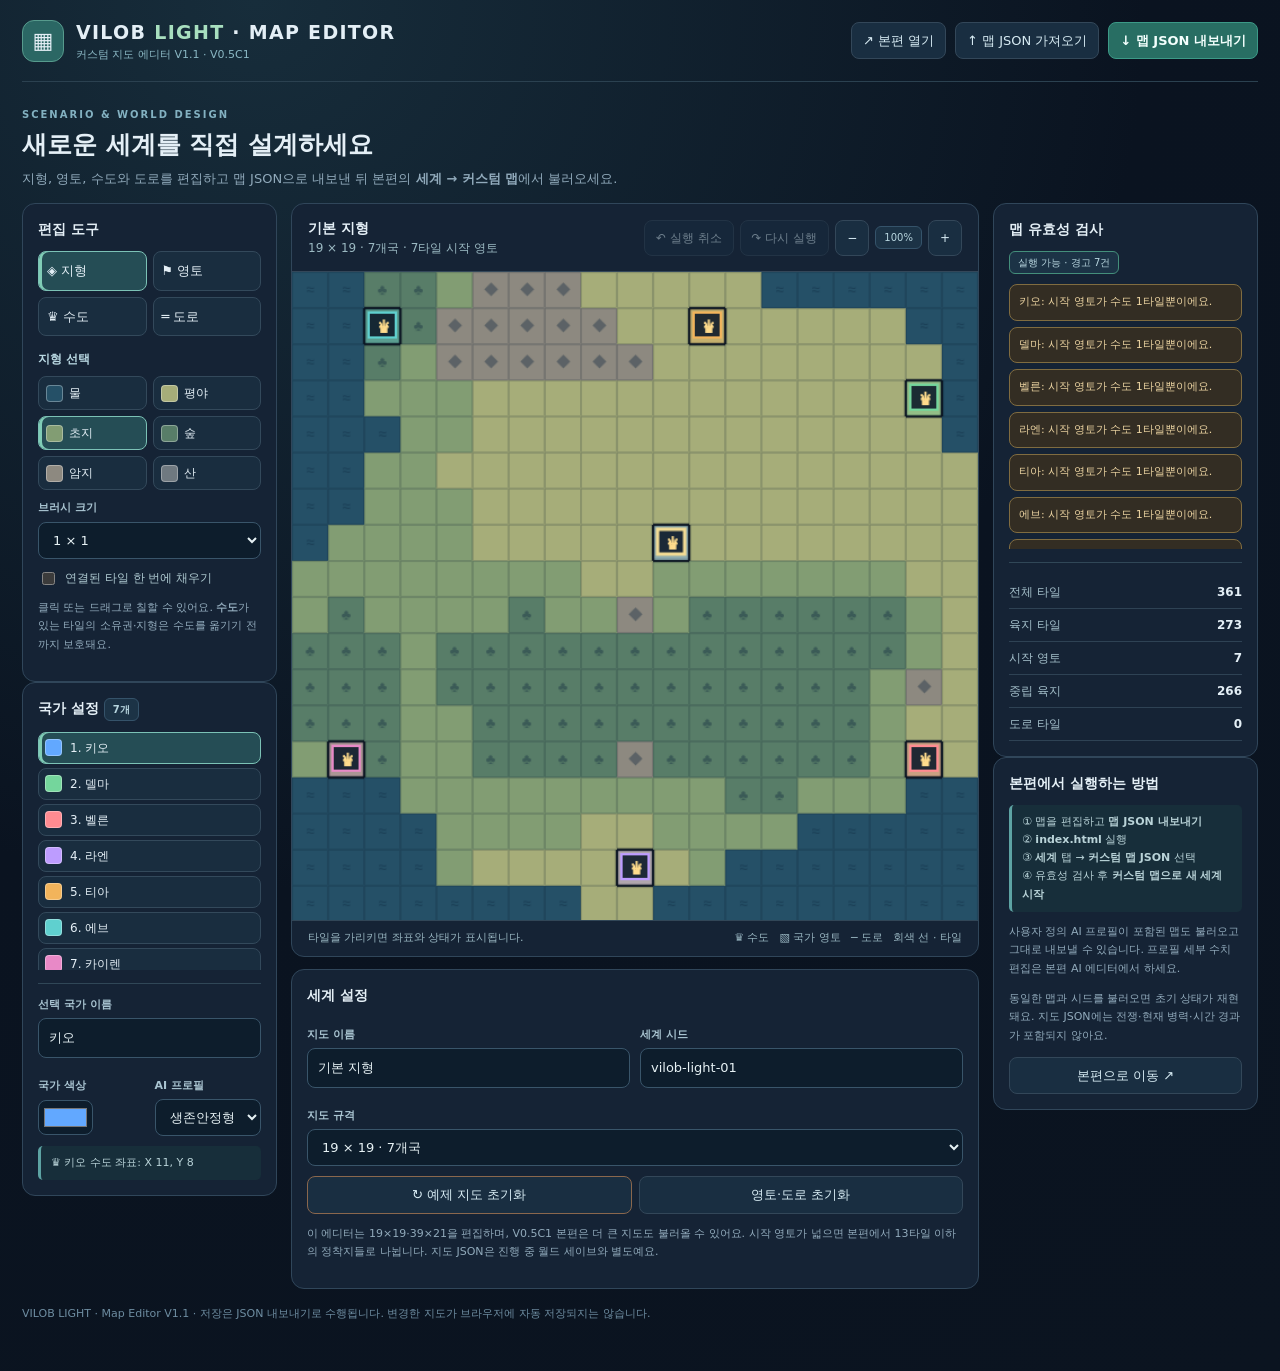
==== editor.html @ 2680dd68 "Add files via upload" ====
<!DOCTYPE html>
<html lang="ko"><head><meta charset="utf-8"><meta name="viewport" content="width=device-width,initial-scale=1,viewport-fit=cover"><title>VILOB LIGHT · Map Editor V1.1 · V0.5C1</title>
<style>
:root{color-scheme:dark;--bg:#0c1521;--panel:#152335;--panel2:#1a2e40;--border:#334759;--text:#e4eff6;--muted:#91aabb;--accent:#72c8b5;--gold:#d8bc7d}
*{box-sizing:border-box}body{margin:0;color:var(--text);background:radial-gradient(circle at 20% 0%,#172d3b 0%,#0a1320 52%,#0b1420 100%);font:13px/1.5 system-ui,-apple-system,'Malgun Gothic',sans-serif}button,input,select{font:inherit}button{cursor:pointer;color:inherit}button:focus-visible,input:focus-visible,select:focus-visible{outline:2px solid #74ccbe;outline-offset:2px}button:hover:not(:disabled){filter:brightness(1.13)}button:disabled{opacity:.45;cursor:not-allowed}a{color:#a7e5ce}.wrap{max-width:1580px;margin:auto;padding:0 22px 32px}.top{display:flex;align-items:center;justify-content:space-between;gap:15px;padding:18px 0;border-bottom:1px solid #2b4150;flex-wrap:wrap}.brand{display:flex;align-items:center;gap:12px}.glyph{width:42px;height:42px;border-radius:12px;display:grid;place-items:center;background:#2b6764;border:1px solid #579b8d;font-size:22px}.brand strong{letter-spacing:1.3px;font-size:19px}.brand small{display:block;color:#8bb8c4;font-size:11px}.headerlinks{display:flex;gap:9px;align-items:center}.btn,.linkbtn{border:1px solid var(--border);border-radius:8px;padding:8px 11px;background:#192e41;text-decoration:none;color:#d7ebf3;white-space:nowrap}.btn.primary{background:#286e63;border-color:#3c9a87;color:#f3fffd;font-weight:750}.btn.warn{border-color:#8a674d}.page-title{padding:25px 0 15px}.eyebrow{color:#83b1c1;letter-spacing:2px;font-weight:800;font-size:10px}.page-title h1{font-size:25px;margin:4px 0 5px}.page-title p{color:var(--muted);margin:0}.workspace{display:grid;grid-template-columns:255px minmax(0,1fr) 265px;align-items:start;gap:14px}.panel{background:var(--panel);border:1px solid #30465a;border-radius:13px;padding:15px;min-width:0}.panel h2{font-size:14px;margin:0 0 11px}.panel h3{font-size:12px;margin:14px 0 8px;color:#b9d8e2}.field{display:grid;gap:5px;margin:10px 0}.field label{font-size:11px;font-weight:750;color:#a9c4d1}.input{width:100%;min-width:0;padding:9px 10px;background:#0d1d2c;border:1px solid #39556a;border-radius:8px;color:#e6f1f4;outline:none}.input[type=color]{padding:3px;width:55px;height:35px}.side-hint{font-size:11px;color:var(--muted);line-height:1.7}.mode-grid{display:grid;grid-template-columns:1fr 1fr;gap:6px}.mode,.brush,.nationpick{border:1px solid #33495b;background:#192d3f;border-radius:8px;padding:9px 8px;text-align:left}.mode.active,.brush.active,.nationpick.active{border-color:#7cc2b6;background:#254d55;box-shadow:inset 3px 0 #80cdb6}.brush-list{display:grid;grid-template-columns:1fr 1fr;gap:6px;margin:8px 0 10px}.brush{display:flex;gap:6px;align-items:center;font-size:12px;padding:7px}.swatch{width:17px;height:17px;border-radius:4px;border:1px solid #ffffff50;flex:none}.nations{display:grid;gap:4px;max-height:238px;overflow:auto}.nationpick{display:flex;align-items:center;gap:8px;font-size:12px;padding:6px}.nationpick span:last-child{overflow:hidden;text-overflow:ellipsis;white-space:nowrap}.settings-row{display:grid;grid-template-columns:1fr 1fr;gap:10px}.editor-main{display:grid;gap:12px}.map-panel{padding:0;overflow:hidden}.map-header{display:flex;align-items:center;justify-content:space-between;gap:10px;padding:14px 16px;flex-wrap:wrap;border-bottom:1px solid var(--border)}.map-header strong{font-size:14px}.canvas-scroll{width:100%;overflow:auto;max-height:min(72vh,780px);background:#091927;touch-action:pan-x pan-y}.canvas-scroll canvas{display:block;max-width:none;touch-action:none;cursor:crosshair;image-rendering:auto}.map-bottom{display:flex;align-items:center;gap:10px;justify-content:space-between;flex-wrap:wrap;padding:9px 16px;border-top:1px solid #314657;color:#98b5c0;font-size:11px}.legend{display:flex;gap:10px;flex-wrap:wrap}.badge{display:inline-flex;align-items:center;gap:5px;padding:3px 8px;border:1px solid #35536a;border-radius:6px;background:#1c3346;color:#b8d6df;font-size:10px}.toolbar{display:flex;align-items:center;gap:6px;flex-wrap:wrap}.toolbar button{font-size:12px}.status{color:#abd8c5}.warnings{display:grid;gap:6px;max-height:265px;overflow:auto}.warning{font-size:11px;padding:9px;border-radius:8px;border:1px solid #42536a;background:#1c2b3d;color:#bcd0da}.warning.error{border-color:#925c56;background:#3f242b;color:#ffd0c7}.warning.warn{border-color:#806c40;background:#332d23;color:#ebd3a1}.statline{display:flex;align-items:center;justify-content:space-between;gap:8px;border-bottom:1px solid #2e4254;padding:7px 0;font-size:12px}.statline span{color:#a3bec9}.statline strong{font-variant-numeric:tabular-nums}.actions{display:flex;gap:7px;flex-wrap:wrap}.actions>*{flex:1}.footer{padding:17px 0;color:#6e8da1;font-size:11px}.toast{position:fixed;bottom:28px;left:50%;transform:translate(-50%,12px);opacity:0;pointer-events:none;background:#193e47;border:1px solid #72b8ad;box-shadow:0 14px 30px #0008;border-radius:9px;padding:12px 18px;max-width:90vw;z-index:10;transition:.2s;color:#ecfaf6}.toast.show{opacity:1;transform:translate(-50%,0)}.separator{height:1px;background:#304757;margin:13px 0}.file-button input{display:none}.subsection{border:1px solid #344a58;border-radius:9px;padding:10px;background:#112436}.map-meta{color:#9bb9c2;font-size:12px}.toggleline{display:flex;align-items:center;gap:7px;font-size:12px;color:#aec9d0}.toggleline input{accent-color:#6ac9ae}.info{border-left:3px solid #5da3a3;background:#172e3a;padding:8px 10px;border-radius:5px;color:#b9d3d8;font-size:11px;line-height:1.65}
@media(max-width:1110px){.workspace{grid-template-columns:240px minmax(0,1fr)}.right{grid-column:1/-1;display:grid;grid-template-columns:repeat(2,minmax(0,1fr));gap:12px}.right .panel{height:100%}}
@media(max-width:690px){.wrap{padding:0 10px 20px}.top{padding:12px 0}.headerlinks{width:100%}.headerlinks>*{flex:1;text-align:center}.page-title{padding:16px 0 11px}.page-title h1{font-size:19px}.workspace{display:flex;flex-direction:column;gap:10px}.workspace>*{width:100%}.left{display:grid;grid-template-columns:1fr 1fr;gap:10px}.left .panel{padding:11px}.right{display:grid;grid-template-columns:1fr;gap:10px}.editor-main{display:contents}.editor-main>.panel{width:100%}.map-panel{order:-2}.left{order:0}.editor-main>.panel:not(.map-panel){order:1}.right{order:2}.brand strong{font-size:16px}.brush-list,.mode-grid{grid-template-columns:1fr 1fr}.toolbar .btn{padding:6px 8px}.canvas-scroll{max-height:55vh}.settings-row{grid-template-columns:1fr}.side-hint{font-size:10px}}
</style></head><body><div class="wrap">
<header class="top"><div class="brand"><div class="glyph">▦</div><div><strong>VILOB <span style="color:#a8dfbf">LIGHT</span> · MAP EDITOR</strong><small>커스텀 지도 에디터 V1.1 · V0.5C1</small></div></div><div class="headerlinks"><a class="linkbtn" href="index.html">↗ 본편 열기</a><button id="importBtn" class="btn">↑ 맵 JSON 가져오기</button><button id="exportBtn" class="btn primary">↓ 맵 JSON 내보내기</button><input id="fileImport" type="file" accept=".json,application/json" hidden></div></header>
<div class="page-title"><div class="eyebrow">SCENARIO & WORLD DESIGN</div><h1>새로운 세계를 직접 설계하세요</h1><p>지형, 영토, 수도와 도로를 편집하고 맵 JSON으로 내보낸 뒤 본편의 <b>세계 → 커스텀 맵</b>에서 불러오세요.</p></div>
<div class="workspace">
<aside class="left"><section class="panel"><h2>편집 도구</h2><div id="modeGrid" class="mode-grid"><button class="mode active" data-mode="terrain">◈ 지형</button><button class="mode" data-mode="owner">⚑ 영토</button><button class="mode" data-mode="capital">♛ 수도</button><button class="mode" data-mode="road">═ 도로</button></div><h3 id="brushTitle">지형 선택</h3><div class="brush-list" id="brushList"></div><div class="field"><label for="brushSize">브러시 크기</label><select class="input" id="brushSize"><option value="0">1 × 1</option><option value="1">3 × 3</option><option value="2">5 × 5</option></select></div><label class="toggleline"><input type="checkbox" id="fillToggle"> 연결된 타일 한 번에 채우기</label><p class="side-hint">클릭 또는 드래그로 칠할 수 있어요. <b>수도</b>가 있는 타일의 소유권·지형은 수도를 옮기기 전까지 보호돼요.</p></section>
<section class="panel"><h2>국가 설정 <span class="badge" id="nationCount">7개</span></h2><div class="nations" id="nationButtons"></div><div class="separator"></div><div class="field"><label for="nationName">선택 국가 이름</label><input class="input" id="nationName" maxlength="30"></div><div class="settings-row"><div class="field"><label for="nationColor">국가 색상</label><input class="input" id="nationColor" type="color"></div><div class="field"><label for="nationProfile">AI 프로필</label><select id="nationProfile" class="input"></select></div></div><div class="info" id="capitalText"></div></section></aside>
<main class="editor-main"><section class="panel map-panel"><div class="map-header"><div><strong id="mapTitle">지도 미리보기</strong><div class="map-meta" id="mapSubtitle">19 × 19 · 7개국</div></div><div class="toolbar"><button class="btn" id="undoBtn" title="Ctrl+Z">↶ 실행 취소</button><button class="btn" id="redoBtn" title="Ctrl+Y">↷ 다시 실행</button><button class="btn" id="zoomOut">−</button><span class="badge" id="zoomLabel">100%</span><button class="btn" id="zoomIn">+</button></div></div><div class="canvas-scroll" id="canvasScroll"><canvas id="canvas" aria-label="커스텀 지도 편집 캔버스"></canvas></div><div class="map-bottom"><span id="hoverInfo">타일을 가리키면 좌표와 상태가 표시됩니다.</span><div class="legend"><span>♛ 수도</span><span>▧ 국가 영토</span><span>─ 도로</span><span>회색 선 · 타일</span></div></div></section>
<section class="panel"><h2>세계 설정</h2><div class="settings-row"><div class="field"><label for="mapName">지도 이름</label><input id="mapName" class="input" maxlength="80" value="나의 커스텀 맵"></div><div class="field"><label for="mapSeed">세계 시드</label><input id="mapSeed" class="input" maxlength="100" value="vilob-light-01"></div></div><div class="field"><label for="mapSize">지도 규격</label><select id="mapSize" class="input"><option value="19x19">19 × 19 · 7개국</option><option value="39x21">39 × 21 · 12개국</option></select></div><div class="actions"><button class="btn warn" id="resetPreset">↻ 예제 지도 초기화</button><button class="btn" id="clearOwners">영토·도로 초기화</button></div><p class="side-hint">이 에디터는 19×19·39×21을 편집하며, V0.5C1 본편은 더 큰 지도도 불러올 수 있어요. 시작 영토가 넓으면 본편에서 13타일 이하의 정착지들로 나뉩니다. 지도 JSON은 진행 중 월드 세이브와 별도예요.</p></section></main>
<aside class="right"><section class="panel"><h2>맵 유효성 검사</h2><div id="validStatus" class="badge">검사 중</div><div class="warnings" id="warnings" style="margin-top:10px"></div><div class="separator"></div><div id="stats"></div></section><section class="panel"><h2>본편에서 실행하는 방법</h2><div class="info">① 맵을 편집하고 <b>맵 JSON 내보내기</b><br>② <b>index.html</b> 실행<br>③ <b>세계</b> 탭 → <b>커스텀 맵 JSON</b> 선택<br>④ 유효성 검사 후 <b>커스텀 맵으로 새 세계 시작</b></div><p class="side-hint">사용자 정의 AI 프로필이 포함된 맵도 불러오고 그대로 내보낼 수 있습니다. 프로필 세부 수치 편집은 본편 AI 에디터에서 하세요.</p><p class="side-hint">동일한 맵과 시드를 불러오면 초기 상태가 재현돼요. 지도 JSON에는 전쟁·현재 병력·시간 경과가 포함되지 않아요.</p><div class="actions"><a class="linkbtn" href="index.html" style="text-align:center;width:100%">본편으로 이동 ↗</a></div></section></aside>
</div><footer class="footer">VILOB LIGHT · Map Editor V1.1 · 저장은 JSON 내보내기로 수행됩니다. 변경한 지도가 브라우저에 자동 저장되지는 않습니다.</footer></div><div class="toast" id="toast" role="status"></div>
<script type="application/json" id="presetData">{"19x19":{"schema":"vilob-light-custom-map-v1","version":1,"name":"기본 지형","seed":"vilob-light-01","width":19,"height":19,"nations":[{"id":0,"name":"키오","color":"#62a8ff","profileId":"survival","capitalTileId":143},{"id":1,"name":"델마","color":"#74d69c","profileId":"diplomatic","capitalTileId":74},{"id":2,"name":"벨른","color":"#ff8b91","profileId":"expansionist","capitalTileId":264},{"id":3,"name":"라엔","color":"#bd9cff","profileId":"balanced","capitalTileId":313},{"id":4,"name":"티아","color":"#f2b45b","profileId":"urbanist","capitalTileId":30},{"id":5,"name":"에브","color":"#5fd0cf","profileId":"resource_seeker","capitalTileId":21},{"id":6,"name":"카이렌","color":"#e889c7","profileId":"technologist","capitalTileId":248}],"tiles":[{"terrain":"water","ownerId":null,"roadLevel":0},{"terrain":"water","ownerId":null,"roadLevel":0},{"terrain":"forest","ownerId":null,"roadLevel":0},{"terrain":"forest","ownerId":null,"roadLevel":0},{"terrain":"grass","ownerId":null,"roadLevel":0},{"terrain":"rock","ownerId":null,"roadLevel":0},{"terrain":"rock","ownerId":null,"roadLevel":0},{"terrain":"rock","ownerId":null,"roadLevel":0},{"terrain":"plain","ownerId":null,"roadLevel":0},{"terrain":"plain","ownerId":null,"roadLevel":0},{"terrain":"plain","ownerId":null,"roadLevel":0},{"terrain":"plain","ownerId":null,"roadLevel":0},{"terrain":"plain","ownerId":null,"roadLevel":0},{"terrain":"water","ownerId":null,"roadLevel":0},{"terrain":"water","ownerId":null,"roadLevel":0},{"terrain":"water","ownerId":null,"roadLevel":0},{"terrain":"water","ownerId":null,"roadLevel":0},{"terrain":"water","ownerId":null,"roadLevel":0},{"terrain":"water","ownerId":null,"roadLevel":0},{"terrain":"water","ownerId":null,"roadLevel":0},{"terrain":"water","ownerId":null,"roadLevel":0},{"terrain":"forest","ownerId":5,"roadLevel":0},{"terrain":"forest","ownerId":null,"roadLevel":0},{"terrain":"rock","ownerId":null,"roadLevel":0},{"terrain":"rock","ownerId":null,"roadLevel":0},{"terrain":"rock","ownerId":null,"roadLevel":0},{"terrain":"rock","ownerId":null,"roadLevel":0},{"terrain":"rock","ownerId":null,"roadLevel":0},{"terrain":"plain","ownerId":null,"roadLevel":0},{"terrain":"plain","ownerId":null,"roadLevel":0},{"terrain":"plain","ownerId":4,"roadLevel":0},{"terrain":"plain","ownerId":null,"roadLevel":0},{"terrain":"plain","ownerId":null,"roadLevel":0},{"terrain":"plain","ownerId":null,"roadLevel":0},{"terrain":"plain","ownerId":null,"roadLevel":0},{"terrain":"plain","ownerId":null,"roadLevel":0},{"terrain":"water","ownerId":null,"roadLevel":0},{"terrain":"water","ownerId":null,"roadLevel":0},{"terrain":"water","ownerId":null,"roadLevel":0},{"terrain":"water","ownerId":null,"roadLevel":0},{"terrain":"forest","ownerId":null,"roadLevel":0},{"terrain":"grass","ownerId":null,"roadLevel":0},{"terrain":"rock","ownerId":null,"roadLevel":0},{"terrain":"rock","ownerId":null,"roadLevel":0},{"terrain":"rock","ownerId":null,"roadLevel":0},{"terrain":"rock","ownerId":null,"roadLevel":0},{"terrain":"rock","ownerId":null,"roadLevel":0},{"terrain":"rock","ownerId":null,"roadLevel":0},{"terrain":"plain","ownerId":null,"roadLevel":0},{"terrain":"plain","ownerId":null,"roadLevel":0},{"terrain":"plain","ownerId":null,"roadLevel":0},{"terrain":"plain","ownerId":null,"roadLevel":0},{"terrain":"plain","ownerId":null,"roadLevel":0},{"terrain":"plain","ownerId":null,"roadLevel":0},{"terrain":"plain","ownerId":null,"roadLevel":0},{"terrain":"plain","ownerId":null,"roadLevel":0},{"terrain":"water","ownerId":null,"roadLevel":0},{"terrain":"water","ownerId":null,"roadLevel":0},{"terrain":"water","ownerId":null,"roadLevel":0},{"terrain":"grass","ownerId":null,"roadLevel":0},{"terrain":"grass","ownerId":null,"roadLevel":0},{"terrain":"grass","ownerId":null,"roadLevel":0},{"terrain":"plain","ownerId":null,"roadLevel":0},{"terrain":"plain","ownerId":null,"roadLevel":0},{"terrain":"plain","ownerId":null,"roadLevel":0},{"terrain":"plain","ownerId":null,"roadLevel":0},{"terrain":"plain","ownerId":null,"roadLevel":0},{"terrain":"plain","ownerId":null,"roadLevel":0},{"terrain":"plain","ownerId":null,"roadLevel":0},{"terrain":"plain","ownerId":null,"roadLevel":0},{"terrain":"plain","ownerId":null,"roadLevel":0},{"terrain":"plain","ownerId":null,"roadLevel":0},{"terrain":"plain","ownerId":null,"roadLevel":0},{"terrain":"plain","ownerId":null,"roadLevel":0},{"terrain":"plain","ownerId":1,"roadLevel":0},{"terrain":"water","ownerId":null,"roadLevel":0},{"terrain":"water","ownerId":null,"roadLevel":0},{"terrain":"water","ownerId":null,"roadLevel":0},{"terrain":"water","ownerId":null,"roadLevel":0},{"terrain":"grass","ownerId":null,"roadLevel":0},{"terrain":"grass","ownerId":null,"roadLevel":0},{"terrain":"plain","ownerId":null,"roadLevel":0},{"terrain":"plain","ownerId":null,"roadLevel":0},{"terrain":"plain","ownerId":null,"roadLevel":0},{"terrain":"plain","ownerId":null,"roadLevel":0},{"terrain":"plain","ownerId":null,"roadLevel":0},{"terrain":"plain","ownerId":null,"roadLevel":0},{"terrain":"plain","ownerId":null,"roadLevel":0},{"terrain":"plain","ownerId":null,"roadLevel":0},{"terrain":"plain","ownerId":null,"roadLevel":0},{"terrain":"plain","ownerId":null,"roadLevel":0},{"terrain":"plain","ownerId":null,"roadLevel":0},{"terrain":"plain","ownerId":null,"roadLevel":0},{"terrain":"plain","ownerId":null,"roadLevel":0},{"terrain":"water","ownerId":null,"roadLevel":0},{"terrain":"water","ownerId":null,"roadLevel":0},{"terrain":"water","ownerId":null,"roadLevel":0},{"terrain":"grass","ownerId":null,"roadLevel":0},{"terrain":"grass","ownerId":null,"roadLevel":0},{"terrain":"plain","ownerId":null,"roadLevel":0},{"terrain":"plain","ownerId":null,"roadLevel":0},{"terrain":"plain","ownerId":null,"roadLevel":0},{"terrain":"plain","ownerId":null,"roadLevel":0},{"terrain":"plain","ownerId":null,"roadLevel":0},{"terrain":"plain","ownerId":null,"roadLevel":0},{"terrain":"plain","ownerId":null,"roadLevel":0},{"terrain":"plain","ownerId":null,"roadLevel":0},{"terrain":"plain","ownerId":null,"roadLevel":0},{"terrain":"plain","ownerId":null,"roadLevel":0},{"terrain":"plain","ownerId":null,"roadLevel":0},{"terrain":"plain","ownerId":null,"roadLevel":0},{"terrain":"plain","ownerId":null,"roadLevel":0},{"terrain":"plain","ownerId":null,"roadLevel":0},{"terrain":"plain","ownerId":null,"roadLevel":0},{"terrain":"water","ownerId":null,"roadLevel":0},{"terrain":"water","ownerId":null,"roadLevel":0},{"terrain":"grass","ownerId":null,"roadLevel":0},{"terrain":"grass","ownerId":null,"roadLevel":0},{"terrain":"grass","ownerId":null,"roadLevel":0},{"terrain":"plain","ownerId":null,"roadLevel":0},{"terrain":"plain","ownerId":null,"roadLevel":0},{"terrain":"plain","ownerId":null,"roadLevel":0},{"terrain":"plain","ownerId":null,"roadLevel":0},{"terrain":"plain","ownerId":null,"roadLevel":0},{"terrain":"plain","ownerId":null,"roadLevel":0},{"terrain":"plain","ownerId":null,"roadLevel":0},{"terrain":"plain","ownerId":null,"roadLevel":0},{"terrain":"plain","ownerId":null,"roadLevel":0},{"terrain":"plain","ownerId":null,"roadLevel":0},{"terrain":"plain","ownerId":null,"roadLevel":0},{"terrain":"plain","ownerId":null,"roadLevel":0},{"terrain":"plain","ownerId":null,"roadLevel":0},{"terrain":"plain","ownerId":null,"roadLevel":0},{"terrain":"water","ownerId":null,"roadLevel":0},{"terrain":"grass","ownerId":null,"roadLevel":0},{"terrain":"grass","ownerId":null,"roadLevel":0},{"terrain":"grass","ownerId":null,"roadLevel":0},{"terrain":"grass","ownerId":null,"roadLevel":0},{"terrain":"plain","ownerId":null,"roadLevel":0},{"terrain":"plain","ownerId":null,"roadLevel":0},{"terrain":"plain","ownerId":null,"roadLevel":0},{"terrain":"plain","ownerId":null,"roadLevel":0},{"terrain":"plain","ownerId":null,"roadLevel":0},{"terrain":"plain","ownerId":0,"roadLevel":0},{"terrain":"plain","ownerId":null,"roadLevel":0},{"terrain":"plain","ownerId":null,"roadLevel":0},{"terrain":"plain","ownerId":null,"roadLevel":0},{"terrain":"plain","ownerId":null,"roadLevel":0},{"terrain":"plain","ownerId":null,"roadLevel":0},{"terrain":"plain","ownerId":null,"roadLevel":0},{"terrain":"plain","ownerId":null,"roadLevel":0},{"terrain":"plain","ownerId":null,"roadLevel":0},{"terrain":"grass","ownerId":null,"roadLevel":0},{"terrain":"grass","ownerId":null,"roadLevel":0},{"terrain":"grass","ownerId":null,"roadLevel":0},{"terrain":"grass","ownerId":null,"roadLevel":0},{"terrain":"grass","ownerId":null,"roadLevel":0},{"terrain":"grass","ownerId":null,"roadLevel":0},{"terrain":"grass","ownerId":null,"roadLevel":0},{"terrain":"grass","ownerId":null,"roadLevel":0},{"terrain":"plain","ownerId":null,"roadLevel":0},{"terrain":"plain","ownerId":null,"roadLevel":0},{"terrain":"grass","ownerId":null,"roadLevel":0},{"terrain":"grass","ownerId":null,"roadLevel":0},{"terrain":"grass","ownerId":null,"roadLevel":0},{"terrain":"grass","ownerId":null,"roadLevel":0},{"terrain":"grass","ownerId":null,"roadLevel":0},{"terrain":"grass","ownerId":null,"roadLevel":0},{"terrain":"grass","ownerId":null,"roadLevel":0},{"terrain":"plain","ownerId":null,"roadLevel":0},{"terrain":"plain","ownerId":null,"roadLevel":0},{"terrain":"grass","ownerId":null,"roadLevel":0},{"terrain":"forest","ownerId":null,"roadLevel":0},{"terrain":"grass","ownerId":null,"roadLevel":0},{"terrain":"grass","ownerId":null,"roadLevel":0},{"terrain":"grass","ownerId":null,"roadLevel":0},{"terrain":"grass","ownerId":null,"roadLevel":0},{"terrain":"forest","ownerId":null,"roadLevel":0},{"terrain":"grass","ownerId":null,"roadLevel":0},{"terrain":"grass","ownerId":null,"roadLevel":0},{"terrain":"rock","ownerId":null,"roadLevel":0},{"terrain":"grass","ownerId":null,"roadLevel":0},{"terrain":"forest","ownerId":null,"roadLevel":0},{"terrain":"forest","ownerId":null,"roadLevel":0},{"terrain":"forest","ownerId":null,"roadLevel":0},{"terrain":"forest","ownerId":null,"roadLevel":0},{"terrain":"forest","ownerId":null,"roadLevel":0},{"terrain":"forest","ownerId":null,"roadLevel":0},{"terrain":"grass","ownerId":null,"roadLevel":0},{"terrain":"plain","ownerId":null,"roadLevel":0},{"terrain":"forest","ownerId":null,"roadLevel":0},{"terrain":"forest","ownerId":null,"roadLevel":0},{"terrain":"forest","ownerId":null,"roadLevel":0},{"terrain":"grass","ownerId":null,"roadLevel":0},{"terrain":"forest","ownerId":null,"roadLevel":0},{"terrain":"forest","ownerId":null,"roadLevel":0},{"terrain":"forest","ownerId":null,"roadLevel":0},{"terrain":"forest","ownerId":null,"roadLevel":0},{"terrain":"forest","ownerId":null,"roadLevel":0},{"terrain":"forest","ownerId":null,"roadLevel":0},{"terrain":"forest","ownerId":null,"roadLevel":0},{"terrain":"forest","ownerId":null,"roadLevel":0},{"terrain":"forest","ownerId":null,"roadLevel":0},{"terrain":"forest","ownerId":null,"roadLevel":0},{"terrain":"forest","ownerId":null,"roadLevel":0},{"terrain":"forest","ownerId":null,"roadLevel":0},{"terrain":"forest","ownerId":null,"roadLevel":0},{"terrain":"grass","ownerId":null,"roadLevel":0},{"terrain":"plain","ownerId":null,"roadLevel":0},{"terrain":"forest","ownerId":null,"roadLevel":0},{"terrain":"forest","ownerId":null,"roadLevel":0},{"terrain":"forest","ownerId":null,"roadLevel":0},{"terrain":"grass","ownerId":null,"roadLevel":0},{"terrain":"forest","ownerId":null,"roadLevel":0},{"terrain":"forest","ownerId":null,"roadLevel":0},{"terrain":"forest","ownerId":null,"roadLevel":0},{"terrain":"forest","ownerId":null,"roadLevel":0},{"terrain":"forest","ownerId":null,"roadLevel":0},{"terrain":"forest","ownerId":null,"roadLevel":0},{"terrain":"forest","ownerId":null,"roadLevel":0},{"terrain":"forest","ownerId":null,"roadLevel":0},{"terrain":"forest","ownerId":null,"roadLevel":0},{"terrain":"forest","ownerId":null,"roadLevel":0},{"terrain":"forest","ownerId":null,"roadLevel":0},{"terrain":"forest","ownerId":null,"roadLevel":0},{"terrain":"grass","ownerId":null,"roadLevel":0},{"terrain":"rock","ownerId":null,"roadLevel":0},{"terrain":"plain","ownerId":null,"roadLevel":0},{"terrain":"forest","ownerId":null,"roadLevel":0},{"terrain":"forest","ownerId":null,"roadLevel":0},{"terrain":"forest","ownerId":null,"roadLevel":0},{"terrain":"grass","ownerId":null,"roadLevel":0},{"terrain":"grass","ownerId":null,"roadLevel":0},{"terrain":"forest","ownerId":null,"roadLevel":0},{"terrain":"forest","ownerId":null,"roadLevel":0},{"terrain":"forest","ownerId":null,"roadLevel":0},{"terrain":"forest","ownerId":null,"roadLevel":0},{"terrain":"forest","ownerId":null,"roadLevel":0},{"terrain":"forest","ownerId":null,"roadLevel":0},{"terrain":"forest","ownerId":null,"roadLevel":0},{"terrain":"forest","ownerId":null,"roadLevel":0},{"terrain":"forest","ownerId":null,"roadLevel":0},{"terrain":"forest","ownerId":null,"roadLevel":0},{"terrain":"forest","ownerId":null,"roadLevel":0},{"terrain":"grass","ownerId":null,"roadLevel":0},{"terrain":"plain","ownerId":null,"roadLevel":0},{"terrain":"plain","ownerId":null,"roadLevel":0},{"terrain":"grass","ownerId":null,"roadLevel":0},{"terrain":"grass","ownerId":6,"roadLevel":0},{"terrain":"forest","ownerId":null,"roadLevel":0},{"terrain":"grass","ownerId":null,"roadLevel":0},{"terrain":"grass","ownerId":null,"roadLevel":0},{"terrain":"forest","ownerId":null,"roadLevel":0},{"terrain":"forest","ownerId":null,"roadLevel":0},{"terrain":"forest","ownerId":null,"roadLevel":0},{"terrain":"forest","ownerId":null,"roadLevel":0},{"terrain":"rock","ownerId":null,"roadLevel":0},{"terrain":"forest","ownerId":null,"roadLevel":0},{"terrain":"forest","ownerId":null,"roadLevel":0},{"terrain":"forest","ownerId":null,"roadLevel":0},{"terrain":"forest","ownerId":null,"roadLevel":0},{"terrain":"forest","ownerId":null,"roadLevel":0},{"terrain":"forest","ownerId":null,"roadLevel":0},{"terrain":"grass","ownerId":null,"roadLevel":0},{"terrain":"plain","ownerId":2,"roadLevel":0},{"terrain":"plain","ownerId":null,"roadLevel":0},{"terrain":"water","ownerId":null,"roadLevel":0},{"terrain":"water","ownerId":null,"roadLevel":0},{"terrain":"water","ownerId":null,"roadLevel":0},{"terrain":"grass","ownerId":null,"roadLevel":0},{"terrain":"grass","ownerId":null,"roadLevel":0},{"terrain":"grass","ownerId":null,"roadLevel":0},{"terrain":"grass","ownerId":null,"roadLevel":0},{"terrain":"grass","ownerId":null,"roadLevel":0},{"terrain":"grass","ownerId":null,"roadLevel":0},{"terrain":"grass","ownerId":null,"roadLevel":0},{"terrain":"grass","ownerId":null,"roadLevel":0},{"terrain":"grass","ownerId":null,"roadLevel":0},{"terrain":"forest","ownerId":null,"roadLevel":0},{"terrain":"forest","ownerId":null,"roadLevel":0},{"terrain":"grass","ownerId":null,"roadLevel":0},{"terrain":"grass","ownerId":null,"roadLevel":0},{"terrain":"grass","ownerId":null,"roadLevel":0},{"terrain":"water","ownerId":null,"roadLevel":0},{"terrain":"water","ownerId":null,"roadLevel":0},{"terrain":"water","ownerId":null,"roadLevel":0},{"terrain":"water","ownerId":null,"roadLevel":0},{"terrain":"water","ownerId":null,"roadLevel":0},{"terrain":"water","ownerId":null,"roadLevel":0},{"terrain":"grass","ownerId":null,"roadLevel":0},{"terrain":"grass","ownerId":null,"roadLevel":0},{"terrain":"grass","ownerId":null,"roadLevel":0},{"terrain":"grass","ownerId":null,"roadLevel":0},{"terrain":"plain","ownerId":null,"roadLevel":0},{"terrain":"plain","ownerId":null,"roadLevel":0},{"terrain":"grass","ownerId":null,"roadLevel":0},{"terrain":"grass","ownerId":null,"roadLevel":0},{"terrain":"grass","ownerId":null,"roadLevel":0},{"terrain":"grass","ownerId":null,"roadLevel":0},{"terrain":"water","ownerId":null,"roadLevel":0},{"terrain":"water","ownerId":null,"roadLevel":0},{"terrain":"water","ownerId":null,"roadLevel":0},{"terrain":"water","ownerId":null,"roadLevel":0},{"terrain":"water","ownerId":null,"roadLevel":0},{"terrain":"water","ownerId":null,"roadLevel":0},{"terrain":"water","ownerId":null,"roadLevel":0},{"terrain":"water","ownerId":null,"roadLevel":0},{"terrain":"water","ownerId":null,"roadLevel":0},{"terrain":"grass","ownerId":null,"roadLevel":0},{"terrain":"plain","ownerId":null,"roadLevel":0},{"terrain":"plain","ownerId":null,"roadLevel":0},{"terrain":"plain","ownerId":null,"roadLevel":0},{"terrain":"plain","ownerId":null,"roadLevel":0},{"terrain":"plain","ownerId":3,"roadLevel":0},{"terrain":"plain","ownerId":null,"roadLevel":0},{"terrain":"grass","ownerId":null,"roadLevel":0},{"terrain":"water","ownerId":null,"roadLevel":0},{"terrain":"water","ownerId":null,"roadLevel":0},{"terrain":"water","ownerId":null,"roadLevel":0},{"terrain":"water","ownerId":null,"roadLevel":0},{"terrain":"water","ownerId":null,"roadLevel":0},{"terrain":"water","ownerId":null,"roadLevel":0},{"terrain":"water","ownerId":null,"roadLevel":0},{"terrain":"water","ownerId":null,"roadLevel":0},{"terrain":"water","ownerId":null,"roadLevel":0},{"terrain":"water","ownerId":null,"roadLevel":0},{"terrain":"water","ownerId":null,"roadLevel":0},{"terrain":"water","ownerId":null,"roadLevel":0},{"terrain":"water","ownerId":null,"roadLevel":0},{"terrain":"water","ownerId":null,"roadLevel":0},{"terrain":"water","ownerId":null,"roadLevel":0},{"terrain":"plain","ownerId":null,"roadLevel":0},{"terrain":"plain","ownerId":null,"roadLevel":0},{"terrain":"water","ownerId":null,"roadLevel":0},{"terrain":"water","ownerId":null,"roadLevel":0},{"terrain":"water","ownerId":null,"roadLevel":0},{"terrain":"water","ownerId":null,"roadLevel":0},{"terrain":"water","ownerId":null,"roadLevel":0},{"terrain":"water","ownerId":null,"roadLevel":0},{"terrain":"water","ownerId":null,"roadLevel":0},{"terrain":"water","ownerId":null,"roadLevel":0},{"terrain":"water","ownerId":null,"roadLevel":0},{"terrain":"water","ownerId":null,"roadLevel":0},{"terrain":"water","ownerId":null,"roadLevel":0},{"terrain":"water","ownerId":null,"roadLevel":0},{"terrain":"water","ownerId":null,"roadLevel":0},{"terrain":"water","ownerId":null,"roadLevel":0},{"terrain":"water","ownerId":null,"roadLevel":0},{"terrain":"water","ownerId":null,"roadLevel":0},{"terrain":"water","ownerId":null,"roadLevel":0},{"terrain":"water","ownerId":null,"roadLevel":0},{"terrain":"water","ownerId":null,"roadLevel":0},{"terrain":"water","ownerId":null,"roadLevel":0},{"terrain":"water","ownerId":null,"roadLevel":0},{"terrain":"water","ownerId":null,"roadLevel":0},{"terrain":"water","ownerId":null,"roadLevel":0},{"terrain":"water","ownerId":null,"roadLevel":0},{"terrain":"water","ownerId":null,"roadLevel":0},{"terrain":"water","ownerId":null,"roadLevel":0},{"terrain":"water","ownerId":null,"roadLevel":0},{"terrain":"water","ownerId":null,"roadLevel":0}]},"39x21":{"schema":"vilob-light-custom-map-v1","version":1,"name":"기본 지형","seed":"vilob-light-wide-01","width":39,"height":21,"nations":[{"id":0,"name":"키오","color":"#62a8ff","profileId":"survival","capitalTileId":57},{"id":1,"name":"델마","color":"#74d69c","profileId":"diplomatic","capitalTileId":767},{"id":2,"name":"벨른","color":"#ff8b91","profileId":"expansionist","capitalTileId":306},{"id":3,"name":"라엔","color":"#bd9cff","profileId":"balanced","capitalTileId":605},{"id":4,"name":"티아","color":"#f2b45b","profileId":"urbanist","capitalTileId":755},{"id":5,"name":"에브","color":"#5fd0cf","profileId":"resource_seeker","capitalTileId":700},{"id":6,"name":"카이렌","color":"#e889c7","profileId":"technologist","capitalTileId":47},{"id":7,"name":"아르덴","color":"#e5ca76","profileId":"road_admin","capitalTileId":66},{"id":8,"name":"노르바","color":"#acaaa0","profileId":"fortress","capitalTileId":334},{"id":9,"name":"세렌","color":"#63a9a4","profileId":"diplomatic_cautious","capitalTileId":401},{"id":10,"name":"로반","color":"#df855b","profileId":"expansionist_opportunist","capitalTileId":547},{"id":11,"name":"베시아","color":"#be85cd","profileId":"urbanist_productive","capitalTileId":496}],"tiles":[{"terrain":"water","ownerId":null,"roadLevel":0},{"terrain":"water","ownerId":null,"roadLevel":0},{"terrain":"water","ownerId":null,"roadLevel":0},{"terrain":"water","ownerId":null,"roadLevel":0},{"terrain":"water","ownerId":null,"roadLevel":0},{"terrain":"water","ownerId":null,"roadLevel":0},{"terrain":"forest","ownerId":null,"roadLevel":0},{"terrain":"forest","ownerId":null,"roadLevel":0},{"terrain":"forest","ownerId":null,"roadLevel":0},{"terrain":"grass","ownerId":null,"roadLevel":0},{"terrain":"grass","ownerId":null,"roadLevel":0},{"terrain":"water","ownerId":null,"roadLevel":0},{"terrain":"water","ownerId":null,"roadLevel":0},{"terrain":"water","ownerId":null,"roadLevel":0},{"terrain":"water","ownerId":null,"roadLevel":0},{"terrain":"water","ownerId":null,"roadLevel":0},{"terrain":"water","ownerId":null,"roadLevel":0},{"terrain":"water","ownerId":null,"roadLevel":0},{"terrain":"water","ownerId":null,"roadLevel":0},{"terrain":"grass","ownerId":null,"roadLevel":0},{"terrain":"grass","ownerId":null,"roadLevel":0},{"terrain":"forest","ownerId":null,"roadLevel":0},{"terrain":"grass","ownerId":null,"roadLevel":0},{"terrain":"grass","ownerId":null,"roadLevel":0},{"terrain":"plain","ownerId":null,"roadLevel":0},{"terrain":"plain","ownerId":null,"roadLevel":0},{"terrain":"plain","ownerId":null,"roadLevel":0},{"terrain":"plain","ownerId":null,"roadLevel":0},{"terrain":"water","ownerId":null,"roadLevel":0},{"terrain":"water","ownerId":null,"roadLevel":0},{"terrain":"water","ownerId":null,"roadLevel":0},{"terrain":"water","ownerId":null,"roadLevel":0},{"terrain":"water","ownerId":null,"roadLevel":0},{"terrain":"water","ownerId":null,"roadLevel":0},{"terrain":"water","ownerId":null,"roadLevel":0},{"terrain":"water","ownerId":null,"roadLevel":0},{"terrain":"water","ownerId":null,"roadLevel":0},{"terrain":"water","ownerId":null,"roadLevel":0},{"terrain":"water","ownerId":null,"roadLevel":0},{"terrain":"water","ownerId":null,"roadLevel":0},{"terrain":"water","ownerId":null,"roadLevel":0},{"terrain":"water","ownerId":null,"roadLevel":0},{"terrain":"water","ownerId":null,"roadLevel":0},{"terrain":"water","ownerId":null,"roadLevel":0},{"terrain":"forest","ownerId":null,"roadLevel":0},{"terrain":"forest","ownerId":null,"roadLevel":0},{"terrain":"forest","ownerId":null,"roadLevel":0},{"terrain":"grass","ownerId":6,"roadLevel":0},{"terrain":"grass","ownerId":null,"roadLevel":0},{"terrain":"grass","ownerId":null,"roadLevel":0},{"terrain":"grass","ownerId":null,"roadLevel":0},{"terrain":"grass","ownerId":null,"roadLevel":0},{"terrain":"grass","ownerId":null,"roadLevel":0},{"terrain":"water","ownerId":null,"roadLevel":0},{"terrain":"water","ownerId":null,"roadLevel":0},{"terrain":"water","ownerId":null,"roadLevel":0},{"terrain":"grass","ownerId":null,"roadLevel":0},{"terrain":"grass","ownerId":0,"roadLevel":0},{"terrain":"grass","ownerId":null,"roadLevel":0},{"terrain":"grass","ownerId":null,"roadLevel":0},{"terrain":"forest","ownerId":null,"roadLevel":0},{"terrain":"grass","ownerId":null,"roadLevel":0},{"terrain":"grass","ownerId":null,"roadLevel":0},{"terrain":"grass","ownerId":null,"roadLevel":0},{"terrain":"grass","ownerId":null,"roadLevel":0},{"terrain":"plain","ownerId":null,"roadLevel":0},{"terrain":"plain","ownerId":7,"roadLevel":0},{"terrain":"plain","ownerId":null,"roadLevel":0},{"terrain":"plain","ownerId":null,"roadLevel":0},{"terrain":"water","ownerId":null,"roadLevel":0},{"terrain":"water","ownerId":null,"roadLevel":0},{"terrain":"water","ownerId":null,"roadLevel":0},{"terrain":"water","ownerId":null,"roadLevel":0},{"terrain":"water","ownerId":null,"roadLevel":0},{"terrain":"water","ownerId":null,"roadLevel":0},{"terrain":"water","ownerId":null,"roadLevel":0},{"terrain":"water","ownerId":null,"roadLevel":0},{"terrain":"water","ownerId":null,"roadLevel":0},{"terrain":"water","ownerId":null,"roadLevel":0},{"terrain":"water","ownerId":null,"roadLevel":0},{"terrain":"water","ownerId":null,"roadLevel":0},{"terrain":"water","ownerId":null,"roadLevel":0},{"terrain":"grass","ownerId":null,"roadLevel":0},{"terrain":"grass","ownerId":null,"roadLevel":0},{"terrain":"grass","ownerId":null,"roadLevel":0},{"terrain":"grass","ownerId":null,"roadLevel":0},{"terrain":"grass","ownerId":null,"roadLevel":0},{"terrain":"rock","ownerId":null,"roadLevel":0},{"terrain":"grass","ownerId":null,"roadLevel":0},{"terrain":"grass","ownerId":null,"roadLevel":0},{"terrain":"grass","ownerId":null,"roadLevel":0},{"terrain":"grass","ownerId":null,"roadLevel":0},{"terrain":"grass","ownerId":null,"roadLevel":0},{"terrain":"plain","ownerId":null,"roadLevel":0},{"terrain":"plain","ownerId":null,"roadLevel":0},{"terrain":"plain","ownerId":null,"roadLevel":0},{"terrain":"plain","ownerId":null,"roadLevel":0},{"terrain":"rock","ownerId":null,"roadLevel":0},{"terrain":"rock","ownerId":null,"roadLevel":0},{"terrain":"rock","ownerId":null,"roadLevel":0},{"terrain":"grass","ownerId":null,"roadLevel":0},{"terrain":"grass","ownerId":null,"roadLevel":0},{"terrain":"grass","ownerId":null,"roadLevel":0},{"terrain":"grass","ownerId":null,"roadLevel":0},{"terrain":"grass","ownerId":null,"roadLevel":0},{"terrain":"plain","ownerId":null,"roadLevel":0},{"terrain":"plain","ownerId":null,"roadLevel":0},{"terrain":"plain","ownerId":null,"roadLevel":0},{"terrain":"plain","ownerId":null,"roadLevel":0},{"terrain":"plain","ownerId":null,"roadLevel":0},{"terrain":"water","ownerId":null,"roadLevel":0},{"terrain":"water","ownerId":null,"roadLevel":0},{"terrain":"water","ownerId":null,"roadLevel":0},{"terrain":"water","ownerId":null,"roadLevel":0},{"terrain":"water","ownerId":null,"roadLevel":0},{"terrain":"water","ownerId":null,"roadLevel":0},{"terrain":"water","ownerId":null,"roadLevel":0},{"terrain":"water","ownerId":null,"roadLevel":0},{"terrain":"water","ownerId":null,"roadLevel":0},{"terrain":"water","ownerId":null,"roadLevel":0},{"terrain":"plain","ownerId":null,"roadLevel":0},{"terrain":"plain","ownerId":null,"roadLevel":0},{"terrain":"grass","ownerId":null,"roadLevel":0},{"terrain":"grass","ownerId":null,"roadLevel":0},{"terrain":"grass","ownerId":null,"roadLevel":0},{"terrain":"rock","ownerId":null,"roadLevel":0},{"terrain":"rock","ownerId":null,"roadLevel":0},{"terrain":"plain","ownerId":null,"roadLevel":0},{"terrain":"grass","ownerId":null,"roadLevel":0},{"terrain":"grass","ownerId":null,"roadLevel":0},{"terrain":"rock","ownerId":null,"roadLevel":0},{"terrain":"rock","ownerId":null,"roadLevel":0},{"terrain":"rock","ownerId":null,"roadLevel":0},{"terrain":"rock","ownerId":null,"roadLevel":0},{"terrain":"rock","ownerId":null,"roadLevel":0},{"terrain":"rock","ownerId":null,"roadLevel":0},{"terrain":"rock","ownerId":null,"roadLevel":0},{"terrain":"rock","ownerId":null,"roadLevel":0},{"terrain":"rock","ownerId":null,"roadLevel":0},{"terrain":"grass","ownerId":null,"roadLevel":0},{"terrain":"forest","ownerId":null,"roadLevel":0},{"terrain":"forest","ownerId":null,"roadLevel":0},{"terrain":"forest","ownerId":null,"roadLevel":0},{"terrain":"grass","ownerId":null,"roadLevel":0},{"terrain":"grass","ownerId":null,"roadLevel":0},{"terrain":"plain","ownerId":null,"roadLevel":0},{"terrain":"grass","ownerId":null,"roadLevel":0},{"terrain":"grass","ownerId":null,"roadLevel":0},{"terrain":"plain","ownerId":null,"roadLevel":0},{"terrain":"water","ownerId":null,"roadLevel":0},{"terrain":"water","ownerId":null,"roadLevel":0},{"terrain":"water","ownerId":null,"roadLevel":0},{"terrain":"water","ownerId":null,"roadLevel":0},{"terrain":"water","ownerId":null,"roadLevel":0},{"terrain":"water","ownerId":null,"roadLevel":0},{"terrain":"water","ownerId":null,"roadLevel":0},{"terrain":"water","ownerId":null,"roadLevel":0},{"terrain":"water","ownerId":null,"roadLevel":0},{"terrain":"plain","ownerId":null,"roadLevel":0},{"terrain":"plain","ownerId":null,"roadLevel":0},{"terrain":"plain","ownerId":null,"roadLevel":0},{"terrain":"plain","ownerId":null,"roadLevel":0},{"terrain":"plain","ownerId":null,"roadLevel":0},{"terrain":"plain","ownerId":null,"roadLevel":0},{"terrain":"plain","ownerId":null,"roadLevel":0},{"terrain":"plain","ownerId":null,"roadLevel":0},{"terrain":"plain","ownerId":null,"roadLevel":0},{"terrain":"grass","ownerId":null,"roadLevel":0},{"terrain":"rock","ownerId":null,"roadLevel":0},{"terrain":"rock","ownerId":null,"roadLevel":0},{"terrain":"rock","ownerId":null,"roadLevel":0},{"terrain":"rock","ownerId":null,"roadLevel":0},{"terrain":"rock","ownerId":null,"roadLevel":0},{"terrain":"rock","ownerId":null,"roadLevel":0},{"terrain":"rock","ownerId":null,"roadLevel":0},{"terrain":"rock","ownerId":null,"roadLevel":0},{"terrain":"rock","ownerId":null,"roadLevel":0},{"terrain":"rock","ownerId":null,"roadLevel":0},{"terrain":"grass","ownerId":null,"roadLevel":0},{"terrain":"forest","ownerId":null,"roadLevel":0},{"terrain":"forest","ownerId":null,"roadLevel":0},{"terrain":"forest","ownerId":null,"roadLevel":0},{"terrain":"forest","ownerId":null,"roadLevel":0},{"terrain":"grass","ownerId":null,"roadLevel":0},{"terrain":"grass","ownerId":null,"roadLevel":0},{"terrain":"grass","ownerId":null,"roadLevel":0},{"terrain":"plain","ownerId":null,"roadLevel":0},{"terrain":"plain","ownerId":null,"roadLevel":0},{"terrain":"grass","ownerId":null,"roadLevel":0},{"terrain":"water","ownerId":null,"roadLevel":0},{"terrain":"water","ownerId":null,"roadLevel":0},{"terrain":"water","ownerId":null,"roadLevel":0},{"terrain":"water","ownerId":null,"roadLevel":0},{"terrain":"water","ownerId":null,"roadLevel":0},{"terrain":"water","ownerId":null,"roadLevel":0},{"terrain":"water","ownerId":null,"roadLevel":0},{"terrain":"water","ownerId":null,"roadLevel":0},{"terrain":"plain","ownerId":null,"roadLevel":0},{"terrain":"plain","ownerId":null,"roadLevel":0},{"terrain":"plain","ownerId":null,"roadLevel":0},{"terrain":"plain","ownerId":null,"roadLevel":0},{"terrain":"plain","ownerId":null,"roadLevel":0},{"terrain":"plain","ownerId":null,"roadLevel":0},{"terrain":"plain","ownerId":null,"roadLevel":0},{"terrain":"plain","ownerId":null,"roadLevel":0},{"terrain":"grass","ownerId":null,"roadLevel":0},{"terrain":"mountain","ownerId":null,"roadLevel":0},{"terrain":"mountain","ownerId":null,"roadLevel":0},{"terrain":"mountain","ownerId":null,"roadLevel":0},{"terrain":"mountain","ownerId":null,"roadLevel":0},{"terrain":"rock","ownerId":null,"roadLevel":0},{"terrain":"plain","ownerId":null,"roadLevel":0},{"terrain":"plain","ownerId":null,"roadLevel":0},{"terrain":"plain","ownerId":null,"roadLevel":0},{"terrain":"rock","ownerId":null,"roadLevel":0},{"terrain":"rock","ownerId":null,"roadLevel":0},{"terrain":"grass","ownerId":null,"roadLevel":0},{"terrain":"grass","ownerId":null,"roadLevel":0},{"terrain":"forest","ownerId":null,"roadLevel":0},{"terrain":"forest","ownerId":null,"roadLevel":0},{"terrain":"forest","ownerId":null,"roadLevel":0},{"terrain":"forest","ownerId":null,"roadLevel":0},{"terrain":"grass","ownerId":null,"roadLevel":0},{"terrain":"grass","ownerId":null,"roadLevel":0},{"terrain":"plain","ownerId":null,"roadLevel":0},{"terrain":"plain","ownerId":null,"roadLevel":0},{"terrain":"plain","ownerId":null,"roadLevel":0},{"terrain":"plain","ownerId":null,"roadLevel":0},{"terrain":"water","ownerId":null,"roadLevel":0},{"terrain":"water","ownerId":null,"roadLevel":0},{"terrain":"water","ownerId":null,"roadLevel":0},{"terrain":"water","ownerId":null,"roadLevel":0},{"terrain":"water","ownerId":null,"roadLevel":0},{"terrain":"water","ownerId":null,"roadLevel":0},{"terrain":"water","ownerId":null,"roadLevel":0},{"terrain":"water","ownerId":null,"roadLevel":0},{"terrain":"plain","ownerId":null,"roadLevel":0},{"terrain":"plain","ownerId":null,"roadLevel":0},{"terrain":"plain","ownerId":null,"roadLevel":0},{"terrain":"plain","ownerId":null,"roadLevel":0},{"terrain":"plain","ownerId":null,"roadLevel":0},{"terrain":"plain","ownerId":null,"roadLevel":0},{"terrain":"plain","ownerId":null,"roadLevel":0},{"terrain":"grass","ownerId":null,"roadLevel":0},{"terrain":"grass","ownerId":null,"roadLevel":0},{"terrain":"mountain","ownerId":null,"roadLevel":0},{"terrain":"mountain","ownerId":null,"roadLevel":0},{"terrain":"rock","ownerId":null,"roadLevel":0},{"terrain":"rock","ownerId":null,"roadLevel":0},{"terrain":"rock","ownerId":null,"roadLevel":0},{"terrain":"plain","ownerId":null,"roadLevel":0},{"terrain":"plain","ownerId":null,"roadLevel":0},{"terrain":"plain","ownerId":null,"roadLevel":0},{"terrain":"plain","ownerId":null,"roadLevel":0},{"terrain":"plain","ownerId":null,"roadLevel":0},{"terrain":"grass","ownerId":null,"roadLevel":0},{"terrain":"forest","ownerId":null,"roadLevel":0},{"terrain":"grass","ownerId":null,"roadLevel":0},{"terrain":"forest","ownerId":null,"roadLevel":0},{"terrain":"forest","ownerId":null,"roadLevel":0},{"terrain":"forest","ownerId":null,"roadLevel":0},{"terrain":"grass","ownerId":null,"roadLevel":0},{"terrain":"grass","ownerId":null,"roadLevel":0},{"terrain":"plain","ownerId":null,"roadLevel":0},{"terrain":"plain","ownerId":null,"roadLevel":0},{"terrain":"plain","ownerId":null,"roadLevel":0},{"terrain":"plain","ownerId":null,"roadLevel":0},{"terrain":"grass","ownerId":null,"roadLevel":0},{"terrain":"water","ownerId":null,"roadLevel":0},{"terrain":"water","ownerId":null,"roadLevel":0},{"terrain":"water","ownerId":null,"roadLevel":0},{"terrain":"water","ownerId":null,"roadLevel":0},{"terrain":"water","ownerId":null,"roadLevel":0},{"terrain":"water","ownerId":null,"roadLevel":0},{"terrain":"water","ownerId":null,"roadLevel":0},{"terrain":"plain","ownerId":null,"roadLevel":0},{"terrain":"plain","ownerId":null,"roadLevel":0},{"terrain":"plain","ownerId":null,"roadLevel":0},{"terrain":"plain","ownerId":null,"roadLevel":0},{"terrain":"plain","ownerId":null,"roadLevel":0},{"terrain":"plain","ownerId":null,"roadLevel":0},{"terrain":"plain","ownerId":null,"roadLevel":0},{"terrain":"grass","ownerId":null,"roadLevel":0},{"terrain":"grass","ownerId":null,"roadLevel":0},{"terrain":"rock","ownerId":null,"roadLevel":0},{"terrain":"rock","ownerId":null,"roadLevel":0},{"terrain":"rock","ownerId":null,"roadLevel":0},{"terrain":"rock","ownerId":null,"roadLevel":0},{"terrain":"mountain","ownerId":null,"roadLevel":0},{"terrain":"mountain","ownerId":null,"roadLevel":0},{"terrain":"rock","ownerId":null,"roadLevel":0},{"terrain":"plain","ownerId":null,"roadLevel":0},{"terrain":"plain","ownerId":null,"roadLevel":0},{"terrain":"plain","ownerId":null,"roadLevel":0},{"terrain":"grass","ownerId":null,"roadLevel":0},{"terrain":"grass","ownerId":null,"roadLevel":0},{"terrain":"grass","ownerId":null,"roadLevel":0},{"terrain":"forest","ownerId":null,"roadLevel":0},{"terrain":"forest","ownerId":null,"roadLevel":0},{"terrain":"forest","ownerId":null,"roadLevel":0},{"terrain":"grass","ownerId":null,"roadLevel":0},{"terrain":"grass","ownerId":null,"roadLevel":0},{"terrain":"plain","ownerId":null,"roadLevel":0},{"terrain":"plain","ownerId":null,"roadLevel":0},{"terrain":"plain","ownerId":null,"roadLevel":0},{"terrain":"plain","ownerId":null,"roadLevel":0},{"terrain":"grass","ownerId":2,"roadLevel":0},{"terrain":"plain","ownerId":null,"roadLevel":0},{"terrain":"water","ownerId":null,"roadLevel":0},{"terrain":"water","ownerId":null,"roadLevel":0},{"terrain":"water","ownerId":null,"roadLevel":0},{"terrain":"water","ownerId":null,"roadLevel":0},{"terrain":"grass","ownerId":null,"roadLevel":0},{"terrain":"plain","ownerId":null,"roadLevel":0},{"terrain":"plain","ownerId":null,"roadLevel":0},{"terrain":"plain","ownerId":null,"roadLevel":0},{"terrain":"plain","ownerId":null,"roadLevel":0},{"terrain":"plain","ownerId":null,"roadLevel":0},{"terrain":"plain","ownerId":null,"roadLevel":0},{"terrain":"plain","ownerId":null,"roadLevel":0},{"terrain":"grass","ownerId":null,"roadLevel":0},{"terrain":"rock","ownerId":null,"roadLevel":0},{"terrain":"grass","ownerId":null,"roadLevel":0},{"terrain":"grass","ownerId":null,"roadLevel":0},{"terrain":"rock","ownerId":null,"roadLevel":0},{"terrain":"rock","ownerId":null,"roadLevel":0},{"terrain":"rock","ownerId":null,"roadLevel":0},{"terrain":"mountain","ownerId":null,"roadLevel":0},{"terrain":"mountain","ownerId":null,"roadLevel":0},{"terrain":"mountain","ownerId":null,"roadLevel":0},{"terrain":"plain","ownerId":null,"roadLevel":0},{"terrain":"plain","ownerId":null,"roadLevel":0},{"terrain":"plain","ownerId":null,"roadLevel":0},{"terrain":"grass","ownerId":null,"roadLevel":0},{"terrain":"grass","ownerId":8,"roadLevel":0},{"terrain":"forest","ownerId":null,"roadLevel":0},{"terrain":"forest","ownerId":null,"roadLevel":0},{"terrain":"forest","ownerId":null,"roadLevel":0},{"terrain":"forest","ownerId":null,"roadLevel":0},{"terrain":"forest","ownerId":null,"roadLevel":0},{"terrain":"forest","ownerId":null,"roadLevel":0},{"terrain":"grass","ownerId":null,"roadLevel":0},{"terrain":"plain","ownerId":null,"roadLevel":0},{"terrain":"plain","ownerId":null,"roadLevel":0},{"terrain":"grass","ownerId":null,"roadLevel":0},{"terrain":"grass","ownerId":null,"roadLevel":0},{"terrain":"grass","ownerId":null,"roadLevel":0},{"terrain":"grass","ownerId":null,"roadLevel":0},{"terrain":"grass","ownerId":null,"roadLevel":0},{"terrain":"grass","ownerId":null,"roadLevel":0},{"terrain":"water","ownerId":null,"roadLevel":0},{"terrain":"grass","ownerId":null,"roadLevel":0},{"terrain":"plain","ownerId":null,"roadLevel":0},{"terrain":"plain","ownerId":null,"roadLevel":0},{"terrain":"water","ownerId":null,"roadLevel":0},{"terrain":"water","ownerId":null,"roadLevel":0},{"terrain":"water","ownerId":null,"roadLevel":0},{"terrain":"grass","ownerId":null,"roadLevel":0},{"terrain":"grass","ownerId":null,"roadLevel":0},{"terrain":"grass","ownerId":null,"roadLevel":0},{"terrain":"grass","ownerId":null,"roadLevel":0},{"terrain":"grass","ownerId":null,"roadLevel":0},{"terrain":"grass","ownerId":null,"roadLevel":0},{"terrain":"forest","ownerId":null,"roadLevel":0},{"terrain":"rock","ownerId":null,"roadLevel":0},{"terrain":"rock","ownerId":null,"roadLevel":0},{"terrain":"mountain","ownerId":null,"roadLevel":0},{"terrain":"mountain","ownerId":null,"roadLevel":0},{"terrain":"mountain","ownerId":null,"roadLevel":0},{"terrain":"grass","ownerId":null,"roadLevel":0},{"terrain":"grass","ownerId":null,"roadLevel":0},{"terrain":"grass","ownerId":null,"roadLevel":0},{"terrain":"grass","ownerId":null,"roadLevel":0},{"terrain":"grass","ownerId":null,"roadLevel":0},{"terrain":"forest","ownerId":null,"roadLevel":0},{"terrain":"forest","ownerId":null,"roadLevel":0},{"terrain":"forest","ownerId":null,"roadLevel":0},{"terrain":"forest","ownerId":null,"roadLevel":0},{"terrain":"forest","ownerId":null,"roadLevel":0},{"terrain":"forest","ownerId":null,"roadLevel":0},{"terrain":"grass","ownerId":null,"roadLevel":0},{"terrain":"grass","ownerId":null,"roadLevel":0},{"terrain":"grass","ownerId":null,"roadLevel":0},{"terrain":"grass","ownerId":null,"roadLevel":0},{"terrain":"grass","ownerId":null,"roadLevel":0},{"terrain":"grass","ownerId":null,"roadLevel":0},{"terrain":"grass","ownerId":null,"roadLevel":0},{"terrain":"forest","ownerId":null,"roadLevel":0},{"terrain":"forest","ownerId":null,"roadLevel":0},{"terrain":"grass","ownerId":null,"roadLevel":0},{"terrain":"grass","ownerId":null,"roadLevel":0},{"terrain":"plain","ownerId":null,"roadLevel":0},{"terrain":"water","ownerId":null,"roadLevel":0},{"terrain":"water","ownerId":null,"roadLevel":0},{"terrain":"water","ownerId":null,"roadLevel":0},{"terrain":"water","ownerId":null,"roadLevel":0},{"terrain":"water","ownerId":null,"roadLevel":0},{"terrain":"grass","ownerId":null,"roadLevel":0},{"terrain":"grass","ownerId":null,"roadLevel":0},{"terrain":"forest","ownerId":null,"roadLevel":0},{"terrain":"forest","ownerId":null,"roadLevel":0},{"terrain":"forest","ownerId":9,"roadLevel":0},{"terrain":"rock","ownerId":null,"roadLevel":0},{"terrain":"rock","ownerId":null,"roadLevel":0},{"terrain":"rock","ownerId":null,"roadLevel":0},{"terrain":"rock","ownerId":null,"roadLevel":0},{"terrain":"rock","ownerId":null,"roadLevel":0},{"terrain":"grass","ownerId":null,"roadLevel":0},{"terrain":"grass","ownerId":null,"roadLevel":0},{"terrain":"plain","ownerId":null,"roadLevel":0},{"terrain":"plain","ownerId":null,"roadLevel":0},{"terrain":"grass","ownerId":null,"roadLevel":0},{"terrain":"grass","ownerId":null,"roadLevel":0},{"terrain":"grass","ownerId":null,"roadLevel":0},{"terrain":"forest","ownerId":null,"roadLevel":0},{"terrain":"forest","ownerId":null,"roadLevel":0},{"terrain":"forest","ownerId":null,"roadLevel":0},{"terrain":"forest","ownerId":null,"roadLevel":0},{"terrain":"forest","ownerId":null,"roadLevel":0},{"terrain":"grass","ownerId":null,"roadLevel":0},{"terrain":"grass","ownerId":null,"roadLevel":0},{"terrain":"grass","ownerId":null,"roadLevel":0},{"terrain":"grass","ownerId":null,"roadLevel":0},{"terrain":"grass","ownerId":null,"roadLevel":0},{"terrain":"forest","ownerId":null,"roadLevel":0},{"terrain":"forest","ownerId":null,"roadLevel":0},{"terrain":"forest","ownerId":null,"roadLevel":0},{"terrain":"forest","ownerId":null,"roadLevel":0},{"terrain":"forest","ownerId":null,"roadLevel":0},{"terrain":"plain","ownerId":null,"roadLevel":0},{"terrain":"plain","ownerId":null,"roadLevel":0},{"terrain":"water","ownerId":null,"roadLevel":0},{"terrain":"water","ownerId":null,"roadLevel":0},{"terrain":"water","ownerId":null,"roadLevel":0},{"terrain":"water","ownerId":null,"roadLevel":0},{"terrain":"water","ownerId":null,"roadLevel":0},{"terrain":"water","ownerId":null,"roadLevel":0},{"terrain":"forest","ownerId":null,"roadLevel":0},{"terrain":"forest","ownerId":null,"roadLevel":0},{"terrain":"forest","ownerId":null,"roadLevel":0},{"terrain":"rock","ownerId":null,"roadLevel":0},{"terrain":"rock","ownerId":null,"roadLevel":0},{"terrain":"forest","ownerId":null,"roadLevel":0},{"terrain":"grass","ownerId":null,"roadLevel":0},{"terrain":"grass","ownerId":null,"roadLevel":0},{"terrain":"grass","ownerId":null,"roadLevel":0},{"terrain":"grass","ownerId":null,"roadLevel":0},{"terrain":"plain","ownerId":null,"roadLevel":0},{"terrain":"plain","ownerId":null,"roadLevel":0},{"terrain":"plain","ownerId":null,"roadLevel":0},{"terrain":"plain","ownerId":null,"roadLevel":0},{"terrain":"grass","ownerId":null,"roadLevel":0},{"terrain":"grass","ownerId":null,"roadLevel":0},{"terrain":"grass","ownerId":null,"roadLevel":0},{"terrain":"forest","ownerId":null,"roadLevel":0},{"terrain":"forest","ownerId":null,"roadLevel":0},{"terrain":"forest","ownerId":null,"roadLevel":0},{"terrain":"forest","ownerId":null,"roadLevel":0},{"terrain":"forest","ownerId":null,"roadLevel":0},{"terrain":"forest","ownerId":null,"roadLevel":0},{"terrain":"forest","ownerId":null,"roadLevel":0},{"terrain":"forest","ownerId":null,"roadLevel":0},{"terrain":"forest","ownerId":null,"roadLevel":0},{"terrain":"forest","ownerId":null,"roadLevel":0},{"terrain":"forest","ownerId":null,"roadLevel":0},{"terrain":"forest","ownerId":null,"roadLevel":0},{"terrain":"forest","ownerId":null,"roadLevel":0},{"terrain":"forest","ownerId":null,"roadLevel":0},{"terrain":"plain","ownerId":null,"roadLevel":0},{"terrain":"plain","ownerId":null,"roadLevel":0},{"terrain":"plain","ownerId":null,"roadLevel":0},{"terrain":"water","ownerId":null,"roadLevel":0},{"terrain":"water","ownerId":null,"roadLevel":0},{"terrain":"water","ownerId":null,"roadLevel":0},{"terrain":"water","ownerId":null,"roadLevel":0},{"terrain":"water","ownerId":null,"roadLevel":0},{"terrain":"forest","ownerId":null,"roadLevel":0},{"terrain":"forest","ownerId":null,"roadLevel":0},{"terrain":"forest","ownerId":null,"roadLevel":0},{"terrain":"forest","ownerId":null,"roadLevel":0},{"terrain":"forest","ownerId":null,"roadLevel":0},{"terrain":"forest","ownerId":null,"roadLevel":0},{"terrain":"grass","ownerId":null,"roadLevel":0},{"terrain":"grass","ownerId":null,"roadLevel":0},{"terrain":"grass","ownerId":null,"roadLevel":0},{"terrain":"grass","ownerId":null,"roadLevel":0},{"terrain":"plain","ownerId":null,"roadLevel":0},{"terrain":"plain","ownerId":null,"roadLevel":0},{"terrain":"plain","ownerId":null,"roadLevel":0},{"terrain":"plain","ownerId":null,"roadLevel":0},{"terrain":"grass","ownerId":null,"roadLevel":0},{"terrain":"grass","ownerId":null,"roadLevel":0},{"terrain":"grass","ownerId":null,"roadLevel":0},{"terrain":"grass","ownerId":null,"roadLevel":0},{"terrain":"grass","ownerId":null,"roadLevel":0},{"terrain":"grass","ownerId":null,"roadLevel":0},{"terrain":"grass","ownerId":11,"roadLevel":0},{"terrain":"forest","ownerId":null,"roadLevel":0},{"terrain":"forest","ownerId":null,"roadLevel":0},{"terrain":"forest","ownerId":null,"roadLevel":0},{"terrain":"forest","ownerId":null,"roadLevel":0},{"terrain":"forest","ownerId":null,"roadLevel":0},{"terrain":"forest","ownerId":null,"roadLevel":0},{"terrain":"forest","ownerId":null,"roadLevel":0},{"terrain":"grass","ownerId":null,"roadLevel":0},{"terrain":"forest","ownerId":null,"roadLevel":0},{"terrain":"forest","ownerId":null,"roadLevel":0},{"terrain":"plain","ownerId":null,"roadLevel":0},{"terrain":"plain","ownerId":null,"roadLevel":0},{"terrain":"plain","ownerId":null,"roadLevel":0},{"terrain":"water","ownerId":null,"roadLevel":0},{"terrain":"water","ownerId":null,"roadLevel":0},{"terrain":"water","ownerId":null,"roadLevel":0},{"terrain":"water","ownerId":null,"roadLevel":0},{"terrain":"water","ownerId":null,"roadLevel":0},{"terrain":"water","ownerId":null,"roadLevel":0},{"terrain":"forest","ownerId":null,"roadLevel":0},{"terrain":"forest","ownerId":null,"roadLevel":0},{"terrain":"forest","ownerId":null,"roadLevel":0},{"terrain":"forest","ownerId":null,"roadLevel":0},{"terrain":"grass","ownerId":null,"roadLevel":0},{"terrain":"grass","ownerId":null,"roadLevel":0},{"terrain":"grass","ownerId":null,"roadLevel":0},{"terrain":"rock","ownerId":null,"roadLevel":0},{"terrain":"grass","ownerId":null,"roadLevel":0},{"terrain":"grass","ownerId":null,"roadLevel":0},{"terrain":"grass","ownerId":null,"roadLevel":0},{"terrain":"grass","ownerId":null,"roadLevel":0},{"terrain":"grass","ownerId":null,"roadLevel":0},{"terrain":"grass","ownerId":null,"roadLevel":0},{"terrain":"grass","ownerId":null,"roadLevel":0},{"terrain":"grass","ownerId":null,"roadLevel":0},{"terrain":"grass","ownerId":null,"roadLevel":0},{"terrain":"grass","ownerId":null,"roadLevel":0},{"terrain":"grass","ownerId":null,"roadLevel":0},{"terrain":"grass","ownerId":null,"roadLevel":0},{"terrain":"rock","ownerId":null,"roadLevel":0},{"terrain":"rock","ownerId":null,"roadLevel":0},{"terrain":"forest","ownerId":null,"roadLevel":0},{"terrain":"forest","ownerId":null,"roadLevel":0},{"terrain":"forest","ownerId":null,"roadLevel":0},{"terrain":"forest","ownerId":null,"roadLevel":0},{"terrain":"grass","ownerId":null,"roadLevel":0},{"terrain":"grass","ownerId":null,"roadLevel":0},{"terrain":"grass","ownerId":null,"roadLevel":0},{"terrain":"grass","ownerId":null,"roadLevel":0},{"terrain":"plain","ownerId":null,"roadLevel":0},{"terrain":"plain","ownerId":10,"roadLevel":0},{"terrain":"grass","ownerId":null,"roadLevel":0},{"terrain":"water","ownerId":null,"roadLevel":0},{"terrain":"water","ownerId":null,"roadLevel":0},{"terrain":"water","ownerId":null,"roadLevel":0},{"terrain":"water","ownerId":null,"roadLevel":0},{"terrain":"water","ownerId":null,"roadLevel":0},{"terrain":"water","ownerId":null,"roadLevel":0},{"terrain":"water","ownerId":null,"roadLevel":0},{"terrain":"grass","ownerId":null,"roadLevel":0},{"terrain":"grass","ownerId":null,"roadLevel":0},{"terrain":"grass","ownerId":null,"roadLevel":0},{"terrain":"grass","ownerId":null,"roadLevel":0},{"terrain":"grass","ownerId":null,"roadLevel":0},{"terrain":"grass","ownerId":null,"roadLevel":0},{"terrain":"rock","ownerId":null,"roadLevel":0},{"terrain":"rock","ownerId":null,"roadLevel":0},{"terrain":"grass","ownerId":null,"roadLevel":0},{"terrain":"grass","ownerId":null,"roadLevel":0},{"terrain":"grass","ownerId":null,"roadLevel":0},{"terrain":"grass","ownerId":null,"roadLevel":0},{"terrain":"grass","ownerId":null,"roadLevel":0},{"terrain":"grass","ownerId":null,"roadLevel":0},{"terrain":"grass","ownerId":null,"roadLevel":0},{"terrain":"grass","ownerId":null,"roadLevel":0},{"terrain":"grass","ownerId":null,"roadLevel":0},{"terrain":"grass","ownerId":null,"roadLevel":0},{"terrain":"mountain","ownerId":null,"roadLevel":0},{"terrain":"mountain","ownerId":null,"roadLevel":0},{"terrain":"rock","ownerId":null,"roadLevel":0},{"terrain":"rock","ownerId":null,"roadLevel":0},{"terrain":"forest","ownerId":null,"roadLevel":0},{"terrain":"forest","ownerId":null,"roadLevel":0},{"terrain":"forest","ownerId":null,"roadLevel":0},{"terrain":"grass","ownerId":null,"roadLevel":0},{"terrain":"grass","ownerId":null,"roadLevel":0},{"terrain":"grass","ownerId":null,"roadLevel":0},{"terrain":"rock","ownerId":null,"roadLevel":0},{"terrain":"plain","ownerId":null,"roadLevel":0},{"terrain":"grass","ownerId":null,"roadLevel":0},{"terrain":"grass","ownerId":null,"roadLevel":0},{"terrain":"water","ownerId":null,"roadLevel":0},{"terrain":"water","ownerId":null,"roadLevel":0},{"terrain":"water","ownerId":null,"roadLevel":0},{"terrain":"water","ownerId":null,"roadLevel":0},{"terrain":"water","ownerId":null,"roadLevel":0},{"terrain":"water","ownerId":null,"roadLevel":0},{"terrain":"water","ownerId":null,"roadLevel":0},{"terrain":"water","ownerId":null,"roadLevel":0},{"terrain":"water","ownerId":null,"roadLevel":0},{"terrain":"grass","ownerId":null,"roadLevel":0},{"terrain":"plain","ownerId":null,"roadLevel":0},{"terrain":"plain","ownerId":null,"roadLevel":0},{"terrain":"plain","ownerId":null,"roadLevel":0},{"terrain":"grass","ownerId":null,"roadLevel":0},{"terrain":"grass","ownerId":null,"roadLevel":0},{"terrain":"forest","ownerId":null,"roadLevel":0},{"terrain":"forest","ownerId":null,"roadLevel":0},{"terrain":"forest","ownerId":3,"roadLevel":0},{"terrain":"forest","ownerId":null,"roadLevel":0},{"terrain":"grass","ownerId":null,"roadLevel":0},{"terrain":"rock","ownerId":null,"roadLevel":0},{"terrain":"plain","ownerId":null,"roadLevel":0},{"terrain":"plain","ownerId":null,"roadLevel":0},{"terrain":"plain","ownerId":null,"roadLevel":0},{"terrain":"grass","ownerId":null,"roadLevel":0},{"terrain":"mountain","ownerId":null,"roadLevel":0},{"terrain":"mountain","ownerId":null,"roadLevel":0},{"terrain":"rock","ownerId":null,"roadLevel":0},{"terrain":"rock","ownerId":null,"roadLevel":0},{"terrain":"forest","ownerId":null,"roadLevel":0},{"terrain":"forest","ownerId":null,"roadLevel":0},{"terrain":"forest","ownerId":null,"roadLevel":0},{"terrain":"grass","ownerId":null,"roadLevel":0},{"terrain":"grass","ownerId":null,"roadLevel":0},{"terrain":"plain","ownerId":null,"roadLevel":0},{"terrain":"rock","ownerId":null,"roadLevel":0},{"terrain":"plain","ownerId":null,"roadLevel":0},{"terrain":"grass","ownerId":null,"roadLevel":0},{"terrain":"water","ownerId":null,"roadLevel":0},{"terrain":"water","ownerId":null,"roadLevel":0},{"terrain":"water","ownerId":null,"roadLevel":0},{"terrain":"water","ownerId":null,"roadLevel":0},{"terrain":"water","ownerId":null,"roadLevel":0},{"terrain":"water","ownerId":null,"roadLevel":0},{"terrain":"water","ownerId":null,"roadLevel":0},{"terrain":"water","ownerId":null,"roadLevel":0},{"terrain":"water","ownerId":null,"roadLevel":0},{"terrain":"water","ownerId":null,"roadLevel":0},{"terrain":"grass","ownerId":null,"roadLevel":0},{"terrain":"plain","ownerId":null,"roadLevel":0},{"terrain":"plain","ownerId":null,"roadLevel":0},{"terrain":"plain","ownerId":null,"roadLevel":0},{"terrain":"grass","ownerId":null,"roadLevel":0},{"terrain":"forest","ownerId":null,"roadLevel":0},{"terrain":"forest","ownerId":null,"roadLevel":0},{"terrain":"forest","ownerId":null,"roadLevel":0},{"terrain":"forest","ownerId":null,"roadLevel":0},{"terrain":"forest","ownerId":null,"roadLevel":0},{"terrain":"forest","ownerId":null,"roadLevel":0},{"terrain":"rock","ownerId":null,"roadLevel":0},{"terrain":"plain","ownerId":null,"roadLevel":0},{"terrain":"plain","ownerId":null,"roadLevel":0},{"terrain":"plain","ownerId":null,"roadLevel":0},{"terrain":"plain","ownerId":null,"roadLevel":0},{"terrain":"grass","ownerId":null,"roadLevel":0},{"terrain":"forest","ownerId":null,"roadLevel":0},{"terrain":"forest","ownerId":null,"roadLevel":0},{"terrain":"forest","ownerId":null,"roadLevel":0},{"terrain":"rock","ownerId":null,"roadLevel":0},{"terrain":"rock","ownerId":null,"roadLevel":0},{"terrain":"rock","ownerId":null,"roadLevel":0},{"terrain":"grass","ownerId":null,"roadLevel":0},{"terrain":"plain","ownerId":null,"roadLevel":0},{"terrain":"plain","ownerId":null,"roadLevel":0},{"terrain":"rock","ownerId":null,"roadLevel":0},{"terrain":"water","ownerId":null,"roadLevel":0},{"terrain":"water","ownerId":null,"roadLevel":0},{"terrain":"water","ownerId":null,"roadLevel":0},{"terrain":"water","ownerId":null,"roadLevel":0},{"terrain":"water","ownerId":null,"roadLevel":0},{"terrain":"water","ownerId":null,"roadLevel":0},{"terrain":"water","ownerId":null,"roadLevel":0},{"terrain":"water","ownerId":null,"roadLevel":0},{"terrain":"water","ownerId":null,"roadLevel":0},{"terrain":"water","ownerId":null,"roadLevel":0},{"terrain":"water","ownerId":null,"roadLevel":0},{"terrain":"grass","ownerId":null,"roadLevel":0},{"terrain":"plain","ownerId":null,"roadLevel":0},{"terrain":"plain","ownerId":null,"roadLevel":0},{"terrain":"rock","ownerId":null,"roadLevel":0},{"terrain":"grass","ownerId":null,"roadLevel":0},{"terrain":"grass","ownerId":null,"roadLevel":0},{"terrain":"forest","ownerId":null,"roadLevel":0},{"terrain":"forest","ownerId":null,"roadLevel":0},{"terrain":"forest","ownerId":null,"roadLevel":0},{"terrain":"forest","ownerId":null,"roadLevel":0},{"terrain":"rock","ownerId":null,"roadLevel":0},{"terrain":"rock","ownerId":null,"roadLevel":0},{"terrain":"rock","ownerId":null,"roadLevel":0},{"terrain":"rock","ownerId":null,"roadLevel":0},{"terrain":"rock","ownerId":null,"roadLevel":0},{"terrain":"plain","ownerId":null,"roadLevel":0},{"terrain":"plain","ownerId":null,"roadLevel":0},{"terrain":"grass","ownerId":null,"roadLevel":0},{"terrain":"forest","ownerId":null,"roadLevel":0},{"terrain":"forest","ownerId":null,"roadLevel":0},{"terrain":"forest","ownerId":null,"roadLevel":0},{"terrain":"forest","ownerId":null,"roadLevel":0},{"terrain":"rock","ownerId":null,"roadLevel":0},{"terrain":"rock","ownerId":null,"roadLevel":0},{"terrain":"grass","ownerId":null,"roadLevel":0},{"terrain":"plain","ownerId":null,"roadLevel":0},{"terrain":"plain","ownerId":5,"roadLevel":0},{"terrain":"plain","ownerId":null,"roadLevel":0},{"terrain":"water","ownerId":null,"roadLevel":0},{"terrain":"water","ownerId":null,"roadLevel":0},{"terrain":"water","ownerId":null,"roadLevel":0},{"terrain":"water","ownerId":null,"roadLevel":0},{"terrain":"water","ownerId":null,"roadLevel":0},{"terrain":"water","ownerId":null,"roadLevel":0},{"terrain":"water","ownerId":null,"roadLevel":0},{"terrain":"water","ownerId":null,"roadLevel":0},{"terrain":"water","ownerId":null,"roadLevel":0},{"terrain":"water","ownerId":null,"roadLevel":0},{"terrain":"water","ownerId":null,"roadLevel":0},{"terrain":"grass","ownerId":null,"roadLevel":0},{"terrain":"plain","ownerId":null,"roadLevel":0},{"terrain":"rock","ownerId":null,"roadLevel":0},{"terrain":"rock","ownerId":null,"roadLevel":0},{"terrain":"grass","ownerId":null,"roadLevel":0},{"terrain":"grass","ownerId":null,"roadLevel":0},{"terrain":"forest","ownerId":null,"roadLevel":0},{"terrain":"forest","ownerId":null,"roadLevel":0},{"terrain":"rock","ownerId":null,"roadLevel":0},{"terrain":"rock","ownerId":null,"roadLevel":0},{"terrain":"rock","ownerId":null,"roadLevel":0},{"terrain":"mountain","ownerId":null,"roadLevel":0},{"terrain":"mountain","ownerId":null,"roadLevel":0},{"terrain":"rock","ownerId":null,"roadLevel":0},{"terrain":"grass","ownerId":null,"roadLevel":0},{"terrain":"plain","ownerId":null,"roadLevel":0},{"terrain":"plain","ownerId":null,"roadLevel":0},{"terrain":"grass","ownerId":null,"roadLevel":0},{"terrain":"forest","ownerId":null,"roadLevel":0},{"terrain":"forest","ownerId":null,"roadLevel":0},{"terrain":"forest","ownerId":null,"roadLevel":0},{"terrain":"forest","ownerId":null,"roadLevel":0},{"terrain":"forest","ownerId":null,"roadLevel":0},{"terrain":"forest","ownerId":null,"roadLevel":0},{"terrain":"grass","ownerId":null,"roadLevel":0},{"terrain":"grass","ownerId":null,"roadLevel":0},{"terrain":"plain","ownerId":null,"roadLevel":0},{"terrain":"water","ownerId":null,"roadLevel":0},{"terrain":"water","ownerId":null,"roadLevel":0},{"terrain":"water","ownerId":null,"roadLevel":0},{"terrain":"water","ownerId":null,"roadLevel":0},{"terrain":"water","ownerId":null,"roadLevel":0},{"terrain":"water","ownerId":null,"roadLevel":0},{"terrain":"water","ownerId":null,"roadLevel":0},{"terrain":"water","ownerId":null,"roadLevel":0},{"terrain":"water","ownerId":null,"roadLevel":0},{"terrain":"water","ownerId":null,"roadLevel":0},{"terrain":"water","ownerId":null,"roadLevel":0},{"terrain":"water","ownerId":null,"roadLevel":0},{"terrain":"water","ownerId":null,"roadLevel":0},{"terrain":"plain","ownerId":null,"roadLevel":0},{"terrain":"plain","ownerId":null,"roadLevel":0},{"terrain":"plain","ownerId":4,"roadLevel":0},{"terrain":"plain","ownerId":null,"roadLevel":0},{"terrain":"grass","ownerId":null,"roadLevel":0},{"terrain":"forest","ownerId":null,"roadLevel":0},{"terrain":"forest","ownerId":null,"roadLevel":0},{"terrain":"grass","ownerId":null,"roadLevel":0},{"terrain":"grass","ownerId":null,"roadLevel":0},{"terrain":"grass","ownerId":null,"roadLevel":0},{"terrain":"mountain","ownerId":null,"roadLevel":0},{"terrain":"mountain","ownerId":null,"roadLevel":0},{"terrain":"rock","ownerId":null,"roadLevel":0},{"terrain":"grass","ownerId":null,"roadLevel":0},{"terrain":"plain","ownerId":1,"roadLevel":0},{"terrain":"plain","ownerId":null,"roadLevel":0},{"terrain":"grass","ownerId":null,"roadLevel":0},{"terrain":"forest","ownerId":null,"roadLevel":0},{"terrain":"forest","ownerId":null,"roadLevel":0},{"terrain":"forest","ownerId":null,"roadLevel":0},{"terrain":"forest","ownerId":null,"roadLevel":0},{"terrain":"forest","ownerId":null,"roadLevel":0},{"terrain":"forest","ownerId":null,"roadLevel":0},{"terrain":"water","ownerId":null,"roadLevel":0},{"terrain":"water","ownerId":null,"roadLevel":0},{"terrain":"water","ownerId":null,"roadLevel":0},{"terrain":"water","ownerId":null,"roadLevel":0},{"terrain":"water","ownerId":null,"roadLevel":0},{"terrain":"water","ownerId":null,"roadLevel":0},{"terrain":"water","ownerId":null,"roadLevel":0},{"terrain":"water","ownerId":null,"roadLevel":0},{"terrain":"water","ownerId":null,"roadLevel":0},{"terrain":"forest","ownerId":null,"roadLevel":0},{"terrain":"forest","ownerId":null,"roadLevel":0},{"terrain":"water","ownerId":null,"roadLevel":0},{"terrain":"water","ownerId":null,"roadLevel":0},{"terrain":"water","ownerId":null,"roadLevel":0},{"terrain":"water","ownerId":null,"roadLevel":0},{"terrain":"water","ownerId":null,"roadLevel":0},{"terrain":"water","ownerId":null,"roadLevel":0},{"terrain":"plain","ownerId":null,"roadLevel":0},{"terrain":"plain","ownerId":null,"roadLevel":0},{"terrain":"plain","ownerId":null,"roadLevel":0},{"terrain":"plain","ownerId":null,"roadLevel":0},{"terrain":"grass","ownerId":null,"roadLevel":0},{"terrain":"grass","ownerId":null,"roadLevel":0},{"terrain":"water","ownerId":null,"roadLevel":0},{"terrain":"grass","ownerId":null,"roadLevel":0},{"terrain":"grass","ownerId":null,"roadLevel":0},{"terrain":"mountain","ownerId":null,"roadLevel":0},{"terrain":"rock","ownerId":null,"roadLevel":0},{"terrain":"rock","ownerId":null,"roadLevel":0},{"terrain":"grass","ownerId":null,"roadLevel":0},{"terrain":"grass","ownerId":null,"roadLevel":0},{"terrain":"grass","ownerId":null,"roadLevel":0},{"terrain":"grass","ownerId":null,"roadLevel":0},{"terrain":"forest","ownerId":null,"roadLevel":0},{"terrain":"forest","ownerId":null,"roadLevel":0},{"terrain":"forest","ownerId":null,"roadLevel":0},{"terrain":"forest","ownerId":null,"roadLevel":0},{"terrain":"grass","ownerId":null,"roadLevel":0},{"terrain":"water","ownerId":null,"roadLevel":0},{"terrain":"water","ownerId":null,"roadLevel":0},{"terrain":"water","ownerId":null,"roadLevel":0},{"terrain":"water","ownerId":null,"roadLevel":0},{"terrain":"water","ownerId":null,"roadLevel":0}]}}</script><script>
(()=>{'use strict';
const $=id=>document.getElementById(id),c=$('canvas'),ctx=c.getContext('2d'),TERR={water:['물','#255067','≈'],plain:['평야','#a6ad79','·'],grass:['초지','#829d73','·'],forest:['숲','#587d68','♣'],rock:['암지','#8d8980','◆'],mountain:['산','#6f7980','▲']};
const PROFILES=[['survival','생존안정형'],['diplomatic','교역외교형'],['expansionist','영토확장형'],['balanced','균형형'],['urbanist','도시집약형'],['resource_seeker','자원개척형'],['technologist','기술개발형'],['road_admin','도로행정형'],['fortress','요새방어형'],['diplomatic_cautious','외교안정형'],['expansionist_opportunist','기회확장형'],['urbanist_productive','생산도시형']];
const BASE_PROFILE_IDS=new Set(PROFILES.map(p=>p[0]));
const PRESETS=JSON.parse($('presetData').textContent);let map=structuredClone(PRESETS['19x19']),mode='terrain',terrain='grass',owner=0,road=1,zoom=1,painting=false,changed=false,undo=[],redo=[],fill=false,brushRadius=0;
const maxUndo=35;let toastTimer=null;const warn=(msg)=>{const el=$('toast');el.textContent=msg;el.classList.add('show');clearTimeout(toastTimer);toastTimer=setTimeout(()=>el.classList.remove('show'),2600);};
function snap(){return JSON.stringify(map)}function remember(){undo.push(snap());if(undo.length>maxUndo)undo.shift();redo=[];updateUndo();}function updateUndo(){$('undoBtn').disabled=!undo.length;$('redoBtn').disabled=!redo.length;}
function restore(s){map=JSON.parse(s);$('mapName').value=map.name;$('mapSeed').value=map.seed;$('mapSize').value=`${map.width}x${map.height}`;owner=Math.min(owner,map.nations.length-1);renderAll();}
function stepUndo(forward=false){let src=forward?redo:undo,dst=forward?undo:redo;if(!src.length)return;dst.push(snap());restore(src.pop());updateUndo();}
function index(x,y){return y*map.width+x;}function ns(id){return map.nations[id]||null;}function capitalOf(id){return map.nations.find(n=>n.capitalTileId===id)||null;}
function validate(input=map){const errors=[],warnings=[];if(!input||typeof input!=='object'||Array.isArray(input))return {errors:['지도 JSON이 객체가 아닙니다.'],warnings};if(input.schema!=='vilob-light-custom-map-v1'||input.version!==1)errors.push('지원하지 않는 맵 형식');if(!((input.width===19&&input.height===19)||(input.width===39&&input.height===21)))errors.push('지도 규격 오류');const target=input.width===39?12:7;
if(!Array.isArray(input.nations)||input.nations.length!==target)errors.push('국가 수 오류');if(!Array.isArray(input.tiles)||input.tiles.length!==input.width*input.height)errors.push('타일 수 오류');if(!input.seed||typeof input.seed!=='string'||input.seed.length>100)errors.push('세계 시드 오류');
const customProfiles=input.profiles===undefined?{}:input.profiles;
if(!customProfiles||typeof customProfiles!=='object'||Array.isArray(customProfiles)||Object.keys(customProfiles).length>24)errors.push('커스텀 AI 프로필 형식 또는 수량 오류');
if(errors.length)return {errors,warnings};
const groups={weights:['expansion','founding','development','knowledge'],behavior:['riskTolerance','frontierPreference'],terrainPreference:['plain','grass','forest','rock','mountain'],military:['aggression','militaryInvestment','defensivePreference','warEndurance','rangedPreference','spearPreference','reservePreference'],diplomacy:['cooperation','compromise']};
for(const [id,p] of Object.entries(customProfiles)){
 if(!p||typeof p!=='object'||id!==p.id||!(/^[a-zA-Z0-9_-]{1,48}$/.test(id))||['__proto__','constructor','prototype'].includes(id)||BASE_PROFILE_IDS.has(id)||p.schemaVersion!==4||typeof p.name!=='string'||!p.name.trim()||p.name.length>60||p.recommendedColor!==undefined&&!/^#[0-9a-fA-F]{6}$/.test(p.recommendedColor)){errors.push('커스텀 AI 프로필 ID·형식 오류: '+id);continue;}
 for(const [group,keys] of Object.entries(groups)){if(!p[group]||typeof p[group]!=='object'||keys.some(k=>!Number.isFinite(p[group][k])||p[group][k]<0||p[group][k]>100)){errors.push('커스텀 AI 프로필 값 오류: '+id+'/'+group);break;}}
}
if(errors.length)return {errors,warnings};
let names=new Set(),capitals=new Set();
for(let i=0;i<input.nations.length;i++){const n=input.nations[i];if(!n||n.id!==i||typeof n.name!=='string'||!n.name.trim()||n.name.length>30||n.name!==n.name.trim().replace(/\s+/g,' ')||/[<>\u0000-\u001f]/.test(n.name)||names.has(n.name)){errors.push(`${i+1}번 국가 이름/ID`);continue;}names.add(n.name);if(!/^#[0-9a-fA-F]{6}$/.test(n.color))errors.push(`${n.name} 색상`);if(!BASE_PROFILE_IDS.has(n.profileId)&&!Object.hasOwn(customProfiles,n.profileId))errors.push(`${n.name} AI 프로필`);if(!Number.isInteger(n.capitalTileId)||n.capitalTileId<0||n.capitalTileId>=input.tiles.length||capitals.has(n.capitalTileId))errors.push(`${n.name} 수도 위치`);capitals.add(n.capitalTileId);}
if(errors.length)return {errors,warnings};
let owned=Array(input.nations.length).fill(0);for(let i=0;i<input.tiles.length;i++){const t=input.tiles[i];if(!t||!TERR[t.terrain]||!(t.ownerId===null||Number.isInteger(t.ownerId)&&t.ownerId>=0&&t.ownerId<input.nations.length)||![0,1,2].includes(t.roadLevel)||t.terrain==='water'&&(t.ownerId!==null||t.roadLevel!==0)){errors.push(`${i}번 타일 속성`);continue;}if(t.ownerId!==null)owned[t.ownerId]++;}
if(errors.length)return {errors,warnings};for(const n of input.nations){const cap=input.tiles[n.capitalTileId];if(cap.terrain==='water'||cap.ownerId!==n.id)errors.push(`${n.name} 수도는 자국 육지에 있어야 해요.`);if(owned[n.id]===1)warnings.push(`${n.name}: 시작 영토가 수도 1타일뿐이에요.`);
const seen=new Set([n.capitalTileId]),q=[n.capitalTileId];for(let k=0;k<q.length;k++){let id=q[k],x=id%input.width,y=Math.floor(id/input.width);for(const [dx,dy] of [[1,0],[-1,0],[0,1],[0,-1]]){const xx=x+dx,yy=y+dy,ni=yy*input.width+xx;if(xx>=0&&xx<input.width&&yy>=0&&yy<input.height&&!seen.has(ni)&&input.tiles[ni].ownerId===n.id){seen.add(ni);q.push(ni);}}}if(seen.size<owned[n.id])warnings.push(`${n.name}: 수도와 분리된 시작 영토 ${owned[n.id]-seen.size}타일(별도 정착지로 편성).`);}
const available=input.tiles.filter(t=>t.terrain!=='water').length,claimed=input.tiles.filter(t=>t.ownerId!==null).length;if(available===0)errors.push('육지가 없습니다.');if(claimed/Math.max(1,available)>.88)warnings.push('중립 육지가 매우 적어요. 초기 확장이 제한될 수 있어요.');return {errors,warnings};}
function refreshValidation(){const v=validate(),list=$('warnings');list.replaceChildren();const status=$('validStatus');status.textContent=v.errors.length?`오류 ${v.errors.length}건`:v.warnings.length?`실행 가능 · 경고 ${v.warnings.length}건`:'실행 가능 · 오류 없음';status.style.borderColor=v.errors.length?'#cf7c73':'#448f7b';for(const txt of v.errors.concat(v.warnings).slice(0,15)){const d=document.createElement('div');d.className='warning '+(v.errors.includes(txt)?'error':'warn');d.textContent=txt;list.append(d);}if(!v.errors.length&&!v.warnings.length){const d=document.createElement('div');d.className='warning';d.textContent='수도와 국가 배치가 유효해요. 이 맵으로 새 월드를 시작할 수 있어요.';list.append(d);}
const land=map.tiles.filter(t=>t.terrain!=='water').length,claim=map.tiles.filter(t=>t.ownerId!==null).length,roads=map.tiles.filter(t=>t.roadLevel>0).length;const data=[['전체 타일',map.tiles.length],['육지 타일',land],['시작 영토',claim],['중립 육지',land-claim],['도로 타일',roads]];const stats=$('stats');stats.replaceChildren();for(const [label,value]of data){const div=document.createElement('div');div.className='statline';const a=document.createElement('span');a.textContent=label;const b=document.createElement('strong');b.textContent=value;div.append(a,b);stats.append(div);}}
function draw(){const tileSize=32;c.width=map.width*tileSize;c.height=map.height*tileSize;const size=tileSize;c.style.width=(100*zoom)+'%';c.style.height='auto';let owners=map.nations;
for(let i=0;i<map.tiles.length;i++){const t=map.tiles[i],x=(i%map.width)*size,y=Math.floor(i/map.width)*size;ctx.fillStyle=TERR[t.terrain][1];ctx.fillRect(x,y,size,size);if(t.ownerId!==null){ctx.fillStyle=owners[t.ownerId].color+'65';ctx.fillRect(x,y,size,size);}ctx.strokeStyle='#11243145';ctx.lineWidth=.65;ctx.strokeRect(x+.4,y+.4,size-.8,size-.8);if(t.terrain==='forest'||t.terrain==='rock'||t.terrain==='mountain'||t.terrain==='water'){ctx.fillStyle='#0c243c62';ctx.font='13px sans-serif';ctx.textAlign='center';ctx.fillText(TERR[t.terrain][2],x+size/2,y+20);}}
for(let i=0;i<map.tiles.length;i++){const t=map.tiles[i],x=(i%map.width)*size,y=Math.floor(i/map.width)*size;if(t.ownerId!==null){for(const [dx,dy] of [[1,0],[0,1],[-1,0],[0,-1]]){const nx=i%map.width+dx,ny=Math.floor(i/map.width)+dy;if(nx<0||ny<0||nx>=map.width||ny>=map.height||map.tiles[index(nx,ny)].ownerId!==t.ownerId){ctx.strokeStyle='#0a1422e8';ctx.lineWidth=2.4;ctx.beginPath();if(dx===1){ctx.moveTo(x+size,y);ctx.lineTo(x+size,y+size);}if(dx===-1){ctx.moveTo(x,y);ctx.lineTo(x,y+size);}if(dy===1){ctx.moveTo(x,y+size);ctx.lineTo(x+size,y+size);}if(dy===-1){ctx.moveTo(x,y);ctx.lineTo(x+size,y);}ctx.stroke();}}}
if(t.roadLevel){ctx.strokeStyle=t.roadLevel===2?'#eadcb0':'#bbab87';ctx.lineWidth=t.roadLevel===2?4:2.4;ctx.beginPath();ctx.moveTo(x+size*.2,y+size*.78);ctx.lineTo(x+size*.8,y+size*.78);ctx.stroke();}}
for(const n of map.nations){const id=n.capitalTileId,x=(id%map.width)*size,y=Math.floor(id/map.width)*size;ctx.fillStyle='#101d2be8';ctx.fillRect(x+4,y+4,size-8,size-10);ctx.strokeStyle=n.id===owner?'#f3dc94':n.color;ctx.lineWidth=n.id===owner?3:2;ctx.strokeRect(x+4,y+4,size-8,size-10);ctx.fillStyle='#ffdc8c';ctx.font='bold 18px sans-serif';ctx.textAlign='center';ctx.fillText('♛',x+size/2,y+size/2+6);}
$('mapSubtitle').textContent=`${map.width} × ${map.height} · ${map.nations.length}개국 · ${map.tiles.filter(t=>t.ownerId!==null).length}타일 시작 영토`;$('zoomLabel').textContent=Math.round(zoom*100)+'%';}
function updateBrushes(){const list=$('brushList');list.replaceChildren();$('brushTitle').textContent={terrain:'지형 선택',owner:'국가 영토',capital:'수도 배치',road:'도로 단계'}[mode];const buttons=[];if(mode==='terrain')for(const [id,[label,color]] of Object.entries(TERR))buttons.push({id,label,color});if(mode==='owner')buttons.push({id:'none',label:'중립지',color:'#536773'},...map.nations.map(n=>({id:String(n.id),label:n.name,color:n.color})));if(mode==='road')for(const [id,label]of [['0','도로 제거'],['1','일반 도로'],['2','포장 도로']])buttons.push({id,label,color:id==='0'?'#526270':'#d7bc80'});
if(mode==='capital'){const d=document.createElement('div');d.className='info';d.style.gridColumn='span 2';d.textContent=`${ns(owner).name}의 새 수도가 될 육지 타일을 클릭하세요.`;list.append(d);}else for(const b of buttons){const btn=document.createElement('button');btn.className='brush';const selected=mode==='terrain'?b.id===terrain:mode==='owner'?b.id===(owner===-1?'none':String(owner)):b.id===String(road);if(selected)btn.classList.add('active');const square=document.createElement('span');square.className='swatch';square.style.background=b.color;const label=document.createElement('span');label.textContent=b.label;btn.append(square,label);btn.onclick=()=>{if(mode==='terrain')terrain=b.id;else if(mode==='owner')owner=b.id==='none'?-1:Number(b.id);else road=Number(b.id);renderAll();};list.append(btn);}}
function profileOptions(){const profiles=[...PROFILES,...Object.entries(map.profiles||{}).map(([id,p])=>[id,`${p.name} · 커스텀`])];$('nationProfile').replaceChildren(...profiles.map(([id,label])=>{const o=document.createElement('option');o.value=id;o.textContent=label;return o;}));}
function renderNations(){profileOptions();const list=$('nationButtons');list.replaceChildren();for(const n of map.nations){const b=document.createElement('button');b.className='nationpick'+(n.id===owner?' active':'');const s=document.createElement('span');s.className='swatch';s.style.background=n.color;const l=document.createElement('span');l.textContent=`${n.id+1}. ${n.name}`;b.append(s,l);b.onclick=()=>{owner=n.id;if(mode==='owner'&&owner===-1)owner=0;renderAll();};list.append(b);}
const current=ns(owner)||ns(0);$('nationName').value=current.name;$('nationColor').value=current.color;$('nationProfile').value=current.profileId;const p=current.capitalTileId;$('capitalText').textContent=`♛ ${current.name} 수도 좌표: X ${p%map.width+1}, Y ${Math.floor(p/map.width)+1}`;$('nationCount').textContent=`${map.nations.length}개`;}
function renderAll(){document.querySelectorAll('.mode').forEach(b=>b.classList.toggle('active',b.dataset.mode===mode));updateBrushes();renderNations();draw();refreshValidation();updateUndo();$('mapTitle').textContent=map.name||'커스텀 지도';}
function isCapital(id){return !!capitalOf(id)}
function onePaint(id){const t=map.tiles[id];if(!t)return false;if(mode==='terrain'){if(t.terrain===terrain)return false;if(terrain==='water'&&isCapital(id)){warn('수도는 물로 변경할 수 없어요. 먼저 수도를 이동하세요.');return false;}t.terrain=terrain;if(terrain==='water'){t.ownerId=null;t.roadLevel=0;}return true;}
if(mode==='owner'){const target=owner===-1?null:owner;if(t.terrain==='water'){warn('물 타일은 국가 영토로 칠할 수 없어요.');return false;}if(isCapital(id)&&capitalOf(id).id!==target){warn('수도 타일의 소유권은 변경할 수 없어요.');return false;}if(t.ownerId===target)return false;t.ownerId=target;return true;}
if(mode==='road'){if(t.terrain==='water'){warn('물에는 도로를 만들 수 없어요.');return false;}if(t.roadLevel===road)return false;t.roadLevel=road;return true;}
if(mode==='capital'){if(t.terrain==='water'){warn('수도는 육지에만 둘 수 있어요.');return false;}const n=ns(owner);if(!n)return false;if(capitalOf(id)&&capitalOf(id).id!==n.id){warn('다른 국가의 수도예요.');return false;}if(n.capitalTileId===id)return false;n.capitalTileId=id;t.ownerId=n.id;return true;}return false;}
function paintArea(id){if(mode==='capital')return onePaint(id);let any=false,x=id%map.width,y=Math.floor(id/map.width);for(let dy=-brushRadius;dy<=brushRadius;dy++)for(let dx=-brushRadius;dx<=brushRadius;dx++){let xx=x+dx,yy=y+dy;if(xx>=0&&xx<map.width&&yy>=0&&yy<map.height)any=onePaint(index(xx,yy))||any;}return any;}
function flood(id){if(mode==='capital')return onePaint(id);const prev=map.tiles[id],key=mode==='terrain'?'terrain':mode==='owner'?'ownerId':'roadLevel',start=prev[key];const newValue=mode==='terrain'?terrain:mode==='owner'?(owner===-1?null:owner):road;if(start===newValue)return false;const seen=new Set([id]),queue=[id];let any=false;for(let k=0;k<queue.length;k++){let v=queue[k],x=v%map.width,y=Math.floor(v/map.width);if(map.tiles[v][key]!==start)continue;if(onePaint(v))any=true;for(const [dx,dy] of [[1,0],[-1,0],[0,1],[0,-1]]){const xx=x+dx,yy=y+dy,ni=yy*map.width+xx;if(xx>=0&&xx<map.width&&yy>=0&&yy<map.height&&!seen.has(ni)&&map.tiles[ni][key]===start){seen.add(ni);queue.push(ni);}}}return any;}
function pointerTile(e){const rect=c.getBoundingClientRect(),x=Math.floor((e.clientX-rect.left)/rect.width*map.width),y=Math.floor((e.clientY-rect.top)/rect.height*map.height);if(x<0||y<0||x>=map.width||y>=map.height)return null;return index(x,y);}
c.addEventListener('pointerdown',e=>{if(e.button!==0)return;const id=pointerTile(e);if(id===null)return;e.preventDefault();painting=true;changed=false;remember();c.setPointerCapture(e.pointerId);changed=(fill?flood(id):paintArea(id))||changed;renderAll();});
c.addEventListener('pointermove',e=>{const id=pointerTile(e);if(id===null)return;const t=map.tiles[id];$('hoverInfo').textContent=`X ${id%map.width+1} · Y ${Math.floor(id/map.width)+1} · ${TERR[t.terrain][0]} · ${t.ownerId===null?'중립':ns(t.ownerId).name} · 도로 ${t.roadLevel}`;if(!painting||fill||mode==='capital')return;changed=paintArea(id)||changed;draw();});
function endPaint(){if(!painting)return;painting=false;if(!changed)undo.pop();updateUndo();renderAll();}c.addEventListener('pointerup',endPaint);c.addEventListener('pointercancel',endPaint);c.addEventListener('lostpointercapture',endPaint);
document.querySelectorAll('.mode').forEach(b=>b.onclick=()=>{mode=b.dataset.mode;if(mode==='capital'&&owner===-1)owner=0;renderAll();});$('fillToggle').onchange=e=>fill=e.target.checked;$('brushSize').onchange=e=>brushRadius=Number(e.target.value); 
// Profile choices are recalculated for each map, including its embedded custom profiles.
function nationChange(field,value){const n=ns(owner);if(!n||n[field]===value)return;remember();n[field]=value;renderAll();}
$('nationName').addEventListener('change',e=>{const value=e.target.value.trim();if(!value||map.nations.some(n=>n.id!==owner&&n.name===value)){warn('빈 이름이나 중복 국가명은 사용할 수 없어요.');renderNations();return;}nationChange('name',value);});$('nationColor').addEventListener('change',e=>nationChange('color',e.target.value));$('nationProfile').addEventListener('change',e=>nationChange('profileId',e.target.value));
$('mapName').addEventListener('change',e=>{const value=e.target.value.trim()||'나의 커스텀 맵';if(value===map.name)return;remember();map.name=value;renderAll();});$('mapSeed').addEventListener('change',e=>{const value=e.target.value.trim()||'vilob-light-01';if(value===map.seed)return;remember();map.seed=value;renderAll();});
$('mapSize').addEventListener('change',e=>{if(!confirm('지도 규격을 변경하면 현재 편집 내용이 예제 지도로 초기화됩니다. 계속할까요?')){e.target.value=`${map.width}x${map.height}`;return;}map=structuredClone(PRESETS[e.target.value]);owner=0;undo=[];redo=[];zoom=1;renderAll();});
$('resetPreset').onclick=()=>{if(!confirm('현재 편집 내용을 예제 지도로 초기화할까요?'))return;remember();map=structuredClone(PRESETS[`${map.width}x${map.height}`]);owner=0;zoom=1;renderAll();};
$('clearOwners').onclick=()=>{if(!confirm('수도를 제외한 영토와 모든 도로를 제거할까요?'))return;remember();for(const t of map.tiles){t.ownerId=null;t.roadLevel=0;}for(const n of map.nations)map.tiles[n.capitalTileId].ownerId=n.id;renderAll();};
$('undoBtn').onclick=()=>stepUndo(false);$('redoBtn').onclick=()=>stepUndo(true);window.addEventListener('keydown',e=>{if(!(e.ctrlKey||e.metaKey)||!['z','y'].includes(e.key.toLowerCase()))return;if(['INPUT','TEXTAREA','SELECT'].includes(document.activeElement?.tagName))return;e.preventDefault();stepUndo(e.key.toLowerCase()==='y'||e.shiftKey);});
function adjustZoom(d){zoom=Math.max(1,Math.min(4,Math.round((zoom+d)*100)/100));draw();}$('zoomOut').onclick=()=>adjustZoom(-.5);$('zoomIn').onclick=()=>adjustZoom(.5);
$('exportBtn').onclick=()=>{map.name=$('mapName').value.trim()||'나의 커스텀 맵';map.seed=$('mapSeed').value.trim()||'vilob-light-01';const v=validate();if(v.errors.length){warn(`맵 검증 실패: ${v.errors[0]}`);refreshValidation();return;}const blob=new Blob([JSON.stringify(map,null,2)],{type:'application/json'}),url=URL.createObjectURL(blob),a=document.createElement('a');a.href=url;a.download=`vilob-light-map-${map.width}x${map.height}-${map.name.replace(/[^a-zA-Z0-9가-힣_-]/g,'_').slice(0,35)}.json`;a.click();setTimeout(()=>URL.revokeObjectURL(url),6000);warn('커스텀 맵 JSON을 저장했어요.');};
$('importBtn').onclick=()=>$('fileImport').click();$('fileImport').onchange=async e=>{const f=e.target.files?.[0];e.target.value='';if(!f)return;if(f.size>2_000_000){warn('맵 JSON은 2MB 이하만 지원해요.');return;}try{const parsed=JSON.parse(await f.text()),v=validate(parsed);if(v.errors.length)throw Error(v.errors[0]);map=parsed;map.name=typeof map.name==='string'?map.name:'가져온 맵';owner=0;zoom=1;undo=[];redo=[];$('mapName').value=map.name;$('mapSeed').value=map.seed;$('mapSize').value=`${map.width}x${map.height}`;renderAll();warn('맵 JSON을 불러왔어요.');}catch(error){warn('가져오기 실패: '+error.message);}};
window.VILOB_EDITOR={snapshot:()=>structuredClone(map),validate:()=>validate()};
function setSize(){draw();}window.addEventListener('resize',setSize);$('mapName').value=map.name;$('mapSeed').value=map.seed;renderAll();
})();
</script></body></html>
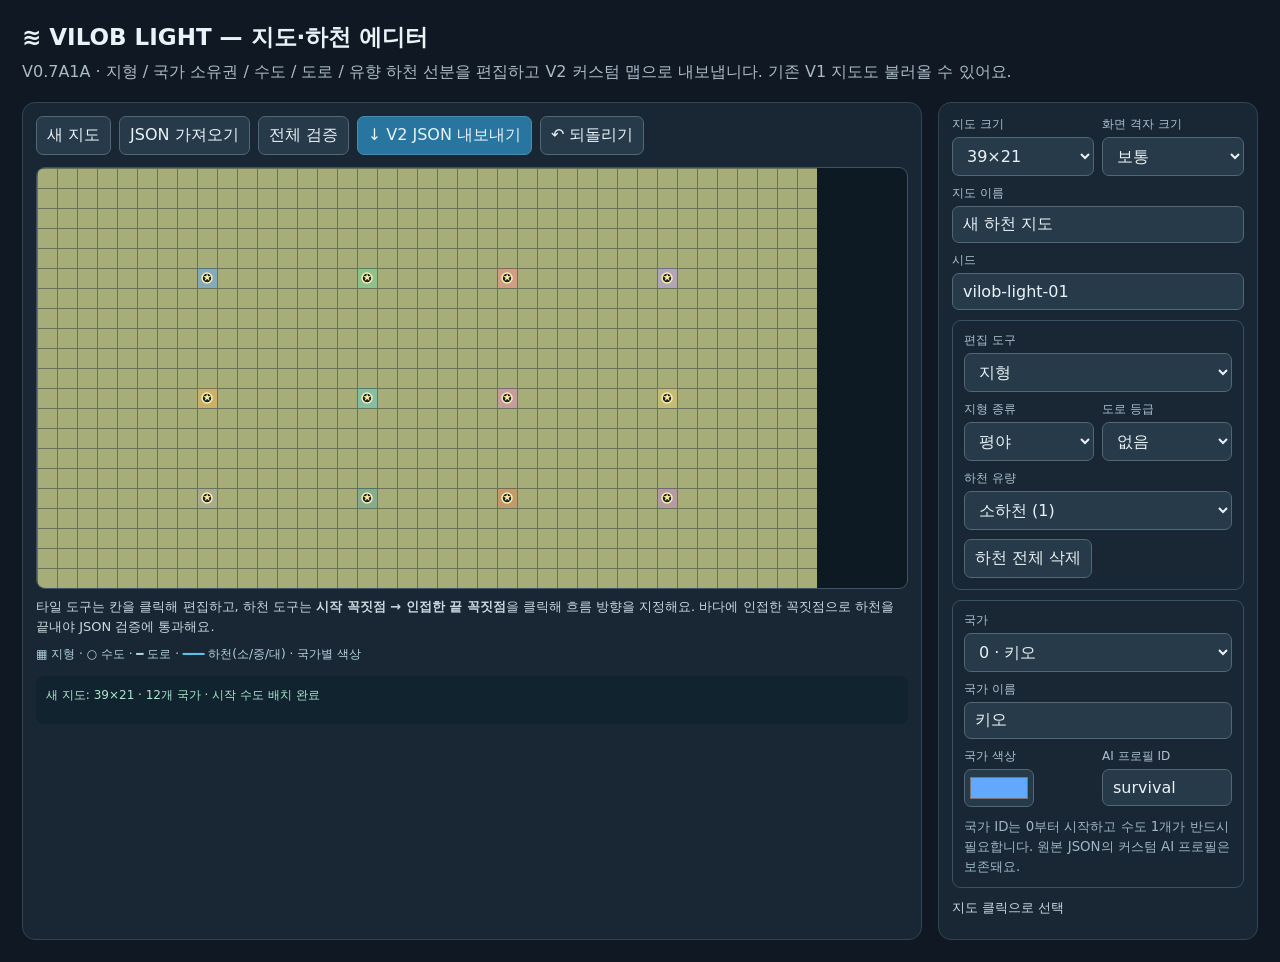
==== commit 93870895: "Add files via upload" ====
--- a/editor.html
+++ b/editor.html
@@ -1,87 +1,121 @@
-<!DOCTYPE html>
-<html lang="ko"><head><meta charset="utf-8"><meta name="viewport" content="width=device-width,initial-scale=1,viewport-fit=cover"><title>VILOB LIGHT · Map Editor V1.1 · V0.5C1</title>
+<!doctype html><html lang="ko"><head><meta charset="utf-8"><meta name="viewport" content="width=device-width,initial-scale=1"><title>VILOB Light V0.7A1A · 맵 에디터</title>
 <style>
-:root{color-scheme:dark;--bg:#0c1521;--panel:#152335;--panel2:#1a2e40;--border:#334759;--text:#e4eff6;--muted:#91aabb;--accent:#72c8b5;--gold:#d8bc7d}
-*{box-sizing:border-box}body{margin:0;color:var(--text);background:radial-gradient(circle at 20% 0%,#172d3b 0%,#0a1320 52%,#0b1420 100%);font:13px/1.5 system-ui,-apple-system,'Malgun Gothic',sans-serif}button,input,select{font:inherit}button{cursor:pointer;color:inherit}button:focus-visible,input:focus-visible,select:focus-visible{outline:2px solid #74ccbe;outline-offset:2px}button:hover:not(:disabled){filter:brightness(1.13)}button:disabled{opacity:.45;cursor:not-allowed}a{color:#a7e5ce}.wrap{max-width:1580px;margin:auto;padding:0 22px 32px}.top{display:flex;align-items:center;justify-content:space-between;gap:15px;padding:18px 0;border-bottom:1px solid #2b4150;flex-wrap:wrap}.brand{display:flex;align-items:center;gap:12px}.glyph{width:42px;height:42px;border-radius:12px;display:grid;place-items:center;background:#2b6764;border:1px solid #579b8d;font-size:22px}.brand strong{letter-spacing:1.3px;font-size:19px}.brand small{display:block;color:#8bb8c4;font-size:11px}.headerlinks{display:flex;gap:9px;align-items:center}.btn,.linkbtn{border:1px solid var(--border);border-radius:8px;padding:8px 11px;background:#192e41;text-decoration:none;color:#d7ebf3;white-space:nowrap}.btn.primary{background:#286e63;border-color:#3c9a87;color:#f3fffd;font-weight:750}.btn.warn{border-color:#8a674d}.page-title{padding:25px 0 15px}.eyebrow{color:#83b1c1;letter-spacing:2px;font-weight:800;font-size:10px}.page-title h1{font-size:25px;margin:4px 0 5px}.page-title p{color:var(--muted);margin:0}.workspace{display:grid;grid-template-columns:255px minmax(0,1fr) 265px;align-items:start;gap:14px}.panel{background:var(--panel);border:1px solid #30465a;border-radius:13px;padding:15px;min-width:0}.panel h2{font-size:14px;margin:0 0 11px}.panel h3{font-size:12px;margin:14px 0 8px;color:#b9d8e2}.field{display:grid;gap:5px;margin:10px 0}.field label{font-size:11px;font-weight:750;color:#a9c4d1}.input{width:100%;min-width:0;padding:9px 10px;background:#0d1d2c;border:1px solid #39556a;border-radius:8px;color:#e6f1f4;outline:none}.input[type=color]{padding:3px;width:55px;height:35px}.side-hint{font-size:11px;color:var(--muted);line-height:1.7}.mode-grid{display:grid;grid-template-columns:1fr 1fr;gap:6px}.mode,.brush,.nationpick{border:1px solid #33495b;background:#192d3f;border-radius:8px;padding:9px 8px;text-align:left}.mode.active,.brush.active,.nationpick.active{border-color:#7cc2b6;background:#254d55;box-shadow:inset 3px 0 #80cdb6}.brush-list{display:grid;grid-template-columns:1fr 1fr;gap:6px;margin:8px 0 10px}.brush{display:flex;gap:6px;align-items:center;font-size:12px;padding:7px}.swatch{width:17px;height:17px;border-radius:4px;border:1px solid #ffffff50;flex:none}.nations{display:grid;gap:4px;max-height:238px;overflow:auto}.nationpick{display:flex;align-items:center;gap:8px;font-size:12px;padding:6px}.nationpick span:last-child{overflow:hidden;text-overflow:ellipsis;white-space:nowrap}.settings-row{display:grid;grid-template-columns:1fr 1fr;gap:10px}.editor-main{display:grid;gap:12px}.map-panel{padding:0;overflow:hidden}.map-header{display:flex;align-items:center;justify-content:space-between;gap:10px;padding:14px 16px;flex-wrap:wrap;border-bottom:1px solid var(--border)}.map-header strong{font-size:14px}.canvas-scroll{width:100%;overflow:auto;max-height:min(72vh,780px);background:#091927;touch-action:pan-x pan-y}.canvas-scroll canvas{display:block;max-width:none;touch-action:none;cursor:crosshair;image-rendering:auto}.map-bottom{display:flex;align-items:center;gap:10px;justify-content:space-between;flex-wrap:wrap;padding:9px 16px;border-top:1px solid #314657;color:#98b5c0;font-size:11px}.legend{display:flex;gap:10px;flex-wrap:wrap}.badge{display:inline-flex;align-items:center;gap:5px;padding:3px 8px;border:1px solid #35536a;border-radius:6px;background:#1c3346;color:#b8d6df;font-size:10px}.toolbar{display:flex;align-items:center;gap:6px;flex-wrap:wrap}.toolbar button{font-size:12px}.status{color:#abd8c5}.warnings{display:grid;gap:6px;max-height:265px;overflow:auto}.warning{font-size:11px;padding:9px;border-radius:8px;border:1px solid #42536a;background:#1c2b3d;color:#bcd0da}.warning.error{border-color:#925c56;background:#3f242b;color:#ffd0c7}.warning.warn{border-color:#806c40;background:#332d23;color:#ebd3a1}.statline{display:flex;align-items:center;justify-content:space-between;gap:8px;border-bottom:1px solid #2e4254;padding:7px 0;font-size:12px}.statline span{color:#a3bec9}.statline strong{font-variant-numeric:tabular-nums}.actions{display:flex;gap:7px;flex-wrap:wrap}.actions>*{flex:1}.footer{padding:17px 0;color:#6e8da1;font-size:11px}.toast{position:fixed;bottom:28px;left:50%;transform:translate(-50%,12px);opacity:0;pointer-events:none;background:#193e47;border:1px solid #72b8ad;box-shadow:0 14px 30px #0008;border-radius:9px;padding:12px 18px;max-width:90vw;z-index:10;transition:.2s;color:#ecfaf6}.toast.show{opacity:1;transform:translate(-50%,0)}.separator{height:1px;background:#304757;margin:13px 0}.file-button input{display:none}.subsection{border:1px solid #344a58;border-radius:9px;padding:10px;background:#112436}.map-meta{color:#9bb9c2;font-size:12px}.toggleline{display:flex;align-items:center;gap:7px;font-size:12px;color:#aec9d0}.toggleline input{accent-color:#6ac9ae}.info{border-left:3px solid #5da3a3;background:#172e3a;padding:8px 10px;border-radius:5px;color:#b9d3d8;font-size:11px;line-height:1.65}
-@media(max-width:1110px){.workspace{grid-template-columns:240px minmax(0,1fr)}.right{grid-column:1/-1;display:grid;grid-template-columns:repeat(2,minmax(0,1fr));gap:12px}.right .panel{height:100%}}
-@media(max-width:690px){.wrap{padding:0 10px 20px}.top{padding:12px 0}.headerlinks{width:100%}.headerlinks>*{flex:1;text-align:center}.page-title{padding:16px 0 11px}.page-title h1{font-size:19px}.workspace{display:flex;flex-direction:column;gap:10px}.workspace>*{width:100%}.left{display:grid;grid-template-columns:1fr 1fr;gap:10px}.left .panel{padding:11px}.right{display:grid;grid-template-columns:1fr;gap:10px}.editor-main{display:contents}.editor-main>.panel{width:100%}.map-panel{order:-2}.left{order:0}.editor-main>.panel:not(.map-panel){order:1}.right{order:2}.brand strong{font-size:16px}.brush-list,.mode-grid{grid-template-columns:1fr 1fr}.toolbar .btn{padding:6px 8px}.canvas-scroll{max-height:55vh}.settings-row{grid-template-columns:1fr}.side-hint{font-size:10px}}
-</style></head><body><div class="wrap">
-<header class="top"><div class="brand"><div class="glyph">▦</div><div><strong>VILOB <span style="color:#a8dfbf">LIGHT</span> · MAP EDITOR</strong><small>커스텀 지도 에디터 V1.1 · V0.5C1</small></div></div><div class="headerlinks"><a class="linkbtn" href="index.html">↗ 본편 열기</a><button id="importBtn" class="btn">↑ 맵 JSON 가져오기</button><button id="exportBtn" class="btn primary">↓ 맵 JSON 내보내기</button><input id="fileImport" type="file" accept=".json,application/json" hidden></div></header>
-<div class="page-title"><div class="eyebrow">SCENARIO & WORLD DESIGN</div><h1>새로운 세계를 직접 설계하세요</h1><p>지형, 영토, 수도와 도로를 편집하고 맵 JSON으로 내보낸 뒤 본편의 <b>세계 → 커스텀 맵</b>에서 불러오세요.</p></div>
-<div class="workspace">
-<aside class="left"><section class="panel"><h2>편집 도구</h2><div id="modeGrid" class="mode-grid"><button class="mode active" data-mode="terrain">◈ 지형</button><button class="mode" data-mode="owner">⚑ 영토</button><button class="mode" data-mode="capital">♛ 수도</button><button class="mode" data-mode="road">═ 도로</button></div><h3 id="brushTitle">지형 선택</h3><div class="brush-list" id="brushList"></div><div class="field"><label for="brushSize">브러시 크기</label><select class="input" id="brushSize"><option value="0">1 × 1</option><option value="1">3 × 3</option><option value="2">5 × 5</option></select></div><label class="toggleline"><input type="checkbox" id="fillToggle"> 연결된 타일 한 번에 채우기</label><p class="side-hint">클릭 또는 드래그로 칠할 수 있어요. <b>수도</b>가 있는 타일의 소유권·지형은 수도를 옮기기 전까지 보호돼요.</p></section>
-<section class="panel"><h2>국가 설정 <span class="badge" id="nationCount">7개</span></h2><div class="nations" id="nationButtons"></div><div class="separator"></div><div class="field"><label for="nationName">선택 국가 이름</label><input class="input" id="nationName" maxlength="30"></div><div class="settings-row"><div class="field"><label for="nationColor">국가 색상</label><input class="input" id="nationColor" type="color"></div><div class="field"><label for="nationProfile">AI 프로필</label><select id="nationProfile" class="input"></select></div></div><div class="info" id="capitalText"></div></section></aside>
-<main class="editor-main"><section class="panel map-panel"><div class="map-header"><div><strong id="mapTitle">지도 미리보기</strong><div class="map-meta" id="mapSubtitle">19 × 19 · 7개국</div></div><div class="toolbar"><button class="btn" id="undoBtn" title="Ctrl+Z">↶ 실행 취소</button><button class="btn" id="redoBtn" title="Ctrl+Y">↷ 다시 실행</button><button class="btn" id="zoomOut">−</button><span class="badge" id="zoomLabel">100%</span><button class="btn" id="zoomIn">+</button></div></div><div class="canvas-scroll" id="canvasScroll"><canvas id="canvas" aria-label="커스텀 지도 편집 캔버스"></canvas></div><div class="map-bottom"><span id="hoverInfo">타일을 가리키면 좌표와 상태가 표시됩니다.</span><div class="legend"><span>♛ 수도</span><span>▧ 국가 영토</span><span>─ 도로</span><span>회색 선 · 타일</span></div></div></section>
-<section class="panel"><h2>세계 설정</h2><div class="settings-row"><div class="field"><label for="mapName">지도 이름</label><input id="mapName" class="input" maxlength="80" value="나의 커스텀 맵"></div><div class="field"><label for="mapSeed">세계 시드</label><input id="mapSeed" class="input" maxlength="100" value="vilob-light-01"></div></div><div class="field"><label for="mapSize">지도 규격</label><select id="mapSize" class="input"><option value="19x19">19 × 19 · 7개국</option><option value="39x21">39 × 21 · 12개국</option></select></div><div class="actions"><button class="btn warn" id="resetPreset">↻ 예제 지도 초기화</button><button class="btn" id="clearOwners">영토·도로 초기화</button></div><p class="side-hint">이 에디터는 19×19·39×21을 편집하며, V0.5C1 본편은 더 큰 지도도 불러올 수 있어요. 시작 영토가 넓으면 본편에서 13타일 이하의 정착지들로 나뉩니다. 지도 JSON은 진행 중 월드 세이브와 별도예요.</p></section></main>
-<aside class="right"><section class="panel"><h2>맵 유효성 검사</h2><div id="validStatus" class="badge">검사 중</div><div class="warnings" id="warnings" style="margin-top:10px"></div><div class="separator"></div><div id="stats"></div></section><section class="panel"><h2>본편에서 실행하는 방법</h2><div class="info">① 맵을 편집하고 <b>맵 JSON 내보내기</b><br>② <b>index.html</b> 실행<br>③ <b>세계</b> 탭 → <b>커스텀 맵 JSON</b> 선택<br>④ 유효성 검사 후 <b>커스텀 맵으로 새 세계 시작</b></div><p class="side-hint">사용자 정의 AI 프로필이 포함된 맵도 불러오고 그대로 내보낼 수 있습니다. 프로필 세부 수치 편집은 본편 AI 에디터에서 하세요.</p><p class="side-hint">동일한 맵과 시드를 불러오면 초기 상태가 재현돼요. 지도 JSON에는 전쟁·현재 병력·시간 경과가 포함되지 않아요.</p><div class="actions"><a class="linkbtn" href="index.html" style="text-align:center;width:100%">본편으로 이동 ↗</a></div></section></aside>
-</div><footer class="footer">VILOB LIGHT · Map Editor V1.1 · 저장은 JSON 내보내기로 수행됩니다. 변경한 지도가 브라우저에 자동 저장되지는 않습니다.</footer></div><div class="toast" id="toast" role="status"></div>
-<script type="application/json" id="presetData">{"19x19":{"schema":"vilob-light-custom-map-v1","version":1,"name":"기본 지형","seed":"vilob-light-01","width":19,"height":19,"nations":[{"id":0,"name":"키오","color":"#62a8ff","profileId":"survival","capitalTileId":143},{"id":1,"name":"델마","color":"#74d69c","profileId":"diplomatic","capitalTileId":74},{"id":2,"name":"벨른","color":"#ff8b91","profileId":"expansionist","capitalTileId":264},{"id":3,"name":"라엔","color":"#bd9cff","profileId":"balanced","capitalTileId":313},{"id":4,"name":"티아","color":"#f2b45b","profileId":"urbanist","capitalTileId":30},{"id":5,"name":"에브","color":"#5fd0cf","profileId":"resource_seeker","capitalTileId":21},{"id":6,"name":"카이렌","color":"#e889c7","profileId":"technologist","capitalTileId":248}],"tiles":[{"terrain":"water","ownerId":null,"roadLevel":0},{"terrain":"water","ownerId":null,"roadLevel":0},{"terrain":"forest","ownerId":null,"roadLevel":0},{"terrain":"forest","ownerId":null,"roadLevel":0},{"terrain":"grass","ownerId":null,"roadLevel":0},{"terrain":"rock","ownerId":null,"roadLevel":0},{"terrain":"rock","ownerId":null,"roadLevel":0},{"terrain":"rock","ownerId":null,"roadLevel":0},{"terrain":"plain","ownerId":null,"roadLevel":0},{"terrain":"plain","ownerId":null,"roadLevel":0},{"terrain":"plain","ownerId":null,"roadLevel":0},{"terrain":"plain","ownerId":null,"roadLevel":0},{"terrain":"plain","ownerId":null,"roadLevel":0},{"terrain":"water","ownerId":null,"roadLevel":0},{"terrain":"water","ownerId":null,"roadLevel":0},{"terrain":"water","ownerId":null,"roadLevel":0},{"terrain":"water","ownerId":null,"roadLevel":0},{"terrain":"water","ownerId":null,"roadLevel":0},{"terrain":"water","ownerId":null,"roadLevel":0},{"terrain":"water","ownerId":null,"roadLevel":0},{"terrain":"water","ownerId":null,"roadLevel":0},{"terrain":"forest","ownerId":5,"roadLevel":0},{"terrain":"forest","ownerId":null,"roadLevel":0},{"terrain":"rock","ownerId":null,"roadLevel":0},{"terrain":"rock","ownerId":null,"roadLevel":0},{"terrain":"rock","ownerId":null,"roadLevel":0},{"terrain":"rock","ownerId":null,"roadLevel":0},{"terrain":"rock","ownerId":null,"roadLevel":0},{"terrain":"plain","ownerId":null,"roadLevel":0},{"terrain":"plain","ownerId":null,"roadLevel":0},{"terrain":"plain","ownerId":4,"roadLevel":0},{"terrain":"plain","ownerId":null,"roadLevel":0},{"terrain":"plain","ownerId":null,"roadLevel":0},{"terrain":"plain","ownerId":null,"roadLevel":0},{"terrain":"plain","ownerId":null,"roadLevel":0},{"terrain":"plain","ownerId":null,"roadLevel":0},{"terrain":"water","ownerId":null,"roadLevel":0},{"terrain":"water","ownerId":null,"roadLevel":0},{"terrain":"water","ownerId":null,"roadLevel":0},{"terrain":"water","ownerId":null,"roadLevel":0},{"terrain":"forest","ownerId":null,"roadLevel":0},{"terrain":"grass","ownerId":null,"roadLevel":0},{"terrain":"rock","ownerId":null,"roadLevel":0},{"terrain":"rock","ownerId":null,"roadLevel":0},{"terrain":"rock","ownerId":null,"roadLevel":0},{"terrain":"rock","ownerId":null,"roadLevel":0},{"terrain":"rock","ownerId":null,"roadLevel":0},{"terrain":"rock","ownerId":null,"roadLevel":0},{"terrain":"plain","ownerId":null,"roadLevel":0},{"terrain":"plain","ownerId":null,"roadLevel":0},{"terrain":"plain","ownerId":null,"roadLevel":0},{"terrain":"plain","ownerId":null,"roadLevel":0},{"terrain":"plain","ownerId":null,"roadLevel":0},{"terrain":"plain","ownerId":null,"roadLevel":0},{"terrain":"plain","ownerId":null,"roadLevel":0},{"terrain":"plain","ownerId":null,"roadLevel":0},{"terrain":"water","ownerId":null,"roadLevel":0},{"terrain":"water","ownerId":null,"roadLevel":0},{"terrain":"water","ownerId":null,"roadLevel":0},{"terrain":"grass","ownerId":null,"roadLevel":0},{"terrain":"grass","ownerId":null,"roadLevel":0},{"terrain":"grass","ownerId":null,"roadLevel":0},{"terrain":"plain","ownerId":null,"roadLevel":0},{"terrain":"plain","ownerId":null,"roadLevel":0},{"terrain":"plain","ownerId":null,"roadLevel":0},{"terrain":"plain","ownerId":null,"roadLevel":0},{"terrain":"plain","ownerId":null,"roadLevel":0},{"terrain":"plain","ownerId":null,"roadLevel":0},{"terrain":"plain","ownerId":null,"roadLevel":0},{"terrain":"plain","ownerId":null,"roadLevel":0},{"terrain":"plain","ownerId":null,"roadLevel":0},{"terrain":"plain","ownerId":null,"roadLevel":0},{"terrain":"plain","ownerId":null,"roadLevel":0},{"terrain":"plain","ownerId":null,"roadLevel":0},{"terrain":"plain","ownerId":1,"roadLevel":0},{"terrain":"water","ownerId":null,"roadLevel":0},{"terrain":"water","ownerId":null,"roadLevel":0},{"terrain":"water","ownerId":null,"roadLevel":0},{"terrain":"water","ownerId":null,"roadLevel":0},{"terrain":"grass","ownerId":null,"roadLevel":0},{"terrain":"grass","ownerId":null,"roadLevel":0},{"terrain":"plain","ownerId":null,"roadLevel":0},{"terrain":"plain","ownerId":null,"roadLevel":0},{"terrain":"plain","ownerId":null,"roadLevel":0},{"terrain":"plain","ownerId":null,"roadLevel":0},{"terrain":"plain","ownerId":null,"roadLevel":0},{"terrain":"plain","ownerId":null,"roadLevel":0},{"terrain":"plain","ownerId":null,"roadLevel":0},{"terrain":"plain","ownerId":null,"roadLevel":0},{"terrain":"plain","ownerId":null,"roadLevel":0},{"terrain":"plain","ownerId":null,"roadLevel":0},{"terrain":"plain","ownerId":null,"roadLevel":0},{"terrain":"plain","ownerId":null,"roadLevel":0},{"terrain":"plain","ownerId":null,"roadLevel":0},{"terrain":"water","ownerId":null,"roadLevel":0},{"terrain":"water","ownerId":null,"roadLevel":0},{"terrain":"water","ownerId":null,"roadLevel":0},{"terrain":"grass","ownerId":null,"roadLevel":0},{"terrain":"grass","ownerId":null,"roadLevel":0},{"terrain":"plain","ownerId":null,"roadLevel":0},{"terrain":"plain","ownerId":null,"roadLevel":0},{"terrain":"plain","ownerId":null,"roadLevel":0},{"terrain":"plain","ownerId":null,"roadLevel":0},{"terrain":"plain","ownerId":null,"roadLevel":0},{"terrain":"plain","ownerId":null,"roadLevel":0},{"terrain":"plain","ownerId":null,"roadLevel":0},{"terrain":"plain","ownerId":null,"roadLevel":0},{"terrain":"plain","ownerId":null,"roadLevel":0},{"terrain":"plain","ownerId":null,"roadLevel":0},{"terrain":"plain","ownerId":null,"roadLevel":0},{"terrain":"plain","ownerId":null,"roadLevel":0},{"terrain":"plain","ownerId":null,"roadLevel":0},{"terrain":"plain","ownerId":null,"roadLevel":0},{"terrain":"plain","ownerId":null,"roadLevel":0},{"terrain":"water","ownerId":null,"roadLevel":0},{"terrain":"water","ownerId":null,"roadLevel":0},{"terrain":"grass","ownerId":null,"roadLevel":0},{"terrain":"grass","ownerId":null,"roadLevel":0},{"terrain":"grass","ownerId":null,"roadLevel":0},{"terrain":"plain","ownerId":null,"roadLevel":0},{"terrain":"plain","ownerId":null,"roadLevel":0},{"terrain":"plain","ownerId":null,"roadLevel":0},{"terrain":"plain","ownerId":null,"roadLevel":0},{"terrain":"plain","ownerId":null,"roadLevel":0},{"terrain":"plain","ownerId":null,"roadLevel":0},{"terrain":"plain","ownerId":null,"roadLevel":0},{"terrain":"plain","ownerId":null,"roadLevel":0},{"terrain":"plain","ownerId":null,"roadLevel":0},{"terrain":"plain","ownerId":null,"roadLevel":0},{"terrain":"plain","ownerId":null,"roadLevel":0},{"terrain":"plain","ownerId":null,"roadLevel":0},{"terrain":"plain","ownerId":null,"roadLevel":0},{"terrain":"plain","ownerId":null,"roadLevel":0},{"terrain":"water","ownerId":null,"roadLevel":0},{"terrain":"grass","ownerId":null,"roadLevel":0},{"terrain":"grass","ownerId":null,"roadLevel":0},{"terrain":"grass","ownerId":null,"roadLevel":0},{"terrain":"grass","ownerId":null,"roadLevel":0},{"terrain":"plain","ownerId":null,"roadLevel":0},{"terrain":"plain","ownerId":null,"roadLevel":0},{"terrain":"plain","ownerId":null,"roadLevel":0},{"terrain":"plain","ownerId":null,"roadLevel":0},{"terrain":"plain","ownerId":null,"roadLevel":0},{"terrain":"plain","ownerId":0,"roadLevel":0},{"terrain":"plain","ownerId":null,"roadLevel":0},{"terrain":"plain","ownerId":null,"roadLevel":0},{"terrain":"plain","ownerId":null,"roadLevel":0},{"terrain":"plain","ownerId":null,"roadLevel":0},{"terrain":"plain","ownerId":null,"roadLevel":0},{"terrain":"plain","ownerId":null,"roadLevel":0},{"terrain":"plain","ownerId":null,"roadLevel":0},{"terrain":"plain","ownerId":null,"roadLevel":0},{"terrain":"grass","ownerId":null,"roadLevel":0},{"terrain":"grass","ownerId":null,"roadLevel":0},{"terrain":"grass","ownerId":null,"roadLevel":0},{"terrain":"grass","ownerId":null,"roadLevel":0},{"terrain":"grass","ownerId":null,"roadLevel":0},{"terrain":"grass","ownerId":null,"roadLevel":0},{"terrain":"grass","ownerId":null,"roadLevel":0},{"terrain":"grass","ownerId":null,"roadLevel":0},{"terrain":"plain","ownerId":null,"roadLevel":0},{"terrain":"plain","ownerId":null,"roadLevel":0},{"terrain":"grass","ownerId":null,"roadLevel":0},{"terrain":"grass","ownerId":null,"roadLevel":0},{"terrain":"grass","ownerId":null,"roadLevel":0},{"terrain":"grass","ownerId":null,"roadLevel":0},{"terrain":"grass","ownerId":null,"roadLevel":0},{"terrain":"grass","ownerId":null,"roadLevel":0},{"terrain":"grass","ownerId":null,"roadLevel":0},{"terrain":"plain","ownerId":null,"roadLevel":0},{"terrain":"plain","ownerId":null,"roadLevel":0},{"terrain":"grass","ownerId":null,"roadLevel":0},{"terrain":"forest","ownerId":null,"roadLevel":0},{"terrain":"grass","ownerId":null,"roadLevel":0},{"terrain":"grass","ownerId":null,"roadLevel":0},{"terrain":"grass","ownerId":null,"roadLevel":0},{"terrain":"grass","ownerId":null,"roadLevel":0},{"terrain":"forest","ownerId":null,"roadLevel":0},{"terrain":"grass","ownerId":null,"roadLevel":0},{"terrain":"grass","ownerId":null,"roadLevel":0},{"terrain":"rock","ownerId":null,"roadLevel":0},{"terrain":"grass","ownerId":null,"roadLevel":0},{"terrain":"forest","ownerId":null,"roadLevel":0},{"terrain":"forest","ownerId":null,"roadLevel":0},{"terrain":"forest","ownerId":null,"roadLevel":0},{"terrain":"forest","ownerId":null,"roadLevel":0},{"terrain":"forest","ownerId":null,"roadLevel":0},{"terrain":"forest","ownerId":null,"roadLevel":0},{"terrain":"grass","ownerId":null,"roadLevel":0},{"terrain":"plain","ownerId":null,"roadLevel":0},{"terrain":"forest","ownerId":null,"roadLevel":0},{"terrain":"forest","ownerId":null,"roadLevel":0},{"terrain":"forest","ownerId":null,"roadLevel":0},{"terrain":"grass","ownerId":null,"roadLevel":0},{"terrain":"forest","ownerId":null,"roadLevel":0},{"terrain":"forest","ownerId":null,"roadLevel":0},{"terrain":"forest","ownerId":null,"roadLevel":0},{"terrain":"forest","ownerId":null,"roadLevel":0},{"terrain":"forest","ownerId":null,"roadLevel":0},{"terrain":"forest","ownerId":null,"roadLevel":0},{"terrain":"forest","ownerId":null,"roadLevel":0},{"terrain":"forest","ownerId":null,"roadLevel":0},{"terrain":"forest","ownerId":null,"roadLevel":0},{"terrain":"forest","ownerId":null,"roadLevel":0},{"terrain":"forest","ownerId":null,"roadLevel":0},{"terrain":"forest","ownerId":null,"roadLevel":0},{"terrain":"forest","ownerId":null,"roadLevel":0},{"terrain":"grass","ownerId":null,"roadLevel":0},{"terrain":"plain","ownerId":null,"roadLevel":0},{"terrain":"forest","ownerId":null,"roadLevel":0},{"terrain":"forest","ownerId":null,"roadLevel":0},{"terrain":"forest","ownerId":null,"roadLevel":0},{"terrain":"grass","ownerId":null,"roadLevel":0},{"terrain":"forest","ownerId":null,"roadLevel":0},{"terrain":"forest","ownerId":null,"roadLevel":0},{"terrain":"forest","ownerId":null,"roadLevel":0},{"terrain":"forest","ownerId":null,"roadLevel":0},{"terrain":"forest","ownerId":null,"roadLevel":0},{"terrain":"forest","ownerId":null,"roadLevel":0},{"terrain":"forest","ownerId":null,"roadLevel":0},{"terrain":"forest","ownerId":null,"roadLevel":0},{"terrain":"forest","ownerId":null,"roadLevel":0},{"terrain":"forest","ownerId":null,"roadLevel":0},{"terrain":"forest","ownerId":null,"roadLevel":0},{"terrain":"forest","ownerId":null,"roadLevel":0},{"terrain":"grass","ownerId":null,"roadLevel":0},{"terrain":"rock","ownerId":null,"roadLevel":0},{"terrain":"plain","ownerId":null,"roadLevel":0},{"terrain":"forest","ownerId":null,"roadLevel":0},{"terrain":"forest","ownerId":null,"roadLevel":0},{"terrain":"forest","ownerId":null,"roadLevel":0},{"terrain":"grass","ownerId":null,"roadLevel":0},{"terrain":"grass","ownerId":null,"roadLevel":0},{"terrain":"forest","ownerId":null,"roadLevel":0},{"terrain":"forest","ownerId":null,"roadLevel":0},{"terrain":"forest","ownerId":null,"roadLevel":0},{"terrain":"forest","ownerId":null,"roadLevel":0},{"terrain":"forest","ownerId":null,"roadLevel":0},{"terrain":"forest","ownerId":null,"roadLevel":0},{"terrain":"forest","ownerId":null,"roadLevel":0},{"terrain":"forest","ownerId":null,"roadLevel":0},{"terrain":"forest","ownerId":null,"roadLevel":0},{"terrain":"forest","ownerId":null,"roadLevel":0},{"terrain":"forest","ownerId":null,"roadLevel":0},{"terrain":"grass","ownerId":null,"roadLevel":0},{"terrain":"plain","ownerId":null,"roadLevel":0},{"terrain":"plain","ownerId":null,"roadLevel":0},{"terrain":"grass","ownerId":null,"roadLevel":0},{"terrain":"grass","ownerId":6,"roadLevel":0},{"terrain":"forest","ownerId":null,"roadLevel":0},{"terrain":"grass","ownerId":null,"roadLevel":0},{"terrain":"grass","ownerId":null,"roadLevel":0},{"terrain":"forest","ownerId":null,"roadLevel":0},{"terrain":"forest","ownerId":null,"roadLevel":0},{"terrain":"forest","ownerId":null,"roadLevel":0},{"terrain":"forest","ownerId":null,"roadLevel":0},{"terrain":"rock","ownerId":null,"roadLevel":0},{"terrain":"forest","ownerId":null,"roadLevel":0},{"terrain":"forest","ownerId":null,"roadLevel":0},{"terrain":"forest","ownerId":null,"roadLevel":0},{"terrain":"forest","ownerId":null,"roadLevel":0},{"terrain":"forest","ownerId":null,"roadLevel":0},{"terrain":"forest","ownerId":null,"roadLevel":0},{"terrain":"grass","ownerId":null,"roadLevel":0},{"terrain":"plain","ownerId":2,"roadLevel":0},{"terrain":"plain","ownerId":null,"roadLevel":0},{"terrain":"water","ownerId":null,"roadLevel":0},{"terrain":"water","ownerId":null,"roadLevel":0},{"terrain":"water","ownerId":null,"roadLevel":0},{"terrain":"grass","ownerId":null,"roadLevel":0},{"terrain":"grass","ownerId":null,"roadLevel":0},{"terrain":"grass","ownerId":null,"roadLevel":0},{"terrain":"grass","ownerId":null,"roadLevel":0},{"terrain":"grass","ownerId":null,"roadLevel":0},{"terrain":"grass","ownerId":null,"roadLevel":0},{"terrain":"grass","ownerId":null,"roadLevel":0},{"terrain":"grass","ownerId":null,"roadLevel":0},{"terrain":"grass","ownerId":null,"roadLevel":0},{"terrain":"forest","ownerId":null,"roadLevel":0},{"terrain":"forest","ownerId":null,"roadLevel":0},{"terrain":"grass","ownerId":null,"roadLevel":0},{"terrain":"grass","ownerId":null,"roadLevel":0},{"terrain":"grass","ownerId":null,"roadLevel":0},{"terrain":"water","ownerId":null,"roadLevel":0},{"terrain":"water","ownerId":null,"roadLevel":0},{"terrain":"water","ownerId":null,"roadLevel":0},{"terrain":"water","ownerId":null,"roadLevel":0},{"terrain":"water","ownerId":null,"roadLevel":0},{"terrain":"water","ownerId":null,"roadLevel":0},{"terrain":"grass","ownerId":null,"roadLevel":0},{"terrain":"grass","ownerId":null,"roadLevel":0},{"terrain":"grass","ownerId":null,"roadLevel":0},{"terrain":"grass","ownerId":null,"roadLevel":0},{"terrain":"plain","ownerId":null,"roadLevel":0},{"terrain":"plain","ownerId":null,"roadLevel":0},{"terrain":"grass","ownerId":null,"roadLevel":0},{"terrain":"grass","ownerId":null,"roadLevel":0},{"terrain":"grass","ownerId":null,"roadLevel":0},{"terrain":"grass","ownerId":null,"roadLevel":0},{"terrain":"water","ownerId":null,"roadLevel":0},{"terrain":"water","ownerId":null,"roadLevel":0},{"terrain":"water","ownerId":null,"roadLevel":0},{"terrain":"water","ownerId":null,"roadLevel":0},{"terrain":"water","ownerId":null,"roadLevel":0},{"terrain":"water","ownerId":null,"roadLevel":0},{"terrain":"water","ownerId":null,"roadLevel":0},{"terrain":"water","ownerId":null,"roadLevel":0},{"terrain":"water","ownerId":null,"roadLevel":0},{"terrain":"grass","ownerId":null,"roadLevel":0},{"terrain":"plain","ownerId":null,"roadLevel":0},{"terrain":"plain","ownerId":null,"roadLevel":0},{"terrain":"plain","ownerId":null,"roadLevel":0},{"terrain":"plain","ownerId":null,"roadLevel":0},{"terrain":"plain","ownerId":3,"roadLevel":0},{"terrain":"plain","ownerId":null,"roadLevel":0},{"terrain":"grass","ownerId":null,"roadLevel":0},{"terrain":"water","ownerId":null,"roadLevel":0},{"terrain":"water","ownerId":null,"roadLevel":0},{"terrain":"water","ownerId":null,"roadLevel":0},{"terrain":"water","ownerId":null,"roadLevel":0},{"terrain":"water","ownerId":null,"roadLevel":0},{"terrain":"water","ownerId":null,"roadLevel":0},{"terrain":"water","ownerId":null,"roadLevel":0},{"terrain":"water","ownerId":null,"roadLevel":0},{"terrain":"water","ownerId":null,"roadLevel":0},{"terrain":"water","ownerId":null,"roadLevel":0},{"terrain":"water","ownerId":null,"roadLevel":0},{"terrain":"water","ownerId":null,"roadLevel":0},{"terrain":"water","ownerId":null,"roadLevel":0},{"terrain":"water","ownerId":null,"roadLevel":0},{"terrain":"water","ownerId":null,"roadLevel":0},{"terrain":"plain","ownerId":null,"roadLevel":0},{"terrain":"plain","ownerId":null,"roadLevel":0},{"terrain":"water","ownerId":null,"roadLevel":0},{"terrain":"water","ownerId":null,"roadLevel":0},{"terrain":"water","ownerId":null,"roadLevel":0},{"terrain":"water","ownerId":null,"roadLevel":0},{"terrain":"water","ownerId":null,"roadLevel":0},{"terrain":"water","ownerId":null,"roadLevel":0},{"terrain":"water","ownerId":null,"roadLevel":0},{"terrain":"water","ownerId":null,"roadLevel":0},{"terrain":"water","ownerId":null,"roadLevel":0},{"terrain":"water","ownerId":null,"roadLevel":0},{"terrain":"water","ownerId":null,"roadLevel":0},{"terrain":"water","ownerId":null,"roadLevel":0},{"terrain":"water","ownerId":null,"roadLevel":0},{"terrain":"water","ownerId":null,"roadLevel":0},{"terrain":"water","ownerId":null,"roadLevel":0},{"terrain":"water","ownerId":null,"roadLevel":0},{"terrain":"water","ownerId":null,"roadLevel":0},{"terrain":"water","ownerId":null,"roadLevel":0},{"terrain":"water","ownerId":null,"roadLevel":0},{"terrain":"water","ownerId":null,"roadLevel":0},{"terrain":"water","ownerId":null,"roadLevel":0},{"terrain":"water","ownerId":null,"roadLevel":0},{"terrain":"water","ownerId":null,"roadLevel":0},{"terrain":"water","ownerId":null,"roadLevel":0},{"terrain":"water","ownerId":null,"roadLevel":0},{"terrain":"water","ownerId":null,"roadLevel":0},{"terrain":"water","ownerId":null,"roadLevel":0},{"terrain":"water","ownerId":null,"roadLevel":0}]},"39x21":{"schema":"vilob-light-custom-map-v1","version":1,"name":"기본 지형","seed":"vilob-light-wide-01","width":39,"height":21,"nations":[{"id":0,"name":"키오","color":"#62a8ff","profileId":"survival","capitalTileId":57},{"id":1,"name":"델마","color":"#74d69c","profileId":"diplomatic","capitalTileId":767},{"id":2,"name":"벨른","color":"#ff8b91","profileId":"expansionist","capitalTileId":306},{"id":3,"name":"라엔","color":"#bd9cff","profileId":"balanced","capitalTileId":605},{"id":4,"name":"티아","color":"#f2b45b","profileId":"urbanist","capitalTileId":755},{"id":5,"name":"에브","color":"#5fd0cf","profileId":"resource_seeker","capitalTileId":700},{"id":6,"name":"카이렌","color":"#e889c7","profileId":"technologist","capitalTileId":47},{"id":7,"name":"아르덴","color":"#e5ca76","profileId":"road_admin","capitalTileId":66},{"id":8,"name":"노르바","color":"#acaaa0","profileId":"fortress","capitalTileId":334},{"id":9,"name":"세렌","color":"#63a9a4","profileId":"diplomatic_cautious","capitalTileId":401},{"id":10,"name":"로반","color":"#df855b","profileId":"expansionist_opportunist","capitalTileId":547},{"id":11,"name":"베시아","color":"#be85cd","profileId":"urbanist_productive","capitalTileId":496}],"tiles":[{"terrain":"water","ownerId":null,"roadLevel":0},{"terrain":"water","ownerId":null,"roadLevel":0},{"terrain":"water","ownerId":null,"roadLevel":0},{"terrain":"water","ownerId":null,"roadLevel":0},{"terrain":"water","ownerId":null,"roadLevel":0},{"terrain":"water","ownerId":null,"roadLevel":0},{"terrain":"forest","ownerId":null,"roadLevel":0},{"terrain":"forest","ownerId":null,"roadLevel":0},{"terrain":"forest","ownerId":null,"roadLevel":0},{"terrain":"grass","ownerId":null,"roadLevel":0},{"terrain":"grass","ownerId":null,"roadLevel":0},{"terrain":"water","ownerId":null,"roadLevel":0},{"terrain":"water","ownerId":null,"roadLevel":0},{"terrain":"water","ownerId":null,"roadLevel":0},{"terrain":"water","ownerId":null,"roadLevel":0},{"terrain":"water","ownerId":null,"roadLevel":0},{"terrain":"water","ownerId":null,"roadLevel":0},{"terrain":"water","ownerId":null,"roadLevel":0},{"terrain":"water","ownerId":null,"roadLevel":0},{"terrain":"grass","ownerId":null,"roadLevel":0},{"terrain":"grass","ownerId":null,"roadLevel":0},{"terrain":"forest","ownerId":null,"roadLevel":0},{"terrain":"grass","ownerId":null,"roadLevel":0},{"terrain":"grass","ownerId":null,"roadLevel":0},{"terrain":"plain","ownerId":null,"roadLevel":0},{"terrain":"plain","ownerId":null,"roadLevel":0},{"terrain":"plain","ownerId":null,"roadLevel":0},{"terrain":"plain","ownerId":null,"roadLevel":0},{"terrain":"water","ownerId":null,"roadLevel":0},{"terrain":"water","ownerId":null,"roadLevel":0},{"terrain":"water","ownerId":null,"roadLevel":0},{"terrain":"water","ownerId":null,"roadLevel":0},{"terrain":"water","ownerId":null,"roadLevel":0},{"terrain":"water","ownerId":null,"roadLevel":0},{"terrain":"water","ownerId":null,"roadLevel":0},{"terrain":"water","ownerId":null,"roadLevel":0},{"terrain":"water","ownerId":null,"roadLevel":0},{"terrain":"water","ownerId":null,"roadLevel":0},{"terrain":"water","ownerId":null,"roadLevel":0},{"terrain":"water","ownerId":null,"roadLevel":0},{"terrain":"water","ownerId":null,"roadLevel":0},{"terrain":"water","ownerId":null,"roadLevel":0},{"terrain":"water","ownerId":null,"roadLevel":0},{"terrain":"water","ownerId":null,"roadLevel":0},{"terrain":"forest","ownerId":null,"roadLevel":0},{"terrain":"forest","ownerId":null,"roadLevel":0},{"terrain":"forest","ownerId":null,"roadLevel":0},{"terrain":"grass","ownerId":6,"roadLevel":0},{"terrain":"grass","ownerId":null,"roadLevel":0},{"terrain":"grass","ownerId":null,"roadLevel":0},{"terrain":"grass","ownerId":null,"roadLevel":0},{"terrain":"grass","ownerId":null,"roadLevel":0},{"terrain":"grass","ownerId":null,"roadLevel":0},{"terrain":"water","ownerId":null,"roadLevel":0},{"terrain":"water","ownerId":null,"roadLevel":0},{"terrain":"water","ownerId":null,"roadLevel":0},{"terrain":"grass","ownerId":null,"roadLevel":0},{"terrain":"grass","ownerId":0,"roadLevel":0},{"terrain":"grass","ownerId":null,"roadLevel":0},{"terrain":"grass","ownerId":null,"roadLevel":0},{"terrain":"forest","ownerId":null,"roadLevel":0},{"terrain":"grass","ownerId":null,"roadLevel":0},{"terrain":"grass","ownerId":null,"roadLevel":0},{"terrain":"grass","ownerId":null,"roadLevel":0},{"terrain":"grass","ownerId":null,"roadLevel":0},{"terrain":"plain","ownerId":null,"roadLevel":0},{"terrain":"plain","ownerId":7,"roadLevel":0},{"terrain":"plain","ownerId":null,"roadLevel":0},{"terrain":"plain","ownerId":null,"roadLevel":0},{"terrain":"water","ownerId":null,"roadLevel":0},{"terrain":"water","ownerId":null,"roadLevel":0},{"terrain":"water","ownerId":null,"roadLevel":0},{"terrain":"water","ownerId":null,"roadLevel":0},{"terrain":"water","ownerId":null,"roadLevel":0},{"terrain":"water","ownerId":null,"roadLevel":0},{"terrain":"water","ownerId":null,"roadLevel":0},{"terrain":"water","ownerId":null,"roadLevel":0},{"terrain":"water","ownerId":null,"roadLevel":0},{"terrain":"water","ownerId":null,"roadLevel":0},{"terrain":"water","ownerId":null,"roadLevel":0},{"terrain":"water","ownerId":null,"roadLevel":0},{"terrain":"water","ownerId":null,"roadLevel":0},{"terrain":"grass","ownerId":null,"roadLevel":0},{"terrain":"grass","ownerId":null,"roadLevel":0},{"terrain":"grass","ownerId":null,"roadLevel":0},{"terrain":"grass","ownerId":null,"roadLevel":0},{"terrain":"grass","ownerId":null,"roadLevel":0},{"terrain":"rock","ownerId":null,"roadLevel":0},{"terrain":"grass","ownerId":null,"roadLevel":0},{"terrain":"grass","ownerId":null,"roadLevel":0},{"terrain":"grass","ownerId":null,"roadLevel":0},{"terrain":"grass","ownerId":null,"roadLevel":0},{"terrain":"grass","ownerId":null,"roadLevel":0},{"terrain":"plain","ownerId":null,"roadLevel":0},{"terrain":"plain","ownerId":null,"roadLevel":0},{"terrain":"plain","ownerId":null,"roadLevel":0},{"terrain":"plain","ownerId":null,"roadLevel":0},{"terrain":"rock","ownerId":null,"roadLevel":0},{"terrain":"rock","ownerId":null,"roadLevel":0},{"terrain":"rock","ownerId":null,"roadLevel":0},{"terrain":"grass","ownerId":null,"roadLevel":0},{"terrain":"grass","ownerId":null,"roadLevel":0},{"terrain":"grass","ownerId":null,"roadLevel":0},{"terrain":"grass","ownerId":null,"roadLevel":0},{"terrain":"grass","ownerId":null,"roadLevel":0},{"terrain":"plain","ownerId":null,"roadLevel":0},{"terrain":"plain","ownerId":null,"roadLevel":0},{"terrain":"plain","ownerId":null,"roadLevel":0},{"terrain":"plain","ownerId":null,"roadLevel":0},{"terrain":"plain","ownerId":null,"roadLevel":0},{"terrain":"water","ownerId":null,"roadLevel":0},{"terrain":"water","ownerId":null,"roadLevel":0},{"terrain":"water","ownerId":null,"roadLevel":0},{"terrain":"water","ownerId":null,"roadLevel":0},{"terrain":"water","ownerId":null,"roadLevel":0},{"terrain":"water","ownerId":null,"roadLevel":0},{"terrain":"water","ownerId":null,"roadLevel":0},{"terrain":"water","ownerId":null,"roadLevel":0},{"terrain":"water","ownerId":null,"roadLevel":0},{"terrain":"water","ownerId":null,"roadLevel":0},{"terrain":"plain","ownerId":null,"roadLevel":0},{"terrain":"plain","ownerId":null,"roadLevel":0},{"terrain":"grass","ownerId":null,"roadLevel":0},{"terrain":"grass","ownerId":null,"roadLevel":0},{"terrain":"grass","ownerId":null,"roadLevel":0},{"terrain":"rock","ownerId":null,"roadLevel":0},{"terrain":"rock","ownerId":null,"roadLevel":0},{"terrain":"plain","ownerId":null,"roadLevel":0},{"terrain":"grass","ownerId":null,"roadLevel":0},{"terrain":"grass","ownerId":null,"roadLevel":0},{"terrain":"rock","ownerId":null,"roadLevel":0},{"terrain":"rock","ownerId":null,"roadLevel":0},{"terrain":"rock","ownerId":null,"roadLevel":0},{"terrain":"rock","ownerId":null,"roadLevel":0},{"terrain":"rock","ownerId":null,"roadLevel":0},{"terrain":"rock","ownerId":null,"roadLevel":0},{"terrain":"rock","ownerId":null,"roadLevel":0},{"terrain":"rock","ownerId":null,"roadLevel":0},{"terrain":"rock","ownerId":null,"roadLevel":0},{"terrain":"grass","ownerId":null,"roadLevel":0},{"terrain":"forest","ownerId":null,"roadLevel":0},{"terrain":"forest","ownerId":null,"roadLevel":0},{"terrain":"forest","ownerId":null,"roadLevel":0},{"terrain":"grass","ownerId":null,"roadLevel":0},{"terrain":"grass","ownerId":null,"roadLevel":0},{"terrain":"plain","ownerId":null,"roadLevel":0},{"terrain":"grass","ownerId":null,"roadLevel":0},{"terrain":"grass","ownerId":null,"roadLevel":0},{"terrain":"plain","ownerId":null,"roadLevel":0},{"terrain":"water","ownerId":null,"roadLevel":0},{"terrain":"water","ownerId":null,"roadLevel":0},{"terrain":"water","ownerId":null,"roadLevel":0},{"terrain":"water","ownerId":null,"roadLevel":0},{"terrain":"water","ownerId":null,"roadLevel":0},{"terrain":"water","ownerId":null,"roadLevel":0},{"terrain":"water","ownerId":null,"roadLevel":0},{"terrain":"water","ownerId":null,"roadLevel":0},{"terrain":"water","ownerId":null,"roadLevel":0},{"terrain":"plain","ownerId":null,"roadLevel":0},{"terrain":"plain","ownerId":null,"roadLevel":0},{"terrain":"plain","ownerId":null,"roadLevel":0},{"terrain":"plain","ownerId":null,"roadLevel":0},{"terrain":"plain","ownerId":null,"roadLevel":0},{"terrain":"plain","ownerId":null,"roadLevel":0},{"terrain":"plain","ownerId":null,"roadLevel":0},{"terrain":"plain","ownerId":null,"roadLevel":0},{"terrain":"plain","ownerId":null,"roadLevel":0},{"terrain":"grass","ownerId":null,"roadLevel":0},{"terrain":"rock","ownerId":null,"roadLevel":0},{"terrain":"rock","ownerId":null,"roadLevel":0},{"terrain":"rock","ownerId":null,"roadLevel":0},{"terrain":"rock","ownerId":null,"roadLevel":0},{"terrain":"rock","ownerId":null,"roadLevel":0},{"terrain":"rock","ownerId":null,"roadLevel":0},{"terrain":"rock","ownerId":null,"roadLevel":0},{"terrain":"rock","ownerId":null,"roadLevel":0},{"terrain":"rock","ownerId":null,"roadLevel":0},{"terrain":"rock","ownerId":null,"roadLevel":0},{"terrain":"grass","ownerId":null,"roadLevel":0},{"terrain":"forest","ownerId":null,"roadLevel":0},{"terrain":"forest","ownerId":null,"roadLevel":0},{"terrain":"forest","ownerId":null,"roadLevel":0},{"terrain":"forest","ownerId":null,"roadLevel":0},{"terrain":"grass","ownerId":null,"roadLevel":0},{"terrain":"grass","ownerId":null,"roadLevel":0},{"terrain":"grass","ownerId":null,"roadLevel":0},{"terrain":"plain","ownerId":null,"roadLevel":0},{"terrain":"plain","ownerId":null,"roadLevel":0},{"terrain":"grass","ownerId":null,"roadLevel":0},{"terrain":"water","ownerId":null,"roadLevel":0},{"terrain":"water","ownerId":null,"roadLevel":0},{"terrain":"water","ownerId":null,"roadLevel":0},{"terrain":"water","ownerId":null,"roadLevel":0},{"terrain":"water","ownerId":null,"roadLevel":0},{"terrain":"water","ownerId":null,"roadLevel":0},{"terrain":"water","ownerId":null,"roadLevel":0},{"terrain":"water","ownerId":null,"roadLevel":0},{"terrain":"plain","ownerId":null,"roadLevel":0},{"terrain":"plain","ownerId":null,"roadLevel":0},{"terrain":"plain","ownerId":null,"roadLevel":0},{"terrain":"plain","ownerId":null,"roadLevel":0},{"terrain":"plain","ownerId":null,"roadLevel":0},{"terrain":"plain","ownerId":null,"roadLevel":0},{"terrain":"plain","ownerId":null,"roadLevel":0},{"terrain":"plain","ownerId":null,"roadLevel":0},{"terrain":"grass","ownerId":null,"roadLevel":0},{"terrain":"mountain","ownerId":null,"roadLevel":0},{"terrain":"mountain","ownerId":null,"roadLevel":0},{"terrain":"mountain","ownerId":null,"roadLevel":0},{"terrain":"mountain","ownerId":null,"roadLevel":0},{"terrain":"rock","ownerId":null,"roadLevel":0},{"terrain":"plain","ownerId":null,"roadLevel":0},{"terrain":"plain","ownerId":null,"roadLevel":0},{"terrain":"plain","ownerId":null,"roadLevel":0},{"terrain":"rock","ownerId":null,"roadLevel":0},{"terrain":"rock","ownerId":null,"roadLevel":0},{"terrain":"grass","ownerId":null,"roadLevel":0},{"terrain":"grass","ownerId":null,"roadLevel":0},{"terrain":"forest","ownerId":null,"roadLevel":0},{"terrain":"forest","ownerId":null,"roadLevel":0},{"terrain":"forest","ownerId":null,"roadLevel":0},{"terrain":"forest","ownerId":null,"roadLevel":0},{"terrain":"grass","ownerId":null,"roadLevel":0},{"terrain":"grass","ownerId":null,"roadLevel":0},{"terrain":"plain","ownerId":null,"roadLevel":0},{"terrain":"plain","ownerId":null,"roadLevel":0},{"terrain":"plain","ownerId":null,"roadLevel":0},{"terrain":"plain","ownerId":null,"roadLevel":0},{"terrain":"water","ownerId":null,"roadLevel":0},{"terrain":"water","ownerId":null,"roadLevel":0},{"terrain":"water","ownerId":null,"roadLevel":0},{"terrain":"water","ownerId":null,"roadLevel":0},{"terrain":"water","ownerId":null,"roadLevel":0},{"terrain":"water","ownerId":null,"roadLevel":0},{"terrain":"water","ownerId":null,"roadLevel":0},{"terrain":"water","ownerId":null,"roadLevel":0},{"terrain":"plain","ownerId":null,"roadLevel":0},{"terrain":"plain","ownerId":null,"roadLevel":0},{"terrain":"plain","ownerId":null,"roadLevel":0},{"terrain":"plain","ownerId":null,"roadLevel":0},{"terrain":"plain","ownerId":null,"roadLevel":0},{"terrain":"plain","ownerId":null,"roadLevel":0},{"terrain":"plain","ownerId":null,"roadLevel":0},{"terrain":"grass","ownerId":null,"roadLevel":0},{"terrain":"grass","ownerId":null,"roadLevel":0},{"terrain":"mountain","ownerId":null,"roadLevel":0},{"terrain":"mountain","ownerId":null,"roadLevel":0},{"terrain":"rock","ownerId":null,"roadLevel":0},{"terrain":"rock","ownerId":null,"roadLevel":0},{"terrain":"rock","ownerId":null,"roadLevel":0},{"terrain":"plain","ownerId":null,"roadLevel":0},{"terrain":"plain","ownerId":null,"roadLevel":0},{"terrain":"plain","ownerId":null,"roadLevel":0},{"terrain":"plain","ownerId":null,"roadLevel":0},{"terrain":"plain","ownerId":null,"roadLevel":0},{"terrain":"grass","ownerId":null,"roadLevel":0},{"terrain":"forest","ownerId":null,"roadLevel":0},{"terrain":"grass","ownerId":null,"roadLevel":0},{"terrain":"forest","ownerId":null,"roadLevel":0},{"terrain":"forest","ownerId":null,"roadLevel":0},{"terrain":"forest","ownerId":null,"roadLevel":0},{"terrain":"grass","ownerId":null,"roadLevel":0},{"terrain":"grass","ownerId":null,"roadLevel":0},{"terrain":"plain","ownerId":null,"roadLevel":0},{"terrain":"plain","ownerId":null,"roadLevel":0},{"terrain":"plain","ownerId":null,"roadLevel":0},{"terrain":"plain","ownerId":null,"roadLevel":0},{"terrain":"grass","ownerId":null,"roadLevel":0},{"terrain":"water","ownerId":null,"roadLevel":0},{"terrain":"water","ownerId":null,"roadLevel":0},{"terrain":"water","ownerId":null,"roadLevel":0},{"terrain":"water","ownerId":null,"roadLevel":0},{"terrain":"water","ownerId":null,"roadLevel":0},{"terrain":"water","ownerId":null,"roadLevel":0},{"terrain":"water","ownerId":null,"roadLevel":0},{"terrain":"plain","ownerId":null,"roadLevel":0},{"terrain":"plain","ownerId":null,"roadLevel":0},{"terrain":"plain","ownerId":null,"roadLevel":0},{"terrain":"plain","ownerId":null,"roadLevel":0},{"terrain":"plain","ownerId":null,"roadLevel":0},{"terrain":"plain","ownerId":null,"roadLevel":0},{"terrain":"plain","ownerId":null,"roadLevel":0},{"terrain":"grass","ownerId":null,"roadLevel":0},{"terrain":"grass","ownerId":null,"roadLevel":0},{"terrain":"rock","ownerId":null,"roadLevel":0},{"terrain":"rock","ownerId":null,"roadLevel":0},{"terrain":"rock","ownerId":null,"roadLevel":0},{"terrain":"rock","ownerId":null,"roadLevel":0},{"terrain":"mountain","ownerId":null,"roadLevel":0},{"terrain":"mountain","ownerId":null,"roadLevel":0},{"terrain":"rock","ownerId":null,"roadLevel":0},{"terrain":"plain","ownerId":null,"roadLevel":0},{"terrain":"plain","ownerId":null,"roadLevel":0},{"terrain":"plain","ownerId":null,"roadLevel":0},{"terrain":"grass","ownerId":null,"roadLevel":0},{"terrain":"grass","ownerId":null,"roadLevel":0},{"terrain":"grass","ownerId":null,"roadLevel":0},{"terrain":"forest","ownerId":null,"roadLevel":0},{"terrain":"forest","ownerId":null,"roadLevel":0},{"terrain":"forest","ownerId":null,"roadLevel":0},{"terrain":"grass","ownerId":null,"roadLevel":0},{"terrain":"grass","ownerId":null,"roadLevel":0},{"terrain":"plain","ownerId":null,"roadLevel":0},{"terrain":"plain","ownerId":null,"roadLevel":0},{"terrain":"plain","ownerId":null,"roadLevel":0},{"terrain":"plain","ownerId":null,"roadLevel":0},{"terrain":"grass","ownerId":2,"roadLevel":0},{"terrain":"plain","ownerId":null,"roadLevel":0},{"terrain":"water","ownerId":null,"roadLevel":0},{"terrain":"water","ownerId":null,"roadLevel":0},{"terrain":"water","ownerId":null,"roadLevel":0},{"terrain":"water","ownerId":null,"roadLevel":0},{"terrain":"grass","ownerId":null,"roadLevel":0},{"terrain":"plain","ownerId":null,"roadLevel":0},{"terrain":"plain","ownerId":null,"roadLevel":0},{"terrain":"plain","ownerId":null,"roadLevel":0},{"terrain":"plain","ownerId":null,"roadLevel":0},{"terrain":"plain","ownerId":null,"roadLevel":0},{"terrain":"plain","ownerId":null,"roadLevel":0},{"terrain":"plain","ownerId":null,"roadLevel":0},{"terrain":"grass","ownerId":null,"roadLevel":0},{"terrain":"rock","ownerId":null,"roadLevel":0},{"terrain":"grass","ownerId":null,"roadLevel":0},{"terrain":"grass","ownerId":null,"roadLevel":0},{"terrain":"rock","ownerId":null,"roadLevel":0},{"terrain":"rock","ownerId":null,"roadLevel":0},{"terrain":"rock","ownerId":null,"roadLevel":0},{"terrain":"mountain","ownerId":null,"roadLevel":0},{"terrain":"mountain","ownerId":null,"roadLevel":0},{"terrain":"mountain","ownerId":null,"roadLevel":0},{"terrain":"plain","ownerId":null,"roadLevel":0},{"terrain":"plain","ownerId":null,"roadLevel":0},{"terrain":"plain","ownerId":null,"roadLevel":0},{"terrain":"grass","ownerId":null,"roadLevel":0},{"terrain":"grass","ownerId":8,"roadLevel":0},{"terrain":"forest","ownerId":null,"roadLevel":0},{"terrain":"forest","ownerId":null,"roadLevel":0},{"terrain":"forest","ownerId":null,"roadLevel":0},{"terrain":"forest","ownerId":null,"roadLevel":0},{"terrain":"forest","ownerId":null,"roadLevel":0},{"terrain":"forest","ownerId":null,"roadLevel":0},{"terrain":"grass","ownerId":null,"roadLevel":0},{"terrain":"plain","ownerId":null,"roadLevel":0},{"terrain":"plain","ownerId":null,"roadLevel":0},{"terrain":"grass","ownerId":null,"roadLevel":0},{"terrain":"grass","ownerId":null,"roadLevel":0},{"terrain":"grass","ownerId":null,"roadLevel":0},{"terrain":"grass","ownerId":null,"roadLevel":0},{"terrain":"grass","ownerId":null,"roadLevel":0},{"terrain":"grass","ownerId":null,"roadLevel":0},{"terrain":"water","ownerId":null,"roadLevel":0},{"terrain":"grass","ownerId":null,"roadLevel":0},{"terrain":"plain","ownerId":null,"roadLevel":0},{"terrain":"plain","ownerId":null,"roadLevel":0},{"terrain":"water","ownerId":null,"roadLevel":0},{"terrain":"water","ownerId":null,"roadLevel":0},{"terrain":"water","ownerId":null,"roadLevel":0},{"terrain":"grass","ownerId":null,"roadLevel":0},{"terrain":"grass","ownerId":null,"roadLevel":0},{"terrain":"grass","ownerId":null,"roadLevel":0},{"terrain":"grass","ownerId":null,"roadLevel":0},{"terrain":"grass","ownerId":null,"roadLevel":0},{"terrain":"grass","ownerId":null,"roadLevel":0},{"terrain":"forest","ownerId":null,"roadLevel":0},{"terrain":"rock","ownerId":null,"roadLevel":0},{"terrain":"rock","ownerId":null,"roadLevel":0},{"terrain":"mountain","ownerId":null,"roadLevel":0},{"terrain":"mountain","ownerId":null,"roadLevel":0},{"terrain":"mountain","ownerId":null,"roadLevel":0},{"terrain":"grass","ownerId":null,"roadLevel":0},{"terrain":"grass","ownerId":null,"roadLevel":0},{"terrain":"grass","ownerId":null,"roadLevel":0},{"terrain":"grass","ownerId":null,"roadLevel":0},{"terrain":"grass","ownerId":null,"roadLevel":0},{"terrain":"forest","ownerId":null,"roadLevel":0},{"terrain":"forest","ownerId":null,"roadLevel":0},{"terrain":"forest","ownerId":null,"roadLevel":0},{"terrain":"forest","ownerId":null,"roadLevel":0},{"terrain":"forest","ownerId":null,"roadLevel":0},{"terrain":"forest","ownerId":null,"roadLevel":0},{"terrain":"grass","ownerId":null,"roadLevel":0},{"terrain":"grass","ownerId":null,"roadLevel":0},{"terrain":"grass","ownerId":null,"roadLevel":0},{"terrain":"grass","ownerId":null,"roadLevel":0},{"terrain":"grass","ownerId":null,"roadLevel":0},{"terrain":"grass","ownerId":null,"roadLevel":0},{"terrain":"grass","ownerId":null,"roadLevel":0},{"terrain":"forest","ownerId":null,"roadLevel":0},{"terrain":"forest","ownerId":null,"roadLevel":0},{"terrain":"grass","ownerId":null,"roadLevel":0},{"terrain":"grass","ownerId":null,"roadLevel":0},{"terrain":"plain","ownerId":null,"roadLevel":0},{"terrain":"water","ownerId":null,"roadLevel":0},{"terrain":"water","ownerId":null,"roadLevel":0},{"terrain":"water","ownerId":null,"roadLevel":0},{"terrain":"water","ownerId":null,"roadLevel":0},{"terrain":"water","ownerId":null,"roadLevel":0},{"terrain":"grass","ownerId":null,"roadLevel":0},{"terrain":"grass","ownerId":null,"roadLevel":0},{"terrain":"forest","ownerId":null,"roadLevel":0},{"terrain":"forest","ownerId":null,"roadLevel":0},{"terrain":"forest","ownerId":9,"roadLevel":0},{"terrain":"rock","ownerId":null,"roadLevel":0},{"terrain":"rock","ownerId":null,"roadLevel":0},{"terrain":"rock","ownerId":null,"roadLevel":0},{"terrain":"rock","ownerId":null,"roadLevel":0},{"terrain":"rock","ownerId":null,"roadLevel":0},{"terrain":"grass","ownerId":null,"roadLevel":0},{"terrain":"grass","ownerId":null,"roadLevel":0},{"terrain":"plain","ownerId":null,"roadLevel":0},{"terrain":"plain","ownerId":null,"roadLevel":0},{"terrain":"grass","ownerId":null,"roadLevel":0},{"terrain":"grass","ownerId":null,"roadLevel":0},{"terrain":"grass","ownerId":null,"roadLevel":0},{"terrain":"forest","ownerId":null,"roadLevel":0},{"terrain":"forest","ownerId":null,"roadLevel":0},{"terrain":"forest","ownerId":null,"roadLevel":0},{"terrain":"forest","ownerId":null,"roadLevel":0},{"terrain":"forest","ownerId":null,"roadLevel":0},{"terrain":"grass","ownerId":null,"roadLevel":0},{"terrain":"grass","ownerId":null,"roadLevel":0},{"terrain":"grass","ownerId":null,"roadLevel":0},{"terrain":"grass","ownerId":null,"roadLevel":0},{"terrain":"grass","ownerId":null,"roadLevel":0},{"terrain":"forest","ownerId":null,"roadLevel":0},{"terrain":"forest","ownerId":null,"roadLevel":0},{"terrain":"forest","ownerId":null,"roadLevel":0},{"terrain":"forest","ownerId":null,"roadLevel":0},{"terrain":"forest","ownerId":null,"roadLevel":0},{"terrain":"plain","ownerId":null,"roadLevel":0},{"terrain":"plain","ownerId":null,"roadLevel":0},{"terrain":"water","ownerId":null,"roadLevel":0},{"terrain":"water","ownerId":null,"roadLevel":0},{"terrain":"water","ownerId":null,"roadLevel":0},{"terrain":"water","ownerId":null,"roadLevel":0},{"terrain":"water","ownerId":null,"roadLevel":0},{"terrain":"water","ownerId":null,"roadLevel":0},{"terrain":"forest","ownerId":null,"roadLevel":0},{"terrain":"forest","ownerId":null,"roadLevel":0},{"terrain":"forest","ownerId":null,"roadLevel":0},{"terrain":"rock","ownerId":null,"roadLevel":0},{"terrain":"rock","ownerId":null,"roadLevel":0},{"terrain":"forest","ownerId":null,"roadLevel":0},{"terrain":"grass","ownerId":null,"roadLevel":0},{"terrain":"grass","ownerId":null,"roadLevel":0},{"terrain":"grass","ownerId":null,"roadLevel":0},{"terrain":"grass","ownerId":null,"roadLevel":0},{"terrain":"plain","ownerId":null,"roadLevel":0},{"terrain":"plain","ownerId":null,"roadLevel":0},{"terrain":"plain","ownerId":null,"roadLevel":0},{"terrain":"plain","ownerId":null,"roadLevel":0},{"terrain":"grass","ownerId":null,"roadLevel":0},{"terrain":"grass","ownerId":null,"roadLevel":0},{"terrain":"grass","ownerId":null,"roadLevel":0},{"terrain":"forest","ownerId":null,"roadLevel":0},{"terrain":"forest","ownerId":null,"roadLevel":0},{"terrain":"forest","ownerId":null,"roadLevel":0},{"terrain":"forest","ownerId":null,"roadLevel":0},{"terrain":"forest","ownerId":null,"roadLevel":0},{"terrain":"forest","ownerId":null,"roadLevel":0},{"terrain":"forest","ownerId":null,"roadLevel":0},{"terrain":"forest","ownerId":null,"roadLevel":0},{"terrain":"forest","ownerId":null,"roadLevel":0},{"terrain":"forest","ownerId":null,"roadLevel":0},{"terrain":"forest","ownerId":null,"roadLevel":0},{"terrain":"forest","ownerId":null,"roadLevel":0},{"terrain":"forest","ownerId":null,"roadLevel":0},{"terrain":"forest","ownerId":null,"roadLevel":0},{"terrain":"plain","ownerId":null,"roadLevel":0},{"terrain":"plain","ownerId":null,"roadLevel":0},{"terrain":"plain","ownerId":null,"roadLevel":0},{"terrain":"water","ownerId":null,"roadLevel":0},{"terrain":"water","ownerId":null,"roadLevel":0},{"terrain":"water","ownerId":null,"roadLevel":0},{"terrain":"water","ownerId":null,"roadLevel":0},{"terrain":"water","ownerId":null,"roadLevel":0},{"terrain":"forest","ownerId":null,"roadLevel":0},{"terrain":"forest","ownerId":null,"roadLevel":0},{"terrain":"forest","ownerId":null,"roadLevel":0},{"terrain":"forest","ownerId":null,"roadLevel":0},{"terrain":"forest","ownerId":null,"roadLevel":0},{"terrain":"forest","ownerId":null,"roadLevel":0},{"terrain":"grass","ownerId":null,"roadLevel":0},{"terrain":"grass","ownerId":null,"roadLevel":0},{"terrain":"grass","ownerId":null,"roadLevel":0},{"terrain":"grass","ownerId":null,"roadLevel":0},{"terrain":"plain","ownerId":null,"roadLevel":0},{"terrain":"plain","ownerId":null,"roadLevel":0},{"terrain":"plain","ownerId":null,"roadLevel":0},{"terrain":"plain","ownerId":null,"roadLevel":0},{"terrain":"grass","ownerId":null,"roadLevel":0},{"terrain":"grass","ownerId":null,"roadLevel":0},{"terrain":"grass","ownerId":null,"roadLevel":0},{"terrain":"grass","ownerId":null,"roadLevel":0},{"terrain":"grass","ownerId":null,"roadLevel":0},{"terrain":"grass","ownerId":null,"roadLevel":0},{"terrain":"grass","ownerId":11,"roadLevel":0},{"terrain":"forest","ownerId":null,"roadLevel":0},{"terrain":"forest","ownerId":null,"roadLevel":0},{"terrain":"forest","ownerId":null,"roadLevel":0},{"terrain":"forest","ownerId":null,"roadLevel":0},{"terrain":"forest","ownerId":null,"roadLevel":0},{"terrain":"forest","ownerId":null,"roadLevel":0},{"terrain":"forest","ownerId":null,"roadLevel":0},{"terrain":"grass","ownerId":null,"roadLevel":0},{"terrain":"forest","ownerId":null,"roadLevel":0},{"terrain":"forest","ownerId":null,"roadLevel":0},{"terrain":"plain","ownerId":null,"roadLevel":0},{"terrain":"plain","ownerId":null,"roadLevel":0},{"terrain":"plain","ownerId":null,"roadLevel":0},{"terrain":"water","ownerId":null,"roadLevel":0},{"terrain":"water","ownerId":null,"roadLevel":0},{"terrain":"water","ownerId":null,"roadLevel":0},{"terrain":"water","ownerId":null,"roadLevel":0},{"terrain":"water","ownerId":null,"roadLevel":0},{"terrain":"water","ownerId":null,"roadLevel":0},{"terrain":"forest","ownerId":null,"roadLevel":0},{"terrain":"forest","ownerId":null,"roadLevel":0},{"terrain":"forest","ownerId":null,"roadLevel":0},{"terrain":"forest","ownerId":null,"roadLevel":0},{"terrain":"grass","ownerId":null,"roadLevel":0},{"terrain":"grass","ownerId":null,"roadLevel":0},{"terrain":"grass","ownerId":null,"roadLevel":0},{"terrain":"rock","ownerId":null,"roadLevel":0},{"terrain":"grass","ownerId":null,"roadLevel":0},{"terrain":"grass","ownerId":null,"roadLevel":0},{"terrain":"grass","ownerId":null,"roadLevel":0},{"terrain":"grass","ownerId":null,"roadLevel":0},{"terrain":"grass","ownerId":null,"roadLevel":0},{"terrain":"grass","ownerId":null,"roadLevel":0},{"terrain":"grass","ownerId":null,"roadLevel":0},{"terrain":"grass","ownerId":null,"roadLevel":0},{"terrain":"grass","ownerId":null,"roadLevel":0},{"terrain":"grass","ownerId":null,"roadLevel":0},{"terrain":"grass","ownerId":null,"roadLevel":0},{"terrain":"grass","ownerId":null,"roadLevel":0},{"terrain":"rock","ownerId":null,"roadLevel":0},{"terrain":"rock","ownerId":null,"roadLevel":0},{"terrain":"forest","ownerId":null,"roadLevel":0},{"terrain":"forest","ownerId":null,"roadLevel":0},{"terrain":"forest","ownerId":null,"roadLevel":0},{"terrain":"forest","ownerId":null,"roadLevel":0},{"terrain":"grass","ownerId":null,"roadLevel":0},{"terrain":"grass","ownerId":null,"roadLevel":0},{"terrain":"grass","ownerId":null,"roadLevel":0},{"terrain":"grass","ownerId":null,"roadLevel":0},{"terrain":"plain","ownerId":null,"roadLevel":0},{"terrain":"plain","ownerId":10,"roadLevel":0},{"terrain":"grass","ownerId":null,"roadLevel":0},{"terrain":"water","ownerId":null,"roadLevel":0},{"terrain":"water","ownerId":null,"roadLevel":0},{"terrain":"water","ownerId":null,"roadLevel":0},{"terrain":"water","ownerId":null,"roadLevel":0},{"terrain":"water","ownerId":null,"roadLevel":0},{"terrain":"water","ownerId":null,"roadLevel":0},{"terrain":"water","ownerId":null,"roadLevel":0},{"terrain":"grass","ownerId":null,"roadLevel":0},{"terrain":"grass","ownerId":null,"roadLevel":0},{"terrain":"grass","ownerId":null,"roadLevel":0},{"terrain":"grass","ownerId":null,"roadLevel":0},{"terrain":"grass","ownerId":null,"roadLevel":0},{"terrain":"grass","ownerId":null,"roadLevel":0},{"terrain":"rock","ownerId":null,"roadLevel":0},{"terrain":"rock","ownerId":null,"roadLevel":0},{"terrain":"grass","ownerId":null,"roadLevel":0},{"terrain":"grass","ownerId":null,"roadLevel":0},{"terrain":"grass","ownerId":null,"roadLevel":0},{"terrain":"grass","ownerId":null,"roadLevel":0},{"terrain":"grass","ownerId":null,"roadLevel":0},{"terrain":"grass","ownerId":null,"roadLevel":0},{"terrain":"grass","ownerId":null,"roadLevel":0},{"terrain":"grass","ownerId":null,"roadLevel":0},{"terrain":"grass","ownerId":null,"roadLevel":0},{"terrain":"grass","ownerId":null,"roadLevel":0},{"terrain":"mountain","ownerId":null,"roadLevel":0},{"terrain":"mountain","ownerId":null,"roadLevel":0},{"terrain":"rock","ownerId":null,"roadLevel":0},{"terrain":"rock","ownerId":null,"roadLevel":0},{"terrain":"forest","ownerId":null,"roadLevel":0},{"terrain":"forest","ownerId":null,"roadLevel":0},{"terrain":"forest","ownerId":null,"roadLevel":0},{"terrain":"grass","ownerId":null,"roadLevel":0},{"terrain":"grass","ownerId":null,"roadLevel":0},{"terrain":"grass","ownerId":null,"roadLevel":0},{"terrain":"rock","ownerId":null,"roadLevel":0},{"terrain":"plain","ownerId":null,"roadLevel":0},{"terrain":"grass","ownerId":null,"roadLevel":0},{"terrain":"grass","ownerId":null,"roadLevel":0},{"terrain":"water","ownerId":null,"roadLevel":0},{"terrain":"water","ownerId":null,"roadLevel":0},{"terrain":"water","ownerId":null,"roadLevel":0},{"terrain":"water","ownerId":null,"roadLevel":0},{"terrain":"water","ownerId":null,"roadLevel":0},{"terrain":"water","ownerId":null,"roadLevel":0},{"terrain":"water","ownerId":null,"roadLevel":0},{"terrain":"water","ownerId":null,"roadLevel":0},{"terrain":"water","ownerId":null,"roadLevel":0},{"terrain":"grass","ownerId":null,"roadLevel":0},{"terrain":"plain","ownerId":null,"roadLevel":0},{"terrain":"plain","ownerId":null,"roadLevel":0},{"terrain":"plain","ownerId":null,"roadLevel":0},{"terrain":"grass","ownerId":null,"roadLevel":0},{"terrain":"grass","ownerId":null,"roadLevel":0},{"terrain":"forest","ownerId":null,"roadLevel":0},{"terrain":"forest","ownerId":null,"roadLevel":0},{"terrain":"forest","ownerId":3,"roadLevel":0},{"terrain":"forest","ownerId":null,"roadLevel":0},{"terrain":"grass","ownerId":null,"roadLevel":0},{"terrain":"rock","ownerId":null,"roadLevel":0},{"terrain":"plain","ownerId":null,"roadLevel":0},{"terrain":"plain","ownerId":null,"roadLevel":0},{"terrain":"plain","ownerId":null,"roadLevel":0},{"terrain":"grass","ownerId":null,"roadLevel":0},{"terrain":"mountain","ownerId":null,"roadLevel":0},{"terrain":"mountain","ownerId":null,"roadLevel":0},{"terrain":"rock","ownerId":null,"roadLevel":0},{"terrain":"rock","ownerId":null,"roadLevel":0},{"terrain":"forest","ownerId":null,"roadLevel":0},{"terrain":"forest","ownerId":null,"roadLevel":0},{"terrain":"forest","ownerId":null,"roadLevel":0},{"terrain":"grass","ownerId":null,"roadLevel":0},{"terrain":"grass","ownerId":null,"roadLevel":0},{"terrain":"plain","ownerId":null,"roadLevel":0},{"terrain":"rock","ownerId":null,"roadLevel":0},{"terrain":"plain","ownerId":null,"roadLevel":0},{"terrain":"grass","ownerId":null,"roadLevel":0},{"terrain":"water","ownerId":null,"roadLevel":0},{"terrain":"water","ownerId":null,"roadLevel":0},{"terrain":"water","ownerId":null,"roadLevel":0},{"terrain":"water","ownerId":null,"roadLevel":0},{"terrain":"water","ownerId":null,"roadLevel":0},{"terrain":"water","ownerId":null,"roadLevel":0},{"terrain":"water","ownerId":null,"roadLevel":0},{"terrain":"water","ownerId":null,"roadLevel":0},{"terrain":"water","ownerId":null,"roadLevel":0},{"terrain":"water","ownerId":null,"roadLevel":0},{"terrain":"grass","ownerId":null,"roadLevel":0},{"terrain":"plain","ownerId":null,"roadLevel":0},{"terrain":"plain","ownerId":null,"roadLevel":0},{"terrain":"plain","ownerId":null,"roadLevel":0},{"terrain":"grass","ownerId":null,"roadLevel":0},{"terrain":"forest","ownerId":null,"roadLevel":0},{"terrain":"forest","ownerId":null,"roadLevel":0},{"terrain":"forest","ownerId":null,"roadLevel":0},{"terrain":"forest","ownerId":null,"roadLevel":0},{"terrain":"forest","ownerId":null,"roadLevel":0},{"terrain":"forest","ownerId":null,"roadLevel":0},{"terrain":"rock","ownerId":null,"roadLevel":0},{"terrain":"plain","ownerId":null,"roadLevel":0},{"terrain":"plain","ownerId":null,"roadLevel":0},{"terrain":"plain","ownerId":null,"roadLevel":0},{"terrain":"plain","ownerId":null,"roadLevel":0},{"terrain":"grass","ownerId":null,"roadLevel":0},{"terrain":"forest","ownerId":null,"roadLevel":0},{"terrain":"forest","ownerId":null,"roadLevel":0},{"terrain":"forest","ownerId":null,"roadLevel":0},{"terrain":"rock","ownerId":null,"roadLevel":0},{"terrain":"rock","ownerId":null,"roadLevel":0},{"terrain":"rock","ownerId":null,"roadLevel":0},{"terrain":"grass","ownerId":null,"roadLevel":0},{"terrain":"plain","ownerId":null,"roadLevel":0},{"terrain":"plain","ownerId":null,"roadLevel":0},{"terrain":"rock","ownerId":null,"roadLevel":0},{"terrain":"water","ownerId":null,"roadLevel":0},{"terrain":"water","ownerId":null,"roadLevel":0},{"terrain":"water","ownerId":null,"roadLevel":0},{"terrain":"water","ownerId":null,"roadLevel":0},{"terrain":"water","ownerId":null,"roadLevel":0},{"terrain":"water","ownerId":null,"roadLevel":0},{"terrain":"water","ownerId":null,"roadLevel":0},{"terrain":"water","ownerId":null,"roadLevel":0},{"terrain":"water","ownerId":null,"roadLevel":0},{"terrain":"water","ownerId":null,"roadLevel":0},{"terrain":"water","ownerId":null,"roadLevel":0},{"terrain":"grass","ownerId":null,"roadLevel":0},{"terrain":"plain","ownerId":null,"roadLevel":0},{"terrain":"plain","ownerId":null,"roadLevel":0},{"terrain":"rock","ownerId":null,"roadLevel":0},{"terrain":"grass","ownerId":null,"roadLevel":0},{"terrain":"grass","ownerId":null,"roadLevel":0},{"terrain":"forest","ownerId":null,"roadLevel":0},{"terrain":"forest","ownerId":null,"roadLevel":0},{"terrain":"forest","ownerId":null,"roadLevel":0},{"terrain":"forest","ownerId":null,"roadLevel":0},{"terrain":"rock","ownerId":null,"roadLevel":0},{"terrain":"rock","ownerId":null,"roadLevel":0},{"terrain":"rock","ownerId":null,"roadLevel":0},{"terrain":"rock","ownerId":null,"roadLevel":0},{"terrain":"rock","ownerId":null,"roadLevel":0},{"terrain":"plain","ownerId":null,"roadLevel":0},{"terrain":"plain","ownerId":null,"roadLevel":0},{"terrain":"grass","ownerId":null,"roadLevel":0},{"terrain":"forest","ownerId":null,"roadLevel":0},{"terrain":"forest","ownerId":null,"roadLevel":0},{"terrain":"forest","ownerId":null,"roadLevel":0},{"terrain":"forest","ownerId":null,"roadLevel":0},{"terrain":"rock","ownerId":null,"roadLevel":0},{"terrain":"rock","ownerId":null,"roadLevel":0},{"terrain":"grass","ownerId":null,"roadLevel":0},{"terrain":"plain","ownerId":null,"roadLevel":0},{"terrain":"plain","ownerId":5,"roadLevel":0},{"terrain":"plain","ownerId":null,"roadLevel":0},{"terrain":"water","ownerId":null,"roadLevel":0},{"terrain":"water","ownerId":null,"roadLevel":0},{"terrain":"water","ownerId":null,"roadLevel":0},{"terrain":"water","ownerId":null,"roadLevel":0},{"terrain":"water","ownerId":null,"roadLevel":0},{"terrain":"water","ownerId":null,"roadLevel":0},{"terrain":"water","ownerId":null,"roadLevel":0},{"terrain":"water","ownerId":null,"roadLevel":0},{"terrain":"water","ownerId":null,"roadLevel":0},{"terrain":"water","ownerId":null,"roadLevel":0},{"terrain":"water","ownerId":null,"roadLevel":0},{"terrain":"grass","ownerId":null,"roadLevel":0},{"terrain":"plain","ownerId":null,"roadLevel":0},{"terrain":"rock","ownerId":null,"roadLevel":0},{"terrain":"rock","ownerId":null,"roadLevel":0},{"terrain":"grass","ownerId":null,"roadLevel":0},{"terrain":"grass","ownerId":null,"roadLevel":0},{"terrain":"forest","ownerId":null,"roadLevel":0},{"terrain":"forest","ownerId":null,"roadLevel":0},{"terrain":"rock","ownerId":null,"roadLevel":0},{"terrain":"rock","ownerId":null,"roadLevel":0},{"terrain":"rock","ownerId":null,"roadLevel":0},{"terrain":"mountain","ownerId":null,"roadLevel":0},{"terrain":"mountain","ownerId":null,"roadLevel":0},{"terrain":"rock","ownerId":null,"roadLevel":0},{"terrain":"grass","ownerId":null,"roadLevel":0},{"terrain":"plain","ownerId":null,"roadLevel":0},{"terrain":"plain","ownerId":null,"roadLevel":0},{"terrain":"grass","ownerId":null,"roadLevel":0},{"terrain":"forest","ownerId":null,"roadLevel":0},{"terrain":"forest","ownerId":null,"roadLevel":0},{"terrain":"forest","ownerId":null,"roadLevel":0},{"terrain":"forest","ownerId":null,"roadLevel":0},{"terrain":"forest","ownerId":null,"roadLevel":0},{"terrain":"forest","ownerId":null,"roadLevel":0},{"terrain":"grass","ownerId":null,"roadLevel":0},{"terrain":"grass","ownerId":null,"roadLevel":0},{"terrain":"plain","ownerId":null,"roadLevel":0},{"terrain":"water","ownerId":null,"roadLevel":0},{"terrain":"water","ownerId":null,"roadLevel":0},{"terrain":"water","ownerId":null,"roadLevel":0},{"terrain":"water","ownerId":null,"roadLevel":0},{"terrain":"water","ownerId":null,"roadLevel":0},{"terrain":"water","ownerId":null,"roadLevel":0},{"terrain":"water","ownerId":null,"roadLevel":0},{"terrain":"water","ownerId":null,"roadLevel":0},{"terrain":"water","ownerId":null,"roadLevel":0},{"terrain":"water","ownerId":null,"roadLevel":0},{"terrain":"water","ownerId":null,"roadLevel":0},{"terrain":"water","ownerId":null,"roadLevel":0},{"terrain":"water","ownerId":null,"roadLevel":0},{"terrain":"plain","ownerId":null,"roadLevel":0},{"terrain":"plain","ownerId":null,"roadLevel":0},{"terrain":"plain","ownerId":4,"roadLevel":0},{"terrain":"plain","ownerId":null,"roadLevel":0},{"terrain":"grass","ownerId":null,"roadLevel":0},{"terrain":"forest","ownerId":null,"roadLevel":0},{"terrain":"forest","ownerId":null,"roadLevel":0},{"terrain":"grass","ownerId":null,"roadLevel":0},{"terrain":"grass","ownerId":null,"roadLevel":0},{"terrain":"grass","ownerId":null,"roadLevel":0},{"terrain":"mountain","ownerId":null,"roadLevel":0},{"terrain":"mountain","ownerId":null,"roadLevel":0},{"terrain":"rock","ownerId":null,"roadLevel":0},{"terrain":"grass","ownerId":null,"roadLevel":0},{"terrain":"plain","ownerId":1,"roadLevel":0},{"terrain":"plain","ownerId":null,"roadLevel":0},{"terrain":"grass","ownerId":null,"roadLevel":0},{"terrain":"forest","ownerId":null,"roadLevel":0},{"terrain":"forest","ownerId":null,"roadLevel":0},{"terrain":"forest","ownerId":null,"roadLevel":0},{"terrain":"forest","ownerId":null,"roadLevel":0},{"terrain":"forest","ownerId":null,"roadLevel":0},{"terrain":"forest","ownerId":null,"roadLevel":0},{"terrain":"water","ownerId":null,"roadLevel":0},{"terrain":"water","ownerId":null,"roadLevel":0},{"terrain":"water","ownerId":null,"roadLevel":0},{"terrain":"water","ownerId":null,"roadLevel":0},{"terrain":"water","ownerId":null,"roadLevel":0},{"terrain":"water","ownerId":null,"roadLevel":0},{"terrain":"water","ownerId":null,"roadLevel":0},{"terrain":"water","ownerId":null,"roadLevel":0},{"terrain":"water","ownerId":null,"roadLevel":0},{"terrain":"forest","ownerId":null,"roadLevel":0},{"terrain":"forest","ownerId":null,"roadLevel":0},{"terrain":"water","ownerId":null,"roadLevel":0},{"terrain":"water","ownerId":null,"roadLevel":0},{"terrain":"water","ownerId":null,"roadLevel":0},{"terrain":"water","ownerId":null,"roadLevel":0},{"terrain":"water","ownerId":null,"roadLevel":0},{"terrain":"water","ownerId":null,"roadLevel":0},{"terrain":"plain","ownerId":null,"roadLevel":0},{"terrain":"plain","ownerId":null,"roadLevel":0},{"terrain":"plain","ownerId":null,"roadLevel":0},{"terrain":"plain","ownerId":null,"roadLevel":0},{"terrain":"grass","ownerId":null,"roadLevel":0},{"terrain":"grass","ownerId":null,"roadLevel":0},{"terrain":"water","ownerId":null,"roadLevel":0},{"terrain":"grass","ownerId":null,"roadLevel":0},{"terrain":"grass","ownerId":null,"roadLevel":0},{"terrain":"mountain","ownerId":null,"roadLevel":0},{"terrain":"rock","ownerId":null,"roadLevel":0},{"terrain":"rock","ownerId":null,"roadLevel":0},{"terrain":"grass","ownerId":null,"roadLevel":0},{"terrain":"grass","ownerId":null,"roadLevel":0},{"terrain":"grass","ownerId":null,"roadLevel":0},{"terrain":"grass","ownerId":null,"roadLevel":0},{"terrain":"forest","ownerId":null,"roadLevel":0},{"terrain":"forest","ownerId":null,"roadLevel":0},{"terrain":"forest","ownerId":null,"roadLevel":0},{"terrain":"forest","ownerId":null,"roadLevel":0},{"terrain":"grass","ownerId":null,"roadLevel":0},{"terrain":"water","ownerId":null,"roadLevel":0},{"terrain":"water","ownerId":null,"roadLevel":0},{"terrain":"water","ownerId":null,"roadLevel":0},{"terrain":"water","ownerId":null,"roadLevel":0},{"terrain":"water","ownerId":null,"roadLevel":0}]}}</script><script>
-(()=>{'use strict';
-const $=id=>document.getElementById(id),c=$('canvas'),ctx=c.getContext('2d'),TERR={water:['물','#255067','≈'],plain:['평야','#a6ad79','·'],grass:['초지','#829d73','·'],forest:['숲','#587d68','♣'],rock:['암지','#8d8980','◆'],mountain:['산','#6f7980','▲']};
-const PROFILES=[['survival','생존안정형'],['diplomatic','교역외교형'],['expansionist','영토확장형'],['balanced','균형형'],['urbanist','도시집약형'],['resource_seeker','자원개척형'],['technologist','기술개발형'],['road_admin','도로행정형'],['fortress','요새방어형'],['diplomatic_cautious','외교안정형'],['expansionist_opportunist','기회확장형'],['urbanist_productive','생산도시형']];
-const BASE_PROFILE_IDS=new Set(PROFILES.map(p=>p[0]));
-const PRESETS=JSON.parse($('presetData').textContent);let map=structuredClone(PRESETS['19x19']),mode='terrain',terrain='grass',owner=0,road=1,zoom=1,painting=false,changed=false,undo=[],redo=[],fill=false,brushRadius=0;
-const maxUndo=35;let toastTimer=null;const warn=(msg)=>{const el=$('toast');el.textContent=msg;el.classList.add('show');clearTimeout(toastTimer);toastTimer=setTimeout(()=>el.classList.remove('show'),2600);};
-function snap(){return JSON.stringify(map)}function remember(){undo.push(snap());if(undo.length>maxUndo)undo.shift();redo=[];updateUndo();}function updateUndo(){$('undoBtn').disabled=!undo.length;$('redoBtn').disabled=!redo.length;}
-function restore(s){map=JSON.parse(s);$('mapName').value=map.name;$('mapSeed').value=map.seed;$('mapSize').value=`${map.width}x${map.height}`;owner=Math.min(owner,map.nations.length-1);renderAll();}
-function stepUndo(forward=false){let src=forward?redo:undo,dst=forward?undo:redo;if(!src.length)return;dst.push(snap());restore(src.pop());updateUndo();}
-function index(x,y){return y*map.width+x;}function ns(id){return map.nations[id]||null;}function capitalOf(id){return map.nations.find(n=>n.capitalTileId===id)||null;}
-function validate(input=map){const errors=[],warnings=[];if(!input||typeof input!=='object'||Array.isArray(input))return {errors:['지도 JSON이 객체가 아닙니다.'],warnings};if(input.schema!=='vilob-light-custom-map-v1'||input.version!==1)errors.push('지원하지 않는 맵 형식');if(!((input.width===19&&input.height===19)||(input.width===39&&input.height===21)))errors.push('지도 규격 오류');const target=input.width===39?12:7;
-if(!Array.isArray(input.nations)||input.nations.length!==target)errors.push('국가 수 오류');if(!Array.isArray(input.tiles)||input.tiles.length!==input.width*input.height)errors.push('타일 수 오류');if(!input.seed||typeof input.seed!=='string'||input.seed.length>100)errors.push('세계 시드 오류');
-const customProfiles=input.profiles===undefined?{}:input.profiles;
-if(!customProfiles||typeof customProfiles!=='object'||Array.isArray(customProfiles)||Object.keys(customProfiles).length>24)errors.push('커스텀 AI 프로필 형식 또는 수량 오류');
-if(errors.length)return {errors,warnings};
-const groups={weights:['expansion','founding','development','knowledge'],behavior:['riskTolerance','frontierPreference'],terrainPreference:['plain','grass','forest','rock','mountain'],military:['aggression','militaryInvestment','defensivePreference','warEndurance','rangedPreference','spearPreference','reservePreference'],diplomacy:['cooperation','compromise']};
-for(const [id,p] of Object.entries(customProfiles)){
- if(!p||typeof p!=='object'||id!==p.id||!(/^[a-zA-Z0-9_-]{1,48}$/.test(id))||['__proto__','constructor','prototype'].includes(id)||BASE_PROFILE_IDS.has(id)||p.schemaVersion!==4||typeof p.name!=='string'||!p.name.trim()||p.name.length>60||p.recommendedColor!==undefined&&!/^#[0-9a-fA-F]{6}$/.test(p.recommendedColor)){errors.push('커스텀 AI 프로필 ID·형식 오류: '+id);continue;}
- for(const [group,keys] of Object.entries(groups)){if(!p[group]||typeof p[group]!=='object'||keys.some(k=>!Number.isFinite(p[group][k])||p[group][k]<0||p[group][k]>100)){errors.push('커스텀 AI 프로필 값 오류: '+id+'/'+group);break;}}
+:root{font-family:system-ui,-apple-system,'Segoe UI',sans-serif;background:#101923;color:#e9f2f6;color-scheme:dark}
+*{box-sizing:border-box}body{margin:0;padding:22px}header{max-width:1440px;margin:0 auto 17px}h1{font-size:23px;margin:0 0 7px}p{color:#aabac5;line-height:1.55;margin:4px 0 12px}
+.main{max-width:1440px;margin:auto;display:grid;grid-template-columns:minmax(0,1fr) 320px;gap:16px}.pane,.settings{background:#192734;border:1px solid #324454;border-radius:13px;padding:13px}
+.toolbar{display:flex;gap:8px;flex-wrap:wrap;margin:0 0 12px}button,.btn,select,input{font:inherit;color:inherit;border-radius:7px;border:1px solid #536674;background:#273a49;padding:8px 10px}button,.btn{cursor:pointer}button:hover,.btn:hover{background:#365369}.primary{background:#2876a0;border-color:#468db1}.label{font-size:12px;color:#acc2d0;margin-bottom:4px;display:block}label{display:block;margin-bottom:9px}input[type=text],select{width:100%;min-width:0}input[type=color]{height:38px;width:70px;padding:3px}.canvas-outer{overflow:auto;background:#0e1a23;border:1px solid #405362;border-radius:9px;max-height:76vh;touch-action:pan-x pan-y}canvas{display:block;cursor:crosshair;image-rendering:pixelated;max-width:none}.flex{display:flex;gap:8px;flex-wrap:wrap;align-items:center}.cols{display:grid;grid-template-columns:1fr 1fr;gap:8px}.sub{padding:11px;border:1px solid #385061;border-radius:9px;margin:10px 0}small{color:#9eb7c7}.status{white-space:pre-wrap;line-height:1.5;background:#10232f;color:#aee5ce;padding:10px;border-radius:8px;min-height:48px;font-size:12px}.warn{color:#ffc3a8}input[type=file]{display:none}.legend{font-size:12px;color:#b4d3de}.hint{color:#cbd8df;font-size:13px;margin:8px 0}
+@media(max-width:850px){body{padding:10px}.main{grid-template-columns:1fr}.settings{order:-1}.canvas-outer{max-height:62vh}header{padding:5px}h1{font-size:20px}}
+</style></head><body><header><h1>≋ VILOB LIGHT — 지도·하천 에디터</h1><p>V0.7A1A · 지형 / 국가 소유권 / 수도 / 도로 / 유향 하천 선분을 편집하고 V2 커스텀 맵으로 내보냅니다. 기존 V1 지도도 불러올 수 있어요.</p></header>
+<div class="main"><section class="pane"><div class="toolbar"><button id="create">새 지도</button><label class="btn" style="margin:0">JSON 가져오기<input id="import" type="file" accept=".json,application/json"></label><button id="validate">전체 검증</button><button class="primary" id="export">↓ V2 JSON 내보내기</button><button id="undo">↶ 되돌리기</button></div><div class="canvas-outer"><canvas id="map" aria-label="지도 편집 캔버스"></canvas></div><p class="hint">타일 도구는 칸을 클릭해 편집하고, 하천 도구는 <b>시작 꼭짓점 → 인접한 끝 꼭짓점</b>을 클릭해 흐름 방향을 지정해요. 바다에 인접한 꼭짓점으로 하천을 끝내야 JSON 검증에 통과해요.</p><p class="legend">▦ 지형 · ○ 수도 · ━ 도로 · <span style="color:#5bc6ec">━━━</span> 하천(소/중/대) · 국가별 색상</p><div id="status" class="status" role="status">지도 준비 중</div></section>
+<aside class="settings"><div class="cols"><label><span class="label">지도 크기</span><select id="size"><option value="19x19">19×19</option><option value="39x21" selected>39×21</option><option value="50x50">50×50</option><option value="100x100">100×100</option><option value="80x120">80×120</option></select></label><label><span class="label">화면 격자 크기</span><select id="tileSize"><option value="12">작게</option><option value="20" selected>보통</option><option value="30">크게</option></select></label></div>
+<label><span class="label">지도 이름</span><input id="mapName" type="text" maxlength="80" value="새 하천 지도"></label><label><span class="label">시드</span><input id="seed" type="text" maxlength="100" value="vilob-light-01"></label>
+<div class="sub"><label><span class="label">편집 도구</span><select id="tool"><option value="terrain">지형</option><option value="owner">국가 영토</option><option value="capital">수도 위치</option><option value="road">도로</option><option value="river">하천 선분 추가 / 방향 지정</option><option value="riverErase">하천 선분 제거</option></select></label><div class="cols"><label><span class="label">지형 종류</span><select id="terrain"><option value="plain">평야</option><option value="grass">초지</option><option value="forest">숲</option><option value="rock">암지</option><option value="mountain">산악</option><option value="water">물</option></select></label><label><span class="label">도로 등급</span><select id="road"><option value="0">없음</option><option value="1">Lv.1</option><option value="2">Lv.2</option></select></label></div><label><span class="label">하천 유량</span><select id="flow"><option value="1">소하천 (1)</option><option value="2">중하천 (2)</option><option value="3">대하천 (3)</option></select></label><button id="clearRivers">하천 전체 삭제</button></div>
+<div class="sub"><label><span class="label">국가</span><select id="owner"></select></label><label><span class="label">국가 이름</span><input id="nationName" type="text" maxlength="24"></label><div class="cols"><label><span class="label">국가 색상</span><input id="nationColor" type="color"></label><label><span class="label">AI 프로필 ID</span><input id="profile" type="text"></label></div><small>국가 ID는 0부터 시작하고 수도 1개가 반드시 필요합니다. 원본 JSON의 커스텀 AI 프로필은 보존돼요.</small></div>
+<p class="hint" id="selection">지도 클릭으로 선택</p></aside></div>
+<script>
+// The exact river topology validator from the game (no separate editor-specific rules).
+function riverVertex(id,width){return {x:id%(width+1),y:Math.floor(id/(width+1))};}
+function riverVertexId(x,y,width){return y*(width+1)+x;}
+function riverCoastalVertex(tiles,width,height,id){
+  const {x,y}=riverVertex(id,width);let land=0,water=0;
+  for(let dy=-1;dy<=0;dy++)for(let dx=-1;dx<=0;dx++){
+    const xx=x+dx,yy=y+dy;
+    if(xx<0||yy<0||xx>=width||yy>=height){water++;continue;}
+    if(tiles[yy*width+xx].terrain==='water')water++;else land++;
+  }
+  return land>0&&water>0;
 }
-if(errors.length)return {errors,warnings};
-let names=new Set(),capitals=new Set();
-for(let i=0;i<input.nations.length;i++){const n=input.nations[i];if(!n||n.id!==i||typeof n.name!=='string'||!n.name.trim()||n.name.length>30||n.name!==n.name.trim().replace(/\s+/g,' ')||/[<>\u0000-\u001f]/.test(n.name)||names.has(n.name)){errors.push(`${i+1}번 국가 이름/ID`);continue;}names.add(n.name);if(!/^#[0-9a-fA-F]{6}$/.test(n.color))errors.push(`${n.name} 색상`);if(!BASE_PROFILE_IDS.has(n.profileId)&&!Object.hasOwn(customProfiles,n.profileId))errors.push(`${n.name} AI 프로필`);if(!Number.isInteger(n.capitalTileId)||n.capitalTileId<0||n.capitalTileId>=input.tiles.length||capitals.has(n.capitalTileId))errors.push(`${n.name} 수도 위치`);capitals.add(n.capitalTileId);}
-if(errors.length)return {errors,warnings};
-let owned=Array(input.nations.length).fill(0);for(let i=0;i<input.tiles.length;i++){const t=input.tiles[i];if(!t||!TERR[t.terrain]||!(t.ownerId===null||Number.isInteger(t.ownerId)&&t.ownerId>=0&&t.ownerId<input.nations.length)||![0,1,2].includes(t.roadLevel)||t.terrain==='water'&&(t.ownerId!==null||t.roadLevel!==0)){errors.push(`${i}번 타일 속성`);continue;}if(t.ownerId!==null)owned[t.ownerId]++;}
-if(errors.length)return {errors,warnings};for(const n of input.nations){const cap=input.tiles[n.capitalTileId];if(cap.terrain==='water'||cap.ownerId!==n.id)errors.push(`${n.name} 수도는 자국 육지에 있어야 해요.`);if(owned[n.id]===1)warnings.push(`${n.name}: 시작 영토가 수도 1타일뿐이에요.`);
-const seen=new Set([n.capitalTileId]),q=[n.capitalTileId];for(let k=0;k<q.length;k++){let id=q[k],x=id%input.width,y=Math.floor(id/input.width);for(const [dx,dy] of [[1,0],[-1,0],[0,1],[0,-1]]){const xx=x+dx,yy=y+dy,ni=yy*input.width+xx;if(xx>=0&&xx<input.width&&yy>=0&&yy<input.height&&!seen.has(ni)&&input.tiles[ni].ownerId===n.id){seen.add(ni);q.push(ni);}}}if(seen.size<owned[n.id])warnings.push(`${n.name}: 수도와 분리된 시작 영토 ${owned[n.id]-seen.size}타일(별도 정착지로 편성).`);}
-const available=input.tiles.filter(t=>t.terrain!=='water').length,claimed=input.tiles.filter(t=>t.ownerId!==null).length;if(available===0)errors.push('육지가 없습니다.');if(claimed/Math.max(1,available)>.88)warnings.push('중립 육지가 매우 적어요. 초기 확장이 제한될 수 있어요.');return {errors,warnings};}
-function refreshValidation(){const v=validate(),list=$('warnings');list.replaceChildren();const status=$('validStatus');status.textContent=v.errors.length?`오류 ${v.errors.length}건`:v.warnings.length?`실행 가능 · 경고 ${v.warnings.length}건`:'실행 가능 · 오류 없음';status.style.borderColor=v.errors.length?'#cf7c73':'#448f7b';for(const txt of v.errors.concat(v.warnings).slice(0,15)){const d=document.createElement('div');d.className='warning '+(v.errors.includes(txt)?'error':'warn');d.textContent=txt;list.append(d);}if(!v.errors.length&&!v.warnings.length){const d=document.createElement('div');d.className='warning';d.textContent='수도와 국가 배치가 유효해요. 이 맵으로 새 월드를 시작할 수 있어요.';list.append(d);}
-const land=map.tiles.filter(t=>t.terrain!=='water').length,claim=map.tiles.filter(t=>t.ownerId!==null).length,roads=map.tiles.filter(t=>t.roadLevel>0).length;const data=[['전체 타일',map.tiles.length],['육지 타일',land],['시작 영토',claim],['중립 육지',land-claim],['도로 타일',roads]];const stats=$('stats');stats.replaceChildren();for(const [label,value]of data){const div=document.createElement('div');div.className='statline';const a=document.createElement('span');a.textContent=label;const b=document.createElement('strong');b.textContent=value;div.append(a,b);stats.append(div);}}
-function draw(){const tileSize=32;c.width=map.width*tileSize;c.height=map.height*tileSize;const size=tileSize;c.style.width=(100*zoom)+'%';c.style.height='auto';let owners=map.nations;
-for(let i=0;i<map.tiles.length;i++){const t=map.tiles[i],x=(i%map.width)*size,y=Math.floor(i/map.width)*size;ctx.fillStyle=TERR[t.terrain][1];ctx.fillRect(x,y,size,size);if(t.ownerId!==null){ctx.fillStyle=owners[t.ownerId].color+'65';ctx.fillRect(x,y,size,size);}ctx.strokeStyle='#11243145';ctx.lineWidth=.65;ctx.strokeRect(x+.4,y+.4,size-.8,size-.8);if(t.terrain==='forest'||t.terrain==='rock'||t.terrain==='mountain'||t.terrain==='water'){ctx.fillStyle='#0c243c62';ctx.font='13px sans-serif';ctx.textAlign='center';ctx.fillText(TERR[t.terrain][2],x+size/2,y+20);}}
-for(let i=0;i<map.tiles.length;i++){const t=map.tiles[i],x=(i%map.width)*size,y=Math.floor(i/map.width)*size;if(t.ownerId!==null){for(const [dx,dy] of [[1,0],[0,1],[-1,0],[0,-1]]){const nx=i%map.width+dx,ny=Math.floor(i/map.width)+dy;if(nx<0||ny<0||nx>=map.width||ny>=map.height||map.tiles[index(nx,ny)].ownerId!==t.ownerId){ctx.strokeStyle='#0a1422e8';ctx.lineWidth=2.4;ctx.beginPath();if(dx===1){ctx.moveTo(x+size,y);ctx.lineTo(x+size,y+size);}if(dx===-1){ctx.moveTo(x,y);ctx.lineTo(x,y+size);}if(dy===1){ctx.moveTo(x,y+size);ctx.lineTo(x+size,y+size);}if(dy===-1){ctx.moveTo(x,y);ctx.lineTo(x+size,y);}ctx.stroke();}}}
-if(t.roadLevel){ctx.strokeStyle=t.roadLevel===2?'#eadcb0':'#bbab87';ctx.lineWidth=t.roadLevel===2?4:2.4;ctx.beginPath();ctx.moveTo(x+size*.2,y+size*.78);ctx.lineTo(x+size*.8,y+size*.78);ctx.stroke();}}
-for(const n of map.nations){const id=n.capitalTileId,x=(id%map.width)*size,y=Math.floor(id/map.width)*size;ctx.fillStyle='#101d2be8';ctx.fillRect(x+4,y+4,size-8,size-10);ctx.strokeStyle=n.id===owner?'#f3dc94':n.color;ctx.lineWidth=n.id===owner?3:2;ctx.strokeRect(x+4,y+4,size-8,size-10);ctx.fillStyle='#ffdc8c';ctx.font='bold 18px sans-serif';ctx.textAlign='center';ctx.fillText('♛',x+size/2,y+size/2+6);}
-$('mapSubtitle').textContent=`${map.width} × ${map.height} · ${map.nations.length}개국 · ${map.tiles.filter(t=>t.ownerId!==null).length}타일 시작 영토`;$('zoomLabel').textContent=Math.round(zoom*100)+'%';}
-function updateBrushes(){const list=$('brushList');list.replaceChildren();$('brushTitle').textContent={terrain:'지형 선택',owner:'국가 영토',capital:'수도 배치',road:'도로 단계'}[mode];const buttons=[];if(mode==='terrain')for(const [id,[label,color]] of Object.entries(TERR))buttons.push({id,label,color});if(mode==='owner')buttons.push({id:'none',label:'중립지',color:'#536773'},...map.nations.map(n=>({id:String(n.id),label:n.name,color:n.color})));if(mode==='road')for(const [id,label]of [['0','도로 제거'],['1','일반 도로'],['2','포장 도로']])buttons.push({id,label,color:id==='0'?'#526270':'#d7bc80'});
-if(mode==='capital'){const d=document.createElement('div');d.className='info';d.style.gridColumn='span 2';d.textContent=`${ns(owner).name}의 새 수도가 될 육지 타일을 클릭하세요.`;list.append(d);}else for(const b of buttons){const btn=document.createElement('button');btn.className='brush';const selected=mode==='terrain'?b.id===terrain:mode==='owner'?b.id===(owner===-1?'none':String(owner)):b.id===String(road);if(selected)btn.classList.add('active');const square=document.createElement('span');square.className='swatch';square.style.background=b.color;const label=document.createElement('span');label.textContent=b.label;btn.append(square,label);btn.onclick=()=>{if(mode==='terrain')terrain=b.id;else if(mode==='owner')owner=b.id==='none'?-1:Number(b.id);else road=Number(b.id);renderAll();};list.append(btn);}}
-function profileOptions(){const profiles=[...PROFILES,...Object.entries(map.profiles||{}).map(([id,p])=>[id,`${p.name} · 커스텀`])];$('nationProfile').replaceChildren(...profiles.map(([id,label])=>{const o=document.createElement('option');o.value=id;o.textContent=label;return o;}));}
-function renderNations(){profileOptions();const list=$('nationButtons');list.replaceChildren();for(const n of map.nations){const b=document.createElement('button');b.className='nationpick'+(n.id===owner?' active':'');const s=document.createElement('span');s.className='swatch';s.style.background=n.color;const l=document.createElement('span');l.textContent=`${n.id+1}. ${n.name}`;b.append(s,l);b.onclick=()=>{owner=n.id;if(mode==='owner'&&owner===-1)owner=0;renderAll();};list.append(b);}
-const current=ns(owner)||ns(0);$('nationName').value=current.name;$('nationColor').value=current.color;$('nationProfile').value=current.profileId;const p=current.capitalTileId;$('capitalText').textContent=`♛ ${current.name} 수도 좌표: X ${p%map.width+1}, Y ${Math.floor(p/map.width)+1}`;$('nationCount').textContent=`${map.nations.length}개`;}
-function renderAll(){document.querySelectorAll('.mode').forEach(b=>b.classList.toggle('active',b.dataset.mode===mode));updateBrushes();renderNations();draw();refreshValidation();updateUndo();$('mapTitle').textContent=map.name||'커스텀 지도';}
-function isCapital(id){return !!capitalOf(id)}
-function onePaint(id){const t=map.tiles[id];if(!t)return false;if(mode==='terrain'){if(t.terrain===terrain)return false;if(terrain==='water'&&isCapital(id)){warn('수도는 물로 변경할 수 없어요. 먼저 수도를 이동하세요.');return false;}t.terrain=terrain;if(terrain==='water'){t.ownerId=null;t.roadLevel=0;}return true;}
-if(mode==='owner'){const target=owner===-1?null:owner;if(t.terrain==='water'){warn('물 타일은 국가 영토로 칠할 수 없어요.');return false;}if(isCapital(id)&&capitalOf(id).id!==target){warn('수도 타일의 소유권은 변경할 수 없어요.');return false;}if(t.ownerId===target)return false;t.ownerId=target;return true;}
-if(mode==='road'){if(t.terrain==='water'){warn('물에는 도로를 만들 수 없어요.');return false;}if(t.roadLevel===road)return false;t.roadLevel=road;return true;}
-if(mode==='capital'){if(t.terrain==='water'){warn('수도는 육지에만 둘 수 있어요.');return false;}const n=ns(owner);if(!n)return false;if(capitalOf(id)&&capitalOf(id).id!==n.id){warn('다른 국가의 수도예요.');return false;}if(n.capitalTileId===id)return false;n.capitalTileId=id;t.ownerId=n.id;return true;}return false;}
-function paintArea(id){if(mode==='capital')return onePaint(id);let any=false,x=id%map.width,y=Math.floor(id/map.width);for(let dy=-brushRadius;dy<=brushRadius;dy++)for(let dx=-brushRadius;dx<=brushRadius;dx++){let xx=x+dx,yy=y+dy;if(xx>=0&&xx<map.width&&yy>=0&&yy<map.height)any=onePaint(index(xx,yy))||any;}return any;}
-function flood(id){if(mode==='capital')return onePaint(id);const prev=map.tiles[id],key=mode==='terrain'?'terrain':mode==='owner'?'ownerId':'roadLevel',start=prev[key];const newValue=mode==='terrain'?terrain:mode==='owner'?(owner===-1?null:owner):road;if(start===newValue)return false;const seen=new Set([id]),queue=[id];let any=false;for(let k=0;k<queue.length;k++){let v=queue[k],x=v%map.width,y=Math.floor(v/map.width);if(map.tiles[v][key]!==start)continue;if(onePaint(v))any=true;for(const [dx,dy] of [[1,0],[-1,0],[0,1],[0,-1]]){const xx=x+dx,yy=y+dy,ni=yy*map.width+xx;if(xx>=0&&xx<map.width&&yy>=0&&yy<map.height&&!seen.has(ni)&&map.tiles[ni][key]===start){seen.add(ni);queue.push(ni);}}}return any;}
-function pointerTile(e){const rect=c.getBoundingClientRect(),x=Math.floor((e.clientX-rect.left)/rect.width*map.width),y=Math.floor((e.clientY-rect.top)/rect.height*map.height);if(x<0||y<0||x>=map.width||y>=map.height)return null;return index(x,y);}
-c.addEventListener('pointerdown',e=>{if(e.button!==0)return;const id=pointerTile(e);if(id===null)return;e.preventDefault();painting=true;changed=false;remember();c.setPointerCapture(e.pointerId);changed=(fill?flood(id):paintArea(id))||changed;renderAll();});
-c.addEventListener('pointermove',e=>{const id=pointerTile(e);if(id===null)return;const t=map.tiles[id];$('hoverInfo').textContent=`X ${id%map.width+1} · Y ${Math.floor(id/map.width)+1} · ${TERR[t.terrain][0]} · ${t.ownerId===null?'중립':ns(t.ownerId).name} · 도로 ${t.roadLevel}`;if(!painting||fill||mode==='capital')return;changed=paintArea(id)||changed;draw();});
-function endPaint(){if(!painting)return;painting=false;if(!changed)undo.pop();updateUndo();renderAll();}c.addEventListener('pointerup',endPaint);c.addEventListener('pointercancel',endPaint);c.addEventListener('lostpointercapture',endPaint);
-document.querySelectorAll('.mode').forEach(b=>b.onclick=()=>{mode=b.dataset.mode;if(mode==='capital'&&owner===-1)owner=0;renderAll();});$('fillToggle').onchange=e=>fill=e.target.checked;$('brushSize').onchange=e=>brushRadius=Number(e.target.value); 
-// Profile choices are recalculated for each map, including its embedded custom profiles.
-function nationChange(field,value){const n=ns(owner);if(!n||n[field]===value)return;remember();n[field]=value;renderAll();}
-$('nationName').addEventListener('change',e=>{const value=e.target.value.trim();if(!value||map.nations.some(n=>n.id!==owner&&n.name===value)){warn('빈 이름이나 중복 국가명은 사용할 수 없어요.');renderNations();return;}nationChange('name',value);});$('nationColor').addEventListener('change',e=>nationChange('color',e.target.value));$('nationProfile').addEventListener('change',e=>nationChange('profileId',e.target.value));
-$('mapName').addEventListener('change',e=>{const value=e.target.value.trim()||'나의 커스텀 맵';if(value===map.name)return;remember();map.name=value;renderAll();});$('mapSeed').addEventListener('change',e=>{const value=e.target.value.trim()||'vilob-light-01';if(value===map.seed)return;remember();map.seed=value;renderAll();});
-$('mapSize').addEventListener('change',e=>{if(!confirm('지도 규격을 변경하면 현재 편집 내용이 예제 지도로 초기화됩니다. 계속할까요?')){e.target.value=`${map.width}x${map.height}`;return;}map=structuredClone(PRESETS[e.target.value]);owner=0;undo=[];redo=[];zoom=1;renderAll();});
-$('resetPreset').onclick=()=>{if(!confirm('현재 편집 내용을 예제 지도로 초기화할까요?'))return;remember();map=structuredClone(PRESETS[`${map.width}x${map.height}`]);owner=0;zoom=1;renderAll();};
-$('clearOwners').onclick=()=>{if(!confirm('수도를 제외한 영토와 모든 도로를 제거할까요?'))return;remember();for(const t of map.tiles){t.ownerId=null;t.roadLevel=0;}for(const n of map.nations)map.tiles[n.capitalTileId].ownerId=n.id;renderAll();};
-$('undoBtn').onclick=()=>stepUndo(false);$('redoBtn').onclick=()=>stepUndo(true);window.addEventListener('keydown',e=>{if(!(e.ctrlKey||e.metaKey)||!['z','y'].includes(e.key.toLowerCase()))return;if(['INPUT','TEXTAREA','SELECT'].includes(document.activeElement?.tagName))return;e.preventDefault();stepUndo(e.key.toLowerCase()==='y'||e.shiftKey);});
-function adjustZoom(d){zoom=Math.max(1,Math.min(4,Math.round((zoom+d)*100)/100));draw();}$('zoomOut').onclick=()=>adjustZoom(-.5);$('zoomIn').onclick=()=>adjustZoom(.5);
-$('exportBtn').onclick=()=>{map.name=$('mapName').value.trim()||'나의 커스텀 맵';map.seed=$('mapSeed').value.trim()||'vilob-light-01';const v=validate();if(v.errors.length){warn(`맵 검증 실패: ${v.errors[0]}`);refreshValidation();return;}const blob=new Blob([JSON.stringify(map,null,2)],{type:'application/json'}),url=URL.createObjectURL(blob),a=document.createElement('a');a.href=url;a.download=`vilob-light-map-${map.width}x${map.height}-${map.name.replace(/[^a-zA-Z0-9가-힣_-]/g,'_').slice(0,35)}.json`;a.click();setTimeout(()=>URL.revokeObjectURL(url),6000);warn('커스텀 맵 JSON을 저장했어요.');};
-$('importBtn').onclick=()=>$('fileImport').click();$('fileImport').onchange=async e=>{const f=e.target.files?.[0];e.target.value='';if(!f)return;if(f.size>2_000_000){warn('맵 JSON은 2MB 이하만 지원해요.');return;}try{const parsed=JSON.parse(await f.text()),v=validate(parsed);if(v.errors.length)throw Error(v.errors[0]);map=parsed;map.name=typeof map.name==='string'?map.name:'가져온 맵';owner=0;zoom=1;undo=[];redo=[];$('mapName').value=map.name;$('mapSeed').value=map.seed;$('mapSize').value=`${map.width}x${map.height}`;renderAll();warn('맵 JSON을 불러왔어요.');}catch(error){warn('가져오기 실패: '+error.message);}};
-window.VILOB_EDITOR={snapshot:()=>structuredClone(map),validate:()=>validate()};
-function setSize(){draw();}window.addEventListener('resize',setSize);$('mapName').value=map.name;$('mapSeed').value=map.seed;renderAll();
-})();
-</script></body></html>
+// Internal grid edges must be adjacent to TWO land tiles; the land itself is preserved.
+function riverEdgeLegal(tiles,width,height,from,to){
+  const n=(width+1)*(height+1);
+  if(!Number.isSafeInteger(from)||!Number.isSafeInteger(to)||from<0||to<0||from>=n||to>=n||from===to)return false;
+  const a=riverVertex(from,width),b=riverVertex(to,width),dx=b.x-a.x,dy=b.y-a.y;
+  if(Math.abs(dx)+Math.abs(dy)!==1)return false;
+  if(dx){const x=Math.min(a.x,b.x),y=a.y;return y>0&&y<height&&tiles[(y-1)*width+x].terrain!=='water'&&tiles[y*width+x].terrain!=='water';}
+  const x=a.x,y=Math.min(a.y,b.y);
+  return x>0&&x<width&&tiles[y*width+x-1].terrain!=='water'&&tiles[y*width+x].terrain!=='water';
+}
+function riverValidate(tiles,width,height,segments,max=2*width*height){
+  const fail=s=>{throw Error('하천 데이터 검증 실패: '+s);};
+  if(!Array.isArray(segments)||segments.length>max)fail('선분 수');
+  const next=new Map(),prev=new Map(),undirected=new Set(),n=(width+1)*(height+1);
+  for(const [i,s] of segments.entries()){
+    if(!s||!Number.isSafeInteger(s.from)||!Number.isSafeInteger(s.to)||!Number.isInteger(s.flow)||s.flow<1||s.flow>3)fail(i+'번 선분 형식/유량');
+    if(!riverEdgeLegal(tiles,width,height,s.from,s.to))fail(i+'번 선분은 양쪽이 육지인 타일 경계여야 합니다');
+    const key=[Math.min(s.from,s.to),Math.max(s.from,s.to)].join(':');
+    if(undirected.has(key))fail('중복 선분');undirected.add(key);
+    if(next.has(s.from))fail('하천 내부 분기');next.set(s.from,s);
+    if(!prev.has(s.to))prev.set(s.to,[]);prev.get(s.to).push(s);
+  }
+  for(const s of segments){
+    const out=next.get(s.to);
+    if(out&&out.flow<s.flow)fail('합류 후 유량이 감소합니다');
+    // All headwaters must terminate at a river mouth, without a cycle.
+    let at=s.to;const visited=new Set([s.from]);
+    while(next.has(at)){if(visited.has(at))fail('유향 순환');visited.add(at);at=next.get(at).to;if(visited.size>n)fail('경로 과다');}
+    if(!riverCoastalVertex(tiles,width,height,at))fail('하천 하구가 바다 또는 지도 외곽과 접하지 않습니다');
+  }
+  return true;
+}
+
+const $=id=>document.getElementById(id);
+const T={water:'#255067',plain:'#a6ad79',grass:'#829d73',forest:'#587d68',rock:'#8d8980',mountain:'#6f7980'};
+const defaults=[['키오','#62a8ff','survival'],['델마','#74d69c','diplomatic'],['벨른','#ff8b91','expansionist'],['라엔','#bd9cff','balanced'],['티아','#f2b45b','urbanist'],['에브','#5fd0cf','resource_seeker'],['카이렌','#e889c7','technologist'],['아르덴','#e5ca76','road_admin'],['노르바','#acaaa0','fortress'],['세렌','#63a9a4','diplomatic_cautious'],['로반','#df855b','expansionist_opportunist'],['베시아','#be85cd','urbanist_productive']];
+let doc,fromVertex=null,undoStack=[];
+const report=(msg,bad=false)=>{const e=$('status');e.textContent=msg;e.className='status'+(bad?' warn':'');};
+const grid=()=>parseInt($('tileSize').value,10),xy=id=>({x:id%doc.width,y:Math.floor(id/doc.width)});
+function makeNew(){
+ const [w,h]=$('size').value.split('x').map(Number),n=w===19?7:12;
+ const nations=defaults.slice(0,n).map(([name,color,profileId],id)=>({id,name,color,profileId,capitalTileId:0}));
+ const tiles=Array.from({length:w*h},()=>({terrain:'plain',ownerId:null,roadLevel:0}));
+ nations.forEach((nation,i)=>{const col=i%4,row=Math.floor(i/4),x=Math.round((col+1)*w/5),y=Math.round((row+1)*h/(Math.ceil(n/4)+1)),id=y*w+x;nation.capitalTileId=id;tiles[id].ownerId=i;});
+ doc={schema:'vilob-light-custom-map-v2',version:2,name:$('mapName').value||'새 하천 지도',seed:$('seed').value||'vilob-light-01',width:w,height:h,tiles,nations,riverSegments:[]};
+ undoStack=[];fromVertex=null;syncFields();draw();report(`새 지도: ${w}×${h} · ${n}개 국가 · 시작 수도 배치 완료`);
+}
+function syncFields(){ $('size').value=doc.width+'x'+doc.height;$('mapName').value=doc.name;$('seed').value=doc.seed;
+ $('owner').replaceChildren(new Option('중립 / 소유권 없음','null'),...doc.nations.map(n=>new Option(`${n.id} · ${n.name}`,String(n.id))));
+ $('owner').value='0';nationControls();}
+function nationControls(){const n=doc.nations[Number($('owner').value)];for(const [field,key] of [['nationName','name'],['nationColor','color'],['profile','profileId']]){$(field).disabled=!n;if(n)$(field).value=n[key];}}
+function checkpoint(){if(undoStack.length>=25)undoStack.shift();undoStack.push(JSON.stringify(doc));}
+function draw(){if(!doc)return;const w=doc.width,h=doc.height,g=grid(),c=$('map');c.width=w*g;c.height=h*g;const ctx=c.getContext('2d');
+ for(let i=0;i<doc.tiles.length;i++){const t=doc.tiles[i],{x,y}=xy(i);ctx.fillStyle=T[t.terrain]||'#888';ctx.fillRect(x*g,y*g,g,g);if(t.ownerId!==null&&doc.nations[t.ownerId]){ctx.fillStyle=doc.nations[t.ownerId].color+'77';ctx.fillRect(x*g,y*g,g,g);}ctx.strokeStyle='#091d2866';ctx.lineWidth=1;ctx.strokeRect(x*g+.5,y*g+.5,g,g);if(t.roadLevel){ctx.fillStyle=t.roadLevel===2?'#ffe3a2':'#c6ac7f';ctx.fillRect((x+.41)*g,(y+.41)*g,.18*g,.18*g);}}
+ ctx.lineCap='round';ctx.lineJoin='round';for(const s of doc.riverSegments){const a=riverVertex(s.from,w),b=riverVertex(s.to,w);ctx.strokeStyle='#092a42';ctx.lineWidth=s.flow===3?8:s.flow===2?6:4;ctx.beginPath();ctx.moveTo(a.x*g,a.y*g);ctx.lineTo(b.x*g,b.y*g);ctx.stroke();ctx.strokeStyle='#6acbf4';ctx.lineWidth=s.flow===3?5:s.flow===2?3.5:2;ctx.stroke();}
+ for(const n of doc.nations){const {x,y}=xy(n.capitalTileId);ctx.fillStyle='#15232a';ctx.strokeStyle='#fff1b0';ctx.lineWidth=1.5;ctx.beginPath();ctx.arc((x+.5)*g,(y+.5)*g,Math.max(4,g*.25),0,Math.PI*2);ctx.fill();ctx.stroke();ctx.fillStyle='#ffe9a2';ctx.font=`bold ${Math.max(8,g*.35)}px sans-serif`;ctx.textAlign='center';ctx.textBaseline='middle';ctx.fillText('★',(x+.5)*g,(y+.5)*g);}
+ if(fromVertex!==null){const p=riverVertex(fromVertex,w);ctx.fillStyle='#ffec8b';ctx.beginPath();ctx.arc(p.x*g,p.y*g,Math.max(4,g*.2),0,Math.PI*2);ctx.fill();}}
+function eraseSegment(a,b){const ix=doc.riverSegments.findIndex(s=>s.from===a&&s.to===b||s.from===b&&s.to===a);if(ix>=0){checkpoint();doc.riverSegments.splice(ix,1);return true;}return false;}
+$('map').addEventListener('click',e=>{
+ const r=$('map').getBoundingClientRect(),g=grid(),xx=(e.clientX-r.left)*$('map').width/r.width/g,yy=(e.clientY-r.top)*$('map').height/r.height/g;
+ const tool=$('tool').value;
+ if(tool==='river'||tool==='riverErase'){
+  const x=Math.round(xx),y=Math.round(yy);if(x<0||x>doc.width||y<0||y>doc.height)return;
+  const v=riverVertexId(x,y,doc.width);
+  if(fromVertex===null){fromVertex=v;draw();report(`하천 시작점 (${x},${y}) 선택 · 인접한 끝점을 선택하세요`);return;}
+  const a=fromVertex,b=v;fromVertex=null;
+  if(a===b){draw();return;}
+  if(tool==='riverErase'){if(eraseSegment(a,b))report('하천 선분을 삭제했습니다.');else report('해당 두 꼭짓점 사이에는 하천이 없습니다.',true);draw();return;}
+  if(!riverEdgeLegal(doc.tiles,doc.width,doc.height,a,b)){report('양쪽이 육지인 직교 인접 경계만 하천으로 지정할 수 있습니다.',true);draw();return;}
+  checkpoint();doc.riverSegments=doc.riverSegments.filter(s=>!(s.from===a&&s.to===b||s.from===b&&s.to===a));doc.riverSegments.push({from:a,to:b,flow:Number($('flow').value)});draw();report(`하천 ${a} → ${b} 추가. 내보내기 시 전체 하구·합류 검증을 수행합니다.`);return;
+ }
+ const x=Math.floor(xx),y=Math.floor(yy);if(x<0||y<0||x>=doc.width||y>=doc.height)return;const id=y*doc.width+x,t=doc.tiles[id];checkpoint();
+ if(tool==='terrain'){
+   const terrain=$('terrain').value;if(terrain==='water'&&doc.nations.some(n=>n.capitalTileId===id)){undoStack.pop();report('수도 타일을 물로 바꿀 수 없습니다.',true);return;}
+   t.terrain=terrain;if(terrain==='water'){t.ownerId=null;t.roadLevel=0;doc.riverSegments=doc.riverSegments.filter(s=>riverEdgeLegal(doc.tiles,doc.width,doc.height,s.from,s.to));}
+ }else if(tool==='owner'){if(t.terrain==='water')t.terrain='plain';t.ownerId=$('owner').value==='null'?null:Number($('owner').value);if(doc.nations.some(n=>n.capitalTileId===id))t.ownerId=doc.nations.find(n=>n.capitalTileId===id).id;}
+ else if(tool==='capital'){const n=doc.nations[Number($('owner').value)];if(!n){undoStack.pop();report('먼저 국가를 선택하세요.',true);return;}if(t.terrain==='water')t.terrain='plain';if(doc.nations.some(k=>k.id!==n.id&&k.capitalTileId===id)){undoStack.pop();report('다른 국가의 수도입니다.',true);return;}n.capitalTileId=id;t.ownerId=n.id;}
+ else if(tool==='road'){if(t.terrain==='water'){undoStack.pop();report('물에는 도로를 놓을 수 없습니다.',true);return;}t.roadLevel=Number($('road').value);}
+ $('selection').textContent=`선택한 타일: ${id} (${x},${y})`;draw();report(`타일 ${id} · ${tool} 변경됨`);
+});
+$('owner').addEventListener('change',nationControls);for(const [field,key] of [['nationName','name'],['nationColor','color'],['profile','profileId']])$(field).addEventListener('change',()=>{const n=doc.nations[Number($('owner').value)];if(n){checkpoint();n[key]=$(field).value;syncFields();draw();}});
+$('tileSize').addEventListener('change',draw);$('tool').addEventListener('change',()=>{fromVertex=null;draw();});$('create').addEventListener('click',()=>{if(confirm('현재 편집 내용을 지우고 새 지도를 만들까요?'))makeNew();});
+$('mapName').addEventListener('change',()=>{doc.name=$('mapName').value;});$('seed').addEventListener('change',()=>{doc.seed=$('seed').value;});
+$('clearRivers').addEventListener('click',()=>{if(!confirm('하천을 모두 삭제할까요?'))return;checkpoint();doc.riverSegments=[];fromVertex=null;draw();report('하천 삭제 완료');});
+$('undo').addEventListener('click',()=>{const h=undoStack.pop();if(!h)return;doc=JSON.parse(h);fromVertex=null;syncFields();draw();report('마지막 편집을 되돌렸습니다.');});
+function validateMap(){if(!doc||!doc.nations||doc.tiles.length!==doc.width*doc.height)throw Error('지도 크기 오류');if(!doc.seed||doc.seed.length>100)throw Error('시드');const cap=new Set(),names=new Set();if(doc.nations.length!==(doc.width===19?7:12))throw Error('국가 수');
+ for(const n of doc.nations){if(!n.name.trim()||names.has(n.name))throw Error('국가 이름/중복');names.add(n.name);if(!/^#[0-9a-f]{6}$/i.test(n.color))throw Error('국가 색');if(!n.profileId)throw Error('AI 프로필');if(cap.has(n.capitalTileId))throw Error('수도 중복');cap.add(n.capitalTileId);const t=doc.tiles[n.capitalTileId];if(!t||t.ownerId!==n.id||t.terrain==='water')throw Error(`${n.name} 수도 소유권`);}
+ doc.tiles.forEach((t,i)=>{if(!T[t.terrain])throw Error(`${i} 지형`);if(t.ownerId!==null&&(!doc.nations[t.ownerId]||t.terrain==='water'))throw Error(`${i} 소유권`);if(t.terrain==='water'&&t.roadLevel!==0)throw Error(`${i} 물 도로`);});
+ riverValidate(doc.tiles,doc.width,doc.height,doc.riverSegments);return true;}
+$('validate').addEventListener('click',()=>{try{validateMap();report(`검증 통과 · ${doc.tiles.length}타일 · ${doc.nations.length}개국 · 하천 ${doc.riverSegments.length}구간`);}catch(e){report(e.message,true);}});
+$('export').addEventListener('click',()=>{try{validateMap();doc.name=$('mapName').value;doc.seed=$('seed').value;const blob=new Blob([JSON.stringify(doc,null,2)],{type:'application/json'}),url=URL.createObjectURL(blob),a=document.createElement('a');a.href=url;a.download=`vilob-custom-map-v2-${doc.width}x${doc.height}.json`;a.click();setTimeout(()=>URL.revokeObjectURL(url),5000);report('검증 통과 · 커스텀 맵 V2 JSON을 내보냈습니다.');}catch(e){report('내보내기 중단: '+e.message,true);}});
+$('import').addEventListener('change',async e=>{const file=e.target.files?.[0];e.target.value='';if(!file)return;try{if(file.size>3000000)throw Error('3MB 초과');const x=JSON.parse(await file.text());if(!['vilob-light-custom-map-v1','vilob-light-custom-map-v2'].includes(x.schema))throw Error('지원하지 않는 맵 형식');if(!x.tiles||!x.nations||!x.width||!x.height)throw Error('불완전한 지도');checkpoint();doc={...x,schema:'vilob-light-custom-map-v2',version:2,riverSegments:x.schema==='vilob-light-custom-map-v2'?(x.riverSegments||[]):[]};syncFields();draw();validateMap();report(`가져오기 완료 · 원본 ${x.schema} → V2 변환 · 하천 ${doc.riverSegments.length}구간`);}catch(error){report('맵 가져오기 실패: '+error.message,true);}});
+makeNew();
+</script></body></html>
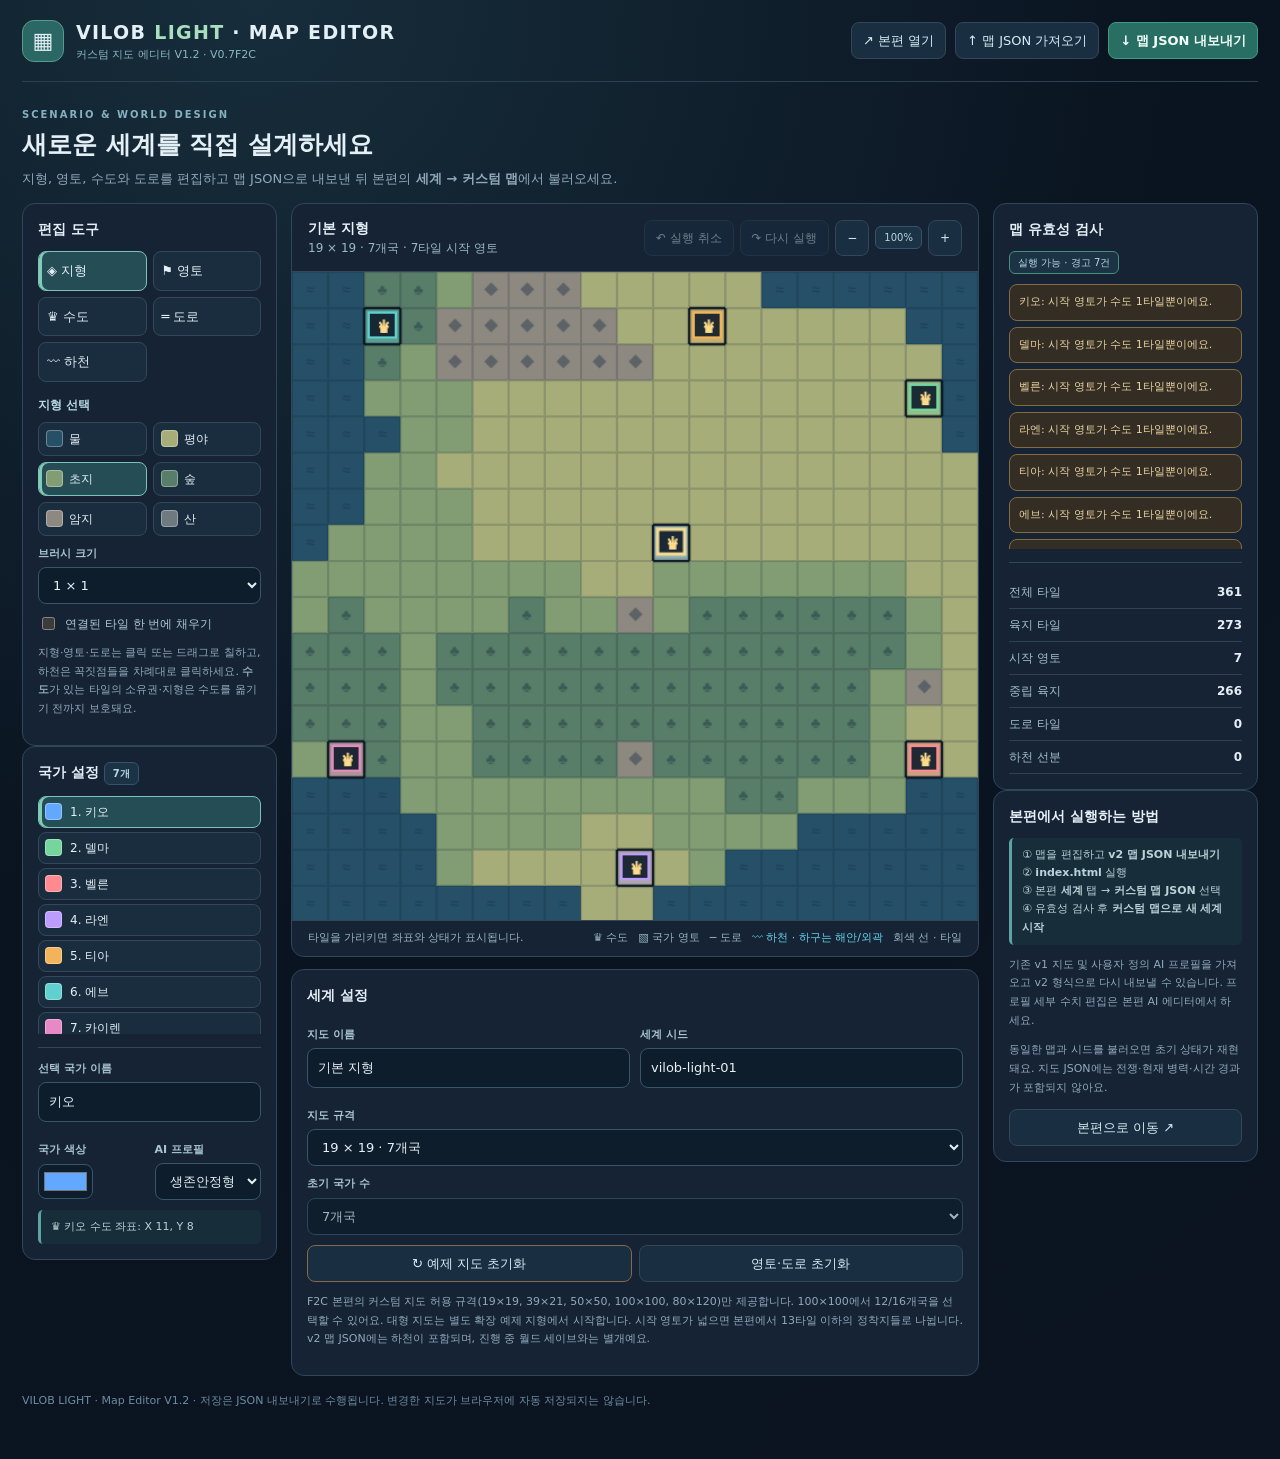
==== commit d335c6e6: "Add files via upload" ====
--- a/editor.html
+++ b/editor.html
@@ -1,121 +1,240 @@
-<!doctype html><html lang="ko"><head><meta charset="utf-8"><meta name="viewport" content="width=device-width,initial-scale=1"><title>VILOB Light V0.7A1A · 맵 에디터</title>
+<!DOCTYPE html>
+<html lang="ko"><head><meta charset="utf-8"><meta name="viewport" content="width=device-width,initial-scale=1,viewport-fit=cover"><title>VILOB LIGHT · Map Editor V1.2 · V0.7F2C</title>
 <style>
-:root{font-family:system-ui,-apple-system,'Segoe UI',sans-serif;background:#101923;color:#e9f2f6;color-scheme:dark}
-*{box-sizing:border-box}body{margin:0;padding:22px}header{max-width:1440px;margin:0 auto 17px}h1{font-size:23px;margin:0 0 7px}p{color:#aabac5;line-height:1.55;margin:4px 0 12px}
-.main{max-width:1440px;margin:auto;display:grid;grid-template-columns:minmax(0,1fr) 320px;gap:16px}.pane,.settings{background:#192734;border:1px solid #324454;border-radius:13px;padding:13px}
-.toolbar{display:flex;gap:8px;flex-wrap:wrap;margin:0 0 12px}button,.btn,select,input{font:inherit;color:inherit;border-radius:7px;border:1px solid #536674;background:#273a49;padding:8px 10px}button,.btn{cursor:pointer}button:hover,.btn:hover{background:#365369}.primary{background:#2876a0;border-color:#468db1}.label{font-size:12px;color:#acc2d0;margin-bottom:4px;display:block}label{display:block;margin-bottom:9px}input[type=text],select{width:100%;min-width:0}input[type=color]{height:38px;width:70px;padding:3px}.canvas-outer{overflow:auto;background:#0e1a23;border:1px solid #405362;border-radius:9px;max-height:76vh;touch-action:pan-x pan-y}canvas{display:block;cursor:crosshair;image-rendering:pixelated;max-width:none}.flex{display:flex;gap:8px;flex-wrap:wrap;align-items:center}.cols{display:grid;grid-template-columns:1fr 1fr;gap:8px}.sub{padding:11px;border:1px solid #385061;border-radius:9px;margin:10px 0}small{color:#9eb7c7}.status{white-space:pre-wrap;line-height:1.5;background:#10232f;color:#aee5ce;padding:10px;border-radius:8px;min-height:48px;font-size:12px}.warn{color:#ffc3a8}input[type=file]{display:none}.legend{font-size:12px;color:#b4d3de}.hint{color:#cbd8df;font-size:13px;margin:8px 0}
-@media(max-width:850px){body{padding:10px}.main{grid-template-columns:1fr}.settings{order:-1}.canvas-outer{max-height:62vh}header{padding:5px}h1{font-size:20px}}
-</style></head><body><header><h1>≋ VILOB LIGHT — 지도·하천 에디터</h1><p>V0.7A1A · 지형 / 국가 소유권 / 수도 / 도로 / 유향 하천 선분을 편집하고 V2 커스텀 맵으로 내보냅니다. 기존 V1 지도도 불러올 수 있어요.</p></header>
-<div class="main"><section class="pane"><div class="toolbar"><button id="create">새 지도</button><label class="btn" style="margin:0">JSON 가져오기<input id="import" type="file" accept=".json,application/json"></label><button id="validate">전체 검증</button><button class="primary" id="export">↓ V2 JSON 내보내기</button><button id="undo">↶ 되돌리기</button></div><div class="canvas-outer"><canvas id="map" aria-label="지도 편집 캔버스"></canvas></div><p class="hint">타일 도구는 칸을 클릭해 편집하고, 하천 도구는 <b>시작 꼭짓점 → 인접한 끝 꼭짓점</b>을 클릭해 흐름 방향을 지정해요. 바다에 인접한 꼭짓점으로 하천을 끝내야 JSON 검증에 통과해요.</p><p class="legend">▦ 지형 · ○ 수도 · ━ 도로 · <span style="color:#5bc6ec">━━━</span> 하천(소/중/대) · 국가별 색상</p><div id="status" class="status" role="status">지도 준비 중</div></section>
-<aside class="settings"><div class="cols"><label><span class="label">지도 크기</span><select id="size"><option value="19x19">19×19</option><option value="39x21" selected>39×21</option><option value="50x50">50×50</option><option value="100x100">100×100</option><option value="80x120">80×120</option></select></label><label><span class="label">화면 격자 크기</span><select id="tileSize"><option value="12">작게</option><option value="20" selected>보통</option><option value="30">크게</option></select></label></div>
-<label><span class="label">지도 이름</span><input id="mapName" type="text" maxlength="80" value="새 하천 지도"></label><label><span class="label">시드</span><input id="seed" type="text" maxlength="100" value="vilob-light-01"></label>
-<div class="sub"><label><span class="label">편집 도구</span><select id="tool"><option value="terrain">지형</option><option value="owner">국가 영토</option><option value="capital">수도 위치</option><option value="road">도로</option><option value="river">하천 선분 추가 / 방향 지정</option><option value="riverErase">하천 선분 제거</option></select></label><div class="cols"><label><span class="label">지형 종류</span><select id="terrain"><option value="plain">평야</option><option value="grass">초지</option><option value="forest">숲</option><option value="rock">암지</option><option value="mountain">산악</option><option value="water">물</option></select></label><label><span class="label">도로 등급</span><select id="road"><option value="0">없음</option><option value="1">Lv.1</option><option value="2">Lv.2</option></select></label></div><label><span class="label">하천 유량</span><select id="flow"><option value="1">소하천 (1)</option><option value="2">중하천 (2)</option><option value="3">대하천 (3)</option></select></label><button id="clearRivers">하천 전체 삭제</button></div>
-<div class="sub"><label><span class="label">국가</span><select id="owner"></select></label><label><span class="label">국가 이름</span><input id="nationName" type="text" maxlength="24"></label><div class="cols"><label><span class="label">국가 색상</span><input id="nationColor" type="color"></label><label><span class="label">AI 프로필 ID</span><input id="profile" type="text"></label></div><small>국가 ID는 0부터 시작하고 수도 1개가 반드시 필요합니다. 원본 JSON의 커스텀 AI 프로필은 보존돼요.</small></div>
-<p class="hint" id="selection">지도 클릭으로 선택</p></aside></div>
-<script>
-// The exact river topology validator from the game (no separate editor-specific rules).
-function riverVertex(id,width){return {x:id%(width+1),y:Math.floor(id/(width+1))};}
-function riverVertexId(x,y,width){return y*(width+1)+x;}
-function riverCoastalVertex(tiles,width,height,id){
-  const {x,y}=riverVertex(id,width);let land=0,water=0;
-  for(let dy=-1;dy<=0;dy++)for(let dx=-1;dx<=0;dx++){
-    const xx=x+dx,yy=y+dy;
-    if(xx<0||yy<0||xx>=width||yy>=height){water++;continue;}
-    if(tiles[yy*width+xx].terrain==='water')water++;else land++;
+:root{color-scheme:dark;--bg:#0c1521;--panel:#152335;--panel2:#1a2e40;--border:#334759;--text:#e4eff6;--muted:#91aabb;--accent:#72c8b5;--gold:#d8bc7d}
+*{box-sizing:border-box}body{margin:0;color:var(--text);background:radial-gradient(circle at 20% 0%,#172d3b 0%,#0a1320 52%,#0b1420 100%);font:13px/1.5 system-ui,-apple-system,'Malgun Gothic',sans-serif}button,input,select{font:inherit}button{cursor:pointer;color:inherit}button:focus-visible,input:focus-visible,select:focus-visible{outline:2px solid #74ccbe;outline-offset:2px}button:hover:not(:disabled){filter:brightness(1.13)}button:disabled{opacity:.45;cursor:not-allowed}a{color:#a7e5ce}.wrap{max-width:1580px;margin:auto;padding:0 22px 32px}.top{display:flex;align-items:center;justify-content:space-between;gap:15px;padding:18px 0;border-bottom:1px solid #2b4150;flex-wrap:wrap}.brand{display:flex;align-items:center;gap:12px}.glyph{width:42px;height:42px;border-radius:12px;display:grid;place-items:center;background:#2b6764;border:1px solid #579b8d;font-size:22px}.brand strong{letter-spacing:1.3px;font-size:19px}.brand small{display:block;color:#8bb8c4;font-size:11px}.headerlinks{display:flex;gap:9px;align-items:center}.btn,.linkbtn{border:1px solid var(--border);border-radius:8px;padding:8px 11px;background:#192e41;text-decoration:none;color:#d7ebf3;white-space:nowrap}.btn.primary{background:#286e63;border-color:#3c9a87;color:#f3fffd;font-weight:750}.btn.warn{border-color:#8a674d}.page-title{padding:25px 0 15px}.eyebrow{color:#83b1c1;letter-spacing:2px;font-weight:800;font-size:10px}.page-title h1{font-size:25px;margin:4px 0 5px}.page-title p{color:var(--muted);margin:0}.workspace{display:grid;grid-template-columns:255px minmax(0,1fr) 265px;align-items:start;gap:14px}.panel{background:var(--panel);border:1px solid #30465a;border-radius:13px;padding:15px;min-width:0}.panel h2{font-size:14px;margin:0 0 11px}.panel h3{font-size:12px;margin:14px 0 8px;color:#b9d8e2}.field{display:grid;gap:5px;margin:10px 0}.field label{font-size:11px;font-weight:750;color:#a9c4d1}.input{width:100%;min-width:0;padding:9px 10px;background:#0d1d2c;border:1px solid #39556a;border-radius:8px;color:#e6f1f4;outline:none}.input[type=color]{padding:3px;width:55px;height:35px}.side-hint{font-size:11px;color:var(--muted);line-height:1.7}.mode-grid{display:grid;grid-template-columns:1fr 1fr;gap:6px}.mode,.brush,.nationpick{border:1px solid #33495b;background:#192d3f;border-radius:8px;padding:9px 8px;text-align:left}.mode.active,.brush.active,.nationpick.active{border-color:#7cc2b6;background:#254d55;box-shadow:inset 3px 0 #80cdb6}.brush-list{display:grid;grid-template-columns:1fr 1fr;gap:6px;margin:8px 0 10px}.brush{display:flex;gap:6px;align-items:center;font-size:12px;padding:7px}.swatch{width:17px;height:17px;border-radius:4px;border:1px solid #ffffff50;flex:none}.nations{display:grid;gap:4px;max-height:238px;overflow:auto}.nationpick{display:flex;align-items:center;gap:8px;font-size:12px;padding:6px}.nationpick span:last-child{overflow:hidden;text-overflow:ellipsis;white-space:nowrap}.settings-row{display:grid;grid-template-columns:1fr 1fr;gap:10px}.editor-main{display:grid;gap:12px}.map-panel{padding:0;overflow:hidden}.map-header{display:flex;align-items:center;justify-content:space-between;gap:10px;padding:14px 16px;flex-wrap:wrap;border-bottom:1px solid var(--border)}.map-header strong{font-size:14px}.canvas-scroll{width:100%;overflow:auto;max-height:min(72vh,780px);background:#091927;touch-action:pan-x pan-y}.canvas-scroll canvas{display:block;max-width:none;touch-action:none;cursor:crosshair;image-rendering:auto}.map-bottom{display:flex;align-items:center;gap:10px;justify-content:space-between;flex-wrap:wrap;padding:9px 16px;border-top:1px solid #314657;color:#98b5c0;font-size:11px}.legend{display:flex;gap:10px;flex-wrap:wrap}.badge{display:inline-flex;align-items:center;gap:5px;padding:3px 8px;border:1px solid #35536a;border-radius:6px;background:#1c3346;color:#b8d6df;font-size:10px}.toolbar{display:flex;align-items:center;gap:6px;flex-wrap:wrap}.toolbar button{font-size:12px}.status{color:#abd8c5}.warnings{display:grid;gap:6px;max-height:265px;overflow:auto}.warning{font-size:11px;padding:9px;border-radius:8px;border:1px solid #42536a;background:#1c2b3d;color:#bcd0da}.warning.error{border-color:#925c56;background:#3f242b;color:#ffd0c7}.warning.warn{border-color:#806c40;background:#332d23;color:#ebd3a1}.statline{display:flex;align-items:center;justify-content:space-between;gap:8px;border-bottom:1px solid #2e4254;padding:7px 0;font-size:12px}.statline span{color:#a3bec9}.statline strong{font-variant-numeric:tabular-nums}.actions{display:flex;gap:7px;flex-wrap:wrap}.actions>*{flex:1}.footer{padding:17px 0;color:#6e8da1;font-size:11px}.toast{position:fixed;bottom:28px;left:50%;transform:translate(-50%,12px);opacity:0;pointer-events:none;background:#193e47;border:1px solid #72b8ad;box-shadow:0 14px 30px #0008;border-radius:9px;padding:12px 18px;max-width:90vw;z-index:10;transition:.2s;color:#ecfaf6}.toast.show{opacity:1;transform:translate(-50%,0)}.separator{height:1px;background:#304757;margin:13px 0}.file-button input{display:none}.subsection{border:1px solid #344a58;border-radius:9px;padding:10px;background:#112436}.map-meta{color:#9bb9c2;font-size:12px}.toggleline{display:flex;align-items:center;gap:7px;font-size:12px;color:#aec9d0}.toggleline input{accent-color:#6ac9ae}#riverControls[hidden]{display:none!important}#riverControls .actions>*{min-width:0}#riverControls .btn.selected{border-color:#78c9bc;background:#285965;color:#f2fffd}#riverHint{margin:7px 0 0}body .canvas-scroll canvas.river-mode{cursor:crosshair}.info{border-left:3px solid #5da3a3;background:#172e3a;padding:8px 10px;border-radius:5px;color:#b9d3d8;font-size:11px;line-height:1.65}
+@media(max-width:1110px){.workspace{grid-template-columns:240px minmax(0,1fr)}.right{grid-column:1/-1;display:grid;grid-template-columns:repeat(2,minmax(0,1fr));gap:12px}.right .panel{height:100%}}
+@media(max-width:690px){.wrap{padding:0 10px 20px}.top{padding:12px 0}.headerlinks{width:100%}.headerlinks>*{flex:1;text-align:center}.page-title{padding:16px 0 11px}.page-title h1{font-size:19px}.workspace{display:flex;flex-direction:column;gap:10px}.workspace>*{width:100%}.left{display:grid;grid-template-columns:1fr 1fr;gap:10px}.left .panel{padding:11px}.right{display:grid;grid-template-columns:1fr;gap:10px}.editor-main{display:contents}.editor-main>.panel{width:100%}.map-panel{order:-2}.left{order:0}.editor-main>.panel:not(.map-panel){order:1}.right{order:2}.brand strong{font-size:16px}.brush-list,.mode-grid{grid-template-columns:1fr 1fr}.toolbar .btn{padding:6px 8px}.canvas-scroll{max-height:55vh}.settings-row{grid-template-columns:1fr}.side-hint{font-size:10px}}
+</style></head><body><div class="wrap">
+<header class="top"><div class="brand"><div class="glyph">▦</div><div><strong>VILOB <span style="color:#a8dfbf">LIGHT</span> · MAP EDITOR</strong><small>커스텀 지도 에디터 V1.2 · V0.7F2C</small></div></div><div class="headerlinks"><a class="linkbtn" href="index.html">↗ 본편 열기</a><button id="importBtn" class="btn">↑ 맵 JSON 가져오기</button><button id="exportBtn" class="btn primary">↓ 맵 JSON 내보내기</button><input id="fileImport" type="file" accept=".json,application/json" hidden></div></header>
+<div class="page-title"><div class="eyebrow">SCENARIO & WORLD DESIGN</div><h1>새로운 세계를 직접 설계하세요</h1><p>지형, 영토, 수도와 도로를 편집하고 맵 JSON으로 내보낸 뒤 본편의 <b>세계 → 커스텀 맵</b>에서 불러오세요.</p></div>
+<div class="workspace">
+<aside class="left"><section class="panel"><h2>편집 도구</h2><div id="modeGrid" class="mode-grid"><button class="mode active" data-mode="terrain">◈ 지형</button><button class="mode" data-mode="owner">⚑ 영토</button><button class="mode" data-mode="capital">♛ 수도</button><button class="mode" data-mode="road">═ 도로</button><button class="mode" data-mode="river">〰 하천</button></div><h3 id="brushTitle">지형 선택</h3><div class="brush-list" id="brushList"></div><div class="subsection" id="riverControls" hidden><div class="field"><label for="riverFlow">하천 유량 (1~3)</label><select class="input" id="riverFlow"><option value="1">1 · 소하천</option><option value="2">2 · 하천</option><option value="3">3 · 대하천</option></select></div><div class="actions"><button class="btn primary" id="riverDrawBtn" type="button">✎ 하천 그리기</button><button class="btn" id="riverEraseBtn" type="button">⌫ 선분 지우기</button></div><div class="actions" style="margin-top:6px"><button class="btn" id="riverEndBtn" type="button">현재 경로 종료</button><button class="btn warn" id="riverClearBtn" type="button">하천 모두 제거</button></div><p class="side-hint" id="riverHint">타일의 <b>모서리 꼭짓점</b>을 클릭한 뒤 이웃 꼭짓점을 차례대로 선택해 물길을 연결하세요. 물과 물이 아닌 타일의 경계에서 끝나야 유효해요. 유량은 합류 후 줄일 수 없어요.</p></div><div class="field"><label for="brushSize">브러시 크기</label><select class="input" id="brushSize"><option value="0">1 × 1</option><option value="1">3 × 3</option><option value="2">5 × 5</option></select></div><label class="toggleline"><input type="checkbox" id="fillToggle"> 연결된 타일 한 번에 채우기</label><p class="side-hint">지형·영토·도로는 클릭 또는 드래그로 칠하고, 하천은 꼭짓점들을 차례대로 클릭하세요. <b>수도</b>가 있는 타일의 소유권·지형은 수도를 옮기기 전까지 보호돼요.</p></section>
+<section class="panel"><h2>국가 설정 <span class="badge" id="nationCount">7개</span></h2><div class="nations" id="nationButtons"></div><div class="separator"></div><div class="field"><label for="nationName">선택 국가 이름</label><input class="input" id="nationName" maxlength="30"></div><div class="settings-row"><div class="field"><label for="nationColor">국가 색상</label><input class="input" id="nationColor" type="color"></div><div class="field"><label for="nationProfile">AI 프로필</label><select id="nationProfile" class="input"></select></div></div><div class="info" id="capitalText"></div></section></aside>
+<main class="editor-main"><section class="panel map-panel"><div class="map-header"><div><strong id="mapTitle">지도 미리보기</strong><div class="map-meta" id="mapSubtitle">19 × 19 · 7개국</div></div><div class="toolbar"><button class="btn" id="undoBtn" title="Ctrl+Z">↶ 실행 취소</button><button class="btn" id="redoBtn" title="Ctrl+Y">↷ 다시 실행</button><button class="btn" id="zoomOut">−</button><span class="badge" id="zoomLabel">100%</span><button class="btn" id="zoomIn">+</button></div></div><div class="canvas-scroll" id="canvasScroll"><canvas id="canvas" aria-label="커스텀 지도 편집 캔버스"></canvas></div><div class="map-bottom"><span id="hoverInfo">타일을 가리키면 좌표와 상태가 표시됩니다.</span><div class="legend"><span>♛ 수도</span><span>▧ 국가 영토</span><span>─ 도로</span><span style="color:#69d6ed">〰 하천 · 하구는 해안/외곽</span><span>회색 선 · 타일</span></div></div></section>
+<section class="panel"><h2>세계 설정</h2><div class="settings-row"><div class="field"><label for="mapName">지도 이름</label><input id="mapName" class="input" maxlength="80" value="나의 커스텀 맵"></div><div class="field"><label for="mapSeed">세계 시드</label><input id="mapSeed" class="input" maxlength="100" value="vilob-light-01"></div></div><div class="field"><label for="mapSize">지도 규격</label><select id="mapSize" class="input"><option value="19x19">19 × 19 · 7개국</option><option value="39x21">39 × 21 · 12개국</option><option value="50x50">50 × 50 · 12개국</option><option value="100x100">100 × 100 · 12/16개국</option><option value="80x120">80 × 120 · 12개국</option></select></div><div class="field"><label for="nationCountChoice">초기 국가 수</label><select id="nationCountChoice" class="input"><option value="7">7개국</option><option value="12">12개국</option><option value="16">16개국</option></select></div><div class="actions"><button class="btn warn" id="resetPreset">↻ 예제 지도 초기화</button><button class="btn" id="clearOwners">영토·도로 초기화</button></div><p class="side-hint">F2C 본편의 커스텀 지도 허용 규격(19×19, 39×21, 50×50, 100×100, 80×120)만 제공합니다. 100×100에서 12/16개국을 선택할 수 있어요. 대형 지도는 별도 확장 예제 지형에서 시작합니다. 시작 영토가 넓으면 본편에서 13타일 이하의 정착지들로 나뉩니다. v2 맵 JSON에는 하천이 포함되며, 진행 중 월드 세이브와는 별개예요.</p></section></main>
+<aside class="right"><section class="panel"><h2>맵 유효성 검사</h2><div id="validStatus" class="badge">검사 중</div><div class="warnings" id="warnings" style="margin-top:10px"></div><div class="separator"></div><div id="stats"></div></section><section class="panel"><h2>본편에서 실행하는 방법</h2><div class="info">① 맵을 편집하고 <b>v2 맵 JSON 내보내기</b><br>② <b>index.html</b> 실행<br>③ 본편 <b>세계</b> 탭 → <b>커스텀 맵 JSON</b> 선택<br>④ 유효성 검사 후 <b>커스텀 맵으로 새 세계 시작</b></div><p class="side-hint">기존 v1 지도 및 사용자 정의 AI 프로필을 가져오고 v2 형식으로 다시 내보낼 수 있습니다. 프로필 세부 수치 편집은 본편 AI 에디터에서 하세요.</p><p class="side-hint">동일한 맵과 시드를 불러오면 초기 상태가 재현돼요. 지도 JSON에는 전쟁·현재 병력·시간 경과가 포함되지 않아요.</p><div class="actions"><a class="linkbtn" href="index.html" style="text-align:center;width:100%">본편으로 이동 ↗</a></div></section></aside>
+</div><footer class="footer">VILOB LIGHT · Map Editor V1.2 · 저장은 JSON 내보내기로 수행됩니다. 변경한 지도가 브라우저에 자동 저장되지는 않습니다.</footer></div><div class="toast" id="toast" role="status"></div>
+<script type="application/json" id="presetData">{"19x19":{"schema":"vilob-light-custom-map-v1","version":1,"name":"기본 지형","seed":"vilob-light-01","width":19,"height":19,"nations":[{"id":0,"name":"키오","color":"#62a8ff","profileId":"survival","capitalTileId":143},{"id":1,"name":"델마","color":"#74d69c","profileId":"diplomatic","capitalTileId":74},{"id":2,"name":"벨른","color":"#ff8b91","profileId":"expansionist","capitalTileId":264},{"id":3,"name":"라엔","color":"#bd9cff","profileId":"balanced","capitalTileId":313},{"id":4,"name":"티아","color":"#f2b45b","profileId":"urbanist","capitalTileId":30},{"id":5,"name":"에브","color":"#5fd0cf","profileId":"resource_seeker","capitalTileId":21},{"id":6,"name":"카이렌","color":"#e889c7","profileId":"technologist","capitalTileId":248}],"tiles":[{"terrain":"water","ownerId":null,"roadLevel":0},{"terrain":"water","ownerId":null,"roadLevel":0},{"terrain":"forest","ownerId":null,"roadLevel":0},{"terrain":"forest","ownerId":null,"roadLevel":0},{"terrain":"grass","ownerId":null,"roadLevel":0},{"terrain":"rock","ownerId":null,"roadLevel":0},{"terrain":"rock","ownerId":null,"roadLevel":0},{"terrain":"rock","ownerId":null,"roadLevel":0},{"terrain":"plain","ownerId":null,"roadLevel":0},{"terrain":"plain","ownerId":null,"roadLevel":0},{"terrain":"plain","ownerId":null,"roadLevel":0},{"terrain":"plain","ownerId":null,"roadLevel":0},{"terrain":"plain","ownerId":null,"roadLevel":0},{"terrain":"water","ownerId":null,"roadLevel":0},{"terrain":"water","ownerId":null,"roadLevel":0},{"terrain":"water","ownerId":null,"roadLevel":0},{"terrain":"water","ownerId":null,"roadLevel":0},{"terrain":"water","ownerId":null,"roadLevel":0},{"terrain":"water","ownerId":null,"roadLevel":0},{"terrain":"water","ownerId":null,"roadLevel":0},{"terrain":"water","ownerId":null,"roadLevel":0},{"terrain":"forest","ownerId":5,"roadLevel":0},{"terrain":"forest","ownerId":null,"roadLevel":0},{"terrain":"rock","ownerId":null,"roadLevel":0},{"terrain":"rock","ownerId":null,"roadLevel":0},{"terrain":"rock","ownerId":null,"roadLevel":0},{"terrain":"rock","ownerId":null,"roadLevel":0},{"terrain":"rock","ownerId":null,"roadLevel":0},{"terrain":"plain","ownerId":null,"roadLevel":0},{"terrain":"plain","ownerId":null,"roadLevel":0},{"terrain":"plain","ownerId":4,"roadLevel":0},{"terrain":"plain","ownerId":null,"roadLevel":0},{"terrain":"plain","ownerId":null,"roadLevel":0},{"terrain":"plain","ownerId":null,"roadLevel":0},{"terrain":"plain","ownerId":null,"roadLevel":0},{"terrain":"plain","ownerId":null,"roadLevel":0},{"terrain":"water","ownerId":null,"roadLevel":0},{"terrain":"water","ownerId":null,"roadLevel":0},{"terrain":"water","ownerId":null,"roadLevel":0},{"terrain":"water","ownerId":null,"roadLevel":0},{"terrain":"forest","ownerId":null,"roadLevel":0},{"terrain":"grass","ownerId":null,"roadLevel":0},{"terrain":"rock","ownerId":null,"roadLevel":0},{"terrain":"rock","ownerId":null,"roadLevel":0},{"terrain":"rock","ownerId":null,"roadLevel":0},{"terrain":"rock","ownerId":null,"roadLevel":0},{"terrain":"rock","ownerId":null,"roadLevel":0},{"terrain":"rock","ownerId":null,"roadLevel":0},{"terrain":"plain","ownerId":null,"roadLevel":0},{"terrain":"plain","ownerId":null,"roadLevel":0},{"terrain":"plain","ownerId":null,"roadLevel":0},{"terrain":"plain","ownerId":null,"roadLevel":0},{"terrain":"plain","ownerId":null,"roadLevel":0},{"terrain":"plain","ownerId":null,"roadLevel":0},{"terrain":"plain","ownerId":null,"roadLevel":0},{"terrain":"plain","ownerId":null,"roadLevel":0},{"terrain":"water","ownerId":null,"roadLevel":0},{"terrain":"water","ownerId":null,"roadLevel":0},{"terrain":"water","ownerId":null,"roadLevel":0},{"terrain":"grass","ownerId":null,"roadLevel":0},{"terrain":"grass","ownerId":null,"roadLevel":0},{"terrain":"grass","ownerId":null,"roadLevel":0},{"terrain":"plain","ownerId":null,"roadLevel":0},{"terrain":"plain","ownerId":null,"roadLevel":0},{"terrain":"plain","ownerId":null,"roadLevel":0},{"terrain":"plain","ownerId":null,"roadLevel":0},{"terrain":"plain","ownerId":null,"roadLevel":0},{"terrain":"plain","ownerId":null,"roadLevel":0},{"terrain":"plain","ownerId":null,"roadLevel":0},{"terrain":"plain","ownerId":null,"roadLevel":0},{"terrain":"plain","ownerId":null,"roadLevel":0},{"terrain":"plain","ownerId":null,"roadLevel":0},{"terrain":"plain","ownerId":null,"roadLevel":0},{"terrain":"plain","ownerId":null,"roadLevel":0},{"terrain":"plain","ownerId":1,"roadLevel":0},{"terrain":"water","ownerId":null,"roadLevel":0},{"terrain":"water","ownerId":null,"roadLevel":0},{"terrain":"water","ownerId":null,"roadLevel":0},{"terrain":"water","ownerId":null,"roadLevel":0},{"terrain":"grass","ownerId":null,"roadLevel":0},{"terrain":"grass","ownerId":null,"roadLevel":0},{"terrain":"plain","ownerId":null,"roadLevel":0},{"terrain":"plain","ownerId":null,"roadLevel":0},{"terrain":"plain","ownerId":null,"roadLevel":0},{"terrain":"plain","ownerId":null,"roadLevel":0},{"terrain":"plain","ownerId":null,"roadLevel":0},{"terrain":"plain","ownerId":null,"roadLevel":0},{"terrain":"plain","ownerId":null,"roadLevel":0},{"terrain":"plain","ownerId":null,"roadLevel":0},{"terrain":"plain","ownerId":null,"roadLevel":0},{"terrain":"plain","ownerId":null,"roadLevel":0},{"terrain":"plain","ownerId":null,"roadLevel":0},{"terrain":"plain","ownerId":null,"roadLevel":0},{"terrain":"plain","ownerId":null,"roadLevel":0},{"terrain":"water","ownerId":null,"roadLevel":0},{"terrain":"water","ownerId":null,"roadLevel":0},{"terrain":"water","ownerId":null,"roadLevel":0},{"terrain":"grass","ownerId":null,"roadLevel":0},{"terrain":"grass","ownerId":null,"roadLevel":0},{"terrain":"plain","ownerId":null,"roadLevel":0},{"terrain":"plain","ownerId":null,"roadLevel":0},{"terrain":"plain","ownerId":null,"roadLevel":0},{"terrain":"plain","ownerId":null,"roadLevel":0},{"terrain":"plain","ownerId":null,"roadLevel":0},{"terrain":"plain","ownerId":null,"roadLevel":0},{"terrain":"plain","ownerId":null,"roadLevel":0},{"terrain":"plain","ownerId":null,"roadLevel":0},{"terrain":"plain","ownerId":null,"roadLevel":0},{"terrain":"plain","ownerId":null,"roadLevel":0},{"terrain":"plain","ownerId":null,"roadLevel":0},{"terrain":"plain","ownerId":null,"roadLevel":0},{"terrain":"plain","ownerId":null,"roadLevel":0},{"terrain":"plain","ownerId":null,"roadLevel":0},{"terrain":"plain","ownerId":null,"roadLevel":0},{"terrain":"water","ownerId":null,"roadLevel":0},{"terrain":"water","ownerId":null,"roadLevel":0},{"terrain":"grass","ownerId":null,"roadLevel":0},{"terrain":"grass","ownerId":null,"roadLevel":0},{"terrain":"grass","ownerId":null,"roadLevel":0},{"terrain":"plain","ownerId":null,"roadLevel":0},{"terrain":"plain","ownerId":null,"roadLevel":0},{"terrain":"plain","ownerId":null,"roadLevel":0},{"terrain":"plain","ownerId":null,"roadLevel":0},{"terrain":"plain","ownerId":null,"roadLevel":0},{"terrain":"plain","ownerId":null,"roadLevel":0},{"terrain":"plain","ownerId":null,"roadLevel":0},{"terrain":"plain","ownerId":null,"roadLevel":0},{"terrain":"plain","ownerId":null,"roadLevel":0},{"terrain":"plain","ownerId":null,"roadLevel":0},{"terrain":"plain","ownerId":null,"roadLevel":0},{"terrain":"plain","ownerId":null,"roadLevel":0},{"terrain":"plain","ownerId":null,"roadLevel":0},{"terrain":"plain","ownerId":null,"roadLevel":0},{"terrain":"water","ownerId":null,"roadLevel":0},{"terrain":"grass","ownerId":null,"roadLevel":0},{"terrain":"grass","ownerId":null,"roadLevel":0},{"terrain":"grass","ownerId":null,"roadLevel":0},{"terrain":"grass","ownerId":null,"roadLevel":0},{"terrain":"plain","ownerId":null,"roadLevel":0},{"terrain":"plain","ownerId":null,"roadLevel":0},{"terrain":"plain","ownerId":null,"roadLevel":0},{"terrain":"plain","ownerId":null,"roadLevel":0},{"terrain":"plain","ownerId":null,"roadLevel":0},{"terrain":"plain","ownerId":0,"roadLevel":0},{"terrain":"plain","ownerId":null,"roadLevel":0},{"terrain":"plain","ownerId":null,"roadLevel":0},{"terrain":"plain","ownerId":null,"roadLevel":0},{"terrain":"plain","ownerId":null,"roadLevel":0},{"terrain":"plain","ownerId":null,"roadLevel":0},{"terrain":"plain","ownerId":null,"roadLevel":0},{"terrain":"plain","ownerId":null,"roadLevel":0},{"terrain":"plain","ownerId":null,"roadLevel":0},{"terrain":"grass","ownerId":null,"roadLevel":0},{"terrain":"grass","ownerId":null,"roadLevel":0},{"terrain":"grass","ownerId":null,"roadLevel":0},{"terrain":"grass","ownerId":null,"roadLevel":0},{"terrain":"grass","ownerId":null,"roadLevel":0},{"terrain":"grass","ownerId":null,"roadLevel":0},{"terrain":"grass","ownerId":null,"roadLevel":0},{"terrain":"grass","ownerId":null,"roadLevel":0},{"terrain":"plain","ownerId":null,"roadLevel":0},{"terrain":"plain","ownerId":null,"roadLevel":0},{"terrain":"grass","ownerId":null,"roadLevel":0},{"terrain":"grass","ownerId":null,"roadLevel":0},{"terrain":"grass","ownerId":null,"roadLevel":0},{"terrain":"grass","ownerId":null,"roadLevel":0},{"terrain":"grass","ownerId":null,"roadLevel":0},{"terrain":"grass","ownerId":null,"roadLevel":0},{"terrain":"grass","ownerId":null,"roadLevel":0},{"terrain":"plain","ownerId":null,"roadLevel":0},{"terrain":"plain","ownerId":null,"roadLevel":0},{"terrain":"grass","ownerId":null,"roadLevel":0},{"terrain":"forest","ownerId":null,"roadLevel":0},{"terrain":"grass","ownerId":null,"roadLevel":0},{"terrain":"grass","ownerId":null,"roadLevel":0},{"terrain":"grass","ownerId":null,"roadLevel":0},{"terrain":"grass","ownerId":null,"roadLevel":0},{"terrain":"forest","ownerId":null,"roadLevel":0},{"terrain":"grass","ownerId":null,"roadLevel":0},{"terrain":"grass","ownerId":null,"roadLevel":0},{"terrain":"rock","ownerId":null,"roadLevel":0},{"terrain":"grass","ownerId":null,"roadLevel":0},{"terrain":"forest","ownerId":null,"roadLevel":0},{"terrain":"forest","ownerId":null,"roadLevel":0},{"terrain":"forest","ownerId":null,"roadLevel":0},{"terrain":"forest","ownerId":null,"roadLevel":0},{"terrain":"forest","ownerId":null,"roadLevel":0},{"terrain":"forest","ownerId":null,"roadLevel":0},{"terrain":"grass","ownerId":null,"roadLevel":0},{"terrain":"plain","ownerId":null,"roadLevel":0},{"terrain":"forest","ownerId":null,"roadLevel":0},{"terrain":"forest","ownerId":null,"roadLevel":0},{"terrain":"forest","ownerId":null,"roadLevel":0},{"terrain":"grass","ownerId":null,"roadLevel":0},{"terrain":"forest","ownerId":null,"roadLevel":0},{"terrain":"forest","ownerId":null,"roadLevel":0},{"terrain":"forest","ownerId":null,"roadLevel":0},{"terrain":"forest","ownerId":null,"roadLevel":0},{"terrain":"forest","ownerId":null,"roadLevel":0},{"terrain":"forest","ownerId":null,"roadLevel":0},{"terrain":"forest","ownerId":null,"roadLevel":0},{"terrain":"forest","ownerId":null,"roadLevel":0},{"terrain":"forest","ownerId":null,"roadLevel":0},{"terrain":"forest","ownerId":null,"roadLevel":0},{"terrain":"forest","ownerId":null,"roadLevel":0},{"terrain":"forest","ownerId":null,"roadLevel":0},{"terrain":"forest","ownerId":null,"roadLevel":0},{"terrain":"grass","ownerId":null,"roadLevel":0},{"terrain":"plain","ownerId":null,"roadLevel":0},{"terrain":"forest","ownerId":null,"roadLevel":0},{"terrain":"forest","ownerId":null,"roadLevel":0},{"terrain":"forest","ownerId":null,"roadLevel":0},{"terrain":"grass","ownerId":null,"roadLevel":0},{"terrain":"forest","ownerId":null,"roadLevel":0},{"terrain":"forest","ownerId":null,"roadLevel":0},{"terrain":"forest","ownerId":null,"roadLevel":0},{"terrain":"forest","ownerId":null,"roadLevel":0},{"terrain":"forest","ownerId":null,"roadLevel":0},{"terrain":"forest","ownerId":null,"roadLevel":0},{"terrain":"forest","ownerId":null,"roadLevel":0},{"terrain":"forest","ownerId":null,"roadLevel":0},{"terrain":"forest","ownerId":null,"roadLevel":0},{"terrain":"forest","ownerId":null,"roadLevel":0},{"terrain":"forest","ownerId":null,"roadLevel":0},{"terrain":"forest","ownerId":null,"roadLevel":0},{"terrain":"grass","ownerId":null,"roadLevel":0},{"terrain":"rock","ownerId":null,"roadLevel":0},{"terrain":"plain","ownerId":null,"roadLevel":0},{"terrain":"forest","ownerId":null,"roadLevel":0},{"terrain":"forest","ownerId":null,"roadLevel":0},{"terrain":"forest","ownerId":null,"roadLevel":0},{"terrain":"grass","ownerId":null,"roadLevel":0},{"terrain":"grass","ownerId":null,"roadLevel":0},{"terrain":"forest","ownerId":null,"roadLevel":0},{"terrain":"forest","ownerId":null,"roadLevel":0},{"terrain":"forest","ownerId":null,"roadLevel":0},{"terrain":"forest","ownerId":null,"roadLevel":0},{"terrain":"forest","ownerId":null,"roadLevel":0},{"terrain":"forest","ownerId":null,"roadLevel":0},{"terrain":"forest","ownerId":null,"roadLevel":0},{"terrain":"forest","ownerId":null,"roadLevel":0},{"terrain":"forest","ownerId":null,"roadLevel":0},{"terrain":"forest","ownerId":null,"roadLevel":0},{"terrain":"forest","ownerId":null,"roadLevel":0},{"terrain":"grass","ownerId":null,"roadLevel":0},{"terrain":"plain","ownerId":null,"roadLevel":0},{"terrain":"plain","ownerId":null,"roadLevel":0},{"terrain":"grass","ownerId":null,"roadLevel":0},{"terrain":"grass","ownerId":6,"roadLevel":0},{"terrain":"forest","ownerId":null,"roadLevel":0},{"terrain":"grass","ownerId":null,"roadLevel":0},{"terrain":"grass","ownerId":null,"roadLevel":0},{"terrain":"forest","ownerId":null,"roadLevel":0},{"terrain":"forest","ownerId":null,"roadLevel":0},{"terrain":"forest","ownerId":null,"roadLevel":0},{"terrain":"forest","ownerId":null,"roadLevel":0},{"terrain":"rock","ownerId":null,"roadLevel":0},{"terrain":"forest","ownerId":null,"roadLevel":0},{"terrain":"forest","ownerId":null,"roadLevel":0},{"terrain":"forest","ownerId":null,"roadLevel":0},{"terrain":"forest","ownerId":null,"roadLevel":0},{"terrain":"forest","ownerId":null,"roadLevel":0},{"terrain":"forest","ownerId":null,"roadLevel":0},{"terrain":"grass","ownerId":null,"roadLevel":0},{"terrain":"plain","ownerId":2,"roadLevel":0},{"terrain":"plain","ownerId":null,"roadLevel":0},{"terrain":"water","ownerId":null,"roadLevel":0},{"terrain":"water","ownerId":null,"roadLevel":0},{"terrain":"water","ownerId":null,"roadLevel":0},{"terrain":"grass","ownerId":null,"roadLevel":0},{"terrain":"grass","ownerId":null,"roadLevel":0},{"terrain":"grass","ownerId":null,"roadLevel":0},{"terrain":"grass","ownerId":null,"roadLevel":0},{"terrain":"grass","ownerId":null,"roadLevel":0},{"terrain":"grass","ownerId":null,"roadLevel":0},{"terrain":"grass","ownerId":null,"roadLevel":0},{"terrain":"grass","ownerId":null,"roadLevel":0},{"terrain":"grass","ownerId":null,"roadLevel":0},{"terrain":"forest","ownerId":null,"roadLevel":0},{"terrain":"forest","ownerId":null,"roadLevel":0},{"terrain":"grass","ownerId":null,"roadLevel":0},{"terrain":"grass","ownerId":null,"roadLevel":0},{"terrain":"grass","ownerId":null,"roadLevel":0},{"terrain":"water","ownerId":null,"roadLevel":0},{"terrain":"water","ownerId":null,"roadLevel":0},{"terrain":"water","ownerId":null,"roadLevel":0},{"terrain":"water","ownerId":null,"roadLevel":0},{"terrain":"water","ownerId":null,"roadLevel":0},{"terrain":"water","ownerId":null,"roadLevel":0},{"terrain":"grass","ownerId":null,"roadLevel":0},{"terrain":"grass","ownerId":null,"roadLevel":0},{"terrain":"grass","ownerId":null,"roadLevel":0},{"terrain":"grass","ownerId":null,"roadLevel":0},{"terrain":"plain","ownerId":null,"roadLevel":0},{"terrain":"plain","ownerId":null,"roadLevel":0},{"terrain":"grass","ownerId":null,"roadLevel":0},{"terrain":"grass","ownerId":null,"roadLevel":0},{"terrain":"grass","ownerId":null,"roadLevel":0},{"terrain":"grass","ownerId":null,"roadLevel":0},{"terrain":"water","ownerId":null,"roadLevel":0},{"terrain":"water","ownerId":null,"roadLevel":0},{"terrain":"water","ownerId":null,"roadLevel":0},{"terrain":"water","ownerId":null,"roadLevel":0},{"terrain":"water","ownerId":null,"roadLevel":0},{"terrain":"water","ownerId":null,"roadLevel":0},{"terrain":"water","ownerId":null,"roadLevel":0},{"terrain":"water","ownerId":null,"roadLevel":0},{"terrain":"water","ownerId":null,"roadLevel":0},{"terrain":"grass","ownerId":null,"roadLevel":0},{"terrain":"plain","ownerId":null,"roadLevel":0},{"terrain":"plain","ownerId":null,"roadLevel":0},{"terrain":"plain","ownerId":null,"roadLevel":0},{"terrain":"plain","ownerId":null,"roadLevel":0},{"terrain":"plain","ownerId":3,"roadLevel":0},{"terrain":"plain","ownerId":null,"roadLevel":0},{"terrain":"grass","ownerId":null,"roadLevel":0},{"terrain":"water","ownerId":null,"roadLevel":0},{"terrain":"water","ownerId":null,"roadLevel":0},{"terrain":"water","ownerId":null,"roadLevel":0},{"terrain":"water","ownerId":null,"roadLevel":0},{"terrain":"water","ownerId":null,"roadLevel":0},{"terrain":"water","ownerId":null,"roadLevel":0},{"terrain":"water","ownerId":null,"roadLevel":0},{"terrain":"water","ownerId":null,"roadLevel":0},{"terrain":"water","ownerId":null,"roadLevel":0},{"terrain":"water","ownerId":null,"roadLevel":0},{"terrain":"water","ownerId":null,"roadLevel":0},{"terrain":"water","ownerId":null,"roadLevel":0},{"terrain":"water","ownerId":null,"roadLevel":0},{"terrain":"water","ownerId":null,"roadLevel":0},{"terrain":"water","ownerId":null,"roadLevel":0},{"terrain":"plain","ownerId":null,"roadLevel":0},{"terrain":"plain","ownerId":null,"roadLevel":0},{"terrain":"water","ownerId":null,"roadLevel":0},{"terrain":"water","ownerId":null,"roadLevel":0},{"terrain":"water","ownerId":null,"roadLevel":0},{"terrain":"water","ownerId":null,"roadLevel":0},{"terrain":"water","ownerId":null,"roadLevel":0},{"terrain":"water","ownerId":null,"roadLevel":0},{"terrain":"water","ownerId":null,"roadLevel":0},{"terrain":"water","ownerId":null,"roadLevel":0},{"terrain":"water","ownerId":null,"roadLevel":0},{"terrain":"water","ownerId":null,"roadLevel":0},{"terrain":"water","ownerId":null,"roadLevel":0},{"terrain":"water","ownerId":null,"roadLevel":0},{"terrain":"water","ownerId":null,"roadLevel":0},{"terrain":"water","ownerId":null,"roadLevel":0},{"terrain":"water","ownerId":null,"roadLevel":0},{"terrain":"water","ownerId":null,"roadLevel":0},{"terrain":"water","ownerId":null,"roadLevel":0},{"terrain":"water","ownerId":null,"roadLevel":0},{"terrain":"water","ownerId":null,"roadLevel":0},{"terrain":"water","ownerId":null,"roadLevel":0},{"terrain":"water","ownerId":null,"roadLevel":0},{"terrain":"water","ownerId":null,"roadLevel":0},{"terrain":"water","ownerId":null,"roadLevel":0},{"terrain":"water","ownerId":null,"roadLevel":0},{"terrain":"water","ownerId":null,"roadLevel":0},{"terrain":"water","ownerId":null,"roadLevel":0},{"terrain":"water","ownerId":null,"roadLevel":0},{"terrain":"water","ownerId":null,"roadLevel":0}]},"39x21":{"schema":"vilob-light-custom-map-v1","version":1,"name":"기본 지형","seed":"vilob-light-wide-01","width":39,"height":21,"nations":[{"id":0,"name":"키오","color":"#62a8ff","profileId":"survival","capitalTileId":57},{"id":1,"name":"델마","color":"#74d69c","profileId":"diplomatic","capitalTileId":767},{"id":2,"name":"벨른","color":"#ff8b91","profileId":"expansionist","capitalTileId":306},{"id":3,"name":"라엔","color":"#bd9cff","profileId":"balanced","capitalTileId":605},{"id":4,"name":"티아","color":"#f2b45b","profileId":"urbanist","capitalTileId":755},{"id":5,"name":"에브","color":"#5fd0cf","profileId":"resource_seeker","capitalTileId":700},{"id":6,"name":"카이렌","color":"#e889c7","profileId":"technologist","capitalTileId":47},{"id":7,"name":"아르덴","color":"#e5ca76","profileId":"road_admin","capitalTileId":66},{"id":8,"name":"노르바","color":"#acaaa0","profileId":"fortress","capitalTileId":334},{"id":9,"name":"세렌","color":"#63a9a4","profileId":"diplomatic_cautious","capitalTileId":401},{"id":10,"name":"로반","color":"#df855b","profileId":"expansionist_opportunist","capitalTileId":547},{"id":11,"name":"베시아","color":"#be85cd","profileId":"urbanist_productive","capitalTileId":496}],"tiles":[{"terrain":"water","ownerId":null,"roadLevel":0},{"terrain":"water","ownerId":null,"roadLevel":0},{"terrain":"water","ownerId":null,"roadLevel":0},{"terrain":"water","ownerId":null,"roadLevel":0},{"terrain":"water","ownerId":null,"roadLevel":0},{"terrain":"water","ownerId":null,"roadLevel":0},{"terrain":"forest","ownerId":null,"roadLevel":0},{"terrain":"forest","ownerId":null,"roadLevel":0},{"terrain":"forest","ownerId":null,"roadLevel":0},{"terrain":"grass","ownerId":null,"roadLevel":0},{"terrain":"grass","ownerId":null,"roadLevel":0},{"terrain":"water","ownerId":null,"roadLevel":0},{"terrain":"water","ownerId":null,"roadLevel":0},{"terrain":"water","ownerId":null,"roadLevel":0},{"terrain":"water","ownerId":null,"roadLevel":0},{"terrain":"water","ownerId":null,"roadLevel":0},{"terrain":"water","ownerId":null,"roadLevel":0},{"terrain":"water","ownerId":null,"roadLevel":0},{"terrain":"water","ownerId":null,"roadLevel":0},{"terrain":"grass","ownerId":null,"roadLevel":0},{"terrain":"grass","ownerId":null,"roadLevel":0},{"terrain":"forest","ownerId":null,"roadLevel":0},{"terrain":"grass","ownerId":null,"roadLevel":0},{"terrain":"grass","ownerId":null,"roadLevel":0},{"terrain":"plain","ownerId":null,"roadLevel":0},{"terrain":"plain","ownerId":null,"roadLevel":0},{"terrain":"plain","ownerId":null,"roadLevel":0},{"terrain":"plain","ownerId":null,"roadLevel":0},{"terrain":"water","ownerId":null,"roadLevel":0},{"terrain":"water","ownerId":null,"roadLevel":0},{"terrain":"water","ownerId":null,"roadLevel":0},{"terrain":"water","ownerId":null,"roadLevel":0},{"terrain":"water","ownerId":null,"roadLevel":0},{"terrain":"water","ownerId":null,"roadLevel":0},{"terrain":"water","ownerId":null,"roadLevel":0},{"terrain":"water","ownerId":null,"roadLevel":0},{"terrain":"water","ownerId":null,"roadLevel":0},{"terrain":"water","ownerId":null,"roadLevel":0},{"terrain":"water","ownerId":null,"roadLevel":0},{"terrain":"water","ownerId":null,"roadLevel":0},{"terrain":"water","ownerId":null,"roadLevel":0},{"terrain":"water","ownerId":null,"roadLevel":0},{"terrain":"water","ownerId":null,"roadLevel":0},{"terrain":"water","ownerId":null,"roadLevel":0},{"terrain":"forest","ownerId":null,"roadLevel":0},{"terrain":"forest","ownerId":null,"roadLevel":0},{"terrain":"forest","ownerId":null,"roadLevel":0},{"terrain":"grass","ownerId":6,"roadLevel":0},{"terrain":"grass","ownerId":null,"roadLevel":0},{"terrain":"grass","ownerId":null,"roadLevel":0},{"terrain":"grass","ownerId":null,"roadLevel":0},{"terrain":"grass","ownerId":null,"roadLevel":0},{"terrain":"grass","ownerId":null,"roadLevel":0},{"terrain":"water","ownerId":null,"roadLevel":0},{"terrain":"water","ownerId":null,"roadLevel":0},{"terrain":"water","ownerId":null,"roadLevel":0},{"terrain":"grass","ownerId":null,"roadLevel":0},{"terrain":"grass","ownerId":0,"roadLevel":0},{"terrain":"grass","ownerId":null,"roadLevel":0},{"terrain":"grass","ownerId":null,"roadLevel":0},{"terrain":"forest","ownerId":null,"roadLevel":0},{"terrain":"grass","ownerId":null,"roadLevel":0},{"terrain":"grass","ownerId":null,"roadLevel":0},{"terrain":"grass","ownerId":null,"roadLevel":0},{"terrain":"grass","ownerId":null,"roadLevel":0},{"terrain":"plain","ownerId":null,"roadLevel":0},{"terrain":"plain","ownerId":7,"roadLevel":0},{"terrain":"plain","ownerId":null,"roadLevel":0},{"terrain":"plain","ownerId":null,"roadLevel":0},{"terrain":"water","ownerId":null,"roadLevel":0},{"terrain":"water","ownerId":null,"roadLevel":0},{"terrain":"water","ownerId":null,"roadLevel":0},{"terrain":"water","ownerId":null,"roadLevel":0},{"terrain":"water","ownerId":null,"roadLevel":0},{"terrain":"water","ownerId":null,"roadLevel":0},{"terrain":"water","ownerId":null,"roadLevel":0},{"terrain":"water","ownerId":null,"roadLevel":0},{"terrain":"water","ownerId":null,"roadLevel":0},{"terrain":"water","ownerId":null,"roadLevel":0},{"terrain":"water","ownerId":null,"roadLevel":0},{"terrain":"water","ownerId":null,"roadLevel":0},{"terrain":"water","ownerId":null,"roadLevel":0},{"terrain":"grass","ownerId":null,"roadLevel":0},{"terrain":"grass","ownerId":null,"roadLevel":0},{"terrain":"grass","ownerId":null,"roadLevel":0},{"terrain":"grass","ownerId":null,"roadLevel":0},{"terrain":"grass","ownerId":null,"roadLevel":0},{"terrain":"rock","ownerId":null,"roadLevel":0},{"terrain":"grass","ownerId":null,"roadLevel":0},{"terrain":"grass","ownerId":null,"roadLevel":0},{"terrain":"grass","ownerId":null,"roadLevel":0},{"terrain":"grass","ownerId":null,"roadLevel":0},{"terrain":"grass","ownerId":null,"roadLevel":0},{"terrain":"plain","ownerId":null,"roadLevel":0},{"terrain":"plain","ownerId":null,"roadLevel":0},{"terrain":"plain","ownerId":null,"roadLevel":0},{"terrain":"plain","ownerId":null,"roadLevel":0},{"terrain":"rock","ownerId":null,"roadLevel":0},{"terrain":"rock","ownerId":null,"roadLevel":0},{"terrain":"rock","ownerId":null,"roadLevel":0},{"terrain":"grass","ownerId":null,"roadLevel":0},{"terrain":"grass","ownerId":null,"roadLevel":0},{"terrain":"grass","ownerId":null,"roadLevel":0},{"terrain":"grass","ownerId":null,"roadLevel":0},{"terrain":"grass","ownerId":null,"roadLevel":0},{"terrain":"plain","ownerId":null,"roadLevel":0},{"terrain":"plain","ownerId":null,"roadLevel":0},{"terrain":"plain","ownerId":null,"roadLevel":0},{"terrain":"plain","ownerId":null,"roadLevel":0},{"terrain":"plain","ownerId":null,"roadLevel":0},{"terrain":"water","ownerId":null,"roadLevel":0},{"terrain":"water","ownerId":null,"roadLevel":0},{"terrain":"water","ownerId":null,"roadLevel":0},{"terrain":"water","ownerId":null,"roadLevel":0},{"terrain":"water","ownerId":null,"roadLevel":0},{"terrain":"water","ownerId":null,"roadLevel":0},{"terrain":"water","ownerId":null,"roadLevel":0},{"terrain":"water","ownerId":null,"roadLevel":0},{"terrain":"water","ownerId":null,"roadLevel":0},{"terrain":"water","ownerId":null,"roadLevel":0},{"terrain":"plain","ownerId":null,"roadLevel":0},{"terrain":"plain","ownerId":null,"roadLevel":0},{"terrain":"grass","ownerId":null,"roadLevel":0},{"terrain":"grass","ownerId":null,"roadLevel":0},{"terrain":"grass","ownerId":null,"roadLevel":0},{"terrain":"rock","ownerId":null,"roadLevel":0},{"terrain":"rock","ownerId":null,"roadLevel":0},{"terrain":"plain","ownerId":null,"roadLevel":0},{"terrain":"grass","ownerId":null,"roadLevel":0},{"terrain":"grass","ownerId":null,"roadLevel":0},{"terrain":"rock","ownerId":null,"roadLevel":0},{"terrain":"rock","ownerId":null,"roadLevel":0},{"terrain":"rock","ownerId":null,"roadLevel":0},{"terrain":"rock","ownerId":null,"roadLevel":0},{"terrain":"rock","ownerId":null,"roadLevel":0},{"terrain":"rock","ownerId":null,"roadLevel":0},{"terrain":"rock","ownerId":null,"roadLevel":0},{"terrain":"rock","ownerId":null,"roadLevel":0},{"terrain":"rock","ownerId":null,"roadLevel":0},{"terrain":"grass","ownerId":null,"roadLevel":0},{"terrain":"forest","ownerId":null,"roadLevel":0},{"terrain":"forest","ownerId":null,"roadLevel":0},{"terrain":"forest","ownerId":null,"roadLevel":0},{"terrain":"grass","ownerId":null,"roadLevel":0},{"terrain":"grass","ownerId":null,"roadLevel":0},{"terrain":"plain","ownerId":null,"roadLevel":0},{"terrain":"grass","ownerId":null,"roadLevel":0},{"terrain":"grass","ownerId":null,"roadLevel":0},{"terrain":"plain","ownerId":null,"roadLevel":0},{"terrain":"water","ownerId":null,"roadLevel":0},{"terrain":"water","ownerId":null,"roadLevel":0},{"terrain":"water","ownerId":null,"roadLevel":0},{"terrain":"water","ownerId":null,"roadLevel":0},{"terrain":"water","ownerId":null,"roadLevel":0},{"terrain":"water","ownerId":null,"roadLevel":0},{"terrain":"water","ownerId":null,"roadLevel":0},{"terrain":"water","ownerId":null,"roadLevel":0},{"terrain":"water","ownerId":null,"roadLevel":0},{"terrain":"plain","ownerId":null,"roadLevel":0},{"terrain":"plain","ownerId":null,"roadLevel":0},{"terrain":"plain","ownerId":null,"roadLevel":0},{"terrain":"plain","ownerId":null,"roadLevel":0},{"terrain":"plain","ownerId":null,"roadLevel":0},{"terrain":"plain","ownerId":null,"roadLevel":0},{"terrain":"plain","ownerId":null,"roadLevel":0},{"terrain":"plain","ownerId":null,"roadLevel":0},{"terrain":"plain","ownerId":null,"roadLevel":0},{"terrain":"grass","ownerId":null,"roadLevel":0},{"terrain":"rock","ownerId":null,"roadLevel":0},{"terrain":"rock","ownerId":null,"roadLevel":0},{"terrain":"rock","ownerId":null,"roadLevel":0},{"terrain":"rock","ownerId":null,"roadLevel":0},{"terrain":"rock","ownerId":null,"roadLevel":0},{"terrain":"rock","ownerId":null,"roadLevel":0},{"terrain":"rock","ownerId":null,"roadLevel":0},{"terrain":"rock","ownerId":null,"roadLevel":0},{"terrain":"rock","ownerId":null,"roadLevel":0},{"terrain":"rock","ownerId":null,"roadLevel":0},{"terrain":"grass","ownerId":null,"roadLevel":0},{"terrain":"forest","ownerId":null,"roadLevel":0},{"terrain":"forest","ownerId":null,"roadLevel":0},{"terrain":"forest","ownerId":null,"roadLevel":0},{"terrain":"forest","ownerId":null,"roadLevel":0},{"terrain":"grass","ownerId":null,"roadLevel":0},{"terrain":"grass","ownerId":null,"roadLevel":0},{"terrain":"grass","ownerId":null,"roadLevel":0},{"terrain":"plain","ownerId":null,"roadLevel":0},{"terrain":"plain","ownerId":null,"roadLevel":0},{"terrain":"grass","ownerId":null,"roadLevel":0},{"terrain":"water","ownerId":null,"roadLevel":0},{"terrain":"water","ownerId":null,"roadLevel":0},{"terrain":"water","ownerId":null,"roadLevel":0},{"terrain":"water","ownerId":null,"roadLevel":0},{"terrain":"water","ownerId":null,"roadLevel":0},{"terrain":"water","ownerId":null,"roadLevel":0},{"terrain":"water","ownerId":null,"roadLevel":0},{"terrain":"water","ownerId":null,"roadLevel":0},{"terrain":"plain","ownerId":null,"roadLevel":0},{"terrain":"plain","ownerId":null,"roadLevel":0},{"terrain":"plain","ownerId":null,"roadLevel":0},{"terrain":"plain","ownerId":null,"roadLevel":0},{"terrain":"plain","ownerId":null,"roadLevel":0},{"terrain":"plain","ownerId":null,"roadLevel":0},{"terrain":"plain","ownerId":null,"roadLevel":0},{"terrain":"plain","ownerId":null,"roadLevel":0},{"terrain":"grass","ownerId":null,"roadLevel":0},{"terrain":"mountain","ownerId":null,"roadLevel":0},{"terrain":"mountain","ownerId":null,"roadLevel":0},{"terrain":"mountain","ownerId":null,"roadLevel":0},{"terrain":"mountain","ownerId":null,"roadLevel":0},{"terrain":"rock","ownerId":null,"roadLevel":0},{"terrain":"plain","ownerId":null,"roadLevel":0},{"terrain":"plain","ownerId":null,"roadLevel":0},{"terrain":"plain","ownerId":null,"roadLevel":0},{"terrain":"rock","ownerId":null,"roadLevel":0},{"terrain":"rock","ownerId":null,"roadLevel":0},{"terrain":"grass","ownerId":null,"roadLevel":0},{"terrain":"grass","ownerId":null,"roadLevel":0},{"terrain":"forest","ownerId":null,"roadLevel":0},{"terrain":"forest","ownerId":null,"roadLevel":0},{"terrain":"forest","ownerId":null,"roadLevel":0},{"terrain":"forest","ownerId":null,"roadLevel":0},{"terrain":"grass","ownerId":null,"roadLevel":0},{"terrain":"grass","ownerId":null,"roadLevel":0},{"terrain":"plain","ownerId":null,"roadLevel":0},{"terrain":"plain","ownerId":null,"roadLevel":0},{"terrain":"plain","ownerId":null,"roadLevel":0},{"terrain":"plain","ownerId":null,"roadLevel":0},{"terrain":"water","ownerId":null,"roadLevel":0},{"terrain":"water","ownerId":null,"roadLevel":0},{"terrain":"water","ownerId":null,"roadLevel":0},{"terrain":"water","ownerId":null,"roadLevel":0},{"terrain":"water","ownerId":null,"roadLevel":0},{"terrain":"water","ownerId":null,"roadLevel":0},{"terrain":"water","ownerId":null,"roadLevel":0},{"terrain":"water","ownerId":null,"roadLevel":0},{"terrain":"plain","ownerId":null,"roadLevel":0},{"terrain":"plain","ownerId":null,"roadLevel":0},{"terrain":"plain","ownerId":null,"roadLevel":0},{"terrain":"plain","ownerId":null,"roadLevel":0},{"terrain":"plain","ownerId":null,"roadLevel":0},{"terrain":"plain","ownerId":null,"roadLevel":0},{"terrain":"plain","ownerId":null,"roadLevel":0},{"terrain":"grass","ownerId":null,"roadLevel":0},{"terrain":"grass","ownerId":null,"roadLevel":0},{"terrain":"mountain","ownerId":null,"roadLevel":0},{"terrain":"mountain","ownerId":null,"roadLevel":0},{"terrain":"rock","ownerId":null,"roadLevel":0},{"terrain":"rock","ownerId":null,"roadLevel":0},{"terrain":"rock","ownerId":null,"roadLevel":0},{"terrain":"plain","ownerId":null,"roadLevel":0},{"terrain":"plain","ownerId":null,"roadLevel":0},{"terrain":"plain","ownerId":null,"roadLevel":0},{"terrain":"plain","ownerId":null,"roadLevel":0},{"terrain":"plain","ownerId":null,"roadLevel":0},{"terrain":"grass","ownerId":null,"roadLevel":0},{"terrain":"forest","ownerId":null,"roadLevel":0},{"terrain":"grass","ownerId":null,"roadLevel":0},{"terrain":"forest","ownerId":null,"roadLevel":0},{"terrain":"forest","ownerId":null,"roadLevel":0},{"terrain":"forest","ownerId":null,"roadLevel":0},{"terrain":"grass","ownerId":null,"roadLevel":0},{"terrain":"grass","ownerId":null,"roadLevel":0},{"terrain":"plain","ownerId":null,"roadLevel":0},{"terrain":"plain","ownerId":null,"roadLevel":0},{"terrain":"plain","ownerId":null,"roadLevel":0},{"terrain":"plain","ownerId":null,"roadLevel":0},{"terrain":"grass","ownerId":null,"roadLevel":0},{"terrain":"water","ownerId":null,"roadLevel":0},{"terrain":"water","ownerId":null,"roadLevel":0},{"terrain":"water","ownerId":null,"roadLevel":0},{"terrain":"water","ownerId":null,"roadLevel":0},{"terrain":"water","ownerId":null,"roadLevel":0},{"terrain":"water","ownerId":null,"roadLevel":0},{"terrain":"water","ownerId":null,"roadLevel":0},{"terrain":"plain","ownerId":null,"roadLevel":0},{"terrain":"plain","ownerId":null,"roadLevel":0},{"terrain":"plain","ownerId":null,"roadLevel":0},{"terrain":"plain","ownerId":null,"roadLevel":0},{"terrain":"plain","ownerId":null,"roadLevel":0},{"terrain":"plain","ownerId":null,"roadLevel":0},{"terrain":"plain","ownerId":null,"roadLevel":0},{"terrain":"grass","ownerId":null,"roadLevel":0},{"terrain":"grass","ownerId":null,"roadLevel":0},{"terrain":"rock","ownerId":null,"roadLevel":0},{"terrain":"rock","ownerId":null,"roadLevel":0},{"terrain":"rock","ownerId":null,"roadLevel":0},{"terrain":"rock","ownerId":null,"roadLevel":0},{"terrain":"mountain","ownerId":null,"roadLevel":0},{"terrain":"mountain","ownerId":null,"roadLevel":0},{"terrain":"rock","ownerId":null,"roadLevel":0},{"terrain":"plain","ownerId":null,"roadLevel":0},{"terrain":"plain","ownerId":null,"roadLevel":0},{"terrain":"plain","ownerId":null,"roadLevel":0},{"terrain":"grass","ownerId":null,"roadLevel":0},{"terrain":"grass","ownerId":null,"roadLevel":0},{"terrain":"grass","ownerId":null,"roadLevel":0},{"terrain":"forest","ownerId":null,"roadLevel":0},{"terrain":"forest","ownerId":null,"roadLevel":0},{"terrain":"forest","ownerId":null,"roadLevel":0},{"terrain":"grass","ownerId":null,"roadLevel":0},{"terrain":"grass","ownerId":null,"roadLevel":0},{"terrain":"plain","ownerId":null,"roadLevel":0},{"terrain":"plain","ownerId":null,"roadLevel":0},{"terrain":"plain","ownerId":null,"roadLevel":0},{"terrain":"plain","ownerId":null,"roadLevel":0},{"terrain":"grass","ownerId":2,"roadLevel":0},{"terrain":"plain","ownerId":null,"roadLevel":0},{"terrain":"water","ownerId":null,"roadLevel":0},{"terrain":"water","ownerId":null,"roadLevel":0},{"terrain":"water","ownerId":null,"roadLevel":0},{"terrain":"water","ownerId":null,"roadLevel":0},{"terrain":"grass","ownerId":null,"roadLevel":0},{"terrain":"plain","ownerId":null,"roadLevel":0},{"terrain":"plain","ownerId":null,"roadLevel":0},{"terrain":"plain","ownerId":null,"roadLevel":0},{"terrain":"plain","ownerId":null,"roadLevel":0},{"terrain":"plain","ownerId":null,"roadLevel":0},{"terrain":"plain","ownerId":null,"roadLevel":0},{"terrain":"plain","ownerId":null,"roadLevel":0},{"terrain":"grass","ownerId":null,"roadLevel":0},{"terrain":"rock","ownerId":null,"roadLevel":0},{"terrain":"grass","ownerId":null,"roadLevel":0},{"terrain":"grass","ownerId":null,"roadLevel":0},{"terrain":"rock","ownerId":null,"roadLevel":0},{"terrain":"rock","ownerId":null,"roadLevel":0},{"terrain":"rock","ownerId":null,"roadLevel":0},{"terrain":"mountain","ownerId":null,"roadLevel":0},{"terrain":"mountain","ownerId":null,"roadLevel":0},{"terrain":"mountain","ownerId":null,"roadLevel":0},{"terrain":"plain","ownerId":null,"roadLevel":0},{"terrain":"plain","ownerId":null,"roadLevel":0},{"terrain":"plain","ownerId":null,"roadLevel":0},{"terrain":"grass","ownerId":null,"roadLevel":0},{"terrain":"grass","ownerId":8,"roadLevel":0},{"terrain":"forest","ownerId":null,"roadLevel":0},{"terrain":"forest","ownerId":null,"roadLevel":0},{"terrain":"forest","ownerId":null,"roadLevel":0},{"terrain":"forest","ownerId":null,"roadLevel":0},{"terrain":"forest","ownerId":null,"roadLevel":0},{"terrain":"forest","ownerId":null,"roadLevel":0},{"terrain":"grass","ownerId":null,"roadLevel":0},{"terrain":"plain","ownerId":null,"roadLevel":0},{"terrain":"plain","ownerId":null,"roadLevel":0},{"terrain":"grass","ownerId":null,"roadLevel":0},{"terrain":"grass","ownerId":null,"roadLevel":0},{"terrain":"grass","ownerId":null,"roadLevel":0},{"terrain":"grass","ownerId":null,"roadLevel":0},{"terrain":"grass","ownerId":null,"roadLevel":0},{"terrain":"grass","ownerId":null,"roadLevel":0},{"terrain":"water","ownerId":null,"roadLevel":0},{"terrain":"grass","ownerId":null,"roadLevel":0},{"terrain":"plain","ownerId":null,"roadLevel":0},{"terrain":"plain","ownerId":null,"roadLevel":0},{"terrain":"water","ownerId":null,"roadLevel":0},{"terrain":"water","ownerId":null,"roadLevel":0},{"terrain":"water","ownerId":null,"roadLevel":0},{"terrain":"grass","ownerId":null,"roadLevel":0},{"terrain":"grass","ownerId":null,"roadLevel":0},{"terrain":"grass","ownerId":null,"roadLevel":0},{"terrain":"grass","ownerId":null,"roadLevel":0},{"terrain":"grass","ownerId":null,"roadLevel":0},{"terrain":"grass","ownerId":null,"roadLevel":0},{"terrain":"forest","ownerId":null,"roadLevel":0},{"terrain":"rock","ownerId":null,"roadLevel":0},{"terrain":"rock","ownerId":null,"roadLevel":0},{"terrain":"mountain","ownerId":null,"roadLevel":0},{"terrain":"mountain","ownerId":null,"roadLevel":0},{"terrain":"mountain","ownerId":null,"roadLevel":0},{"terrain":"grass","ownerId":null,"roadLevel":0},{"terrain":"grass","ownerId":null,"roadLevel":0},{"terrain":"grass","ownerId":null,"roadLevel":0},{"terrain":"grass","ownerId":null,"roadLevel":0},{"terrain":"grass","ownerId":null,"roadLevel":0},{"terrain":"forest","ownerId":null,"roadLevel":0},{"terrain":"forest","ownerId":null,"roadLevel":0},{"terrain":"forest","ownerId":null,"roadLevel":0},{"terrain":"forest","ownerId":null,"roadLevel":0},{"terrain":"forest","ownerId":null,"roadLevel":0},{"terrain":"forest","ownerId":null,"roadLevel":0},{"terrain":"grass","ownerId":null,"roadLevel":0},{"terrain":"grass","ownerId":null,"roadLevel":0},{"terrain":"grass","ownerId":null,"roadLevel":0},{"terrain":"grass","ownerId":null,"roadLevel":0},{"terrain":"grass","ownerId":null,"roadLevel":0},{"terrain":"grass","ownerId":null,"roadLevel":0},{"terrain":"grass","ownerId":null,"roadLevel":0},{"terrain":"forest","ownerId":null,"roadLevel":0},{"terrain":"forest","ownerId":null,"roadLevel":0},{"terrain":"grass","ownerId":null,"roadLevel":0},{"terrain":"grass","ownerId":null,"roadLevel":0},{"terrain":"plain","ownerId":null,"roadLevel":0},{"terrain":"water","ownerId":null,"roadLevel":0},{"terrain":"water","ownerId":null,"roadLevel":0},{"terrain":"water","ownerId":null,"roadLevel":0},{"terrain":"water","ownerId":null,"roadLevel":0},{"terrain":"water","ownerId":null,"roadLevel":0},{"terrain":"grass","ownerId":null,"roadLevel":0},{"terrain":"grass","ownerId":null,"roadLevel":0},{"terrain":"forest","ownerId":null,"roadLevel":0},{"terrain":"forest","ownerId":null,"roadLevel":0},{"terrain":"forest","ownerId":9,"roadLevel":0},{"terrain":"rock","ownerId":null,"roadLevel":0},{"terrain":"rock","ownerId":null,"roadLevel":0},{"terrain":"rock","ownerId":null,"roadLevel":0},{"terrain":"rock","ownerId":null,"roadLevel":0},{"terrain":"rock","ownerId":null,"roadLevel":0},{"terrain":"grass","ownerId":null,"roadLevel":0},{"terrain":"grass","ownerId":null,"roadLevel":0},{"terrain":"plain","ownerId":null,"roadLevel":0},{"terrain":"plain","ownerId":null,"roadLevel":0},{"terrain":"grass","ownerId":null,"roadLevel":0},{"terrain":"grass","ownerId":null,"roadLevel":0},{"terrain":"grass","ownerId":null,"roadLevel":0},{"terrain":"forest","ownerId":null,"roadLevel":0},{"terrain":"forest","ownerId":null,"roadLevel":0},{"terrain":"forest","ownerId":null,"roadLevel":0},{"terrain":"forest","ownerId":null,"roadLevel":0},{"terrain":"forest","ownerId":null,"roadLevel":0},{"terrain":"grass","ownerId":null,"roadLevel":0},{"terrain":"grass","ownerId":null,"roadLevel":0},{"terrain":"grass","ownerId":null,"roadLevel":0},{"terrain":"grass","ownerId":null,"roadLevel":0},{"terrain":"grass","ownerId":null,"roadLevel":0},{"terrain":"forest","ownerId":null,"roadLevel":0},{"terrain":"forest","ownerId":null,"roadLevel":0},{"terrain":"forest","ownerId":null,"roadLevel":0},{"terrain":"forest","ownerId":null,"roadLevel":0},{"terrain":"forest","ownerId":null,"roadLevel":0},{"terrain":"plain","ownerId":null,"roadLevel":0},{"terrain":"plain","ownerId":null,"roadLevel":0},{"terrain":"water","ownerId":null,"roadLevel":0},{"terrain":"water","ownerId":null,"roadLevel":0},{"terrain":"water","ownerId":null,"roadLevel":0},{"terrain":"water","ownerId":null,"roadLevel":0},{"terrain":"water","ownerId":null,"roadLevel":0},{"terrain":"water","ownerId":null,"roadLevel":0},{"terrain":"forest","ownerId":null,"roadLevel":0},{"terrain":"forest","ownerId":null,"roadLevel":0},{"terrain":"forest","ownerId":null,"roadLevel":0},{"terrain":"rock","ownerId":null,"roadLevel":0},{"terrain":"rock","ownerId":null,"roadLevel":0},{"terrain":"forest","ownerId":null,"roadLevel":0},{"terrain":"grass","ownerId":null,"roadLevel":0},{"terrain":"grass","ownerId":null,"roadLevel":0},{"terrain":"grass","ownerId":null,"roadLevel":0},{"terrain":"grass","ownerId":null,"roadLevel":0},{"terrain":"plain","ownerId":null,"roadLevel":0},{"terrain":"plain","ownerId":null,"roadLevel":0},{"terrain":"plain","ownerId":null,"roadLevel":0},{"terrain":"plain","ownerId":null,"roadLevel":0},{"terrain":"grass","ownerId":null,"roadLevel":0},{"terrain":"grass","ownerId":null,"roadLevel":0},{"terrain":"grass","ownerId":null,"roadLevel":0},{"terrain":"forest","ownerId":null,"roadLevel":0},{"terrain":"forest","ownerId":null,"roadLevel":0},{"terrain":"forest","ownerId":null,"roadLevel":0},{"terrain":"forest","ownerId":null,"roadLevel":0},{"terrain":"forest","ownerId":null,"roadLevel":0},{"terrain":"forest","ownerId":null,"roadLevel":0},{"terrain":"forest","ownerId":null,"roadLevel":0},{"terrain":"forest","ownerId":null,"roadLevel":0},{"terrain":"forest","ownerId":null,"roadLevel":0},{"terrain":"forest","ownerId":null,"roadLevel":0},{"terrain":"forest","ownerId":null,"roadLevel":0},{"terrain":"forest","ownerId":null,"roadLevel":0},{"terrain":"forest","ownerId":null,"roadLevel":0},{"terrain":"forest","ownerId":null,"roadLevel":0},{"terrain":"plain","ownerId":null,"roadLevel":0},{"terrain":"plain","ownerId":null,"roadLevel":0},{"terrain":"plain","ownerId":null,"roadLevel":0},{"terrain":"water","ownerId":null,"roadLevel":0},{"terrain":"water","ownerId":null,"roadLevel":0},{"terrain":"water","ownerId":null,"roadLevel":0},{"terrain":"water","ownerId":null,"roadLevel":0},{"terrain":"water","ownerId":null,"roadLevel":0},{"terrain":"forest","ownerId":null,"roadLevel":0},{"terrain":"forest","ownerId":null,"roadLevel":0},{"terrain":"forest","ownerId":null,"roadLevel":0},{"terrain":"forest","ownerId":null,"roadLevel":0},{"terrain":"forest","ownerId":null,"roadLevel":0},{"terrain":"forest","ownerId":null,"roadLevel":0},{"terrain":"grass","ownerId":null,"roadLevel":0},{"terrain":"grass","ownerId":null,"roadLevel":0},{"terrain":"grass","ownerId":null,"roadLevel":0},{"terrain":"grass","ownerId":null,"roadLevel":0},{"terrain":"plain","ownerId":null,"roadLevel":0},{"terrain":"plain","ownerId":null,"roadLevel":0},{"terrain":"plain","ownerId":null,"roadLevel":0},{"terrain":"plain","ownerId":null,"roadLevel":0},{"terrain":"grass","ownerId":null,"roadLevel":0},{"terrain":"grass","ownerId":null,"roadLevel":0},{"terrain":"grass","ownerId":null,"roadLevel":0},{"terrain":"grass","ownerId":null,"roadLevel":0},{"terrain":"grass","ownerId":null,"roadLevel":0},{"terrain":"grass","ownerId":null,"roadLevel":0},{"terrain":"grass","ownerId":11,"roadLevel":0},{"terrain":"forest","ownerId":null,"roadLevel":0},{"terrain":"forest","ownerId":null,"roadLevel":0},{"terrain":"forest","ownerId":null,"roadLevel":0},{"terrain":"forest","ownerId":null,"roadLevel":0},{"terrain":"forest","ownerId":null,"roadLevel":0},{"terrain":"forest","ownerId":null,"roadLevel":0},{"terrain":"forest","ownerId":null,"roadLevel":0},{"terrain":"grass","ownerId":null,"roadLevel":0},{"terrain":"forest","ownerId":null,"roadLevel":0},{"terrain":"forest","ownerId":null,"roadLevel":0},{"terrain":"plain","ownerId":null,"roadLevel":0},{"terrain":"plain","ownerId":null,"roadLevel":0},{"terrain":"plain","ownerId":null,"roadLevel":0},{"terrain":"water","ownerId":null,"roadLevel":0},{"terrain":"water","ownerId":null,"roadLevel":0},{"terrain":"water","ownerId":null,"roadLevel":0},{"terrain":"water","ownerId":null,"roadLevel":0},{"terrain":"water","ownerId":null,"roadLevel":0},{"terrain":"water","ownerId":null,"roadLevel":0},{"terrain":"forest","ownerId":null,"roadLevel":0},{"terrain":"forest","ownerId":null,"roadLevel":0},{"terrain":"forest","ownerId":null,"roadLevel":0},{"terrain":"forest","ownerId":null,"roadLevel":0},{"terrain":"grass","ownerId":null,"roadLevel":0},{"terrain":"grass","ownerId":null,"roadLevel":0},{"terrain":"grass","ownerId":null,"roadLevel":0},{"terrain":"rock","ownerId":null,"roadLevel":0},{"terrain":"grass","ownerId":null,"roadLevel":0},{"terrain":"grass","ownerId":null,"roadLevel":0},{"terrain":"grass","ownerId":null,"roadLevel":0},{"terrain":"grass","ownerId":null,"roadLevel":0},{"terrain":"grass","ownerId":null,"roadLevel":0},{"terrain":"grass","ownerId":null,"roadLevel":0},{"terrain":"grass","ownerId":null,"roadLevel":0},{"terrain":"grass","ownerId":null,"roadLevel":0},{"terrain":"grass","ownerId":null,"roadLevel":0},{"terrain":"grass","ownerId":null,"roadLevel":0},{"terrain":"grass","ownerId":null,"roadLevel":0},{"terrain":"grass","ownerId":null,"roadLevel":0},{"terrain":"rock","ownerId":null,"roadLevel":0},{"terrain":"rock","ownerId":null,"roadLevel":0},{"terrain":"forest","ownerId":null,"roadLevel":0},{"terrain":"forest","ownerId":null,"roadLevel":0},{"terrain":"forest","ownerId":null,"roadLevel":0},{"terrain":"forest","ownerId":null,"roadLevel":0},{"terrain":"grass","ownerId":null,"roadLevel":0},{"terrain":"grass","ownerId":null,"roadLevel":0},{"terrain":"grass","ownerId":null,"roadLevel":0},{"terrain":"grass","ownerId":null,"roadLevel":0},{"terrain":"plain","ownerId":null,"roadLevel":0},{"terrain":"plain","ownerId":10,"roadLevel":0},{"terrain":"grass","ownerId":null,"roadLevel":0},{"terrain":"water","ownerId":null,"roadLevel":0},{"terrain":"water","ownerId":null,"roadLevel":0},{"terrain":"water","ownerId":null,"roadLevel":0},{"terrain":"water","ownerId":null,"roadLevel":0},{"terrain":"water","ownerId":null,"roadLevel":0},{"terrain":"water","ownerId":null,"roadLevel":0},{"terrain":"water","ownerId":null,"roadLevel":0},{"terrain":"grass","ownerId":null,"roadLevel":0},{"terrain":"grass","ownerId":null,"roadLevel":0},{"terrain":"grass","ownerId":null,"roadLevel":0},{"terrain":"grass","ownerId":null,"roadLevel":0},{"terrain":"grass","ownerId":null,"roadLevel":0},{"terrain":"grass","ownerId":null,"roadLevel":0},{"terrain":"rock","ownerId":null,"roadLevel":0},{"terrain":"rock","ownerId":null,"roadLevel":0},{"terrain":"grass","ownerId":null,"roadLevel":0},{"terrain":"grass","ownerId":null,"roadLevel":0},{"terrain":"grass","ownerId":null,"roadLevel":0},{"terrain":"grass","ownerId":null,"roadLevel":0},{"terrain":"grass","ownerId":null,"roadLevel":0},{"terrain":"grass","ownerId":null,"roadLevel":0},{"terrain":"grass","ownerId":null,"roadLevel":0},{"terrain":"grass","ownerId":null,"roadLevel":0},{"terrain":"grass","ownerId":null,"roadLevel":0},{"terrain":"grass","ownerId":null,"roadLevel":0},{"terrain":"mountain","ownerId":null,"roadLevel":0},{"terrain":"mountain","ownerId":null,"roadLevel":0},{"terrain":"rock","ownerId":null,"roadLevel":0},{"terrain":"rock","ownerId":null,"roadLevel":0},{"terrain":"forest","ownerId":null,"roadLevel":0},{"terrain":"forest","ownerId":null,"roadLevel":0},{"terrain":"forest","ownerId":null,"roadLevel":0},{"terrain":"grass","ownerId":null,"roadLevel":0},{"terrain":"grass","ownerId":null,"roadLevel":0},{"terrain":"grass","ownerId":null,"roadLevel":0},{"terrain":"rock","ownerId":null,"roadLevel":0},{"terrain":"plain","ownerId":null,"roadLevel":0},{"terrain":"grass","ownerId":null,"roadLevel":0},{"terrain":"grass","ownerId":null,"roadLevel":0},{"terrain":"water","ownerId":null,"roadLevel":0},{"terrain":"water","ownerId":null,"roadLevel":0},{"terrain":"water","ownerId":null,"roadLevel":0},{"terrain":"water","ownerId":null,"roadLevel":0},{"terrain":"water","ownerId":null,"roadLevel":0},{"terrain":"water","ownerId":null,"roadLevel":0},{"terrain":"water","ownerId":null,"roadLevel":0},{"terrain":"water","ownerId":null,"roadLevel":0},{"terrain":"water","ownerId":null,"roadLevel":0},{"terrain":"grass","ownerId":null,"roadLevel":0},{"terrain":"plain","ownerId":null,"roadLevel":0},{"terrain":"plain","ownerId":null,"roadLevel":0},{"terrain":"plain","ownerId":null,"roadLevel":0},{"terrain":"grass","ownerId":null,"roadLevel":0},{"terrain":"grass","ownerId":null,"roadLevel":0},{"terrain":"forest","ownerId":null,"roadLevel":0},{"terrain":"forest","ownerId":null,"roadLevel":0},{"terrain":"forest","ownerId":3,"roadLevel":0},{"terrain":"forest","ownerId":null,"roadLevel":0},{"terrain":"grass","ownerId":null,"roadLevel":0},{"terrain":"rock","ownerId":null,"roadLevel":0},{"terrain":"plain","ownerId":null,"roadLevel":0},{"terrain":"plain","ownerId":null,"roadLevel":0},{"terrain":"plain","ownerId":null,"roadLevel":0},{"terrain":"grass","ownerId":null,"roadLevel":0},{"terrain":"mountain","ownerId":null,"roadLevel":0},{"terrain":"mountain","ownerId":null,"roadLevel":0},{"terrain":"rock","ownerId":null,"roadLevel":0},{"terrain":"rock","ownerId":null,"roadLevel":0},{"terrain":"forest","ownerId":null,"roadLevel":0},{"terrain":"forest","ownerId":null,"roadLevel":0},{"terrain":"forest","ownerId":null,"roadLevel":0},{"terrain":"grass","ownerId":null,"roadLevel":0},{"terrain":"grass","ownerId":null,"roadLevel":0},{"terrain":"plain","ownerId":null,"roadLevel":0},{"terrain":"rock","ownerId":null,"roadLevel":0},{"terrain":"plain","ownerId":null,"roadLevel":0},{"terrain":"grass","ownerId":null,"roadLevel":0},{"terrain":"water","ownerId":null,"roadLevel":0},{"terrain":"water","ownerId":null,"roadLevel":0},{"terrain":"water","ownerId":null,"roadLevel":0},{"terrain":"water","ownerId":null,"roadLevel":0},{"terrain":"water","ownerId":null,"roadLevel":0},{"terrain":"water","ownerId":null,"roadLevel":0},{"terrain":"water","ownerId":null,"roadLevel":0},{"terrain":"water","ownerId":null,"roadLevel":0},{"terrain":"water","ownerId":null,"roadLevel":0},{"terrain":"water","ownerId":null,"roadLevel":0},{"terrain":"grass","ownerId":null,"roadLevel":0},{"terrain":"plain","ownerId":null,"roadLevel":0},{"terrain":"plain","ownerId":null,"roadLevel":0},{"terrain":"plain","ownerId":null,"roadLevel":0},{"terrain":"grass","ownerId":null,"roadLevel":0},{"terrain":"forest","ownerId":null,"roadLevel":0},{"terrain":"forest","ownerId":null,"roadLevel":0},{"terrain":"forest","ownerId":null,"roadLevel":0},{"terrain":"forest","ownerId":null,"roadLevel":0},{"terrain":"forest","ownerId":null,"roadLevel":0},{"terrain":"forest","ownerId":null,"roadLevel":0},{"terrain":"rock","ownerId":null,"roadLevel":0},{"terrain":"plain","ownerId":null,"roadLevel":0},{"terrain":"plain","ownerId":null,"roadLevel":0},{"terrain":"plain","ownerId":null,"roadLevel":0},{"terrain":"plain","ownerId":null,"roadLevel":0},{"terrain":"grass","ownerId":null,"roadLevel":0},{"terrain":"forest","ownerId":null,"roadLevel":0},{"terrain":"forest","ownerId":null,"roadLevel":0},{"terrain":"forest","ownerId":null,"roadLevel":0},{"terrain":"rock","ownerId":null,"roadLevel":0},{"terrain":"rock","ownerId":null,"roadLevel":0},{"terrain":"rock","ownerId":null,"roadLevel":0},{"terrain":"grass","ownerId":null,"roadLevel":0},{"terrain":"plain","ownerId":null,"roadLevel":0},{"terrain":"plain","ownerId":null,"roadLevel":0},{"terrain":"rock","ownerId":null,"roadLevel":0},{"terrain":"water","ownerId":null,"roadLevel":0},{"terrain":"water","ownerId":null,"roadLevel":0},{"terrain":"water","ownerId":null,"roadLevel":0},{"terrain":"water","ownerId":null,"roadLevel":0},{"terrain":"water","ownerId":null,"roadLevel":0},{"terrain":"water","ownerId":null,"roadLevel":0},{"terrain":"water","ownerId":null,"roadLevel":0},{"terrain":"water","ownerId":null,"roadLevel":0},{"terrain":"water","ownerId":null,"roadLevel":0},{"terrain":"water","ownerId":null,"roadLevel":0},{"terrain":"water","ownerId":null,"roadLevel":0},{"terrain":"grass","ownerId":null,"roadLevel":0},{"terrain":"plain","ownerId":null,"roadLevel":0},{"terrain":"plain","ownerId":null,"roadLevel":0},{"terrain":"rock","ownerId":null,"roadLevel":0},{"terrain":"grass","ownerId":null,"roadLevel":0},{"terrain":"grass","ownerId":null,"roadLevel":0},{"terrain":"forest","ownerId":null,"roadLevel":0},{"terrain":"forest","ownerId":null,"roadLevel":0},{"terrain":"forest","ownerId":null,"roadLevel":0},{"terrain":"forest","ownerId":null,"roadLevel":0},{"terrain":"rock","ownerId":null,"roadLevel":0},{"terrain":"rock","ownerId":null,"roadLevel":0},{"terrain":"rock","ownerId":null,"roadLevel":0},{"terrain":"rock","ownerId":null,"roadLevel":0},{"terrain":"rock","ownerId":null,"roadLevel":0},{"terrain":"plain","ownerId":null,"roadLevel":0},{"terrain":"plain","ownerId":null,"roadLevel":0},{"terrain":"grass","ownerId":null,"roadLevel":0},{"terrain":"forest","ownerId":null,"roadLevel":0},{"terrain":"forest","ownerId":null,"roadLevel":0},{"terrain":"forest","ownerId":null,"roadLevel":0},{"terrain":"forest","ownerId":null,"roadLevel":0},{"terrain":"rock","ownerId":null,"roadLevel":0},{"terrain":"rock","ownerId":null,"roadLevel":0},{"terrain":"grass","ownerId":null,"roadLevel":0},{"terrain":"plain","ownerId":null,"roadLevel":0},{"terrain":"plain","ownerId":5,"roadLevel":0},{"terrain":"plain","ownerId":null,"roadLevel":0},{"terrain":"water","ownerId":null,"roadLevel":0},{"terrain":"water","ownerId":null,"roadLevel":0},{"terrain":"water","ownerId":null,"roadLevel":0},{"terrain":"water","ownerId":null,"roadLevel":0},{"terrain":"water","ownerId":null,"roadLevel":0},{"terrain":"water","ownerId":null,"roadLevel":0},{"terrain":"water","ownerId":null,"roadLevel":0},{"terrain":"water","ownerId":null,"roadLevel":0},{"terrain":"water","ownerId":null,"roadLevel":0},{"terrain":"water","ownerId":null,"roadLevel":0},{"terrain":"water","ownerId":null,"roadLevel":0},{"terrain":"grass","ownerId":null,"roadLevel":0},{"terrain":"plain","ownerId":null,"roadLevel":0},{"terrain":"rock","ownerId":null,"roadLevel":0},{"terrain":"rock","ownerId":null,"roadLevel":0},{"terrain":"grass","ownerId":null,"roadLevel":0},{"terrain":"grass","ownerId":null,"roadLevel":0},{"terrain":"forest","ownerId":null,"roadLevel":0},{"terrain":"forest","ownerId":null,"roadLevel":0},{"terrain":"rock","ownerId":null,"roadLevel":0},{"terrain":"rock","ownerId":null,"roadLevel":0},{"terrain":"rock","ownerId":null,"roadLevel":0},{"terrain":"mountain","ownerId":null,"roadLevel":0},{"terrain":"mountain","ownerId":null,"roadLevel":0},{"terrain":"rock","ownerId":null,"roadLevel":0},{"terrain":"grass","ownerId":null,"roadLevel":0},{"terrain":"plain","ownerId":null,"roadLevel":0},{"terrain":"plain","ownerId":null,"roadLevel":0},{"terrain":"grass","ownerId":null,"roadLevel":0},{"terrain":"forest","ownerId":null,"roadLevel":0},{"terrain":"forest","ownerId":null,"roadLevel":0},{"terrain":"forest","ownerId":null,"roadLevel":0},{"terrain":"forest","ownerId":null,"roadLevel":0},{"terrain":"forest","ownerId":null,"roadLevel":0},{"terrain":"forest","ownerId":null,"roadLevel":0},{"terrain":"grass","ownerId":null,"roadLevel":0},{"terrain":"grass","ownerId":null,"roadLevel":0},{"terrain":"plain","ownerId":null,"roadLevel":0},{"terrain":"water","ownerId":null,"roadLevel":0},{"terrain":"water","ownerId":null,"roadLevel":0},{"terrain":"water","ownerId":null,"roadLevel":0},{"terrain":"water","ownerId":null,"roadLevel":0},{"terrain":"water","ownerId":null,"roadLevel":0},{"terrain":"water","ownerId":null,"roadLevel":0},{"terrain":"water","ownerId":null,"roadLevel":0},{"terrain":"water","ownerId":null,"roadLevel":0},{"terrain":"water","ownerId":null,"roadLevel":0},{"terrain":"water","ownerId":null,"roadLevel":0},{"terrain":"water","ownerId":null,"roadLevel":0},{"terrain":"water","ownerId":null,"roadLevel":0},{"terrain":"water","ownerId":null,"roadLevel":0},{"terrain":"plain","ownerId":null,"roadLevel":0},{"terrain":"plain","ownerId":null,"roadLevel":0},{"terrain":"plain","ownerId":4,"roadLevel":0},{"terrain":"plain","ownerId":null,"roadLevel":0},{"terrain":"grass","ownerId":null,"roadLevel":0},{"terrain":"forest","ownerId":null,"roadLevel":0},{"terrain":"forest","ownerId":null,"roadLevel":0},{"terrain":"grass","ownerId":null,"roadLevel":0},{"terrain":"grass","ownerId":null,"roadLevel":0},{"terrain":"grass","ownerId":null,"roadLevel":0},{"terrain":"mountain","ownerId":null,"roadLevel":0},{"terrain":"mountain","ownerId":null,"roadLevel":0},{"terrain":"rock","ownerId":null,"roadLevel":0},{"terrain":"grass","ownerId":null,"roadLevel":0},{"terrain":"plain","ownerId":1,"roadLevel":0},{"terrain":"plain","ownerId":null,"roadLevel":0},{"terrain":"grass","ownerId":null,"roadLevel":0},{"terrain":"forest","ownerId":null,"roadLevel":0},{"terrain":"forest","ownerId":null,"roadLevel":0},{"terrain":"forest","ownerId":null,"roadLevel":0},{"terrain":"forest","ownerId":null,"roadLevel":0},{"terrain":"forest","ownerId":null,"roadLevel":0},{"terrain":"forest","ownerId":null,"roadLevel":0},{"terrain":"water","ownerId":null,"roadLevel":0},{"terrain":"water","ownerId":null,"roadLevel":0},{"terrain":"water","ownerId":null,"roadLevel":0},{"terrain":"water","ownerId":null,"roadLevel":0},{"terrain":"water","ownerId":null,"roadLevel":0},{"terrain":"water","ownerId":null,"roadLevel":0},{"terrain":"water","ownerId":null,"roadLevel":0},{"terrain":"water","ownerId":null,"roadLevel":0},{"terrain":"water","ownerId":null,"roadLevel":0},{"terrain":"forest","ownerId":null,"roadLevel":0},{"terrain":"forest","ownerId":null,"roadLevel":0},{"terrain":"water","ownerId":null,"roadLevel":0},{"terrain":"water","ownerId":null,"roadLevel":0},{"terrain":"water","ownerId":null,"roadLevel":0},{"terrain":"water","ownerId":null,"roadLevel":0},{"terrain":"water","ownerId":null,"roadLevel":0},{"terrain":"water","ownerId":null,"roadLevel":0},{"terrain":"plain","ownerId":null,"roadLevel":0},{"terrain":"plain","ownerId":null,"roadLevel":0},{"terrain":"plain","ownerId":null,"roadLevel":0},{"terrain":"plain","ownerId":null,"roadLevel":0},{"terrain":"grass","ownerId":null,"roadLevel":0},{"terrain":"grass","ownerId":null,"roadLevel":0},{"terrain":"water","ownerId":null,"roadLevel":0},{"terrain":"grass","ownerId":null,"roadLevel":0},{"terrain":"grass","ownerId":null,"roadLevel":0},{"terrain":"mountain","ownerId":null,"roadLevel":0},{"terrain":"rock","ownerId":null,"roadLevel":0},{"terrain":"rock","ownerId":null,"roadLevel":0},{"terrain":"grass","ownerId":null,"roadLevel":0},{"terrain":"grass","ownerId":null,"roadLevel":0},{"terrain":"grass","ownerId":null,"roadLevel":0},{"terrain":"grass","ownerId":null,"roadLevel":0},{"terrain":"forest","ownerId":null,"roadLevel":0},{"terrain":"forest","ownerId":null,"roadLevel":0},{"terrain":"forest","ownerId":null,"roadLevel":0},{"terrain":"forest","ownerId":null,"roadLevel":0},{"terrain":"grass","ownerId":null,"roadLevel":0},{"terrain":"water","ownerId":null,"roadLevel":0},{"terrain":"water","ownerId":null,"roadLevel":0},{"terrain":"water","ownerId":null,"roadLevel":0},{"terrain":"water","ownerId":null,"roadLevel":0},{"terrain":"water","ownerId":null,"roadLevel":0}]}}</script><script>
+(()=>{'use strict';
+const $=id=>document.getElementById(id),c=$('canvas'),ctx=c.getContext('2d'),TERR={water:['물','#255067','≈'],plain:['평야','#a6ad79','·'],grass:['초지','#829d73','·'],forest:['숲','#587d68','♣'],rock:['암지','#8d8980','◆'],mountain:['산','#6f7980','▲']};
+const PROFILES=[['survival','생존안정형'],['diplomatic','교역외교형'],['expansionist','영토확장형'],['balanced','균형형'],['urbanist','도시집약형'],['resource_seeker','자원개척형'],['technologist','기술개발형'],['road_admin','도로행정형'],['fortress','요새방어형'],['diplomatic_cautious','외교안정형'],['expansionist_opportunist','기회확장형'],['urbanist_productive','생산도시형'],['agrarian_self_sufficient','농업자급형'],['coalition_diplomat','연합외교형'],['elite_military','군사정예형'],['strategic_merchant','전략무역형']];
+const BASE_PROFILE_IDS=new Set(PROFILES.map(p=>p[0]));
+const PRESETS=JSON.parse($('presetData').textContent);let map=migrateMap(structuredClone(PRESETS['19x19'])),mode='terrain',terrain='grass',owner=0,road=1,zoom=1,painting=false,changed=false,undo=[],redo=[],fill=false,brushRadius=0,riverAnchor=null,riverTool='draw',riverFlow=1;
+const maxUndo=35;let toastTimer=null;const warn=(msg)=>{const el=$('toast');el.textContent=msg;el.classList.add('show');clearTimeout(toastTimer);toastTimer=setTimeout(()=>el.classList.remove('show'),2600);};
+// F2C: the game's custom-map parser accepts only these shapes (not every native new-world size).
+const CUSTOM_SHAPES={'19x19':[19,19,[7]],'39x21':[39,21,[12]],'50x50':[50,50,[12]],'100x100':[100,100,[12,16]],'80x120':[80,120,[12]]};
+const EXTRA_NATIONS=[['오르넬','#D4A468','agrarian_self_sufficient'],['세이른','#69B8E8','coalition_diplomat'],['루미르','#CE7FDA','elite_military'],['베르카','#A8D86C','strategic_merchant']];
+const MAX_JSON_BYTES=3_000_000;
+function migrateMap(m){
+ if(m.schema==='vilob-light-custom-map-v1'&&m.version===1){m.schema='vilob-light-custom-map-v2';m.version=2;m.riverSegments=[];}
+ if(m.schema==='vilob-light-custom-map-v2'&&m.version===2&&!Array.isArray(m.riverSegments))m.riverSegments=[];
+ return m;
+}
+// Deterministic large-map starter: preserve the wide preset's coastline/terrain and identity,
+// expand it geometrically; do not claim it reproduces the game's procedural generator.
+function expandedPreset(w,h,count){
+ const base=PRESETS['39x21'],tiles=[];
+ for(let y=0;y<h;y++)for(let x=0;x<w;x++){
+  const bx=Math.min(38,Math.floor((x+.5)*39/w));
+  const by=Math.min(20,Math.floor((y+.5)*21/h));
+  tiles.push({terrain:base.tiles[by*39+bx].terrain,ownerId:null,roadLevel:0});
+ }
+ const nations=[],used=[];
+ const choose=(targetX,targetY)=>{
+  let best=-1,score=Infinity;
+  for(let i=0;i<tiles.length;i++){
+   if(tiles[i].terrain==='water'||used.includes(i))continue;
+   const x=i%w,y=Math.floor(i/w);
+   const separation=used.length?Math.min(...used.map(j=>Math.hypot(x-j%w,y-Math.floor(j/w)))):Infinity;
+   const distance=(x-targetX)**2+(y-targetY)**2;
+   const penalty=separation<Math.max(2,Math.min(w,h)/14)?5000:0;
+   if(distance+penalty<score){score=distance+penalty;best=i;}
   }
-  return land>0&&water>0;
-}
-// Internal grid edges must be adjacent to TWO land tiles; the land itself is preserved.
-function riverEdgeLegal(tiles,width,height,from,to){
-  const n=(width+1)*(height+1);
-  if(!Number.isSafeInteger(from)||!Number.isSafeInteger(to)||from<0||to<0||from>=n||to>=n||from===to)return false;
-  const a=riverVertex(from,width),b=riverVertex(to,width),dx=b.x-a.x,dy=b.y-a.y;
-  if(Math.abs(dx)+Math.abs(dy)!==1)return false;
-  if(dx){const x=Math.min(a.x,b.x),y=a.y;return y>0&&y<height&&tiles[(y-1)*width+x].terrain!=='water'&&tiles[y*width+x].terrain!=='water';}
-  const x=a.x,y=Math.min(a.y,b.y);
-  return x>0&&x<width&&tiles[y*width+x-1].terrain!=='water'&&tiles[y*width+x].terrain!=='water';
-}
-function riverValidate(tiles,width,height,segments,max=2*width*height){
-  const fail=s=>{throw Error('하천 데이터 검증 실패: '+s);};
-  if(!Array.isArray(segments)||segments.length>max)fail('선분 수');
-  const next=new Map(),prev=new Map(),undirected=new Set(),n=(width+1)*(height+1);
-  for(const [i,s] of segments.entries()){
-    if(!s||!Number.isSafeInteger(s.from)||!Number.isSafeInteger(s.to)||!Number.isInteger(s.flow)||s.flow<1||s.flow>3)fail(i+'번 선분 형식/유량');
-    if(!riverEdgeLegal(tiles,width,height,s.from,s.to))fail(i+'번 선분은 양쪽이 육지인 타일 경계여야 합니다');
-    const key=[Math.min(s.from,s.to),Math.max(s.from,s.to)].join(':');
-    if(undirected.has(key))fail('중복 선분');undirected.add(key);
-    if(next.has(s.from))fail('하천 내부 분기');next.set(s.from,s);
-    if(!prev.has(s.to))prev.set(s.to,[]);prev.get(s.to).push(s);
+  return best;
+ };
+ for(const b of base.nations){
+  const bx=b.capitalTileId%39,by=Math.floor(b.capitalTileId/39);
+  const id=choose(Math.round((bx+.5)*w/39-.5),Math.round((by+.5)*h/21-.5));
+  if(id<0)throw Error('확장 지도 수도를 배치할 수 없습니다.');
+  used.push(id);nations.push({...b,capitalTileId:id});tiles[id].ownerId=b.id;
+ }
+ for(let j=0;j<count-12;j++){
+  let best=-1,score=-Infinity;
+  // Farthest-point seeding on stable terrain; keep a margin from the map rim.
+  for(let id=0;id<tiles.length;id++){
+   if(tiles[id].terrain==='water'||used.includes(id))continue;
+   const x=id%w,y=Math.floor(id/w);
+   const margin=Math.min(x+1,w-x,y+1,h-y);
+   const sep=Math.min(...used.map(t=>{const dx=x-t%w,dy=y-Math.floor(t/w);return dx*dx+dy*dy;}));
+   const value=sep+Math.min(margin,Math.min(w,h)*.12)*3;
+   if(value>score){score=value;best=id;}
   }
-  for(const s of segments){
-    const out=next.get(s.to);
-    if(out&&out.flow<s.flow)fail('합류 후 유량이 감소합니다');
-    // All headwaters must terminate at a river mouth, without a cycle.
-    let at=s.to;const visited=new Set([s.from]);
-    while(next.has(at)){if(visited.has(at))fail('유향 순환');visited.add(at);at=next.get(at).to;if(visited.size>n)fail('경로 과다');}
-    if(!riverCoastalVertex(tiles,width,height,at))fail('하천 하구가 바다 또는 지도 외곽과 접하지 않습니다');
+  const [name,color,profileId]=EXTRA_NATIONS[j];
+  used.push(best);nations.push({id:12+j,name,color,profileId,capitalTileId:best});tiles[best].ownerId=12+j;
+ }
+ return {schema:'vilob-light-custom-map-v2',version:2,name:`확장 예제 지도 ${w}×${h}`,seed:`vilob-light-editor-${w}x${h}`,width:w,height:h,nations,tiles,riverSegments:[]};
+}
+function makePreset(key,count=null){
+ const config=CUSTOM_SHAPES[key];if(!config)throw Error('지원하지 않는 지도 크기');
+ const selected=count??config[2][0];if(!config[2].includes(selected))throw Error('지원하지 않는 국가 수');
+ return PRESETS[key]?migrateMap(structuredClone(PRESETS[key])):expandedPreset(config[0],config[1],selected);
+}
+function syncMapFields(){
+ $('mapName').value=map.name;$('mapSeed').value=map.seed;
+}
+function refreshShapeChoice(){
+ const key=`${map.width}x${map.height}`;
+ $('mapSize').value=key;
+ $('nationCountChoice').replaceChildren(...(CUSTOM_SHAPES[key]?.[2]||[map.nations.length]).map(n=>{
+  const option=document.createElement('option');option.value=String(n);option.textContent=n+'개국';return option;
+ }));
+ $('nationCountChoice').value=String(map.nations.length);
+ $('nationCountChoice').disabled=(CUSTOM_SHAPES[key]?.[2]||[]).length<2;
+}
+function vertexId(x,y){return y*(map.width+1)+x;}
+function vertexPoint(id,m=map){return {x:id%(m.width+1),y:Math.floor(id/(m.width+1))};}
+function coastalVertex(tiles,w,h,id){
+ const x=id%(w+1),y=Math.floor(id/(w+1));let land=0,water=0;
+ for(let dy=-1;dy<=0;dy++)for(let dx=-1;dx<=0;dx++){
+  const xx=x+dx,yy=y+dy;
+  if(xx<0||yy<0||xx>=w||yy>=h){water++;continue;}
+  if(tiles[yy*w+xx].terrain==='water')water++;else land++;
+ }
+ return land>0&&water>0;
+}
+function riverEdgeLegal(m,from,to){
+ const {width:w,height:h,tiles}=m,n=(w+1)*(h+1);
+ if(!Number.isSafeInteger(from)||!Number.isSafeInteger(to)||from<0||to<0||from>=n||to>=n||from===to)return false;
+ const a=vertexPoint(from,m),b=vertexPoint(to,m),dx=b.x-a.x,dy=b.y-a.y;
+ if(Math.abs(dx)+Math.abs(dy)!==1)return false;
+ if(dx){const x=Math.min(a.x,b.x),y=a.y;return y>0&&y<h&&tiles[(y-1)*w+x].terrain!=='water'&&tiles[y*w+x].terrain!=='water';}
+ const x=a.x,y=Math.min(a.y,b.y);
+ return x>0&&x<w&&tiles[y*w+x-1].terrain!=='water'&&tiles[y*w+x].terrain!=='water';
+}
+// Same constraints as V0.7F2C riverValidate. A partially drawn river is an export error.
+function validateRivers(m){
+ const segments=m.version===2?m.riverSegments:[];
+ if(!Array.isArray(segments)||segments.length>2*m.width*m.height)return '하천 선분 수/자료 형식';
+ const next=new Map(),used=new Set(),n=(m.width+1)*(m.height+1);
+ for(const [i,s] of segments.entries()){
+  if(!s||!Number.isSafeInteger(s.from)||!Number.isSafeInteger(s.to)||!Number.isInteger(s.flow)||s.flow<1||s.flow>3)return `${i}번 하천 선분 값`;
+  if(!riverEdgeLegal(m,s.from,s.to))return `${i}번 하천: 양쪽이 육지인 인접 타일 경계가 아닙니다.`;
+  const key=[Math.min(s.from,s.to),Math.max(s.from,s.to)].join(':');
+  if(used.has(key))return '하천 선분이 중복됩니다.';used.add(key);
+  if(next.has(s.from))return '하천 내부에서 분기할 수 없습니다.';next.set(s.from,s);
+ }
+ for(const s of segments){
+  const out=next.get(s.to);
+  if(out&&out.flow<s.flow)return '하천 합류 이후 유량이 감소합니다.';
+  let at=s.to;const visited=new Set([s.from]);
+  while(next.has(at)){
+   if(visited.has(at))return '하천 유향 순환';
+   visited.add(at);at=next.get(at).to;if(visited.size>n)return '하천 경로가 너무 깁니다.';
   }
-  return true;
+  if(!coastalVertex(m.tiles,m.width,m.height,at))return '하천 끝이 해안 또는 지도 외곽과 연결되지 않았습니다. 하구까지 이어 그려 주세요.';
+ }
+ return null;
+}
+function pointerVertex(e){
+ const r=c.getBoundingClientRect();
+ const x=Math.round((e.clientX-r.left)/r.width*map.width),y=Math.round((e.clientY-r.top)/r.height*map.height);
+ return x>=0&&y>=0&&x<=map.width&&y<=map.height?vertexId(x,y):null;
+}
+function paintRiverVertex(v){
+ if(riverTool==='erase'){
+  const index=(map.riverSegments||[]).findLastIndex(s=>s.from===v||s.to===v);
+  if(index<0){warn('이 꼭짓점에는 지울 하천 선분이 없어요.');return false;}
+  remember();map.riverSegments.splice(index,1);riverAnchor=null;return true;
+ }
+ if(riverAnchor===null){riverAnchor=v;return false;}
+ if(v===riverAnchor){riverAnchor=null;return false;}
+ if(!riverEdgeLegal(map,riverAnchor,v)){warn('하천은 양쪽이 육지인 인접 타일 사이의 경계로만 연결할 수 있어요.');return false;}
+ if(map.riverSegments.some(s=>s.from===riverAnchor||s.from===v&&s.to===riverAnchor||s.from===riverAnchor&&s.to===v)){
+  warn('하천이 분기하거나 선분이 중복됩니다. 다른 꼭짓점을 선택하세요.');return false;
+ }
+ const out=map.riverSegments.find(s=>s.from===v);
+ if(out&&out.flow<riverFlow){warn('이 하천에 합류하면 다음 선분의 유량이 감소합니다. 유량을 조정하세요.');return false;}
+ const incoming=map.riverSegments.filter(s=>s.to===riverAnchor);
+ if(incoming.some(s=>s.flow>riverFlow)){warn('상류보다 낮은 유량으로 진행할 수 없습니다.');return false;}
+ remember();map.riverSegments.push({from:riverAnchor,to:v,flow:riverFlow});riverAnchor=v;
+ if(coastalVertex(map.tiles,map.width,map.height,v)){riverAnchor=null;warn('하천이 해안 또는 지도 가장자리에 도달했습니다.');}
+ return true;
+}
+function refreshRiverControls(){
+ $('riverControls').hidden=mode!=='river';c.classList.toggle('river-mode',mode==='river');
+ $('riverDrawBtn').classList.toggle('selected',riverTool==='draw');$('riverEraseBtn').classList.toggle('selected',riverTool==='erase');
+ $('fillToggle').disabled=mode==='river';$('brushSize').disabled=mode==='river'||mode==='capital';
+ $('riverHint').innerHTML=riverAnchor===null?'하천은 타일 <b>모서리 꼭짓점</b>을 순서대로 클릭합니다. 각 선분 양옆은 육지여야 하고, 마지막은 해안 또는 지도 가장자리여야 합니다.':`진행 중 꼭짓점 ${riverAnchor} · 인접 꼭짓점 클릭, 시작점을 다시 누르면 종료`;
 }
 
-const $=id=>document.getElementById(id);
-const T={water:'#255067',plain:'#a6ad79',grass:'#829d73',forest:'#587d68',rock:'#8d8980',mountain:'#6f7980'};
-const defaults=[['키오','#62a8ff','survival'],['델마','#74d69c','diplomatic'],['벨른','#ff8b91','expansionist'],['라엔','#bd9cff','balanced'],['티아','#f2b45b','urbanist'],['에브','#5fd0cf','resource_seeker'],['카이렌','#e889c7','technologist'],['아르덴','#e5ca76','road_admin'],['노르바','#acaaa0','fortress'],['세렌','#63a9a4','diplomatic_cautious'],['로반','#df855b','expansionist_opportunist'],['베시아','#be85cd','urbanist_productive']];
-let doc,fromVertex=null,undoStack=[];
-const report=(msg,bad=false)=>{const e=$('status');e.textContent=msg;e.className='status'+(bad?' warn':'');};
-const grid=()=>parseInt($('tileSize').value,10),xy=id=>({x:id%doc.width,y:Math.floor(id/doc.width)});
-function makeNew(){
- const [w,h]=$('size').value.split('x').map(Number),n=w===19?7:12;
- const nations=defaults.slice(0,n).map(([name,color,profileId],id)=>({id,name,color,profileId,capitalTileId:0}));
- const tiles=Array.from({length:w*h},()=>({terrain:'plain',ownerId:null,roadLevel:0}));
- nations.forEach((nation,i)=>{const col=i%4,row=Math.floor(i/4),x=Math.round((col+1)*w/5),y=Math.round((row+1)*h/(Math.ceil(n/4)+1)),id=y*w+x;nation.capitalTileId=id;tiles[id].ownerId=i;});
- doc={schema:'vilob-light-custom-map-v2',version:2,name:$('mapName').value||'새 하천 지도',seed:$('seed').value||'vilob-light-01',width:w,height:h,tiles,nations,riverSegments:[]};
- undoStack=[];fromVertex=null;syncFields();draw();report(`새 지도: ${w}×${h} · ${n}개 국가 · 시작 수도 배치 완료`);
-}
-function syncFields(){ $('size').value=doc.width+'x'+doc.height;$('mapName').value=doc.name;$('seed').value=doc.seed;
- $('owner').replaceChildren(new Option('중립 / 소유권 없음','null'),...doc.nations.map(n=>new Option(`${n.id} · ${n.name}`,String(n.id))));
- $('owner').value='0';nationControls();}
-function nationControls(){const n=doc.nations[Number($('owner').value)];for(const [field,key] of [['nationName','name'],['nationColor','color'],['profile','profileId']]){$(field).disabled=!n;if(n)$(field).value=n[key];}}
-function checkpoint(){if(undoStack.length>=25)undoStack.shift();undoStack.push(JSON.stringify(doc));}
-function draw(){if(!doc)return;const w=doc.width,h=doc.height,g=grid(),c=$('map');c.width=w*g;c.height=h*g;const ctx=c.getContext('2d');
- for(let i=0;i<doc.tiles.length;i++){const t=doc.tiles[i],{x,y}=xy(i);ctx.fillStyle=T[t.terrain]||'#888';ctx.fillRect(x*g,y*g,g,g);if(t.ownerId!==null&&doc.nations[t.ownerId]){ctx.fillStyle=doc.nations[t.ownerId].color+'77';ctx.fillRect(x*g,y*g,g,g);}ctx.strokeStyle='#091d2866';ctx.lineWidth=1;ctx.strokeRect(x*g+.5,y*g+.5,g,g);if(t.roadLevel){ctx.fillStyle=t.roadLevel===2?'#ffe3a2':'#c6ac7f';ctx.fillRect((x+.41)*g,(y+.41)*g,.18*g,.18*g);}}
- ctx.lineCap='round';ctx.lineJoin='round';for(const s of doc.riverSegments){const a=riverVertex(s.from,w),b=riverVertex(s.to,w);ctx.strokeStyle='#092a42';ctx.lineWidth=s.flow===3?8:s.flow===2?6:4;ctx.beginPath();ctx.moveTo(a.x*g,a.y*g);ctx.lineTo(b.x*g,b.y*g);ctx.stroke();ctx.strokeStyle='#6acbf4';ctx.lineWidth=s.flow===3?5:s.flow===2?3.5:2;ctx.stroke();}
- for(const n of doc.nations){const {x,y}=xy(n.capitalTileId);ctx.fillStyle='#15232a';ctx.strokeStyle='#fff1b0';ctx.lineWidth=1.5;ctx.beginPath();ctx.arc((x+.5)*g,(y+.5)*g,Math.max(4,g*.25),0,Math.PI*2);ctx.fill();ctx.stroke();ctx.fillStyle='#ffe9a2';ctx.font=`bold ${Math.max(8,g*.35)}px sans-serif`;ctx.textAlign='center';ctx.textBaseline='middle';ctx.fillText('★',(x+.5)*g,(y+.5)*g);}
- if(fromVertex!==null){const p=riverVertex(fromVertex,w);ctx.fillStyle='#ffec8b';ctx.beginPath();ctx.arc(p.x*g,p.y*g,Math.max(4,g*.2),0,Math.PI*2);ctx.fill();}}
-function eraseSegment(a,b){const ix=doc.riverSegments.findIndex(s=>s.from===a&&s.to===b||s.from===b&&s.to===a);if(ix>=0){checkpoint();doc.riverSegments.splice(ix,1);return true;}return false;}
-$('map').addEventListener('click',e=>{
- const r=$('map').getBoundingClientRect(),g=grid(),xx=(e.clientX-r.left)*$('map').width/r.width/g,yy=(e.clientY-r.top)*$('map').height/r.height/g;
- const tool=$('tool').value;
- if(tool==='river'||tool==='riverErase'){
-  const x=Math.round(xx),y=Math.round(yy);if(x<0||x>doc.width||y<0||y>doc.height)return;
-  const v=riverVertexId(x,y,doc.width);
-  if(fromVertex===null){fromVertex=v;draw();report(`하천 시작점 (${x},${y}) 선택 · 인접한 끝점을 선택하세요`);return;}
-  const a=fromVertex,b=v;fromVertex=null;
-  if(a===b){draw();return;}
-  if(tool==='riverErase'){if(eraseSegment(a,b))report('하천 선분을 삭제했습니다.');else report('해당 두 꼭짓점 사이에는 하천이 없습니다.',true);draw();return;}
-  if(!riverEdgeLegal(doc.tiles,doc.width,doc.height,a,b)){report('양쪽이 육지인 직교 인접 경계만 하천으로 지정할 수 있습니다.',true);draw();return;}
-  checkpoint();doc.riverSegments=doc.riverSegments.filter(s=>!(s.from===a&&s.to===b||s.from===b&&s.to===a));doc.riverSegments.push({from:a,to:b,flow:Number($('flow').value)});draw();report(`하천 ${a} → ${b} 추가. 내보내기 시 전체 하구·합류 검증을 수행합니다.`);return;
- }
- const x=Math.floor(xx),y=Math.floor(yy);if(x<0||y<0||x>=doc.width||y>=doc.height)return;const id=y*doc.width+x,t=doc.tiles[id];checkpoint();
- if(tool==='terrain'){
-   const terrain=$('terrain').value;if(terrain==='water'&&doc.nations.some(n=>n.capitalTileId===id)){undoStack.pop();report('수도 타일을 물로 바꿀 수 없습니다.',true);return;}
-   t.terrain=terrain;if(terrain==='water'){t.ownerId=null;t.roadLevel=0;doc.riverSegments=doc.riverSegments.filter(s=>riverEdgeLegal(doc.tiles,doc.width,doc.height,s.from,s.to));}
- }else if(tool==='owner'){if(t.terrain==='water')t.terrain='plain';t.ownerId=$('owner').value==='null'?null:Number($('owner').value);if(doc.nations.some(n=>n.capitalTileId===id))t.ownerId=doc.nations.find(n=>n.capitalTileId===id).id;}
- else if(tool==='capital'){const n=doc.nations[Number($('owner').value)];if(!n){undoStack.pop();report('먼저 국가를 선택하세요.',true);return;}if(t.terrain==='water')t.terrain='plain';if(doc.nations.some(k=>k.id!==n.id&&k.capitalTileId===id)){undoStack.pop();report('다른 국가의 수도입니다.',true);return;}n.capitalTileId=id;t.ownerId=n.id;}
- else if(tool==='road'){if(t.terrain==='water'){undoStack.pop();report('물에는 도로를 놓을 수 없습니다.',true);return;}t.roadLevel=Number($('road').value);}
- $('selection').textContent=`선택한 타일: ${id} (${x},${y})`;draw();report(`타일 ${id} · ${tool} 변경됨`);
-});
-$('owner').addEventListener('change',nationControls);for(const [field,key] of [['nationName','name'],['nationColor','color'],['profile','profileId']])$(field).addEventListener('change',()=>{const n=doc.nations[Number($('owner').value)];if(n){checkpoint();n[key]=$(field).value;syncFields();draw();}});
-$('tileSize').addEventListener('change',draw);$('tool').addEventListener('change',()=>{fromVertex=null;draw();});$('create').addEventListener('click',()=>{if(confirm('현재 편집 내용을 지우고 새 지도를 만들까요?'))makeNew();});
-$('mapName').addEventListener('change',()=>{doc.name=$('mapName').value;});$('seed').addEventListener('change',()=>{doc.seed=$('seed').value;});
-$('clearRivers').addEventListener('click',()=>{if(!confirm('하천을 모두 삭제할까요?'))return;checkpoint();doc.riverSegments=[];fromVertex=null;draw();report('하천 삭제 완료');});
-$('undo').addEventListener('click',()=>{const h=undoStack.pop();if(!h)return;doc=JSON.parse(h);fromVertex=null;syncFields();draw();report('마지막 편집을 되돌렸습니다.');});
-function validateMap(){if(!doc||!doc.nations||doc.tiles.length!==doc.width*doc.height)throw Error('지도 크기 오류');if(!doc.seed||doc.seed.length>100)throw Error('시드');const cap=new Set(),names=new Set();if(doc.nations.length!==(doc.width===19?7:12))throw Error('국가 수');
- for(const n of doc.nations){if(!n.name.trim()||names.has(n.name))throw Error('국가 이름/중복');names.add(n.name);if(!/^#[0-9a-f]{6}$/i.test(n.color))throw Error('국가 색');if(!n.profileId)throw Error('AI 프로필');if(cap.has(n.capitalTileId))throw Error('수도 중복');cap.add(n.capitalTileId);const t=doc.tiles[n.capitalTileId];if(!t||t.ownerId!==n.id||t.terrain==='water')throw Error(`${n.name} 수도 소유권`);}
- doc.tiles.forEach((t,i)=>{if(!T[t.terrain])throw Error(`${i} 지형`);if(t.ownerId!==null&&(!doc.nations[t.ownerId]||t.terrain==='water'))throw Error(`${i} 소유권`);if(t.terrain==='water'&&t.roadLevel!==0)throw Error(`${i} 물 도로`);});
- riverValidate(doc.tiles,doc.width,doc.height,doc.riverSegments);return true;}
-$('validate').addEventListener('click',()=>{try{validateMap();report(`검증 통과 · ${doc.tiles.length}타일 · ${doc.nations.length}개국 · 하천 ${doc.riverSegments.length}구간`);}catch(e){report(e.message,true);}});
-$('export').addEventListener('click',()=>{try{validateMap();doc.name=$('mapName').value;doc.seed=$('seed').value;const blob=new Blob([JSON.stringify(doc,null,2)],{type:'application/json'}),url=URL.createObjectURL(blob),a=document.createElement('a');a.href=url;a.download=`vilob-custom-map-v2-${doc.width}x${doc.height}.json`;a.click();setTimeout(()=>URL.revokeObjectURL(url),5000);report('검증 통과 · 커스텀 맵 V2 JSON을 내보냈습니다.');}catch(e){report('내보내기 중단: '+e.message,true);}});
-$('import').addEventListener('change',async e=>{const file=e.target.files?.[0];e.target.value='';if(!file)return;try{if(file.size>3000000)throw Error('3MB 초과');const x=JSON.parse(await file.text());if(!['vilob-light-custom-map-v1','vilob-light-custom-map-v2'].includes(x.schema))throw Error('지원하지 않는 맵 형식');if(!x.tiles||!x.nations||!x.width||!x.height)throw Error('불완전한 지도');checkpoint();doc={...x,schema:'vilob-light-custom-map-v2',version:2,riverSegments:x.schema==='vilob-light-custom-map-v2'?(x.riverSegments||[]):[]};syncFields();draw();validateMap();report(`가져오기 완료 · 원본 ${x.schema} → V2 변환 · 하천 ${doc.riverSegments.length}구간`);}catch(error){report('맵 가져오기 실패: '+error.message,true);}});
-makeNew();
-</script></body></html>+function snap(){return JSON.stringify(map)}function remember(){undo.push(snap());if(undo.length>maxUndo)undo.shift();redo=[];updateUndo();}function updateUndo(){$('undoBtn').disabled=!undo.length;$('redoBtn').disabled=!redo.length;}
+function restore(s){map=migrateMap(JSON.parse(s));riverAnchor=null;$('mapName').value=map.name;$('mapSeed').value=map.seed;owner=Math.max(0,Math.min(owner,map.nations.length-1));renderAll();}
+function stepUndo(forward=false){let src=forward?redo:undo,dst=forward?undo:redo;if(!src.length)return;dst.push(snap());restore(src.pop());updateUndo();}
+function index(x,y){return y*map.width+x;}function ns(id){return map.nations[id]||null;}function capitalOf(id){return map.nations.find(n=>n.capitalTileId===id)||null;}
+function validate(input=map){const errors=[],warnings=[];if(!input||typeof input!=='object'||Array.isArray(input))return {errors:['지도 JSON이 객체가 아닙니다.'],warnings};if(!((input.schema==='vilob-light-custom-map-v1'&&input.version===1)||(input.schema==='vilob-light-custom-map-v2'&&input.version===2)))errors.push('지원하지 않는 맵 형식');const allowed=CUSTOM_SHAPES[`${input.width}x${input.height}`];if(!allowed)errors.push('F2C 커스텀 맵 규격 오류');const targets=allowed?.[2]||[];
+if(!Array.isArray(input.nations)||!targets.includes(input.nations.length))errors.push('이 지도 크기에서 지원하지 않는 국가 수');if(!Array.isArray(input.tiles)||input.tiles.length!==input.width*input.height)errors.push('타일 수 오류');if(!input.seed||typeof input.seed!=='string'||input.seed.length>100)errors.push('세계 시드 오류');
+const customProfiles=input.profiles===undefined?{}:input.profiles;
+if(!customProfiles||typeof customProfiles!=='object'||Array.isArray(customProfiles)||Object.keys(customProfiles).length>24)errors.push('커스텀 AI 프로필 형식 또는 수량 오류');
+if(errors.length)return {errors,warnings};
+const groups={weights:['expansion','founding','development','knowledge'],behavior:['riskTolerance','frontierPreference'],terrainPreference:['plain','grass','forest','rock','mountain'],military:['aggression','militaryInvestment','defensivePreference','warEndurance','rangedPreference','spearPreference','reservePreference'],diplomacy:['cooperation','compromise']};
+for(const [id,p] of Object.entries(customProfiles)){
+ if(!p||typeof p!=='object'||id!==p.id||!(/^[a-zA-Z0-9_-]{1,48}$/.test(id))||['__proto__','constructor','prototype'].includes(id)||BASE_PROFILE_IDS.has(id)||p.schemaVersion!==4||typeof p.name!=='string'||!p.name.trim()||p.name.length>60||p.recommendedColor!==undefined&&!/^#[0-9a-fA-F]{6}$/.test(p.recommendedColor)){errors.push('커스텀 AI 프로필 ID·형식 오류: '+id);continue;}
+ for(const [group,keys] of Object.entries(groups)){if(!p[group]||typeof p[group]!=='object'||keys.some(k=>!Number.isFinite(p[group][k])||p[group][k]<0||p[group][k]>100)){errors.push('커스텀 AI 프로필 값 오류: '+id+'/'+group);break;}}
+ if(p.policy!==undefined&&(!p.policy||typeof p.policy!=='object'||['assimilationPreference','stateViolencePreference'].some(k=>!Number.isSafeInteger(p.policy[k])||p.policy[k]<0||p.policy[k]>100)))errors.push('커스텀 AI 문화정책 성향 오류: '+id);
+ if(p.powerPerception!==undefined){const keys=['territory','population','military','economy','technology'];const q=p.powerPerception;if(!q||typeof q!=='object'||Array.isArray(q)||Object.keys(q).length!==5||keys.some(k=>!Number.isSafeInteger(q[k])||q[k]<0||q[k]>100)||keys.reduce((v,k)=>v+(q?.[k]||0),0)!==100)errors.push('커스텀 AI 세력인식 가중치 오류: '+id);}
+}
+if(errors.length)return {errors,warnings};
+let names=new Set(),capitals=new Set();
+for(let i=0;i<input.nations.length;i++){const n=input.nations[i];if(!n||n.id!==i||typeof n.name!=='string'||!n.name.trim()||n.name.length>30||n.name!==n.name.trim().replace(/\s+/g,' ')||/[<>\u0000-\u001f]/.test(n.name)||names.has(n.name)){errors.push(`${i+1}번 국가 이름/ID`);continue;}names.add(n.name);if(!/^#[0-9a-fA-F]{6}$/.test(n.color))errors.push(`${n.name} 색상`);if(!BASE_PROFILE_IDS.has(n.profileId)&&!Object.hasOwn(customProfiles,n.profileId))errors.push(`${n.name} AI 프로필`);if(!Number.isInteger(n.capitalTileId)||n.capitalTileId<0||n.capitalTileId>=input.tiles.length||capitals.has(n.capitalTileId))errors.push(`${n.name} 수도 위치`);capitals.add(n.capitalTileId);}
+if(errors.length)return {errors,warnings};
+let owned=Array(input.nations.length).fill(0);for(let i=0;i<input.tiles.length;i++){const t=input.tiles[i];if(!t||!TERR[t.terrain]||!(t.ownerId===null||Number.isInteger(t.ownerId)&&t.ownerId>=0&&t.ownerId<input.nations.length)||![0,1,2].includes(t.roadLevel)||t.terrain==='water'&&(t.ownerId!==null||t.roadLevel!==0)){errors.push(`${i}번 타일 속성`);continue;}if(t.ownerId!==null)owned[t.ownerId]++;}
+if(errors.length)return {errors,warnings};for(const n of input.nations){const cap=input.tiles[n.capitalTileId];if(cap.terrain==='water'||cap.ownerId!==n.id)errors.push(`${n.name} 수도는 자국 육지에 있어야 해요.`);if(owned[n.id]===1)warnings.push(`${n.name}: 시작 영토가 수도 1타일뿐이에요.`);
+const seen=new Set([n.capitalTileId]),q=[n.capitalTileId];for(let k=0;k<q.length;k++){let id=q[k],x=id%input.width,y=Math.floor(id/input.width);for(const [dx,dy] of [[1,0],[-1,0],[0,1],[0,-1]]){const xx=x+dx,yy=y+dy,ni=yy*input.width+xx;if(xx>=0&&xx<input.width&&yy>=0&&yy<input.height&&!seen.has(ni)&&input.tiles[ni].ownerId===n.id){seen.add(ni);q.push(ni);}}}if(seen.size<owned[n.id])warnings.push(`${n.name}: 수도와 분리된 시작 영토 ${owned[n.id]-seen.size}타일(별도 정착지로 편성).`);}
+if(input.version===2){const riverError=validateRivers(input);if(riverError)errors.push(riverError);}
+const available=input.tiles.filter(t=>t.terrain!=='water').length,claimed=input.tiles.filter(t=>t.ownerId!==null).length;if(available===0)errors.push('육지가 없습니다.');if(claimed/Math.max(1,available)>.88)warnings.push('중립 육지가 매우 적어요. 초기 확장이 제한될 수 있어요.');return {errors,warnings};}
+function refreshValidation(){const v=validate(),list=$('warnings');list.replaceChildren();const status=$('validStatus');status.textContent=v.errors.length?`오류 ${v.errors.length}건`:v.warnings.length?`실행 가능 · 경고 ${v.warnings.length}건`:'실행 가능 · 오류 없음';status.style.borderColor=v.errors.length?'#cf7c73':'#448f7b';for(const txt of v.errors.concat(v.warnings).slice(0,15)){const d=document.createElement('div');d.className='warning '+(v.errors.includes(txt)?'error':'warn');d.textContent=txt;list.append(d);}if(!v.errors.length&&!v.warnings.length){const d=document.createElement('div');d.className='warning';d.textContent='수도와 국가 배치가 유효해요. 이 맵으로 새 월드를 시작할 수 있어요.';list.append(d);}
+const land=map.tiles.filter(t=>t.terrain!=='water').length,claim=map.tiles.filter(t=>t.ownerId!==null).length,roads=map.tiles.filter(t=>t.roadLevel>0).length;const data=[['전체 타일',map.tiles.length],['육지 타일',land],['시작 영토',claim],['중립 육지',land-claim],['도로 타일',roads],['하천 선분',(map.riverSegments||[]).length]];const stats=$('stats');stats.replaceChildren();for(const [label,value]of data){const div=document.createElement('div');div.className='statline';const a=document.createElement('span');a.textContent=label;const b=document.createElement('strong');b.textContent=value;div.append(a,b);stats.append(div);}}
+function draw(){const tileSize=map.width>=80?10:map.width>=50?18:32;c.width=map.width*tileSize;c.height=map.height*tileSize;const size=tileSize;c.style.width=(100*zoom)+'%';c.style.height='auto';let owners=map.nations;
+for(let i=0;i<map.tiles.length;i++){const t=map.tiles[i],x=(i%map.width)*size,y=Math.floor(i/map.width)*size;ctx.fillStyle=TERR[t.terrain][1];ctx.fillRect(x,y,size,size);if(t.ownerId!==null){ctx.fillStyle=owners[t.ownerId].color+'65';ctx.fillRect(x,y,size,size);}ctx.strokeStyle='#11243145';ctx.lineWidth=.65;ctx.strokeRect(x+.4,y+.4,size-.8,size-.8);if(t.terrain==='forest'||t.terrain==='rock'||t.terrain==='mountain'||t.terrain==='water'){ctx.fillStyle='#0c243c62';ctx.font='13px sans-serif';ctx.textAlign='center';ctx.fillText(TERR[t.terrain][2],x+size/2,y+20);}}
+for(let i=0;i<map.tiles.length;i++){const t=map.tiles[i],x=(i%map.width)*size,y=Math.floor(i/map.width)*size;if(t.ownerId!==null){for(const [dx,dy] of [[1,0],[0,1],[-1,0],[0,-1]]){const nx=i%map.width+dx,ny=Math.floor(i/map.width)+dy;if(nx<0||ny<0||nx>=map.width||ny>=map.height||map.tiles[index(nx,ny)].ownerId!==t.ownerId){ctx.strokeStyle='#0a1422e8';ctx.lineWidth=2.4;ctx.beginPath();if(dx===1){ctx.moveTo(x+size,y);ctx.lineTo(x+size,y+size);}if(dx===-1){ctx.moveTo(x,y);ctx.lineTo(x,y+size);}if(dy===1){ctx.moveTo(x,y+size);ctx.lineTo(x+size,y+size);}if(dy===-1){ctx.moveTo(x,y);ctx.lineTo(x+size,y);}ctx.stroke();}}}
+if(t.roadLevel){ctx.strokeStyle=t.roadLevel===2?'#eadcb0':'#bbab87';ctx.lineWidth=t.roadLevel===2?4:2.4;ctx.beginPath();ctx.moveTo(x+size*.2,y+size*.78);ctx.lineTo(x+size*.8,y+size*.78);ctx.stroke();}}
+for(const s of map.riverSegments||[]){const a=vertexPoint(s.from),b=vertexPoint(s.to),ax=a.x*size,ay=a.y*size,bx=b.x*size,by=b.y*size;ctx.strokeStyle=s.flow===3?'#59dcfb':s.flow===2?'#69bddd':'#72aee0';ctx.lineCap='round';ctx.lineWidth=Math.max(1.6,size*(.075+.045*s.flow));ctx.beginPath();ctx.moveTo(ax,ay);ctx.lineTo(bx,by);ctx.stroke();if(size>=15){const midX=(ax+bx)/2,midY=(ay+by)/2,dx=bx-ax,dy=by-ay,mag=Math.hypot(dx,dy);const ux=dx/mag,uy=dy/mag;ctx.fillStyle='#dff7fc';ctx.beginPath();ctx.moveTo(midX+ux*3,midY+uy*3);ctx.lineTo(midX-ux*2-uy*2,midY-uy*2+ux*2);ctx.lineTo(midX-ux*2+uy*2,midY-uy*2-ux*2);ctx.closePath();ctx.fill();}}
+if(mode==='river'&&riverAnchor!==null){const a=vertexPoint(riverAnchor);ctx.fillStyle='#ffeba5';ctx.strokeStyle='#0b2634';ctx.lineWidth=1;ctx.beginPath();ctx.arc(a.x*size,a.y*size,Math.max(3,size*.14),0,Math.PI*2);ctx.fill();ctx.stroke();}
+for(const n of map.nations){const id=n.capitalTileId,x=(id%map.width)*size,y=Math.floor(id/map.width)*size;ctx.fillStyle='#101d2be8';ctx.fillRect(x+4,y+4,size-8,size-10);ctx.strokeStyle=n.id===owner?'#f3dc94':n.color;ctx.lineWidth=n.id===owner?3:2;ctx.strokeRect(x+4,y+4,size-8,size-10);ctx.fillStyle='#ffdc8c';ctx.font='bold 18px sans-serif';ctx.textAlign='center';ctx.fillText('♛',x+size/2,y+size/2+6);}
+$('mapSubtitle').textContent=`${map.width} × ${map.height} · ${map.nations.length}개국 · ${map.tiles.filter(t=>t.ownerId!==null).length}타일 시작 영토`;$('zoomLabel').textContent=Math.round(zoom*100)+'%';}
+function updateBrushes(){const list=$('brushList');list.replaceChildren();$('brushTitle').textContent={terrain:'지형 선택',owner:'국가 영토',capital:'수도 배치',road:'도로 단계',river:'하천 꼭짓점 편집'}[mode];const buttons=[];if(mode==='terrain')for(const [id,[label,color]] of Object.entries(TERR))buttons.push({id,label,color});if(mode==='owner')buttons.push({id:'none',label:'중립지',color:'#536773'},...map.nations.map(n=>({id:String(n.id),label:n.name,color:n.color})));if(mode==='road')for(const [id,label]of [['0','도로 제거'],['1','일반 도로'],['2','포장 도로']])buttons.push({id,label,color:id==='0'?'#526270':'#d7bc80'});
+if(mode==='river'){const d=document.createElement('div');d.className='info';d.style.gridColumn='span 2';d.textContent='하천은 타일 모서리를 따라 흐릅니다. 경로의 종점은 해안 또는 지도 외곽이어야 합니다.';list.append(d);}else if(mode==='capital'){const d=document.createElement('div');d.className='info';d.style.gridColumn='span 2';d.textContent=`${ns(owner).name}의 새 수도가 될 육지 타일을 클릭하세요.`;list.append(d);}else for(const b of buttons){const btn=document.createElement('button');btn.className='brush';const selected=mode==='terrain'?b.id===terrain:mode==='owner'?b.id===(owner===-1?'none':String(owner)):b.id===String(road);if(selected)btn.classList.add('active');const square=document.createElement('span');square.className='swatch';square.style.background=b.color;const label=document.createElement('span');label.textContent=b.label;btn.append(square,label);btn.onclick=()=>{if(mode==='terrain')terrain=b.id;else if(mode==='owner')owner=b.id==='none'?-1:Number(b.id);else road=Number(b.id);renderAll();};list.append(btn);}}
+function profileOptions(){const profiles=[...PROFILES,...Object.entries(map.profiles||{}).map(([id,p])=>[id,`${p.name} · 커스텀`])];$('nationProfile').replaceChildren(...profiles.map(([id,label])=>{const o=document.createElement('option');o.value=id;o.textContent=label;return o;}));}
+function renderNations(){profileOptions();const list=$('nationButtons');list.replaceChildren();for(const n of map.nations){const b=document.createElement('button');b.className='nationpick'+(n.id===owner?' active':'');const s=document.createElement('span');s.className='swatch';s.style.background=n.color;const l=document.createElement('span');l.textContent=`${n.id+1}. ${n.name}`;b.append(s,l);b.onclick=()=>{owner=n.id;if(mode==='owner'&&owner===-1)owner=0;renderAll();};list.append(b);}
+const current=ns(owner)||ns(0);$('nationName').value=current.name;$('nationColor').value=current.color;$('nationProfile').value=current.profileId;const p=current.capitalTileId;$('capitalText').textContent=`♛ ${current.name} 수도 좌표: X ${p%map.width+1}, Y ${Math.floor(p/map.width)+1}`;$('nationCount').textContent=`${map.nations.length}개`;}
+function renderAll(){refreshShapeChoice();refreshRiverControls();document.querySelectorAll('.mode').forEach(b=>b.classList.toggle('active',b.dataset.mode===mode));updateBrushes();renderNations();draw();refreshValidation();updateUndo();$('mapTitle').textContent=map.name||'커스텀 지도';}
+function isCapital(id){return !!capitalOf(id)}
+function onePaint(id){const t=map.tiles[id];if(!t)return false;if(mode==='terrain'){if(t.terrain===terrain)return false;if(terrain==='water'&&isCapital(id)){warn('수도는 물로 변경할 수 없어요. 먼저 수도를 이동하세요.');return false;}t.terrain=terrain;if(terrain==='water'){t.ownerId=null;t.roadLevel=0;}return true;}
+if(mode==='owner'){const target=owner===-1?null:owner;if(t.terrain==='water'){warn('물 타일은 국가 영토로 칠할 수 없어요.');return false;}if(isCapital(id)&&capitalOf(id).id!==target){warn('수도 타일의 소유권은 변경할 수 없어요.');return false;}if(t.ownerId===target)return false;t.ownerId=target;return true;}
+if(mode==='road'){if(t.terrain==='water'){warn('물에는 도로를 만들 수 없어요.');return false;}if(t.roadLevel===road)return false;t.roadLevel=road;return true;}
+if(mode==='capital'){if(t.terrain==='water'){warn('수도는 육지에만 둘 수 있어요.');return false;}const n=ns(owner);if(!n)return false;if(capitalOf(id)&&capitalOf(id).id!==n.id){warn('다른 국가의 수도예요.');return false;}if(n.capitalTileId===id)return false;n.capitalTileId=id;t.ownerId=n.id;return true;}return false;}
+function paintArea(id){if(mode==='capital')return onePaint(id);let any=false,x=id%map.width,y=Math.floor(id/map.width);for(let dy=-brushRadius;dy<=brushRadius;dy++)for(let dx=-brushRadius;dx<=brushRadius;dx++){let xx=x+dx,yy=y+dy;if(xx>=0&&xx<map.width&&yy>=0&&yy<map.height)any=onePaint(index(xx,yy))||any;}return any;}
+function flood(id){if(mode==='capital')return onePaint(id);const prev=map.tiles[id],key=mode==='terrain'?'terrain':mode==='owner'?'ownerId':'roadLevel',start=prev[key];const newValue=mode==='terrain'?terrain:mode==='owner'?(owner===-1?null:owner):road;if(start===newValue)return false;const seen=new Set([id]),queue=[id];let any=false;for(let k=0;k<queue.length;k++){let v=queue[k],x=v%map.width,y=Math.floor(v/map.width);if(map.tiles[v][key]!==start)continue;if(onePaint(v))any=true;for(const [dx,dy] of [[1,0],[-1,0],[0,1],[0,-1]]){const xx=x+dx,yy=y+dy,ni=yy*map.width+xx;if(xx>=0&&xx<map.width&&yy>=0&&yy<map.height&&!seen.has(ni)&&map.tiles[ni][key]===start){seen.add(ni);queue.push(ni);}}}return any;}
+function pointerTile(e){const rect=c.getBoundingClientRect(),x=Math.floor((e.clientX-rect.left)/rect.width*map.width),y=Math.floor((e.clientY-rect.top)/rect.height*map.height);if(x<0||y<0||x>=map.width||y>=map.height)return null;return index(x,y);}
+c.addEventListener('pointerdown',e=>{if(e.button!==0)return;if(mode==='river'){const v=pointerVertex(e);if(v===null)return;e.preventDefault();paintRiverVertex(v);renderAll();return;}const id=pointerTile(e);if(id===null)return;e.preventDefault();painting=true;changed=false;remember();c.setPointerCapture(e.pointerId);changed=(fill?flood(id):paintArea(id))||changed;renderAll();});
+c.addEventListener('pointermove',e=>{if(mode==='river'){const v=pointerVertex(e);if(v!==null){const p=vertexPoint(v);$('hoverInfo').textContent=`하천 꼭짓점 X ${p.x} · Y ${p.y} · ${coastalVertex(map.tiles,map.width,map.height,v)?'하구 후보':'내륙'} · 현재 선분 ${map.riverSegments.length}개`;}return;}const id=pointerTile(e);if(id===null)return;const t=map.tiles[id];$('hoverInfo').textContent=`X ${id%map.width+1} · Y ${Math.floor(id/map.width)+1} · ${TERR[t.terrain][0]} · ${t.ownerId===null?'중립':ns(t.ownerId).name} · 도로 ${t.roadLevel}`;if(!painting||fill||mode==='capital')return;changed=paintArea(id)||changed;draw();});
+function endPaint(){if(!painting)return;painting=false;if(!changed)undo.pop();updateUndo();renderAll();}c.addEventListener('pointerup',endPaint);c.addEventListener('pointercancel',endPaint);c.addEventListener('lostpointercapture',endPaint);
+document.querySelectorAll('.mode').forEach(b=>b.onclick=()=>{riverAnchor=null;mode=b.dataset.mode;if(mode==='capital'&&owner===-1)owner=0;renderAll();});$('fillToggle').onchange=e=>fill=e.target.checked;$('brushSize').onchange=e=>brushRadius=Number(e.target.value);
+$('riverFlow').onchange=e=>riverFlow=Number(e.target.value);$('riverDrawBtn').onclick=()=>{riverTool='draw';riverAnchor=null;refreshRiverControls();draw();};$('riverEraseBtn').onclick=()=>{riverTool='erase';riverAnchor=null;refreshRiverControls();draw();};$('riverEndBtn').onclick=()=>{riverAnchor=null;refreshRiverControls();draw();};$('riverClearBtn').onclick=()=>{if(!map.riverSegments.length)return;if(!confirm('하천 경로를 모두 삭제할까요?'))return;remember();map.riverSegments=[];riverAnchor=null;renderAll();}; 
+// Profile choices are recalculated for each map, including its embedded custom profiles.
+function nationChange(field,value){const n=ns(owner);if(!n||n[field]===value)return;remember();n[field]=value;renderAll();}
+$('nationName').addEventListener('change',e=>{const value=e.target.value.trim();if(!value||map.nations.some(n=>n.id!==owner&&n.name===value)){warn('빈 이름이나 중복 국가명은 사용할 수 없어요.');renderNations();return;}nationChange('name',value);});$('nationColor').addEventListener('change',e=>nationChange('color',e.target.value));$('nationProfile').addEventListener('change',e=>nationChange('profileId',e.target.value));
+$('mapName').addEventListener('change',e=>{const value=e.target.value.trim()||'나의 커스텀 맵';if(value===map.name)return;remember();map.name=value;renderAll();});$('mapSeed').addEventListener('change',e=>{const value=e.target.value.trim()||'vilob-light-01';if(value===map.seed)return;remember();map.seed=value;renderAll();});
+$('mapSize').addEventListener('change',e=>{if(!confirm('지도 규격을 변경하면 현재 편집 내용이 예제 지도로 초기화됩니다. 계속할까요?')){e.target.value=`${map.width}x${map.height}`;return;}map=makePreset(e.target.value);riverAnchor=null;owner=0;undo=[];redo=[];zoom=1;syncMapFields();renderAll();});
+$('nationCountChoice').onchange=e=>{const count=Number(e.target.value);if(count===map.nations.length)return;if(!confirm('국가 수를 변경하면 현재 편집 내용이 새 예제 지도로 초기화됩니다. 계속할까요?')){refreshShapeChoice();return;}map=makePreset(`${map.width}x${map.height}`,count);riverAnchor=null;owner=0;undo=[];redo=[];zoom=1;syncMapFields();renderAll();};
+$('resetPreset').onclick=()=>{if(!confirm('현재 편집 내용을 예제 지도로 초기화할까요?'))return;remember();map=makePreset(`${map.width}x${map.height}`,map.nations.length);riverAnchor=null;owner=0;zoom=1;syncMapFields();renderAll();};
+$('clearOwners').onclick=()=>{if(!confirm('수도를 제외한 영토와 모든 도로를 제거할까요?'))return;remember();for(const t of map.tiles){t.ownerId=null;t.roadLevel=0;}for(const n of map.nations)map.tiles[n.capitalTileId].ownerId=n.id;renderAll();};
+$('undoBtn').onclick=()=>stepUndo(false);$('redoBtn').onclick=()=>stepUndo(true);window.addEventListener('keydown',e=>{if(!(e.ctrlKey||e.metaKey)||!['z','y'].includes(e.key.toLowerCase()))return;if(['INPUT','TEXTAREA','SELECT'].includes(document.activeElement?.tagName))return;e.preventDefault();stepUndo(e.key.toLowerCase()==='y'||e.shiftKey);});
+function adjustZoom(d){zoom=Math.max(1,Math.min(4,Math.round((zoom+d)*100)/100));draw();}$('zoomOut').onclick=()=>adjustZoom(-.5);$('zoomIn').onclick=()=>adjustZoom(.5);
+$('exportBtn').onclick=()=>{map.name=$('mapName').value.trim()||'나의 커스텀 맵';map.seed=$('mapSeed').value.trim()||'vilob-light-01';const v=validate();if(v.errors.length){warn(`맵 검증 실패: ${v.errors[0]}`);refreshValidation();return;}const json=JSON.stringify(map,null,2);if(new TextEncoder().encode(json).length>MAX_JSON_BYTES){warn('맵 JSON이 3MB를 초과합니다. 크기를 줄여 주세요.');return;}const blob=new Blob([json],{type:'application/json'}),url=URL.createObjectURL(blob),a=document.createElement('a');a.href=url;a.download=`vilob-light-map-${map.width}x${map.height}-${map.name.replace(/[^a-zA-Z0-9가-힣_-]/g,'_').slice(0,35)}.json`;a.click();setTimeout(()=>URL.revokeObjectURL(url),6000);warn('커스텀 맵 JSON을 저장했어요.');};
+$('importBtn').onclick=()=>$('fileImport').click();$('fileImport').onchange=async e=>{const f=e.target.files?.[0];e.target.value='';if(!f)return;if(f.size>MAX_JSON_BYTES){warn('본편과 동일하게 맵 JSON은 3MB 이하만 지원해요.');return;}try{const parsed=JSON.parse(await f.text()),v=validate(parsed);if(v.errors.length)throw Error(v.errors[0]);map=migrateMap(parsed);map.name=typeof map.name==='string'?map.name:'가져온 맵';riverAnchor=null;owner=0;zoom=1;undo=[];redo=[];$('mapName').value=map.name;$('mapSeed').value=map.seed;renderAll();warn('맵 JSON을 불러왔어요. v2 형식으로 내보낼 수 있어요.');}catch(error){warn('가져오기 실패: '+error.message);}};
+window.VILOB_EDITOR={snapshot:()=>structuredClone(map),validate:()=>validate(),validateMap:input=>validate(input),riverCheck:()=>validateRivers(map),newPreset:(key,count)=>makePreset(key,count)};
+function setSize(){draw();}window.addEventListener('resize',setSize);$('mapName').value=map.name;$('mapSeed').value=map.seed;renderAll();
+})();
+</script></body></html>
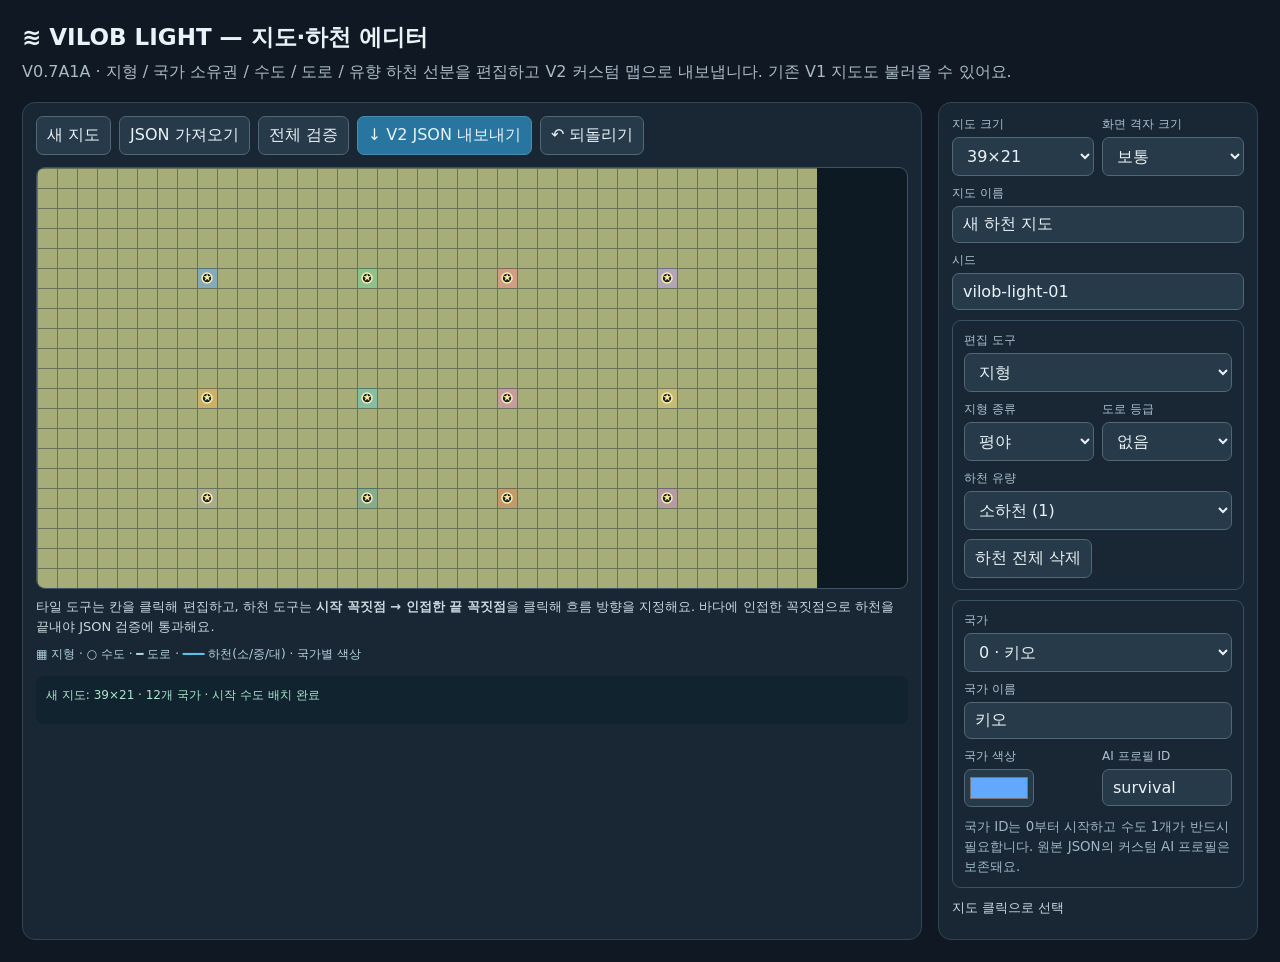
==== commit c6627b23: "Add files via upload" ====
--- a/editor.html
+++ b/editor.html
@@ -1,240 +1,121 @@
-<!DOCTYPE html>
-<html lang="ko"><head><meta charset="utf-8"><meta name="viewport" content="width=device-width,initial-scale=1,viewport-fit=cover"><title>VILOB LIGHT · Map Editor V1.2 · V0.7F2C</title>
+<!doctype html><html lang="ko"><head><meta charset="utf-8"><meta name="viewport" content="width=device-width,initial-scale=1"><title>VILOB Light V0.7A1A · 맵 에디터</title>
 <style>
-:root{color-scheme:dark;--bg:#0c1521;--panel:#152335;--panel2:#1a2e40;--border:#334759;--text:#e4eff6;--muted:#91aabb;--accent:#72c8b5;--gold:#d8bc7d}
-*{box-sizing:border-box}body{margin:0;color:var(--text);background:radial-gradient(circle at 20% 0%,#172d3b 0%,#0a1320 52%,#0b1420 100%);font:13px/1.5 system-ui,-apple-system,'Malgun Gothic',sans-serif}button,input,select{font:inherit}button{cursor:pointer;color:inherit}button:focus-visible,input:focus-visible,select:focus-visible{outline:2px solid #74ccbe;outline-offset:2px}button:hover:not(:disabled){filter:brightness(1.13)}button:disabled{opacity:.45;cursor:not-allowed}a{color:#a7e5ce}.wrap{max-width:1580px;margin:auto;padding:0 22px 32px}.top{display:flex;align-items:center;justify-content:space-between;gap:15px;padding:18px 0;border-bottom:1px solid #2b4150;flex-wrap:wrap}.brand{display:flex;align-items:center;gap:12px}.glyph{width:42px;height:42px;border-radius:12px;display:grid;place-items:center;background:#2b6764;border:1px solid #579b8d;font-size:22px}.brand strong{letter-spacing:1.3px;font-size:19px}.brand small{display:block;color:#8bb8c4;font-size:11px}.headerlinks{display:flex;gap:9px;align-items:center}.btn,.linkbtn{border:1px solid var(--border);border-radius:8px;padding:8px 11px;background:#192e41;text-decoration:none;color:#d7ebf3;white-space:nowrap}.btn.primary{background:#286e63;border-color:#3c9a87;color:#f3fffd;font-weight:750}.btn.warn{border-color:#8a674d}.page-title{padding:25px 0 15px}.eyebrow{color:#83b1c1;letter-spacing:2px;font-weight:800;font-size:10px}.page-title h1{font-size:25px;margin:4px 0 5px}.page-title p{color:var(--muted);margin:0}.workspace{display:grid;grid-template-columns:255px minmax(0,1fr) 265px;align-items:start;gap:14px}.panel{background:var(--panel);border:1px solid #30465a;border-radius:13px;padding:15px;min-width:0}.panel h2{font-size:14px;margin:0 0 11px}.panel h3{font-size:12px;margin:14px 0 8px;color:#b9d8e2}.field{display:grid;gap:5px;margin:10px 0}.field label{font-size:11px;font-weight:750;color:#a9c4d1}.input{width:100%;min-width:0;padding:9px 10px;background:#0d1d2c;border:1px solid #39556a;border-radius:8px;color:#e6f1f4;outline:none}.input[type=color]{padding:3px;width:55px;height:35px}.side-hint{font-size:11px;color:var(--muted);line-height:1.7}.mode-grid{display:grid;grid-template-columns:1fr 1fr;gap:6px}.mode,.brush,.nationpick{border:1px solid #33495b;background:#192d3f;border-radius:8px;padding:9px 8px;text-align:left}.mode.active,.brush.active,.nationpick.active{border-color:#7cc2b6;background:#254d55;box-shadow:inset 3px 0 #80cdb6}.brush-list{display:grid;grid-template-columns:1fr 1fr;gap:6px;margin:8px 0 10px}.brush{display:flex;gap:6px;align-items:center;font-size:12px;padding:7px}.swatch{width:17px;height:17px;border-radius:4px;border:1px solid #ffffff50;flex:none}.nations{display:grid;gap:4px;max-height:238px;overflow:auto}.nationpick{display:flex;align-items:center;gap:8px;font-size:12px;padding:6px}.nationpick span:last-child{overflow:hidden;text-overflow:ellipsis;white-space:nowrap}.settings-row{display:grid;grid-template-columns:1fr 1fr;gap:10px}.editor-main{display:grid;gap:12px}.map-panel{padding:0;overflow:hidden}.map-header{display:flex;align-items:center;justify-content:space-between;gap:10px;padding:14px 16px;flex-wrap:wrap;border-bottom:1px solid var(--border)}.map-header strong{font-size:14px}.canvas-scroll{width:100%;overflow:auto;max-height:min(72vh,780px);background:#091927;touch-action:pan-x pan-y}.canvas-scroll canvas{display:block;max-width:none;touch-action:none;cursor:crosshair;image-rendering:auto}.map-bottom{display:flex;align-items:center;gap:10px;justify-content:space-between;flex-wrap:wrap;padding:9px 16px;border-top:1px solid #314657;color:#98b5c0;font-size:11px}.legend{display:flex;gap:10px;flex-wrap:wrap}.badge{display:inline-flex;align-items:center;gap:5px;padding:3px 8px;border:1px solid #35536a;border-radius:6px;background:#1c3346;color:#b8d6df;font-size:10px}.toolbar{display:flex;align-items:center;gap:6px;flex-wrap:wrap}.toolbar button{font-size:12px}.status{color:#abd8c5}.warnings{display:grid;gap:6px;max-height:265px;overflow:auto}.warning{font-size:11px;padding:9px;border-radius:8px;border:1px solid #42536a;background:#1c2b3d;color:#bcd0da}.warning.error{border-color:#925c56;background:#3f242b;color:#ffd0c7}.warning.warn{border-color:#806c40;background:#332d23;color:#ebd3a1}.statline{display:flex;align-items:center;justify-content:space-between;gap:8px;border-bottom:1px solid #2e4254;padding:7px 0;font-size:12px}.statline span{color:#a3bec9}.statline strong{font-variant-numeric:tabular-nums}.actions{display:flex;gap:7px;flex-wrap:wrap}.actions>*{flex:1}.footer{padding:17px 0;color:#6e8da1;font-size:11px}.toast{position:fixed;bottom:28px;left:50%;transform:translate(-50%,12px);opacity:0;pointer-events:none;background:#193e47;border:1px solid #72b8ad;box-shadow:0 14px 30px #0008;border-radius:9px;padding:12px 18px;max-width:90vw;z-index:10;transition:.2s;color:#ecfaf6}.toast.show{opacity:1;transform:translate(-50%,0)}.separator{height:1px;background:#304757;margin:13px 0}.file-button input{display:none}.subsection{border:1px solid #344a58;border-radius:9px;padding:10px;background:#112436}.map-meta{color:#9bb9c2;font-size:12px}.toggleline{display:flex;align-items:center;gap:7px;font-size:12px;color:#aec9d0}.toggleline input{accent-color:#6ac9ae}#riverControls[hidden]{display:none!important}#riverControls .actions>*{min-width:0}#riverControls .btn.selected{border-color:#78c9bc;background:#285965;color:#f2fffd}#riverHint{margin:7px 0 0}body .canvas-scroll canvas.river-mode{cursor:crosshair}.info{border-left:3px solid #5da3a3;background:#172e3a;padding:8px 10px;border-radius:5px;color:#b9d3d8;font-size:11px;line-height:1.65}
-@media(max-width:1110px){.workspace{grid-template-columns:240px minmax(0,1fr)}.right{grid-column:1/-1;display:grid;grid-template-columns:repeat(2,minmax(0,1fr));gap:12px}.right .panel{height:100%}}
-@media(max-width:690px){.wrap{padding:0 10px 20px}.top{padding:12px 0}.headerlinks{width:100%}.headerlinks>*{flex:1;text-align:center}.page-title{padding:16px 0 11px}.page-title h1{font-size:19px}.workspace{display:flex;flex-direction:column;gap:10px}.workspace>*{width:100%}.left{display:grid;grid-template-columns:1fr 1fr;gap:10px}.left .panel{padding:11px}.right{display:grid;grid-template-columns:1fr;gap:10px}.editor-main{display:contents}.editor-main>.panel{width:100%}.map-panel{order:-2}.left{order:0}.editor-main>.panel:not(.map-panel){order:1}.right{order:2}.brand strong{font-size:16px}.brush-list,.mode-grid{grid-template-columns:1fr 1fr}.toolbar .btn{padding:6px 8px}.canvas-scroll{max-height:55vh}.settings-row{grid-template-columns:1fr}.side-hint{font-size:10px}}
-</style></head><body><div class="wrap">
-<header class="top"><div class="brand"><div class="glyph">▦</div><div><strong>VILOB <span style="color:#a8dfbf">LIGHT</span> · MAP EDITOR</strong><small>커스텀 지도 에디터 V1.2 · V0.7F2C</small></div></div><div class="headerlinks"><a class="linkbtn" href="index.html">↗ 본편 열기</a><button id="importBtn" class="btn">↑ 맵 JSON 가져오기</button><button id="exportBtn" class="btn primary">↓ 맵 JSON 내보내기</button><input id="fileImport" type="file" accept=".json,application/json" hidden></div></header>
-<div class="page-title"><div class="eyebrow">SCENARIO & WORLD DESIGN</div><h1>새로운 세계를 직접 설계하세요</h1><p>지형, 영토, 수도와 도로를 편집하고 맵 JSON으로 내보낸 뒤 본편의 <b>세계 → 커스텀 맵</b>에서 불러오세요.</p></div>
-<div class="workspace">
-<aside class="left"><section class="panel"><h2>편집 도구</h2><div id="modeGrid" class="mode-grid"><button class="mode active" data-mode="terrain">◈ 지형</button><button class="mode" data-mode="owner">⚑ 영토</button><button class="mode" data-mode="capital">♛ 수도</button><button class="mode" data-mode="road">═ 도로</button><button class="mode" data-mode="river">〰 하천</button></div><h3 id="brushTitle">지형 선택</h3><div class="brush-list" id="brushList"></div><div class="subsection" id="riverControls" hidden><div class="field"><label for="riverFlow">하천 유량 (1~3)</label><select class="input" id="riverFlow"><option value="1">1 · 소하천</option><option value="2">2 · 하천</option><option value="3">3 · 대하천</option></select></div><div class="actions"><button class="btn primary" id="riverDrawBtn" type="button">✎ 하천 그리기</button><button class="btn" id="riverEraseBtn" type="button">⌫ 선분 지우기</button></div><div class="actions" style="margin-top:6px"><button class="btn" id="riverEndBtn" type="button">현재 경로 종료</button><button class="btn warn" id="riverClearBtn" type="button">하천 모두 제거</button></div><p class="side-hint" id="riverHint">타일의 <b>모서리 꼭짓점</b>을 클릭한 뒤 이웃 꼭짓점을 차례대로 선택해 물길을 연결하세요. 물과 물이 아닌 타일의 경계에서 끝나야 유효해요. 유량은 합류 후 줄일 수 없어요.</p></div><div class="field"><label for="brushSize">브러시 크기</label><select class="input" id="brushSize"><option value="0">1 × 1</option><option value="1">3 × 3</option><option value="2">5 × 5</option></select></div><label class="toggleline"><input type="checkbox" id="fillToggle"> 연결된 타일 한 번에 채우기</label><p class="side-hint">지형·영토·도로는 클릭 또는 드래그로 칠하고, 하천은 꼭짓점들을 차례대로 클릭하세요. <b>수도</b>가 있는 타일의 소유권·지형은 수도를 옮기기 전까지 보호돼요.</p></section>
-<section class="panel"><h2>국가 설정 <span class="badge" id="nationCount">7개</span></h2><div class="nations" id="nationButtons"></div><div class="separator"></div><div class="field"><label for="nationName">선택 국가 이름</label><input class="input" id="nationName" maxlength="30"></div><div class="settings-row"><div class="field"><label for="nationColor">국가 색상</label><input class="input" id="nationColor" type="color"></div><div class="field"><label for="nationProfile">AI 프로필</label><select id="nationProfile" class="input"></select></div></div><div class="info" id="capitalText"></div></section></aside>
-<main class="editor-main"><section class="panel map-panel"><div class="map-header"><div><strong id="mapTitle">지도 미리보기</strong><div class="map-meta" id="mapSubtitle">19 × 19 · 7개국</div></div><div class="toolbar"><button class="btn" id="undoBtn" title="Ctrl+Z">↶ 실행 취소</button><button class="btn" id="redoBtn" title="Ctrl+Y">↷ 다시 실행</button><button class="btn" id="zoomOut">−</button><span class="badge" id="zoomLabel">100%</span><button class="btn" id="zoomIn">+</button></div></div><div class="canvas-scroll" id="canvasScroll"><canvas id="canvas" aria-label="커스텀 지도 편집 캔버스"></canvas></div><div class="map-bottom"><span id="hoverInfo">타일을 가리키면 좌표와 상태가 표시됩니다.</span><div class="legend"><span>♛ 수도</span><span>▧ 국가 영토</span><span>─ 도로</span><span style="color:#69d6ed">〰 하천 · 하구는 해안/외곽</span><span>회색 선 · 타일</span></div></div></section>
-<section class="panel"><h2>세계 설정</h2><div class="settings-row"><div class="field"><label for="mapName">지도 이름</label><input id="mapName" class="input" maxlength="80" value="나의 커스텀 맵"></div><div class="field"><label for="mapSeed">세계 시드</label><input id="mapSeed" class="input" maxlength="100" value="vilob-light-01"></div></div><div class="field"><label for="mapSize">지도 규격</label><select id="mapSize" class="input"><option value="19x19">19 × 19 · 7개국</option><option value="39x21">39 × 21 · 12개국</option><option value="50x50">50 × 50 · 12개국</option><option value="100x100">100 × 100 · 12/16개국</option><option value="80x120">80 × 120 · 12개국</option></select></div><div class="field"><label for="nationCountChoice">초기 국가 수</label><select id="nationCountChoice" class="input"><option value="7">7개국</option><option value="12">12개국</option><option value="16">16개국</option></select></div><div class="actions"><button class="btn warn" id="resetPreset">↻ 예제 지도 초기화</button><button class="btn" id="clearOwners">영토·도로 초기화</button></div><p class="side-hint">F2C 본편의 커스텀 지도 허용 규격(19×19, 39×21, 50×50, 100×100, 80×120)만 제공합니다. 100×100에서 12/16개국을 선택할 수 있어요. 대형 지도는 별도 확장 예제 지형에서 시작합니다. 시작 영토가 넓으면 본편에서 13타일 이하의 정착지들로 나뉩니다. v2 맵 JSON에는 하천이 포함되며, 진행 중 월드 세이브와는 별개예요.</p></section></main>
-<aside class="right"><section class="panel"><h2>맵 유효성 검사</h2><div id="validStatus" class="badge">검사 중</div><div class="warnings" id="warnings" style="margin-top:10px"></div><div class="separator"></div><div id="stats"></div></section><section class="panel"><h2>본편에서 실행하는 방법</h2><div class="info">① 맵을 편집하고 <b>v2 맵 JSON 내보내기</b><br>② <b>index.html</b> 실행<br>③ 본편 <b>세계</b> 탭 → <b>커스텀 맵 JSON</b> 선택<br>④ 유효성 검사 후 <b>커스텀 맵으로 새 세계 시작</b></div><p class="side-hint">기존 v1 지도 및 사용자 정의 AI 프로필을 가져오고 v2 형식으로 다시 내보낼 수 있습니다. 프로필 세부 수치 편집은 본편 AI 에디터에서 하세요.</p><p class="side-hint">동일한 맵과 시드를 불러오면 초기 상태가 재현돼요. 지도 JSON에는 전쟁·현재 병력·시간 경과가 포함되지 않아요.</p><div class="actions"><a class="linkbtn" href="index.html" style="text-align:center;width:100%">본편으로 이동 ↗</a></div></section></aside>
-</div><footer class="footer">VILOB LIGHT · Map Editor V1.2 · 저장은 JSON 내보내기로 수행됩니다. 변경한 지도가 브라우저에 자동 저장되지는 않습니다.</footer></div><div class="toast" id="toast" role="status"></div>
-<script type="application/json" id="presetData">{"19x19":{"schema":"vilob-light-custom-map-v1","version":1,"name":"기본 지형","seed":"vilob-light-01","width":19,"height":19,"nations":[{"id":0,"name":"키오","color":"#62a8ff","profileId":"survival","capitalTileId":143},{"id":1,"name":"델마","color":"#74d69c","profileId":"diplomatic","capitalTileId":74},{"id":2,"name":"벨른","color":"#ff8b91","profileId":"expansionist","capitalTileId":264},{"id":3,"name":"라엔","color":"#bd9cff","profileId":"balanced","capitalTileId":313},{"id":4,"name":"티아","color":"#f2b45b","profileId":"urbanist","capitalTileId":30},{"id":5,"name":"에브","color":"#5fd0cf","profileId":"resource_seeker","capitalTileId":21},{"id":6,"name":"카이렌","color":"#e889c7","profileId":"technologist","capitalTileId":248}],"tiles":[{"terrain":"water","ownerId":null,"roadLevel":0},{"terrain":"water","ownerId":null,"roadLevel":0},{"terrain":"forest","ownerId":null,"roadLevel":0},{"terrain":"forest","ownerId":null,"roadLevel":0},{"terrain":"grass","ownerId":null,"roadLevel":0},{"terrain":"rock","ownerId":null,"roadLevel":0},{"terrain":"rock","ownerId":null,"roadLevel":0},{"terrain":"rock","ownerId":null,"roadLevel":0},{"terrain":"plain","ownerId":null,"roadLevel":0},{"terrain":"plain","ownerId":null,"roadLevel":0},{"terrain":"plain","ownerId":null,"roadLevel":0},{"terrain":"plain","ownerId":null,"roadLevel":0},{"terrain":"plain","ownerId":null,"roadLevel":0},{"terrain":"water","ownerId":null,"roadLevel":0},{"terrain":"water","ownerId":null,"roadLevel":0},{"terrain":"water","ownerId":null,"roadLevel":0},{"terrain":"water","ownerId":null,"roadLevel":0},{"terrain":"water","ownerId":null,"roadLevel":0},{"terrain":"water","ownerId":null,"roadLevel":0},{"terrain":"water","ownerId":null,"roadLevel":0},{"terrain":"water","ownerId":null,"roadLevel":0},{"terrain":"forest","ownerId":5,"roadLevel":0},{"terrain":"forest","ownerId":null,"roadLevel":0},{"terrain":"rock","ownerId":null,"roadLevel":0},{"terrain":"rock","ownerId":null,"roadLevel":0},{"terrain":"rock","ownerId":null,"roadLevel":0},{"terrain":"rock","ownerId":null,"roadLevel":0},{"terrain":"rock","ownerId":null,"roadLevel":0},{"terrain":"plain","ownerId":null,"roadLevel":0},{"terrain":"plain","ownerId":null,"roadLevel":0},{"terrain":"plain","ownerId":4,"roadLevel":0},{"terrain":"plain","ownerId":null,"roadLevel":0},{"terrain":"plain","ownerId":null,"roadLevel":0},{"terrain":"plain","ownerId":null,"roadLevel":0},{"terrain":"plain","ownerId":null,"roadLevel":0},{"terrain":"plain","ownerId":null,"roadLevel":0},{"terrain":"water","ownerId":null,"roadLevel":0},{"terrain":"water","ownerId":null,"roadLevel":0},{"terrain":"water","ownerId":null,"roadLevel":0},{"terrain":"water","ownerId":null,"roadLevel":0},{"terrain":"forest","ownerId":null,"roadLevel":0},{"terrain":"grass","ownerId":null,"roadLevel":0},{"terrain":"rock","ownerId":null,"roadLevel":0},{"terrain":"rock","ownerId":null,"roadLevel":0},{"terrain":"rock","ownerId":null,"roadLevel":0},{"terrain":"rock","ownerId":null,"roadLevel":0},{"terrain":"rock","ownerId":null,"roadLevel":0},{"terrain":"rock","ownerId":null,"roadLevel":0},{"terrain":"plain","ownerId":null,"roadLevel":0},{"terrain":"plain","ownerId":null,"roadLevel":0},{"terrain":"plain","ownerId":null,"roadLevel":0},{"terrain":"plain","ownerId":null,"roadLevel":0},{"terrain":"plain","ownerId":null,"roadLevel":0},{"terrain":"plain","ownerId":null,"roadLevel":0},{"terrain":"plain","ownerId":null,"roadLevel":0},{"terrain":"plain","ownerId":null,"roadLevel":0},{"terrain":"water","ownerId":null,"roadLevel":0},{"terrain":"water","ownerId":null,"roadLevel":0},{"terrain":"water","ownerId":null,"roadLevel":0},{"terrain":"grass","ownerId":null,"roadLevel":0},{"terrain":"grass","ownerId":null,"roadLevel":0},{"terrain":"grass","ownerId":null,"roadLevel":0},{"terrain":"plain","ownerId":null,"roadLevel":0},{"terrain":"plain","ownerId":null,"roadLevel":0},{"terrain":"plain","ownerId":null,"roadLevel":0},{"terrain":"plain","ownerId":null,"roadLevel":0},{"terrain":"plain","ownerId":null,"roadLevel":0},{"terrain":"plain","ownerId":null,"roadLevel":0},{"terrain":"plain","ownerId":null,"roadLevel":0},{"terrain":"plain","ownerId":null,"roadLevel":0},{"terrain":"plain","ownerId":null,"roadLevel":0},{"terrain":"plain","ownerId":null,"roadLevel":0},{"terrain":"plain","ownerId":null,"roadLevel":0},{"terrain":"plain","ownerId":null,"roadLevel":0},{"terrain":"plain","ownerId":1,"roadLevel":0},{"terrain":"water","ownerId":null,"roadLevel":0},{"terrain":"water","ownerId":null,"roadLevel":0},{"terrain":"water","ownerId":null,"roadLevel":0},{"terrain":"water","ownerId":null,"roadLevel":0},{"terrain":"grass","ownerId":null,"roadLevel":0},{"terrain":"grass","ownerId":null,"roadLevel":0},{"terrain":"plain","ownerId":null,"roadLevel":0},{"terrain":"plain","ownerId":null,"roadLevel":0},{"terrain":"plain","ownerId":null,"roadLevel":0},{"terrain":"plain","ownerId":null,"roadLevel":0},{"terrain":"plain","ownerId":null,"roadLevel":0},{"terrain":"plain","ownerId":null,"roadLevel":0},{"terrain":"plain","ownerId":null,"roadLevel":0},{"terrain":"plain","ownerId":null,"roadLevel":0},{"terrain":"plain","ownerId":null,"roadLevel":0},{"terrain":"plain","ownerId":null,"roadLevel":0},{"terrain":"plain","ownerId":null,"roadLevel":0},{"terrain":"plain","ownerId":null,"roadLevel":0},{"terrain":"plain","ownerId":null,"roadLevel":0},{"terrain":"water","ownerId":null,"roadLevel":0},{"terrain":"water","ownerId":null,"roadLevel":0},{"terrain":"water","ownerId":null,"roadLevel":0},{"terrain":"grass","ownerId":null,"roadLevel":0},{"terrain":"grass","ownerId":null,"roadLevel":0},{"terrain":"plain","ownerId":null,"roadLevel":0},{"terrain":"plain","ownerId":null,"roadLevel":0},{"terrain":"plain","ownerId":null,"roadLevel":0},{"terrain":"plain","ownerId":null,"roadLevel":0},{"terrain":"plain","ownerId":null,"roadLevel":0},{"terrain":"plain","ownerId":null,"roadLevel":0},{"terrain":"plain","ownerId":null,"roadLevel":0},{"terrain":"plain","ownerId":null,"roadLevel":0},{"terrain":"plain","ownerId":null,"roadLevel":0},{"terrain":"plain","ownerId":null,"roadLevel":0},{"terrain":"plain","ownerId":null,"roadLevel":0},{"terrain":"plain","ownerId":null,"roadLevel":0},{"terrain":"plain","ownerId":null,"roadLevel":0},{"terrain":"plain","ownerId":null,"roadLevel":0},{"terrain":"plain","ownerId":null,"roadLevel":0},{"terrain":"water","ownerId":null,"roadLevel":0},{"terrain":"water","ownerId":null,"roadLevel":0},{"terrain":"grass","ownerId":null,"roadLevel":0},{"terrain":"grass","ownerId":null,"roadLevel":0},{"terrain":"grass","ownerId":null,"roadLevel":0},{"terrain":"plain","ownerId":null,"roadLevel":0},{"terrain":"plain","ownerId":null,"roadLevel":0},{"terrain":"plain","ownerId":null,"roadLevel":0},{"terrain":"plain","ownerId":null,"roadLevel":0},{"terrain":"plain","ownerId":null,"roadLevel":0},{"terrain":"plain","ownerId":null,"roadLevel":0},{"terrain":"plain","ownerId":null,"roadLevel":0},{"terrain":"plain","ownerId":null,"roadLevel":0},{"terrain":"plain","ownerId":null,"roadLevel":0},{"terrain":"plain","ownerId":null,"roadLevel":0},{"terrain":"plain","ownerId":null,"roadLevel":0},{"terrain":"plain","ownerId":null,"roadLevel":0},{"terrain":"plain","ownerId":null,"roadLevel":0},{"terrain":"plain","ownerId":null,"roadLevel":0},{"terrain":"water","ownerId":null,"roadLevel":0},{"terrain":"grass","ownerId":null,"roadLevel":0},{"terrain":"grass","ownerId":null,"roadLevel":0},{"terrain":"grass","ownerId":null,"roadLevel":0},{"terrain":"grass","ownerId":null,"roadLevel":0},{"terrain":"plain","ownerId":null,"roadLevel":0},{"terrain":"plain","ownerId":null,"roadLevel":0},{"terrain":"plain","ownerId":null,"roadLevel":0},{"terrain":"plain","ownerId":null,"roadLevel":0},{"terrain":"plain","ownerId":null,"roadLevel":0},{"terrain":"plain","ownerId":0,"roadLevel":0},{"terrain":"plain","ownerId":null,"roadLevel":0},{"terrain":"plain","ownerId":null,"roadLevel":0},{"terrain":"plain","ownerId":null,"roadLevel":0},{"terrain":"plain","ownerId":null,"roadLevel":0},{"terrain":"plain","ownerId":null,"roadLevel":0},{"terrain":"plain","ownerId":null,"roadLevel":0},{"terrain":"plain","ownerId":null,"roadLevel":0},{"terrain":"plain","ownerId":null,"roadLevel":0},{"terrain":"grass","ownerId":null,"roadLevel":0},{"terrain":"grass","ownerId":null,"roadLevel":0},{"terrain":"grass","ownerId":null,"roadLevel":0},{"terrain":"grass","ownerId":null,"roadLevel":0},{"terrain":"grass","ownerId":null,"roadLevel":0},{"terrain":"grass","ownerId":null,"roadLevel":0},{"terrain":"grass","ownerId":null,"roadLevel":0},{"terrain":"grass","ownerId":null,"roadLevel":0},{"terrain":"plain","ownerId":null,"roadLevel":0},{"terrain":"plain","ownerId":null,"roadLevel":0},{"terrain":"grass","ownerId":null,"roadLevel":0},{"terrain":"grass","ownerId":null,"roadLevel":0},{"terrain":"grass","ownerId":null,"roadLevel":0},{"terrain":"grass","ownerId":null,"roadLevel":0},{"terrain":"grass","ownerId":null,"roadLevel":0},{"terrain":"grass","ownerId":null,"roadLevel":0},{"terrain":"grass","ownerId":null,"roadLevel":0},{"terrain":"plain","ownerId":null,"roadLevel":0},{"terrain":"plain","ownerId":null,"roadLevel":0},{"terrain":"grass","ownerId":null,"roadLevel":0},{"terrain":"forest","ownerId":null,"roadLevel":0},{"terrain":"grass","ownerId":null,"roadLevel":0},{"terrain":"grass","ownerId":null,"roadLevel":0},{"terrain":"grass","ownerId":null,"roadLevel":0},{"terrain":"grass","ownerId":null,"roadLevel":0},{"terrain":"forest","ownerId":null,"roadLevel":0},{"terrain":"grass","ownerId":null,"roadLevel":0},{"terrain":"grass","ownerId":null,"roadLevel":0},{"terrain":"rock","ownerId":null,"roadLevel":0},{"terrain":"grass","ownerId":null,"roadLevel":0},{"terrain":"forest","ownerId":null,"roadLevel":0},{"terrain":"forest","ownerId":null,"roadLevel":0},{"terrain":"forest","ownerId":null,"roadLevel":0},{"terrain":"forest","ownerId":null,"roadLevel":0},{"terrain":"forest","ownerId":null,"roadLevel":0},{"terrain":"forest","ownerId":null,"roadLevel":0},{"terrain":"grass","ownerId":null,"roadLevel":0},{"terrain":"plain","ownerId":null,"roadLevel":0},{"terrain":"forest","ownerId":null,"roadLevel":0},{"terrain":"forest","ownerId":null,"roadLevel":0},{"terrain":"forest","ownerId":null,"roadLevel":0},{"terrain":"grass","ownerId":null,"roadLevel":0},{"terrain":"forest","ownerId":null,"roadLevel":0},{"terrain":"forest","ownerId":null,"roadLevel":0},{"terrain":"forest","ownerId":null,"roadLevel":0},{"terrain":"forest","ownerId":null,"roadLevel":0},{"terrain":"forest","ownerId":null,"roadLevel":0},{"terrain":"forest","ownerId":null,"roadLevel":0},{"terrain":"forest","ownerId":null,"roadLevel":0},{"terrain":"forest","ownerId":null,"roadLevel":0},{"terrain":"forest","ownerId":null,"roadLevel":0},{"terrain":"forest","ownerId":null,"roadLevel":0},{"terrain":"forest","ownerId":null,"roadLevel":0},{"terrain":"forest","ownerId":null,"roadLevel":0},{"terrain":"forest","ownerId":null,"roadLevel":0},{"terrain":"grass","ownerId":null,"roadLevel":0},{"terrain":"plain","ownerId":null,"roadLevel":0},{"terrain":"forest","ownerId":null,"roadLevel":0},{"terrain":"forest","ownerId":null,"roadLevel":0},{"terrain":"forest","ownerId":null,"roadLevel":0},{"terrain":"grass","ownerId":null,"roadLevel":0},{"terrain":"forest","ownerId":null,"roadLevel":0},{"terrain":"forest","ownerId":null,"roadLevel":0},{"terrain":"forest","ownerId":null,"roadLevel":0},{"terrain":"forest","ownerId":null,"roadLevel":0},{"terrain":"forest","ownerId":null,"roadLevel":0},{"terrain":"forest","ownerId":null,"roadLevel":0},{"terrain":"forest","ownerId":null,"roadLevel":0},{"terrain":"forest","ownerId":null,"roadLevel":0},{"terrain":"forest","ownerId":null,"roadLevel":0},{"terrain":"forest","ownerId":null,"roadLevel":0},{"terrain":"forest","ownerId":null,"roadLevel":0},{"terrain":"forest","ownerId":null,"roadLevel":0},{"terrain":"grass","ownerId":null,"roadLevel":0},{"terrain":"rock","ownerId":null,"roadLevel":0},{"terrain":"plain","ownerId":null,"roadLevel":0},{"terrain":"forest","ownerId":null,"roadLevel":0},{"terrain":"forest","ownerId":null,"roadLevel":0},{"terrain":"forest","ownerId":null,"roadLevel":0},{"terrain":"grass","ownerId":null,"roadLevel":0},{"terrain":"grass","ownerId":null,"roadLevel":0},{"terrain":"forest","ownerId":null,"roadLevel":0},{"terrain":"forest","ownerId":null,"roadLevel":0},{"terrain":"forest","ownerId":null,"roadLevel":0},{"terrain":"forest","ownerId":null,"roadLevel":0},{"terrain":"forest","ownerId":null,"roadLevel":0},{"terrain":"forest","ownerId":null,"roadLevel":0},{"terrain":"forest","ownerId":null,"roadLevel":0},{"terrain":"forest","ownerId":null,"roadLevel":0},{"terrain":"forest","ownerId":null,"roadLevel":0},{"terrain":"forest","ownerId":null,"roadLevel":0},{"terrain":"forest","ownerId":null,"roadLevel":0},{"terrain":"grass","ownerId":null,"roadLevel":0},{"terrain":"plain","ownerId":null,"roadLevel":0},{"terrain":"plain","ownerId":null,"roadLevel":0},{"terrain":"grass","ownerId":null,"roadLevel":0},{"terrain":"grass","ownerId":6,"roadLevel":0},{"terrain":"forest","ownerId":null,"roadLevel":0},{"terrain":"grass","ownerId":null,"roadLevel":0},{"terrain":"grass","ownerId":null,"roadLevel":0},{"terrain":"forest","ownerId":null,"roadLevel":0},{"terrain":"forest","ownerId":null,"roadLevel":0},{"terrain":"forest","ownerId":null,"roadLevel":0},{"terrain":"forest","ownerId":null,"roadLevel":0},{"terrain":"rock","ownerId":null,"roadLevel":0},{"terrain":"forest","ownerId":null,"roadLevel":0},{"terrain":"forest","ownerId":null,"roadLevel":0},{"terrain":"forest","ownerId":null,"roadLevel":0},{"terrain":"forest","ownerId":null,"roadLevel":0},{"terrain":"forest","ownerId":null,"roadLevel":0},{"terrain":"forest","ownerId":null,"roadLevel":0},{"terrain":"grass","ownerId":null,"roadLevel":0},{"terrain":"plain","ownerId":2,"roadLevel":0},{"terrain":"plain","ownerId":null,"roadLevel":0},{"terrain":"water","ownerId":null,"roadLevel":0},{"terrain":"water","ownerId":null,"roadLevel":0},{"terrain":"water","ownerId":null,"roadLevel":0},{"terrain":"grass","ownerId":null,"roadLevel":0},{"terrain":"grass","ownerId":null,"roadLevel":0},{"terrain":"grass","ownerId":null,"roadLevel":0},{"terrain":"grass","ownerId":null,"roadLevel":0},{"terrain":"grass","ownerId":null,"roadLevel":0},{"terrain":"grass","ownerId":null,"roadLevel":0},{"terrain":"grass","ownerId":null,"roadLevel":0},{"terrain":"grass","ownerId":null,"roadLevel":0},{"terrain":"grass","ownerId":null,"roadLevel":0},{"terrain":"forest","ownerId":null,"roadLevel":0},{"terrain":"forest","ownerId":null,"roadLevel":0},{"terrain":"grass","ownerId":null,"roadLevel":0},{"terrain":"grass","ownerId":null,"roadLevel":0},{"terrain":"grass","ownerId":null,"roadLevel":0},{"terrain":"water","ownerId":null,"roadLevel":0},{"terrain":"water","ownerId":null,"roadLevel":0},{"terrain":"water","ownerId":null,"roadLevel":0},{"terrain":"water","ownerId":null,"roadLevel":0},{"terrain":"water","ownerId":null,"roadLevel":0},{"terrain":"water","ownerId":null,"roadLevel":0},{"terrain":"grass","ownerId":null,"roadLevel":0},{"terrain":"grass","ownerId":null,"roadLevel":0},{"terrain":"grass","ownerId":null,"roadLevel":0},{"terrain":"grass","ownerId":null,"roadLevel":0},{"terrain":"plain","ownerId":null,"roadLevel":0},{"terrain":"plain","ownerId":null,"roadLevel":0},{"terrain":"grass","ownerId":null,"roadLevel":0},{"terrain":"grass","ownerId":null,"roadLevel":0},{"terrain":"grass","ownerId":null,"roadLevel":0},{"terrain":"grass","ownerId":null,"roadLevel":0},{"terrain":"water","ownerId":null,"roadLevel":0},{"terrain":"water","ownerId":null,"roadLevel":0},{"terrain":"water","ownerId":null,"roadLevel":0},{"terrain":"water","ownerId":null,"roadLevel":0},{"terrain":"water","ownerId":null,"roadLevel":0},{"terrain":"water","ownerId":null,"roadLevel":0},{"terrain":"water","ownerId":null,"roadLevel":0},{"terrain":"water","ownerId":null,"roadLevel":0},{"terrain":"water","ownerId":null,"roadLevel":0},{"terrain":"grass","ownerId":null,"roadLevel":0},{"terrain":"plain","ownerId":null,"roadLevel":0},{"terrain":"plain","ownerId":null,"roadLevel":0},{"terrain":"plain","ownerId":null,"roadLevel":0},{"terrain":"plain","ownerId":null,"roadLevel":0},{"terrain":"plain","ownerId":3,"roadLevel":0},{"terrain":"plain","ownerId":null,"roadLevel":0},{"terrain":"grass","ownerId":null,"roadLevel":0},{"terrain":"water","ownerId":null,"roadLevel":0},{"terrain":"water","ownerId":null,"roadLevel":0},{"terrain":"water","ownerId":null,"roadLevel":0},{"terrain":"water","ownerId":null,"roadLevel":0},{"terrain":"water","ownerId":null,"roadLevel":0},{"terrain":"water","ownerId":null,"roadLevel":0},{"terrain":"water","ownerId":null,"roadLevel":0},{"terrain":"water","ownerId":null,"roadLevel":0},{"terrain":"water","ownerId":null,"roadLevel":0},{"terrain":"water","ownerId":null,"roadLevel":0},{"terrain":"water","ownerId":null,"roadLevel":0},{"terrain":"water","ownerId":null,"roadLevel":0},{"terrain":"water","ownerId":null,"roadLevel":0},{"terrain":"water","ownerId":null,"roadLevel":0},{"terrain":"water","ownerId":null,"roadLevel":0},{"terrain":"plain","ownerId":null,"roadLevel":0},{"terrain":"plain","ownerId":null,"roadLevel":0},{"terrain":"water","ownerId":null,"roadLevel":0},{"terrain":"water","ownerId":null,"roadLevel":0},{"terrain":"water","ownerId":null,"roadLevel":0},{"terrain":"water","ownerId":null,"roadLevel":0},{"terrain":"water","ownerId":null,"roadLevel":0},{"terrain":"water","ownerId":null,"roadLevel":0},{"terrain":"water","ownerId":null,"roadLevel":0},{"terrain":"water","ownerId":null,"roadLevel":0},{"terrain":"water","ownerId":null,"roadLevel":0},{"terrain":"water","ownerId":null,"roadLevel":0},{"terrain":"water","ownerId":null,"roadLevel":0},{"terrain":"water","ownerId":null,"roadLevel":0},{"terrain":"water","ownerId":null,"roadLevel":0},{"terrain":"water","ownerId":null,"roadLevel":0},{"terrain":"water","ownerId":null,"roadLevel":0},{"terrain":"water","ownerId":null,"roadLevel":0},{"terrain":"water","ownerId":null,"roadLevel":0},{"terrain":"water","ownerId":null,"roadLevel":0},{"terrain":"water","ownerId":null,"roadLevel":0},{"terrain":"water","ownerId":null,"roadLevel":0},{"terrain":"water","ownerId":null,"roadLevel":0},{"terrain":"water","ownerId":null,"roadLevel":0},{"terrain":"water","ownerId":null,"roadLevel":0},{"terrain":"water","ownerId":null,"roadLevel":0},{"terrain":"water","ownerId":null,"roadLevel":0},{"terrain":"water","ownerId":null,"roadLevel":0},{"terrain":"water","ownerId":null,"roadLevel":0},{"terrain":"water","ownerId":null,"roadLevel":0}]},"39x21":{"schema":"vilob-light-custom-map-v1","version":1,"name":"기본 지형","seed":"vilob-light-wide-01","width":39,"height":21,"nations":[{"id":0,"name":"키오","color":"#62a8ff","profileId":"survival","capitalTileId":57},{"id":1,"name":"델마","color":"#74d69c","profileId":"diplomatic","capitalTileId":767},{"id":2,"name":"벨른","color":"#ff8b91","profileId":"expansionist","capitalTileId":306},{"id":3,"name":"라엔","color":"#bd9cff","profileId":"balanced","capitalTileId":605},{"id":4,"name":"티아","color":"#f2b45b","profileId":"urbanist","capitalTileId":755},{"id":5,"name":"에브","color":"#5fd0cf","profileId":"resource_seeker","capitalTileId":700},{"id":6,"name":"카이렌","color":"#e889c7","profileId":"technologist","capitalTileId":47},{"id":7,"name":"아르덴","color":"#e5ca76","profileId":"road_admin","capitalTileId":66},{"id":8,"name":"노르바","color":"#acaaa0","profileId":"fortress","capitalTileId":334},{"id":9,"name":"세렌","color":"#63a9a4","profileId":"diplomatic_cautious","capitalTileId":401},{"id":10,"name":"로반","color":"#df855b","profileId":"expansionist_opportunist","capitalTileId":547},{"id":11,"name":"베시아","color":"#be85cd","profileId":"urbanist_productive","capitalTileId":496}],"tiles":[{"terrain":"water","ownerId":null,"roadLevel":0},{"terrain":"water","ownerId":null,"roadLevel":0},{"terrain":"water","ownerId":null,"roadLevel":0},{"terrain":"water","ownerId":null,"roadLevel":0},{"terrain":"water","ownerId":null,"roadLevel":0},{"terrain":"water","ownerId":null,"roadLevel":0},{"terrain":"forest","ownerId":null,"roadLevel":0},{"terrain":"forest","ownerId":null,"roadLevel":0},{"terrain":"forest","ownerId":null,"roadLevel":0},{"terrain":"grass","ownerId":null,"roadLevel":0},{"terrain":"grass","ownerId":null,"roadLevel":0},{"terrain":"water","ownerId":null,"roadLevel":0},{"terrain":"water","ownerId":null,"roadLevel":0},{"terrain":"water","ownerId":null,"roadLevel":0},{"terrain":"water","ownerId":null,"roadLevel":0},{"terrain":"water","ownerId":null,"roadLevel":0},{"terrain":"water","ownerId":null,"roadLevel":0},{"terrain":"water","ownerId":null,"roadLevel":0},{"terrain":"water","ownerId":null,"roadLevel":0},{"terrain":"grass","ownerId":null,"roadLevel":0},{"terrain":"grass","ownerId":null,"roadLevel":0},{"terrain":"forest","ownerId":null,"roadLevel":0},{"terrain":"grass","ownerId":null,"roadLevel":0},{"terrain":"grass","ownerId":null,"roadLevel":0},{"terrain":"plain","ownerId":null,"roadLevel":0},{"terrain":"plain","ownerId":null,"roadLevel":0},{"terrain":"plain","ownerId":null,"roadLevel":0},{"terrain":"plain","ownerId":null,"roadLevel":0},{"terrain":"water","ownerId":null,"roadLevel":0},{"terrain":"water","ownerId":null,"roadLevel":0},{"terrain":"water","ownerId":null,"roadLevel":0},{"terrain":"water","ownerId":null,"roadLevel":0},{"terrain":"water","ownerId":null,"roadLevel":0},{"terrain":"water","ownerId":null,"roadLevel":0},{"terrain":"water","ownerId":null,"roadLevel":0},{"terrain":"water","ownerId":null,"roadLevel":0},{"terrain":"water","ownerId":null,"roadLevel":0},{"terrain":"water","ownerId":null,"roadLevel":0},{"terrain":"water","ownerId":null,"roadLevel":0},{"terrain":"water","ownerId":null,"roadLevel":0},{"terrain":"water","ownerId":null,"roadLevel":0},{"terrain":"water","ownerId":null,"roadLevel":0},{"terrain":"water","ownerId":null,"roadLevel":0},{"terrain":"water","ownerId":null,"roadLevel":0},{"terrain":"forest","ownerId":null,"roadLevel":0},{"terrain":"forest","ownerId":null,"roadLevel":0},{"terrain":"forest","ownerId":null,"roadLevel":0},{"terrain":"grass","ownerId":6,"roadLevel":0},{"terrain":"grass","ownerId":null,"roadLevel":0},{"terrain":"grass","ownerId":null,"roadLevel":0},{"terrain":"grass","ownerId":null,"roadLevel":0},{"terrain":"grass","ownerId":null,"roadLevel":0},{"terrain":"grass","ownerId":null,"roadLevel":0},{"terrain":"water","ownerId":null,"roadLevel":0},{"terrain":"water","ownerId":null,"roadLevel":0},{"terrain":"water","ownerId":null,"roadLevel":0},{"terrain":"grass","ownerId":null,"roadLevel":0},{"terrain":"grass","ownerId":0,"roadLevel":0},{"terrain":"grass","ownerId":null,"roadLevel":0},{"terrain":"grass","ownerId":null,"roadLevel":0},{"terrain":"forest","ownerId":null,"roadLevel":0},{"terrain":"grass","ownerId":null,"roadLevel":0},{"terrain":"grass","ownerId":null,"roadLevel":0},{"terrain":"grass","ownerId":null,"roadLevel":0},{"terrain":"grass","ownerId":null,"roadLevel":0},{"terrain":"plain","ownerId":null,"roadLevel":0},{"terrain":"plain","ownerId":7,"roadLevel":0},{"terrain":"plain","ownerId":null,"roadLevel":0},{"terrain":"plain","ownerId":null,"roadLevel":0},{"terrain":"water","ownerId":null,"roadLevel":0},{"terrain":"water","ownerId":null,"roadLevel":0},{"terrain":"water","ownerId":null,"roadLevel":0},{"terrain":"water","ownerId":null,"roadLevel":0},{"terrain":"water","ownerId":null,"roadLevel":0},{"terrain":"water","ownerId":null,"roadLevel":0},{"terrain":"water","ownerId":null,"roadLevel":0},{"terrain":"water","ownerId":null,"roadLevel":0},{"terrain":"water","ownerId":null,"roadLevel":0},{"terrain":"water","ownerId":null,"roadLevel":0},{"terrain":"water","ownerId":null,"roadLevel":0},{"terrain":"water","ownerId":null,"roadLevel":0},{"terrain":"water","ownerId":null,"roadLevel":0},{"terrain":"grass","ownerId":null,"roadLevel":0},{"terrain":"grass","ownerId":null,"roadLevel":0},{"terrain":"grass","ownerId":null,"roadLevel":0},{"terrain":"grass","ownerId":null,"roadLevel":0},{"terrain":"grass","ownerId":null,"roadLevel":0},{"terrain":"rock","ownerId":null,"roadLevel":0},{"terrain":"grass","ownerId":null,"roadLevel":0},{"terrain":"grass","ownerId":null,"roadLevel":0},{"terrain":"grass","ownerId":null,"roadLevel":0},{"terrain":"grass","ownerId":null,"roadLevel":0},{"terrain":"grass","ownerId":null,"roadLevel":0},{"terrain":"plain","ownerId":null,"roadLevel":0},{"terrain":"plain","ownerId":null,"roadLevel":0},{"terrain":"plain","ownerId":null,"roadLevel":0},{"terrain":"plain","ownerId":null,"roadLevel":0},{"terrain":"rock","ownerId":null,"roadLevel":0},{"terrain":"rock","ownerId":null,"roadLevel":0},{"terrain":"rock","ownerId":null,"roadLevel":0},{"terrain":"grass","ownerId":null,"roadLevel":0},{"terrain":"grass","ownerId":null,"roadLevel":0},{"terrain":"grass","ownerId":null,"roadLevel":0},{"terrain":"grass","ownerId":null,"roadLevel":0},{"terrain":"grass","ownerId":null,"roadLevel":0},{"terrain":"plain","ownerId":null,"roadLevel":0},{"terrain":"plain","ownerId":null,"roadLevel":0},{"terrain":"plain","ownerId":null,"roadLevel":0},{"terrain":"plain","ownerId":null,"roadLevel":0},{"terrain":"plain","ownerId":null,"roadLevel":0},{"terrain":"water","ownerId":null,"roadLevel":0},{"terrain":"water","ownerId":null,"roadLevel":0},{"terrain":"water","ownerId":null,"roadLevel":0},{"terrain":"water","ownerId":null,"roadLevel":0},{"terrain":"water","ownerId":null,"roadLevel":0},{"terrain":"water","ownerId":null,"roadLevel":0},{"terrain":"water","ownerId":null,"roadLevel":0},{"terrain":"water","ownerId":null,"roadLevel":0},{"terrain":"water","ownerId":null,"roadLevel":0},{"terrain":"water","ownerId":null,"roadLevel":0},{"terrain":"plain","ownerId":null,"roadLevel":0},{"terrain":"plain","ownerId":null,"roadLevel":0},{"terrain":"grass","ownerId":null,"roadLevel":0},{"terrain":"grass","ownerId":null,"roadLevel":0},{"terrain":"grass","ownerId":null,"roadLevel":0},{"terrain":"rock","ownerId":null,"roadLevel":0},{"terrain":"rock","ownerId":null,"roadLevel":0},{"terrain":"plain","ownerId":null,"roadLevel":0},{"terrain":"grass","ownerId":null,"roadLevel":0},{"terrain":"grass","ownerId":null,"roadLevel":0},{"terrain":"rock","ownerId":null,"roadLevel":0},{"terrain":"rock","ownerId":null,"roadLevel":0},{"terrain":"rock","ownerId":null,"roadLevel":0},{"terrain":"rock","ownerId":null,"roadLevel":0},{"terrain":"rock","ownerId":null,"roadLevel":0},{"terrain":"rock","ownerId":null,"roadLevel":0},{"terrain":"rock","ownerId":null,"roadLevel":0},{"terrain":"rock","ownerId":null,"roadLevel":0},{"terrain":"rock","ownerId":null,"roadLevel":0},{"terrain":"grass","ownerId":null,"roadLevel":0},{"terrain":"forest","ownerId":null,"roadLevel":0},{"terrain":"forest","ownerId":null,"roadLevel":0},{"terrain":"forest","ownerId":null,"roadLevel":0},{"terrain":"grass","ownerId":null,"roadLevel":0},{"terrain":"grass","ownerId":null,"roadLevel":0},{"terrain":"plain","ownerId":null,"roadLevel":0},{"terrain":"grass","ownerId":null,"roadLevel":0},{"terrain":"grass","ownerId":null,"roadLevel":0},{"terrain":"plain","ownerId":null,"roadLevel":0},{"terrain":"water","ownerId":null,"roadLevel":0},{"terrain":"water","ownerId":null,"roadLevel":0},{"terrain":"water","ownerId":null,"roadLevel":0},{"terrain":"water","ownerId":null,"roadLevel":0},{"terrain":"water","ownerId":null,"roadLevel":0},{"terrain":"water","ownerId":null,"roadLevel":0},{"terrain":"water","ownerId":null,"roadLevel":0},{"terrain":"water","ownerId":null,"roadLevel":0},{"terrain":"water","ownerId":null,"roadLevel":0},{"terrain":"plain","ownerId":null,"roadLevel":0},{"terrain":"plain","ownerId":null,"roadLevel":0},{"terrain":"plain","ownerId":null,"roadLevel":0},{"terrain":"plain","ownerId":null,"roadLevel":0},{"terrain":"plain","ownerId":null,"roadLevel":0},{"terrain":"plain","ownerId":null,"roadLevel":0},{"terrain":"plain","ownerId":null,"roadLevel":0},{"terrain":"plain","ownerId":null,"roadLevel":0},{"terrain":"plain","ownerId":null,"roadLevel":0},{"terrain":"grass","ownerId":null,"roadLevel":0},{"terrain":"rock","ownerId":null,"roadLevel":0},{"terrain":"rock","ownerId":null,"roadLevel":0},{"terrain":"rock","ownerId":null,"roadLevel":0},{"terrain":"rock","ownerId":null,"roadLevel":0},{"terrain":"rock","ownerId":null,"roadLevel":0},{"terrain":"rock","ownerId":null,"roadLevel":0},{"terrain":"rock","ownerId":null,"roadLevel":0},{"terrain":"rock","ownerId":null,"roadLevel":0},{"terrain":"rock","ownerId":null,"roadLevel":0},{"terrain":"rock","ownerId":null,"roadLevel":0},{"terrain":"grass","ownerId":null,"roadLevel":0},{"terrain":"forest","ownerId":null,"roadLevel":0},{"terrain":"forest","ownerId":null,"roadLevel":0},{"terrain":"forest","ownerId":null,"roadLevel":0},{"terrain":"forest","ownerId":null,"roadLevel":0},{"terrain":"grass","ownerId":null,"roadLevel":0},{"terrain":"grass","ownerId":null,"roadLevel":0},{"terrain":"grass","ownerId":null,"roadLevel":0},{"terrain":"plain","ownerId":null,"roadLevel":0},{"terrain":"plain","ownerId":null,"roadLevel":0},{"terrain":"grass","ownerId":null,"roadLevel":0},{"terrain":"water","ownerId":null,"roadLevel":0},{"terrain":"water","ownerId":null,"roadLevel":0},{"terrain":"water","ownerId":null,"roadLevel":0},{"terrain":"water","ownerId":null,"roadLevel":0},{"terrain":"water","ownerId":null,"roadLevel":0},{"terrain":"water","ownerId":null,"roadLevel":0},{"terrain":"water","ownerId":null,"roadLevel":0},{"terrain":"water","ownerId":null,"roadLevel":0},{"terrain":"plain","ownerId":null,"roadLevel":0},{"terrain":"plain","ownerId":null,"roadLevel":0},{"terrain":"plain","ownerId":null,"roadLevel":0},{"terrain":"plain","ownerId":null,"roadLevel":0},{"terrain":"plain","ownerId":null,"roadLevel":0},{"terrain":"plain","ownerId":null,"roadLevel":0},{"terrain":"plain","ownerId":null,"roadLevel":0},{"terrain":"plain","ownerId":null,"roadLevel":0},{"terrain":"grass","ownerId":null,"roadLevel":0},{"terrain":"mountain","ownerId":null,"roadLevel":0},{"terrain":"mountain","ownerId":null,"roadLevel":0},{"terrain":"mountain","ownerId":null,"roadLevel":0},{"terrain":"mountain","ownerId":null,"roadLevel":0},{"terrain":"rock","ownerId":null,"roadLevel":0},{"terrain":"plain","ownerId":null,"roadLevel":0},{"terrain":"plain","ownerId":null,"roadLevel":0},{"terrain":"plain","ownerId":null,"roadLevel":0},{"terrain":"rock","ownerId":null,"roadLevel":0},{"terrain":"rock","ownerId":null,"roadLevel":0},{"terrain":"grass","ownerId":null,"roadLevel":0},{"terrain":"grass","ownerId":null,"roadLevel":0},{"terrain":"forest","ownerId":null,"roadLevel":0},{"terrain":"forest","ownerId":null,"roadLevel":0},{"terrain":"forest","ownerId":null,"roadLevel":0},{"terrain":"forest","ownerId":null,"roadLevel":0},{"terrain":"grass","ownerId":null,"roadLevel":0},{"terrain":"grass","ownerId":null,"roadLevel":0},{"terrain":"plain","ownerId":null,"roadLevel":0},{"terrain":"plain","ownerId":null,"roadLevel":0},{"terrain":"plain","ownerId":null,"roadLevel":0},{"terrain":"plain","ownerId":null,"roadLevel":0},{"terrain":"water","ownerId":null,"roadLevel":0},{"terrain":"water","ownerId":null,"roadLevel":0},{"terrain":"water","ownerId":null,"roadLevel":0},{"terrain":"water","ownerId":null,"roadLevel":0},{"terrain":"water","ownerId":null,"roadLevel":0},{"terrain":"water","ownerId":null,"roadLevel":0},{"terrain":"water","ownerId":null,"roadLevel":0},{"terrain":"water","ownerId":null,"roadLevel":0},{"terrain":"plain","ownerId":null,"roadLevel":0},{"terrain":"plain","ownerId":null,"roadLevel":0},{"terrain":"plain","ownerId":null,"roadLevel":0},{"terrain":"plain","ownerId":null,"roadLevel":0},{"terrain":"plain","ownerId":null,"roadLevel":0},{"terrain":"plain","ownerId":null,"roadLevel":0},{"terrain":"plain","ownerId":null,"roadLevel":0},{"terrain":"grass","ownerId":null,"roadLevel":0},{"terrain":"grass","ownerId":null,"roadLevel":0},{"terrain":"mountain","ownerId":null,"roadLevel":0},{"terrain":"mountain","ownerId":null,"roadLevel":0},{"terrain":"rock","ownerId":null,"roadLevel":0},{"terrain":"rock","ownerId":null,"roadLevel":0},{"terrain":"rock","ownerId":null,"roadLevel":0},{"terrain":"plain","ownerId":null,"roadLevel":0},{"terrain":"plain","ownerId":null,"roadLevel":0},{"terrain":"plain","ownerId":null,"roadLevel":0},{"terrain":"plain","ownerId":null,"roadLevel":0},{"terrain":"plain","ownerId":null,"roadLevel":0},{"terrain":"grass","ownerId":null,"roadLevel":0},{"terrain":"forest","ownerId":null,"roadLevel":0},{"terrain":"grass","ownerId":null,"roadLevel":0},{"terrain":"forest","ownerId":null,"roadLevel":0},{"terrain":"forest","ownerId":null,"roadLevel":0},{"terrain":"forest","ownerId":null,"roadLevel":0},{"terrain":"grass","ownerId":null,"roadLevel":0},{"terrain":"grass","ownerId":null,"roadLevel":0},{"terrain":"plain","ownerId":null,"roadLevel":0},{"terrain":"plain","ownerId":null,"roadLevel":0},{"terrain":"plain","ownerId":null,"roadLevel":0},{"terrain":"plain","ownerId":null,"roadLevel":0},{"terrain":"grass","ownerId":null,"roadLevel":0},{"terrain":"water","ownerId":null,"roadLevel":0},{"terrain":"water","ownerId":null,"roadLevel":0},{"terrain":"water","ownerId":null,"roadLevel":0},{"terrain":"water","ownerId":null,"roadLevel":0},{"terrain":"water","ownerId":null,"roadLevel":0},{"terrain":"water","ownerId":null,"roadLevel":0},{"terrain":"water","ownerId":null,"roadLevel":0},{"terrain":"plain","ownerId":null,"roadLevel":0},{"terrain":"plain","ownerId":null,"roadLevel":0},{"terrain":"plain","ownerId":null,"roadLevel":0},{"terrain":"plain","ownerId":null,"roadLevel":0},{"terrain":"plain","ownerId":null,"roadLevel":0},{"terrain":"plain","ownerId":null,"roadLevel":0},{"terrain":"plain","ownerId":null,"roadLevel":0},{"terrain":"grass","ownerId":null,"roadLevel":0},{"terrain":"grass","ownerId":null,"roadLevel":0},{"terrain":"rock","ownerId":null,"roadLevel":0},{"terrain":"rock","ownerId":null,"roadLevel":0},{"terrain":"rock","ownerId":null,"roadLevel":0},{"terrain":"rock","ownerId":null,"roadLevel":0},{"terrain":"mountain","ownerId":null,"roadLevel":0},{"terrain":"mountain","ownerId":null,"roadLevel":0},{"terrain":"rock","ownerId":null,"roadLevel":0},{"terrain":"plain","ownerId":null,"roadLevel":0},{"terrain":"plain","ownerId":null,"roadLevel":0},{"terrain":"plain","ownerId":null,"roadLevel":0},{"terrain":"grass","ownerId":null,"roadLevel":0},{"terrain":"grass","ownerId":null,"roadLevel":0},{"terrain":"grass","ownerId":null,"roadLevel":0},{"terrain":"forest","ownerId":null,"roadLevel":0},{"terrain":"forest","ownerId":null,"roadLevel":0},{"terrain":"forest","ownerId":null,"roadLevel":0},{"terrain":"grass","ownerId":null,"roadLevel":0},{"terrain":"grass","ownerId":null,"roadLevel":0},{"terrain":"plain","ownerId":null,"roadLevel":0},{"terrain":"plain","ownerId":null,"roadLevel":0},{"terrain":"plain","ownerId":null,"roadLevel":0},{"terrain":"plain","ownerId":null,"roadLevel":0},{"terrain":"grass","ownerId":2,"roadLevel":0},{"terrain":"plain","ownerId":null,"roadLevel":0},{"terrain":"water","ownerId":null,"roadLevel":0},{"terrain":"water","ownerId":null,"roadLevel":0},{"terrain":"water","ownerId":null,"roadLevel":0},{"terrain":"water","ownerId":null,"roadLevel":0},{"terrain":"grass","ownerId":null,"roadLevel":0},{"terrain":"plain","ownerId":null,"roadLevel":0},{"terrain":"plain","ownerId":null,"roadLevel":0},{"terrain":"plain","ownerId":null,"roadLevel":0},{"terrain":"plain","ownerId":null,"roadLevel":0},{"terrain":"plain","ownerId":null,"roadLevel":0},{"terrain":"plain","ownerId":null,"roadLevel":0},{"terrain":"plain","ownerId":null,"roadLevel":0},{"terrain":"grass","ownerId":null,"roadLevel":0},{"terrain":"rock","ownerId":null,"roadLevel":0},{"terrain":"grass","ownerId":null,"roadLevel":0},{"terrain":"grass","ownerId":null,"roadLevel":0},{"terrain":"rock","ownerId":null,"roadLevel":0},{"terrain":"rock","ownerId":null,"roadLevel":0},{"terrain":"rock","ownerId":null,"roadLevel":0},{"terrain":"mountain","ownerId":null,"roadLevel":0},{"terrain":"mountain","ownerId":null,"roadLevel":0},{"terrain":"mountain","ownerId":null,"roadLevel":0},{"terrain":"plain","ownerId":null,"roadLevel":0},{"terrain":"plain","ownerId":null,"roadLevel":0},{"terrain":"plain","ownerId":null,"roadLevel":0},{"terrain":"grass","ownerId":null,"roadLevel":0},{"terrain":"grass","ownerId":8,"roadLevel":0},{"terrain":"forest","ownerId":null,"roadLevel":0},{"terrain":"forest","ownerId":null,"roadLevel":0},{"terrain":"forest","ownerId":null,"roadLevel":0},{"terrain":"forest","ownerId":null,"roadLevel":0},{"terrain":"forest","ownerId":null,"roadLevel":0},{"terrain":"forest","ownerId":null,"roadLevel":0},{"terrain":"grass","ownerId":null,"roadLevel":0},{"terrain":"plain","ownerId":null,"roadLevel":0},{"terrain":"plain","ownerId":null,"roadLevel":0},{"terrain":"grass","ownerId":null,"roadLevel":0},{"terrain":"grass","ownerId":null,"roadLevel":0},{"terrain":"grass","ownerId":null,"roadLevel":0},{"terrain":"grass","ownerId":null,"roadLevel":0},{"terrain":"grass","ownerId":null,"roadLevel":0},{"terrain":"grass","ownerId":null,"roadLevel":0},{"terrain":"water","ownerId":null,"roadLevel":0},{"terrain":"grass","ownerId":null,"roadLevel":0},{"terrain":"plain","ownerId":null,"roadLevel":0},{"terrain":"plain","ownerId":null,"roadLevel":0},{"terrain":"water","ownerId":null,"roadLevel":0},{"terrain":"water","ownerId":null,"roadLevel":0},{"terrain":"water","ownerId":null,"roadLevel":0},{"terrain":"grass","ownerId":null,"roadLevel":0},{"terrain":"grass","ownerId":null,"roadLevel":0},{"terrain":"grass","ownerId":null,"roadLevel":0},{"terrain":"grass","ownerId":null,"roadLevel":0},{"terrain":"grass","ownerId":null,"roadLevel":0},{"terrain":"grass","ownerId":null,"roadLevel":0},{"terrain":"forest","ownerId":null,"roadLevel":0},{"terrain":"rock","ownerId":null,"roadLevel":0},{"terrain":"rock","ownerId":null,"roadLevel":0},{"terrain":"mountain","ownerId":null,"roadLevel":0},{"terrain":"mountain","ownerId":null,"roadLevel":0},{"terrain":"mountain","ownerId":null,"roadLevel":0},{"terrain":"grass","ownerId":null,"roadLevel":0},{"terrain":"grass","ownerId":null,"roadLevel":0},{"terrain":"grass","ownerId":null,"roadLevel":0},{"terrain":"grass","ownerId":null,"roadLevel":0},{"terrain":"grass","ownerId":null,"roadLevel":0},{"terrain":"forest","ownerId":null,"roadLevel":0},{"terrain":"forest","ownerId":null,"roadLevel":0},{"terrain":"forest","ownerId":null,"roadLevel":0},{"terrain":"forest","ownerId":null,"roadLevel":0},{"terrain":"forest","ownerId":null,"roadLevel":0},{"terrain":"forest","ownerId":null,"roadLevel":0},{"terrain":"grass","ownerId":null,"roadLevel":0},{"terrain":"grass","ownerId":null,"roadLevel":0},{"terrain":"grass","ownerId":null,"roadLevel":0},{"terrain":"grass","ownerId":null,"roadLevel":0},{"terrain":"grass","ownerId":null,"roadLevel":0},{"terrain":"grass","ownerId":null,"roadLevel":0},{"terrain":"grass","ownerId":null,"roadLevel":0},{"terrain":"forest","ownerId":null,"roadLevel":0},{"terrain":"forest","ownerId":null,"roadLevel":0},{"terrain":"grass","ownerId":null,"roadLevel":0},{"terrain":"grass","ownerId":null,"roadLevel":0},{"terrain":"plain","ownerId":null,"roadLevel":0},{"terrain":"water","ownerId":null,"roadLevel":0},{"terrain":"water","ownerId":null,"roadLevel":0},{"terrain":"water","ownerId":null,"roadLevel":0},{"terrain":"water","ownerId":null,"roadLevel":0},{"terrain":"water","ownerId":null,"roadLevel":0},{"terrain":"grass","ownerId":null,"roadLevel":0},{"terrain":"grass","ownerId":null,"roadLevel":0},{"terrain":"forest","ownerId":null,"roadLevel":0},{"terrain":"forest","ownerId":null,"roadLevel":0},{"terrain":"forest","ownerId":9,"roadLevel":0},{"terrain":"rock","ownerId":null,"roadLevel":0},{"terrain":"rock","ownerId":null,"roadLevel":0},{"terrain":"rock","ownerId":null,"roadLevel":0},{"terrain":"rock","ownerId":null,"roadLevel":0},{"terrain":"rock","ownerId":null,"roadLevel":0},{"terrain":"grass","ownerId":null,"roadLevel":0},{"terrain":"grass","ownerId":null,"roadLevel":0},{"terrain":"plain","ownerId":null,"roadLevel":0},{"terrain":"plain","ownerId":null,"roadLevel":0},{"terrain":"grass","ownerId":null,"roadLevel":0},{"terrain":"grass","ownerId":null,"roadLevel":0},{"terrain":"grass","ownerId":null,"roadLevel":0},{"terrain":"forest","ownerId":null,"roadLevel":0},{"terrain":"forest","ownerId":null,"roadLevel":0},{"terrain":"forest","ownerId":null,"roadLevel":0},{"terrain":"forest","ownerId":null,"roadLevel":0},{"terrain":"forest","ownerId":null,"roadLevel":0},{"terrain":"grass","ownerId":null,"roadLevel":0},{"terrain":"grass","ownerId":null,"roadLevel":0},{"terrain":"grass","ownerId":null,"roadLevel":0},{"terrain":"grass","ownerId":null,"roadLevel":0},{"terrain":"grass","ownerId":null,"roadLevel":0},{"terrain":"forest","ownerId":null,"roadLevel":0},{"terrain":"forest","ownerId":null,"roadLevel":0},{"terrain":"forest","ownerId":null,"roadLevel":0},{"terrain":"forest","ownerId":null,"roadLevel":0},{"terrain":"forest","ownerId":null,"roadLevel":0},{"terrain":"plain","ownerId":null,"roadLevel":0},{"terrain":"plain","ownerId":null,"roadLevel":0},{"terrain":"water","ownerId":null,"roadLevel":0},{"terrain":"water","ownerId":null,"roadLevel":0},{"terrain":"water","ownerId":null,"roadLevel":0},{"terrain":"water","ownerId":null,"roadLevel":0},{"terrain":"water","ownerId":null,"roadLevel":0},{"terrain":"water","ownerId":null,"roadLevel":0},{"terrain":"forest","ownerId":null,"roadLevel":0},{"terrain":"forest","ownerId":null,"roadLevel":0},{"terrain":"forest","ownerId":null,"roadLevel":0},{"terrain":"rock","ownerId":null,"roadLevel":0},{"terrain":"rock","ownerId":null,"roadLevel":0},{"terrain":"forest","ownerId":null,"roadLevel":0},{"terrain":"grass","ownerId":null,"roadLevel":0},{"terrain":"grass","ownerId":null,"roadLevel":0},{"terrain":"grass","ownerId":null,"roadLevel":0},{"terrain":"grass","ownerId":null,"roadLevel":0},{"terrain":"plain","ownerId":null,"roadLevel":0},{"terrain":"plain","ownerId":null,"roadLevel":0},{"terrain":"plain","ownerId":null,"roadLevel":0},{"terrain":"plain","ownerId":null,"roadLevel":0},{"terrain":"grass","ownerId":null,"roadLevel":0},{"terrain":"grass","ownerId":null,"roadLevel":0},{"terrain":"grass","ownerId":null,"roadLevel":0},{"terrain":"forest","ownerId":null,"roadLevel":0},{"terrain":"forest","ownerId":null,"roadLevel":0},{"terrain":"forest","ownerId":null,"roadLevel":0},{"terrain":"forest","ownerId":null,"roadLevel":0},{"terrain":"forest","ownerId":null,"roadLevel":0},{"terrain":"forest","ownerId":null,"roadLevel":0},{"terrain":"forest","ownerId":null,"roadLevel":0},{"terrain":"forest","ownerId":null,"roadLevel":0},{"terrain":"forest","ownerId":null,"roadLevel":0},{"terrain":"forest","ownerId":null,"roadLevel":0},{"terrain":"forest","ownerId":null,"roadLevel":0},{"terrain":"forest","ownerId":null,"roadLevel":0},{"terrain":"forest","ownerId":null,"roadLevel":0},{"terrain":"forest","ownerId":null,"roadLevel":0},{"terrain":"plain","ownerId":null,"roadLevel":0},{"terrain":"plain","ownerId":null,"roadLevel":0},{"terrain":"plain","ownerId":null,"roadLevel":0},{"terrain":"water","ownerId":null,"roadLevel":0},{"terrain":"water","ownerId":null,"roadLevel":0},{"terrain":"water","ownerId":null,"roadLevel":0},{"terrain":"water","ownerId":null,"roadLevel":0},{"terrain":"water","ownerId":null,"roadLevel":0},{"terrain":"forest","ownerId":null,"roadLevel":0},{"terrain":"forest","ownerId":null,"roadLevel":0},{"terrain":"forest","ownerId":null,"roadLevel":0},{"terrain":"forest","ownerId":null,"roadLevel":0},{"terrain":"forest","ownerId":null,"roadLevel":0},{"terrain":"forest","ownerId":null,"roadLevel":0},{"terrain":"grass","ownerId":null,"roadLevel":0},{"terrain":"grass","ownerId":null,"roadLevel":0},{"terrain":"grass","ownerId":null,"roadLevel":0},{"terrain":"grass","ownerId":null,"roadLevel":0},{"terrain":"plain","ownerId":null,"roadLevel":0},{"terrain":"plain","ownerId":null,"roadLevel":0},{"terrain":"plain","ownerId":null,"roadLevel":0},{"terrain":"plain","ownerId":null,"roadLevel":0},{"terrain":"grass","ownerId":null,"roadLevel":0},{"terrain":"grass","ownerId":null,"roadLevel":0},{"terrain":"grass","ownerId":null,"roadLevel":0},{"terrain":"grass","ownerId":null,"roadLevel":0},{"terrain":"grass","ownerId":null,"roadLevel":0},{"terrain":"grass","ownerId":null,"roadLevel":0},{"terrain":"grass","ownerId":11,"roadLevel":0},{"terrain":"forest","ownerId":null,"roadLevel":0},{"terrain":"forest","ownerId":null,"roadLevel":0},{"terrain":"forest","ownerId":null,"roadLevel":0},{"terrain":"forest","ownerId":null,"roadLevel":0},{"terrain":"forest","ownerId":null,"roadLevel":0},{"terrain":"forest","ownerId":null,"roadLevel":0},{"terrain":"forest","ownerId":null,"roadLevel":0},{"terrain":"grass","ownerId":null,"roadLevel":0},{"terrain":"forest","ownerId":null,"roadLevel":0},{"terrain":"forest","ownerId":null,"roadLevel":0},{"terrain":"plain","ownerId":null,"roadLevel":0},{"terrain":"plain","ownerId":null,"roadLevel":0},{"terrain":"plain","ownerId":null,"roadLevel":0},{"terrain":"water","ownerId":null,"roadLevel":0},{"terrain":"water","ownerId":null,"roadLevel":0},{"terrain":"water","ownerId":null,"roadLevel":0},{"terrain":"water","ownerId":null,"roadLevel":0},{"terrain":"water","ownerId":null,"roadLevel":0},{"terrain":"water","ownerId":null,"roadLevel":0},{"terrain":"forest","ownerId":null,"roadLevel":0},{"terrain":"forest","ownerId":null,"roadLevel":0},{"terrain":"forest","ownerId":null,"roadLevel":0},{"terrain":"forest","ownerId":null,"roadLevel":0},{"terrain":"grass","ownerId":null,"roadLevel":0},{"terrain":"grass","ownerId":null,"roadLevel":0},{"terrain":"grass","ownerId":null,"roadLevel":0},{"terrain":"rock","ownerId":null,"roadLevel":0},{"terrain":"grass","ownerId":null,"roadLevel":0},{"terrain":"grass","ownerId":null,"roadLevel":0},{"terrain":"grass","ownerId":null,"roadLevel":0},{"terrain":"grass","ownerId":null,"roadLevel":0},{"terrain":"grass","ownerId":null,"roadLevel":0},{"terrain":"grass","ownerId":null,"roadLevel":0},{"terrain":"grass","ownerId":null,"roadLevel":0},{"terrain":"grass","ownerId":null,"roadLevel":0},{"terrain":"grass","ownerId":null,"roadLevel":0},{"terrain":"grass","ownerId":null,"roadLevel":0},{"terrain":"grass","ownerId":null,"roadLevel":0},{"terrain":"grass","ownerId":null,"roadLevel":0},{"terrain":"rock","ownerId":null,"roadLevel":0},{"terrain":"rock","ownerId":null,"roadLevel":0},{"terrain":"forest","ownerId":null,"roadLevel":0},{"terrain":"forest","ownerId":null,"roadLevel":0},{"terrain":"forest","ownerId":null,"roadLevel":0},{"terrain":"forest","ownerId":null,"roadLevel":0},{"terrain":"grass","ownerId":null,"roadLevel":0},{"terrain":"grass","ownerId":null,"roadLevel":0},{"terrain":"grass","ownerId":null,"roadLevel":0},{"terrain":"grass","ownerId":null,"roadLevel":0},{"terrain":"plain","ownerId":null,"roadLevel":0},{"terrain":"plain","ownerId":10,"roadLevel":0},{"terrain":"grass","ownerId":null,"roadLevel":0},{"terrain":"water","ownerId":null,"roadLevel":0},{"terrain":"water","ownerId":null,"roadLevel":0},{"terrain":"water","ownerId":null,"roadLevel":0},{"terrain":"water","ownerId":null,"roadLevel":0},{"terrain":"water","ownerId":null,"roadLevel":0},{"terrain":"water","ownerId":null,"roadLevel":0},{"terrain":"water","ownerId":null,"roadLevel":0},{"terrain":"grass","ownerId":null,"roadLevel":0},{"terrain":"grass","ownerId":null,"roadLevel":0},{"terrain":"grass","ownerId":null,"roadLevel":0},{"terrain":"grass","ownerId":null,"roadLevel":0},{"terrain":"grass","ownerId":null,"roadLevel":0},{"terrain":"grass","ownerId":null,"roadLevel":0},{"terrain":"rock","ownerId":null,"roadLevel":0},{"terrain":"rock","ownerId":null,"roadLevel":0},{"terrain":"grass","ownerId":null,"roadLevel":0},{"terrain":"grass","ownerId":null,"roadLevel":0},{"terrain":"grass","ownerId":null,"roadLevel":0},{"terrain":"grass","ownerId":null,"roadLevel":0},{"terrain":"grass","ownerId":null,"roadLevel":0},{"terrain":"grass","ownerId":null,"roadLevel":0},{"terrain":"grass","ownerId":null,"roadLevel":0},{"terrain":"grass","ownerId":null,"roadLevel":0},{"terrain":"grass","ownerId":null,"roadLevel":0},{"terrain":"grass","ownerId":null,"roadLevel":0},{"terrain":"mountain","ownerId":null,"roadLevel":0},{"terrain":"mountain","ownerId":null,"roadLevel":0},{"terrain":"rock","ownerId":null,"roadLevel":0},{"terrain":"rock","ownerId":null,"roadLevel":0},{"terrain":"forest","ownerId":null,"roadLevel":0},{"terrain":"forest","ownerId":null,"roadLevel":0},{"terrain":"forest","ownerId":null,"roadLevel":0},{"terrain":"grass","ownerId":null,"roadLevel":0},{"terrain":"grass","ownerId":null,"roadLevel":0},{"terrain":"grass","ownerId":null,"roadLevel":0},{"terrain":"rock","ownerId":null,"roadLevel":0},{"terrain":"plain","ownerId":null,"roadLevel":0},{"terrain":"grass","ownerId":null,"roadLevel":0},{"terrain":"grass","ownerId":null,"roadLevel":0},{"terrain":"water","ownerId":null,"roadLevel":0},{"terrain":"water","ownerId":null,"roadLevel":0},{"terrain":"water","ownerId":null,"roadLevel":0},{"terrain":"water","ownerId":null,"roadLevel":0},{"terrain":"water","ownerId":null,"roadLevel":0},{"terrain":"water","ownerId":null,"roadLevel":0},{"terrain":"water","ownerId":null,"roadLevel":0},{"terrain":"water","ownerId":null,"roadLevel":0},{"terrain":"water","ownerId":null,"roadLevel":0},{"terrain":"grass","ownerId":null,"roadLevel":0},{"terrain":"plain","ownerId":null,"roadLevel":0},{"terrain":"plain","ownerId":null,"roadLevel":0},{"terrain":"plain","ownerId":null,"roadLevel":0},{"terrain":"grass","ownerId":null,"roadLevel":0},{"terrain":"grass","ownerId":null,"roadLevel":0},{"terrain":"forest","ownerId":null,"roadLevel":0},{"terrain":"forest","ownerId":null,"roadLevel":0},{"terrain":"forest","ownerId":3,"roadLevel":0},{"terrain":"forest","ownerId":null,"roadLevel":0},{"terrain":"grass","ownerId":null,"roadLevel":0},{"terrain":"rock","ownerId":null,"roadLevel":0},{"terrain":"plain","ownerId":null,"roadLevel":0},{"terrain":"plain","ownerId":null,"roadLevel":0},{"terrain":"plain","ownerId":null,"roadLevel":0},{"terrain":"grass","ownerId":null,"roadLevel":0},{"terrain":"mountain","ownerId":null,"roadLevel":0},{"terrain":"mountain","ownerId":null,"roadLevel":0},{"terrain":"rock","ownerId":null,"roadLevel":0},{"terrain":"rock","ownerId":null,"roadLevel":0},{"terrain":"forest","ownerId":null,"roadLevel":0},{"terrain":"forest","ownerId":null,"roadLevel":0},{"terrain":"forest","ownerId":null,"roadLevel":0},{"terrain":"grass","ownerId":null,"roadLevel":0},{"terrain":"grass","ownerId":null,"roadLevel":0},{"terrain":"plain","ownerId":null,"roadLevel":0},{"terrain":"rock","ownerId":null,"roadLevel":0},{"terrain":"plain","ownerId":null,"roadLevel":0},{"terrain":"grass","ownerId":null,"roadLevel":0},{"terrain":"water","ownerId":null,"roadLevel":0},{"terrain":"water","ownerId":null,"roadLevel":0},{"terrain":"water","ownerId":null,"roadLevel":0},{"terrain":"water","ownerId":null,"roadLevel":0},{"terrain":"water","ownerId":null,"roadLevel":0},{"terrain":"water","ownerId":null,"roadLevel":0},{"terrain":"water","ownerId":null,"roadLevel":0},{"terrain":"water","ownerId":null,"roadLevel":0},{"terrain":"water","ownerId":null,"roadLevel":0},{"terrain":"water","ownerId":null,"roadLevel":0},{"terrain":"grass","ownerId":null,"roadLevel":0},{"terrain":"plain","ownerId":null,"roadLevel":0},{"terrain":"plain","ownerId":null,"roadLevel":0},{"terrain":"plain","ownerId":null,"roadLevel":0},{"terrain":"grass","ownerId":null,"roadLevel":0},{"terrain":"forest","ownerId":null,"roadLevel":0},{"terrain":"forest","ownerId":null,"roadLevel":0},{"terrain":"forest","ownerId":null,"roadLevel":0},{"terrain":"forest","ownerId":null,"roadLevel":0},{"terrain":"forest","ownerId":null,"roadLevel":0},{"terrain":"forest","ownerId":null,"roadLevel":0},{"terrain":"rock","ownerId":null,"roadLevel":0},{"terrain":"plain","ownerId":null,"roadLevel":0},{"terrain":"plain","ownerId":null,"roadLevel":0},{"terrain":"plain","ownerId":null,"roadLevel":0},{"terrain":"plain","ownerId":null,"roadLevel":0},{"terrain":"grass","ownerId":null,"roadLevel":0},{"terrain":"forest","ownerId":null,"roadLevel":0},{"terrain":"forest","ownerId":null,"roadLevel":0},{"terrain":"forest","ownerId":null,"roadLevel":0},{"terrain":"rock","ownerId":null,"roadLevel":0},{"terrain":"rock","ownerId":null,"roadLevel":0},{"terrain":"rock","ownerId":null,"roadLevel":0},{"terrain":"grass","ownerId":null,"roadLevel":0},{"terrain":"plain","ownerId":null,"roadLevel":0},{"terrain":"plain","ownerId":null,"roadLevel":0},{"terrain":"rock","ownerId":null,"roadLevel":0},{"terrain":"water","ownerId":null,"roadLevel":0},{"terrain":"water","ownerId":null,"roadLevel":0},{"terrain":"water","ownerId":null,"roadLevel":0},{"terrain":"water","ownerId":null,"roadLevel":0},{"terrain":"water","ownerId":null,"roadLevel":0},{"terrain":"water","ownerId":null,"roadLevel":0},{"terrain":"water","ownerId":null,"roadLevel":0},{"terrain":"water","ownerId":null,"roadLevel":0},{"terrain":"water","ownerId":null,"roadLevel":0},{"terrain":"water","ownerId":null,"roadLevel":0},{"terrain":"water","ownerId":null,"roadLevel":0},{"terrain":"grass","ownerId":null,"roadLevel":0},{"terrain":"plain","ownerId":null,"roadLevel":0},{"terrain":"plain","ownerId":null,"roadLevel":0},{"terrain":"rock","ownerId":null,"roadLevel":0},{"terrain":"grass","ownerId":null,"roadLevel":0},{"terrain":"grass","ownerId":null,"roadLevel":0},{"terrain":"forest","ownerId":null,"roadLevel":0},{"terrain":"forest","ownerId":null,"roadLevel":0},{"terrain":"forest","ownerId":null,"roadLevel":0},{"terrain":"forest","ownerId":null,"roadLevel":0},{"terrain":"rock","ownerId":null,"roadLevel":0},{"terrain":"rock","ownerId":null,"roadLevel":0},{"terrain":"rock","ownerId":null,"roadLevel":0},{"terrain":"rock","ownerId":null,"roadLevel":0},{"terrain":"rock","ownerId":null,"roadLevel":0},{"terrain":"plain","ownerId":null,"roadLevel":0},{"terrain":"plain","ownerId":null,"roadLevel":0},{"terrain":"grass","ownerId":null,"roadLevel":0},{"terrain":"forest","ownerId":null,"roadLevel":0},{"terrain":"forest","ownerId":null,"roadLevel":0},{"terrain":"forest","ownerId":null,"roadLevel":0},{"terrain":"forest","ownerId":null,"roadLevel":0},{"terrain":"rock","ownerId":null,"roadLevel":0},{"terrain":"rock","ownerId":null,"roadLevel":0},{"terrain":"grass","ownerId":null,"roadLevel":0},{"terrain":"plain","ownerId":null,"roadLevel":0},{"terrain":"plain","ownerId":5,"roadLevel":0},{"terrain":"plain","ownerId":null,"roadLevel":0},{"terrain":"water","ownerId":null,"roadLevel":0},{"terrain":"water","ownerId":null,"roadLevel":0},{"terrain":"water","ownerId":null,"roadLevel":0},{"terrain":"water","ownerId":null,"roadLevel":0},{"terrain":"water","ownerId":null,"roadLevel":0},{"terrain":"water","ownerId":null,"roadLevel":0},{"terrain":"water","ownerId":null,"roadLevel":0},{"terrain":"water","ownerId":null,"roadLevel":0},{"terrain":"water","ownerId":null,"roadLevel":0},{"terrain":"water","ownerId":null,"roadLevel":0},{"terrain":"water","ownerId":null,"roadLevel":0},{"terrain":"grass","ownerId":null,"roadLevel":0},{"terrain":"plain","ownerId":null,"roadLevel":0},{"terrain":"rock","ownerId":null,"roadLevel":0},{"terrain":"rock","ownerId":null,"roadLevel":0},{"terrain":"grass","ownerId":null,"roadLevel":0},{"terrain":"grass","ownerId":null,"roadLevel":0},{"terrain":"forest","ownerId":null,"roadLevel":0},{"terrain":"forest","ownerId":null,"roadLevel":0},{"terrain":"rock","ownerId":null,"roadLevel":0},{"terrain":"rock","ownerId":null,"roadLevel":0},{"terrain":"rock","ownerId":null,"roadLevel":0},{"terrain":"mountain","ownerId":null,"roadLevel":0},{"terrain":"mountain","ownerId":null,"roadLevel":0},{"terrain":"rock","ownerId":null,"roadLevel":0},{"terrain":"grass","ownerId":null,"roadLevel":0},{"terrain":"plain","ownerId":null,"roadLevel":0},{"terrain":"plain","ownerId":null,"roadLevel":0},{"terrain":"grass","ownerId":null,"roadLevel":0},{"terrain":"forest","ownerId":null,"roadLevel":0},{"terrain":"forest","ownerId":null,"roadLevel":0},{"terrain":"forest","ownerId":null,"roadLevel":0},{"terrain":"forest","ownerId":null,"roadLevel":0},{"terrain":"forest","ownerId":null,"roadLevel":0},{"terrain":"forest","ownerId":null,"roadLevel":0},{"terrain":"grass","ownerId":null,"roadLevel":0},{"terrain":"grass","ownerId":null,"roadLevel":0},{"terrain":"plain","ownerId":null,"roadLevel":0},{"terrain":"water","ownerId":null,"roadLevel":0},{"terrain":"water","ownerId":null,"roadLevel":0},{"terrain":"water","ownerId":null,"roadLevel":0},{"terrain":"water","ownerId":null,"roadLevel":0},{"terrain":"water","ownerId":null,"roadLevel":0},{"terrain":"water","ownerId":null,"roadLevel":0},{"terrain":"water","ownerId":null,"roadLevel":0},{"terrain":"water","ownerId":null,"roadLevel":0},{"terrain":"water","ownerId":null,"roadLevel":0},{"terrain":"water","ownerId":null,"roadLevel":0},{"terrain":"water","ownerId":null,"roadLevel":0},{"terrain":"water","ownerId":null,"roadLevel":0},{"terrain":"water","ownerId":null,"roadLevel":0},{"terrain":"plain","ownerId":null,"roadLevel":0},{"terrain":"plain","ownerId":null,"roadLevel":0},{"terrain":"plain","ownerId":4,"roadLevel":0},{"terrain":"plain","ownerId":null,"roadLevel":0},{"terrain":"grass","ownerId":null,"roadLevel":0},{"terrain":"forest","ownerId":null,"roadLevel":0},{"terrain":"forest","ownerId":null,"roadLevel":0},{"terrain":"grass","ownerId":null,"roadLevel":0},{"terrain":"grass","ownerId":null,"roadLevel":0},{"terrain":"grass","ownerId":null,"roadLevel":0},{"terrain":"mountain","ownerId":null,"roadLevel":0},{"terrain":"mountain","ownerId":null,"roadLevel":0},{"terrain":"rock","ownerId":null,"roadLevel":0},{"terrain":"grass","ownerId":null,"roadLevel":0},{"terrain":"plain","ownerId":1,"roadLevel":0},{"terrain":"plain","ownerId":null,"roadLevel":0},{"terrain":"grass","ownerId":null,"roadLevel":0},{"terrain":"forest","ownerId":null,"roadLevel":0},{"terrain":"forest","ownerId":null,"roadLevel":0},{"terrain":"forest","ownerId":null,"roadLevel":0},{"terrain":"forest","ownerId":null,"roadLevel":0},{"terrain":"forest","ownerId":null,"roadLevel":0},{"terrain":"forest","ownerId":null,"roadLevel":0},{"terrain":"water","ownerId":null,"roadLevel":0},{"terrain":"water","ownerId":null,"roadLevel":0},{"terrain":"water","ownerId":null,"roadLevel":0},{"terrain":"water","ownerId":null,"roadLevel":0},{"terrain":"water","ownerId":null,"roadLevel":0},{"terrain":"water","ownerId":null,"roadLevel":0},{"terrain":"water","ownerId":null,"roadLevel":0},{"terrain":"water","ownerId":null,"roadLevel":0},{"terrain":"water","ownerId":null,"roadLevel":0},{"terrain":"forest","ownerId":null,"roadLevel":0},{"terrain":"forest","ownerId":null,"roadLevel":0},{"terrain":"water","ownerId":null,"roadLevel":0},{"terrain":"water","ownerId":null,"roadLevel":0},{"terrain":"water","ownerId":null,"roadLevel":0},{"terrain":"water","ownerId":null,"roadLevel":0},{"terrain":"water","ownerId":null,"roadLevel":0},{"terrain":"water","ownerId":null,"roadLevel":0},{"terrain":"plain","ownerId":null,"roadLevel":0},{"terrain":"plain","ownerId":null,"roadLevel":0},{"terrain":"plain","ownerId":null,"roadLevel":0},{"terrain":"plain","ownerId":null,"roadLevel":0},{"terrain":"grass","ownerId":null,"roadLevel":0},{"terrain":"grass","ownerId":null,"roadLevel":0},{"terrain":"water","ownerId":null,"roadLevel":0},{"terrain":"grass","ownerId":null,"roadLevel":0},{"terrain":"grass","ownerId":null,"roadLevel":0},{"terrain":"mountain","ownerId":null,"roadLevel":0},{"terrain":"rock","ownerId":null,"roadLevel":0},{"terrain":"rock","ownerId":null,"roadLevel":0},{"terrain":"grass","ownerId":null,"roadLevel":0},{"terrain":"grass","ownerId":null,"roadLevel":0},{"terrain":"grass","ownerId":null,"roadLevel":0},{"terrain":"grass","ownerId":null,"roadLevel":0},{"terrain":"forest","ownerId":null,"roadLevel":0},{"terrain":"forest","ownerId":null,"roadLevel":0},{"terrain":"forest","ownerId":null,"roadLevel":0},{"terrain":"forest","ownerId":null,"roadLevel":0},{"terrain":"grass","ownerId":null,"roadLevel":0},{"terrain":"water","ownerId":null,"roadLevel":0},{"terrain":"water","ownerId":null,"roadLevel":0},{"terrain":"water","ownerId":null,"roadLevel":0},{"terrain":"water","ownerId":null,"roadLevel":0},{"terrain":"water","ownerId":null,"roadLevel":0}]}}</script><script>
-(()=>{'use strict';
-const $=id=>document.getElementById(id),c=$('canvas'),ctx=c.getContext('2d'),TERR={water:['물','#255067','≈'],plain:['평야','#a6ad79','·'],grass:['초지','#829d73','·'],forest:['숲','#587d68','♣'],rock:['암지','#8d8980','◆'],mountain:['산','#6f7980','▲']};
-const PROFILES=[['survival','생존안정형'],['diplomatic','교역외교형'],['expansionist','영토확장형'],['balanced','균형형'],['urbanist','도시집약형'],['resource_seeker','자원개척형'],['technologist','기술개발형'],['road_admin','도로행정형'],['fortress','요새방어형'],['diplomatic_cautious','외교안정형'],['expansionist_opportunist','기회확장형'],['urbanist_productive','생산도시형'],['agrarian_self_sufficient','농업자급형'],['coalition_diplomat','연합외교형'],['elite_military','군사정예형'],['strategic_merchant','전략무역형']];
-const BASE_PROFILE_IDS=new Set(PROFILES.map(p=>p[0]));
-const PRESETS=JSON.parse($('presetData').textContent);let map=migrateMap(structuredClone(PRESETS['19x19'])),mode='terrain',terrain='grass',owner=0,road=1,zoom=1,painting=false,changed=false,undo=[],redo=[],fill=false,brushRadius=0,riverAnchor=null,riverTool='draw',riverFlow=1;
-const maxUndo=35;let toastTimer=null;const warn=(msg)=>{const el=$('toast');el.textContent=msg;el.classList.add('show');clearTimeout(toastTimer);toastTimer=setTimeout(()=>el.classList.remove('show'),2600);};
-// F2C: the game's custom-map parser accepts only these shapes (not every native new-world size).
-const CUSTOM_SHAPES={'19x19':[19,19,[7]],'39x21':[39,21,[12]],'50x50':[50,50,[12]],'100x100':[100,100,[12,16]],'80x120':[80,120,[12]]};
-const EXTRA_NATIONS=[['오르넬','#D4A468','agrarian_self_sufficient'],['세이른','#69B8E8','coalition_diplomat'],['루미르','#CE7FDA','elite_military'],['베르카','#A8D86C','strategic_merchant']];
-const MAX_JSON_BYTES=3_000_000;
-function migrateMap(m){
- if(m.schema==='vilob-light-custom-map-v1'&&m.version===1){m.schema='vilob-light-custom-map-v2';m.version=2;m.riverSegments=[];}
- if(m.schema==='vilob-light-custom-map-v2'&&m.version===2&&!Array.isArray(m.riverSegments))m.riverSegments=[];
- return m;
+:root{font-family:system-ui,-apple-system,'Segoe UI',sans-serif;background:#101923;color:#e9f2f6;color-scheme:dark}
+*{box-sizing:border-box}body{margin:0;padding:22px}header{max-width:1440px;margin:0 auto 17px}h1{font-size:23px;margin:0 0 7px}p{color:#aabac5;line-height:1.55;margin:4px 0 12px}
+.main{max-width:1440px;margin:auto;display:grid;grid-template-columns:minmax(0,1fr) 320px;gap:16px}.pane,.settings{background:#192734;border:1px solid #324454;border-radius:13px;padding:13px}
+.toolbar{display:flex;gap:8px;flex-wrap:wrap;margin:0 0 12px}button,.btn,select,input{font:inherit;color:inherit;border-radius:7px;border:1px solid #536674;background:#273a49;padding:8px 10px}button,.btn{cursor:pointer}button:hover,.btn:hover{background:#365369}.primary{background:#2876a0;border-color:#468db1}.label{font-size:12px;color:#acc2d0;margin-bottom:4px;display:block}label{display:block;margin-bottom:9px}input[type=text],select{width:100%;min-width:0}input[type=color]{height:38px;width:70px;padding:3px}.canvas-outer{overflow:auto;background:#0e1a23;border:1px solid #405362;border-radius:9px;max-height:76vh;touch-action:pan-x pan-y}canvas{display:block;cursor:crosshair;image-rendering:pixelated;max-width:none}.flex{display:flex;gap:8px;flex-wrap:wrap;align-items:center}.cols{display:grid;grid-template-columns:1fr 1fr;gap:8px}.sub{padding:11px;border:1px solid #385061;border-radius:9px;margin:10px 0}small{color:#9eb7c7}.status{white-space:pre-wrap;line-height:1.5;background:#10232f;color:#aee5ce;padding:10px;border-radius:8px;min-height:48px;font-size:12px}.warn{color:#ffc3a8}input[type=file]{display:none}.legend{font-size:12px;color:#b4d3de}.hint{color:#cbd8df;font-size:13px;margin:8px 0}
+@media(max-width:850px){body{padding:10px}.main{grid-template-columns:1fr}.settings{order:-1}.canvas-outer{max-height:62vh}header{padding:5px}h1{font-size:20px}}
+</style></head><body><header><h1>≋ VILOB LIGHT — 지도·하천 에디터</h1><p>V0.7A1A · 지형 / 국가 소유권 / 수도 / 도로 / 유향 하천 선분을 편집하고 V2 커스텀 맵으로 내보냅니다. 기존 V1 지도도 불러올 수 있어요.</p></header>
+<div class="main"><section class="pane"><div class="toolbar"><button id="create">새 지도</button><label class="btn" style="margin:0">JSON 가져오기<input id="import" type="file" accept=".json,application/json"></label><button id="validate">전체 검증</button><button class="primary" id="export">↓ V2 JSON 내보내기</button><button id="undo">↶ 되돌리기</button></div><div class="canvas-outer"><canvas id="map" aria-label="지도 편집 캔버스"></canvas></div><p class="hint">타일 도구는 칸을 클릭해 편집하고, 하천 도구는 <b>시작 꼭짓점 → 인접한 끝 꼭짓점</b>을 클릭해 흐름 방향을 지정해요. 바다에 인접한 꼭짓점으로 하천을 끝내야 JSON 검증에 통과해요.</p><p class="legend">▦ 지형 · ○ 수도 · ━ 도로 · <span style="color:#5bc6ec">━━━</span> 하천(소/중/대) · 국가별 색상</p><div id="status" class="status" role="status">지도 준비 중</div></section>
+<aside class="settings"><div class="cols"><label><span class="label">지도 크기</span><select id="size"><option value="19x19">19×19</option><option value="39x21" selected>39×21</option><option value="50x50">50×50</option><option value="100x100">100×100</option><option value="80x120">80×120</option></select></label><label><span class="label">화면 격자 크기</span><select id="tileSize"><option value="12">작게</option><option value="20" selected>보통</option><option value="30">크게</option></select></label></div>
+<label><span class="label">지도 이름</span><input id="mapName" type="text" maxlength="80" value="새 하천 지도"></label><label><span class="label">시드</span><input id="seed" type="text" maxlength="100" value="vilob-light-01"></label>
+<div class="sub"><label><span class="label">편집 도구</span><select id="tool"><option value="terrain">지형</option><option value="owner">국가 영토</option><option value="capital">수도 위치</option><option value="road">도로</option><option value="river">하천 선분 추가 / 방향 지정</option><option value="riverErase">하천 선분 제거</option></select></label><div class="cols"><label><span class="label">지형 종류</span><select id="terrain"><option value="plain">평야</option><option value="grass">초지</option><option value="forest">숲</option><option value="rock">암지</option><option value="mountain">산악</option><option value="water">물</option></select></label><label><span class="label">도로 등급</span><select id="road"><option value="0">없음</option><option value="1">Lv.1</option><option value="2">Lv.2</option></select></label></div><label><span class="label">하천 유량</span><select id="flow"><option value="1">소하천 (1)</option><option value="2">중하천 (2)</option><option value="3">대하천 (3)</option></select></label><button id="clearRivers">하천 전체 삭제</button></div>
+<div class="sub"><label><span class="label">국가</span><select id="owner"></select></label><label><span class="label">국가 이름</span><input id="nationName" type="text" maxlength="24"></label><div class="cols"><label><span class="label">국가 색상</span><input id="nationColor" type="color"></label><label><span class="label">AI 프로필 ID</span><input id="profile" type="text"></label></div><small>국가 ID는 0부터 시작하고 수도 1개가 반드시 필요합니다. 원본 JSON의 커스텀 AI 프로필은 보존돼요.</small></div>
+<p class="hint" id="selection">지도 클릭으로 선택</p></aside></div>
+<script>
+// The exact river topology validator from the game (no separate editor-specific rules).
+function riverVertex(id,width){return {x:id%(width+1),y:Math.floor(id/(width+1))};}
+function riverVertexId(x,y,width){return y*(width+1)+x;}
+function riverCoastalVertex(tiles,width,height,id){
+  const {x,y}=riverVertex(id,width);let land=0,water=0;
+  for(let dy=-1;dy<=0;dy++)for(let dx=-1;dx<=0;dx++){
+    const xx=x+dx,yy=y+dy;
+    if(xx<0||yy<0||xx>=width||yy>=height){water++;continue;}
+    if(tiles[yy*width+xx].terrain==='water')water++;else land++;
+  }
+  return land>0&&water>0;
 }
-// Deterministic large-map starter: preserve the wide preset's coastline/terrain and identity,
-// expand it geometrically; do not claim it reproduces the game's procedural generator.
-function expandedPreset(w,h,count){
- const base=PRESETS['39x21'],tiles=[];
- for(let y=0;y<h;y++)for(let x=0;x<w;x++){
-  const bx=Math.min(38,Math.floor((x+.5)*39/w));
-  const by=Math.min(20,Math.floor((y+.5)*21/h));
-  tiles.push({terrain:base.tiles[by*39+bx].terrain,ownerId:null,roadLevel:0});
- }
- const nations=[],used=[];
- const choose=(targetX,targetY)=>{
-  let best=-1,score=Infinity;
-  for(let i=0;i<tiles.length;i++){
-   if(tiles[i].terrain==='water'||used.includes(i))continue;
-   const x=i%w,y=Math.floor(i/w);
-   const separation=used.length?Math.min(...used.map(j=>Math.hypot(x-j%w,y-Math.floor(j/w)))):Infinity;
-   const distance=(x-targetX)**2+(y-targetY)**2;
-   const penalty=separation<Math.max(2,Math.min(w,h)/14)?5000:0;
-   if(distance+penalty<score){score=distance+penalty;best=i;}
+// Internal grid edges must be adjacent to TWO land tiles; the land itself is preserved.
+function riverEdgeLegal(tiles,width,height,from,to){
+  const n=(width+1)*(height+1);
+  if(!Number.isSafeInteger(from)||!Number.isSafeInteger(to)||from<0||to<0||from>=n||to>=n||from===to)return false;
+  const a=riverVertex(from,width),b=riverVertex(to,width),dx=b.x-a.x,dy=b.y-a.y;
+  if(Math.abs(dx)+Math.abs(dy)!==1)return false;
+  if(dx){const x=Math.min(a.x,b.x),y=a.y;return y>0&&y<height&&tiles[(y-1)*width+x].terrain!=='water'&&tiles[y*width+x].terrain!=='water';}
+  const x=a.x,y=Math.min(a.y,b.y);
+  return x>0&&x<width&&tiles[y*width+x-1].terrain!=='water'&&tiles[y*width+x].terrain!=='water';
+}
+function riverValidate(tiles,width,height,segments,max=2*width*height){
+  const fail=s=>{throw Error('하천 데이터 검증 실패: '+s);};
+  if(!Array.isArray(segments)||segments.length>max)fail('선분 수');
+  const next=new Map(),prev=new Map(),undirected=new Set(),n=(width+1)*(height+1);
+  for(const [i,s] of segments.entries()){
+    if(!s||!Number.isSafeInteger(s.from)||!Number.isSafeInteger(s.to)||!Number.isInteger(s.flow)||s.flow<1||s.flow>3)fail(i+'번 선분 형식/유량');
+    if(!riverEdgeLegal(tiles,width,height,s.from,s.to))fail(i+'번 선분은 양쪽이 육지인 타일 경계여야 합니다');
+    const key=[Math.min(s.from,s.to),Math.max(s.from,s.to)].join(':');
+    if(undirected.has(key))fail('중복 선분');undirected.add(key);
+    if(next.has(s.from))fail('하천 내부 분기');next.set(s.from,s);
+    if(!prev.has(s.to))prev.set(s.to,[]);prev.get(s.to).push(s);
   }
-  return best;
- };
- for(const b of base.nations){
-  const bx=b.capitalTileId%39,by=Math.floor(b.capitalTileId/39);
-  const id=choose(Math.round((bx+.5)*w/39-.5),Math.round((by+.5)*h/21-.5));
-  if(id<0)throw Error('확장 지도 수도를 배치할 수 없습니다.');
-  used.push(id);nations.push({...b,capitalTileId:id});tiles[id].ownerId=b.id;
- }
- for(let j=0;j<count-12;j++){
-  let best=-1,score=-Infinity;
-  // Farthest-point seeding on stable terrain; keep a margin from the map rim.
-  for(let id=0;id<tiles.length;id++){
-   if(tiles[id].terrain==='water'||used.includes(id))continue;
-   const x=id%w,y=Math.floor(id/w);
-   const margin=Math.min(x+1,w-x,y+1,h-y);
-   const sep=Math.min(...used.map(t=>{const dx=x-t%w,dy=y-Math.floor(t/w);return dx*dx+dy*dy;}));
-   const value=sep+Math.min(margin,Math.min(w,h)*.12)*3;
-   if(value>score){score=value;best=id;}
+  for(const s of segments){
+    const out=next.get(s.to);
+    if(out&&out.flow<s.flow)fail('합류 후 유량이 감소합니다');
+    // All headwaters must terminate at a river mouth, without a cycle.
+    let at=s.to;const visited=new Set([s.from]);
+    while(next.has(at)){if(visited.has(at))fail('유향 순환');visited.add(at);at=next.get(at).to;if(visited.size>n)fail('경로 과다');}
+    if(!riverCoastalVertex(tiles,width,height,at))fail('하천 하구가 바다 또는 지도 외곽과 접하지 않습니다');
   }
-  const [name,color,profileId]=EXTRA_NATIONS[j];
-  used.push(best);nations.push({id:12+j,name,color,profileId,capitalTileId:best});tiles[best].ownerId=12+j;
- }
- return {schema:'vilob-light-custom-map-v2',version:2,name:`확장 예제 지도 ${w}×${h}`,seed:`vilob-light-editor-${w}x${h}`,width:w,height:h,nations,tiles,riverSegments:[]};
-}
-function makePreset(key,count=null){
- const config=CUSTOM_SHAPES[key];if(!config)throw Error('지원하지 않는 지도 크기');
- const selected=count??config[2][0];if(!config[2].includes(selected))throw Error('지원하지 않는 국가 수');
- return PRESETS[key]?migrateMap(structuredClone(PRESETS[key])):expandedPreset(config[0],config[1],selected);
-}
-function syncMapFields(){
- $('mapName').value=map.name;$('mapSeed').value=map.seed;
-}
-function refreshShapeChoice(){
- const key=`${map.width}x${map.height}`;
- $('mapSize').value=key;
- $('nationCountChoice').replaceChildren(...(CUSTOM_SHAPES[key]?.[2]||[map.nations.length]).map(n=>{
-  const option=document.createElement('option');option.value=String(n);option.textContent=n+'개국';return option;
- }));
- $('nationCountChoice').value=String(map.nations.length);
- $('nationCountChoice').disabled=(CUSTOM_SHAPES[key]?.[2]||[]).length<2;
-}
-function vertexId(x,y){return y*(map.width+1)+x;}
-function vertexPoint(id,m=map){return {x:id%(m.width+1),y:Math.floor(id/(m.width+1))};}
-function coastalVertex(tiles,w,h,id){
- const x=id%(w+1),y=Math.floor(id/(w+1));let land=0,water=0;
- for(let dy=-1;dy<=0;dy++)for(let dx=-1;dx<=0;dx++){
-  const xx=x+dx,yy=y+dy;
-  if(xx<0||yy<0||xx>=w||yy>=h){water++;continue;}
-  if(tiles[yy*w+xx].terrain==='water')water++;else land++;
- }
- return land>0&&water>0;
-}
-function riverEdgeLegal(m,from,to){
- const {width:w,height:h,tiles}=m,n=(w+1)*(h+1);
- if(!Number.isSafeInteger(from)||!Number.isSafeInteger(to)||from<0||to<0||from>=n||to>=n||from===to)return false;
- const a=vertexPoint(from,m),b=vertexPoint(to,m),dx=b.x-a.x,dy=b.y-a.y;
- if(Math.abs(dx)+Math.abs(dy)!==1)return false;
- if(dx){const x=Math.min(a.x,b.x),y=a.y;return y>0&&y<h&&tiles[(y-1)*w+x].terrain!=='water'&&tiles[y*w+x].terrain!=='water';}
- const x=a.x,y=Math.min(a.y,b.y);
- return x>0&&x<w&&tiles[y*w+x-1].terrain!=='water'&&tiles[y*w+x].terrain!=='water';
-}
-// Same constraints as V0.7F2C riverValidate. A partially drawn river is an export error.
-function validateRivers(m){
- const segments=m.version===2?m.riverSegments:[];
- if(!Array.isArray(segments)||segments.length>2*m.width*m.height)return '하천 선분 수/자료 형식';
- const next=new Map(),used=new Set(),n=(m.width+1)*(m.height+1);
- for(const [i,s] of segments.entries()){
-  if(!s||!Number.isSafeInteger(s.from)||!Number.isSafeInteger(s.to)||!Number.isInteger(s.flow)||s.flow<1||s.flow>3)return `${i}번 하천 선분 값`;
-  if(!riverEdgeLegal(m,s.from,s.to))return `${i}번 하천: 양쪽이 육지인 인접 타일 경계가 아닙니다.`;
-  const key=[Math.min(s.from,s.to),Math.max(s.from,s.to)].join(':');
-  if(used.has(key))return '하천 선분이 중복됩니다.';used.add(key);
-  if(next.has(s.from))return '하천 내부에서 분기할 수 없습니다.';next.set(s.from,s);
- }
- for(const s of segments){
-  const out=next.get(s.to);
-  if(out&&out.flow<s.flow)return '하천 합류 이후 유량이 감소합니다.';
-  let at=s.to;const visited=new Set([s.from]);
-  while(next.has(at)){
-   if(visited.has(at))return '하천 유향 순환';
-   visited.add(at);at=next.get(at).to;if(visited.size>n)return '하천 경로가 너무 깁니다.';
-  }
-  if(!coastalVertex(m.tiles,m.width,m.height,at))return '하천 끝이 해안 또는 지도 외곽과 연결되지 않았습니다. 하구까지 이어 그려 주세요.';
- }
- return null;
-}
-function pointerVertex(e){
- const r=c.getBoundingClientRect();
- const x=Math.round((e.clientX-r.left)/r.width*map.width),y=Math.round((e.clientY-r.top)/r.height*map.height);
- return x>=0&&y>=0&&x<=map.width&&y<=map.height?vertexId(x,y):null;
-}
-function paintRiverVertex(v){
- if(riverTool==='erase'){
-  const index=(map.riverSegments||[]).findLastIndex(s=>s.from===v||s.to===v);
-  if(index<0){warn('이 꼭짓점에는 지울 하천 선분이 없어요.');return false;}
-  remember();map.riverSegments.splice(index,1);riverAnchor=null;return true;
- }
- if(riverAnchor===null){riverAnchor=v;return false;}
- if(v===riverAnchor){riverAnchor=null;return false;}
- if(!riverEdgeLegal(map,riverAnchor,v)){warn('하천은 양쪽이 육지인 인접 타일 사이의 경계로만 연결할 수 있어요.');return false;}
- if(map.riverSegments.some(s=>s.from===riverAnchor||s.from===v&&s.to===riverAnchor||s.from===riverAnchor&&s.to===v)){
-  warn('하천이 분기하거나 선분이 중복됩니다. 다른 꼭짓점을 선택하세요.');return false;
- }
- const out=map.riverSegments.find(s=>s.from===v);
- if(out&&out.flow<riverFlow){warn('이 하천에 합류하면 다음 선분의 유량이 감소합니다. 유량을 조정하세요.');return false;}
- const incoming=map.riverSegments.filter(s=>s.to===riverAnchor);
- if(incoming.some(s=>s.flow>riverFlow)){warn('상류보다 낮은 유량으로 진행할 수 없습니다.');return false;}
- remember();map.riverSegments.push({from:riverAnchor,to:v,flow:riverFlow});riverAnchor=v;
- if(coastalVertex(map.tiles,map.width,map.height,v)){riverAnchor=null;warn('하천이 해안 또는 지도 가장자리에 도달했습니다.');}
- return true;
-}
-function refreshRiverControls(){
- $('riverControls').hidden=mode!=='river';c.classList.toggle('river-mode',mode==='river');
- $('riverDrawBtn').classList.toggle('selected',riverTool==='draw');$('riverEraseBtn').classList.toggle('selected',riverTool==='erase');
- $('fillToggle').disabled=mode==='river';$('brushSize').disabled=mode==='river'||mode==='capital';
- $('riverHint').innerHTML=riverAnchor===null?'하천은 타일 <b>모서리 꼭짓점</b>을 순서대로 클릭합니다. 각 선분 양옆은 육지여야 하고, 마지막은 해안 또는 지도 가장자리여야 합니다.':`진행 중 꼭짓점 ${riverAnchor} · 인접 꼭짓점 클릭, 시작점을 다시 누르면 종료`;
+  return true;
 }
 
-function snap(){return JSON.stringify(map)}function remember(){undo.push(snap());if(undo.length>maxUndo)undo.shift();redo=[];updateUndo();}function updateUndo(){$('undoBtn').disabled=!undo.length;$('redoBtn').disabled=!redo.length;}
-function restore(s){map=migrateMap(JSON.parse(s));riverAnchor=null;$('mapName').value=map.name;$('mapSeed').value=map.seed;owner=Math.max(0,Math.min(owner,map.nations.length-1));renderAll();}
-function stepUndo(forward=false){let src=forward?redo:undo,dst=forward?undo:redo;if(!src.length)return;dst.push(snap());restore(src.pop());updateUndo();}
-function index(x,y){return y*map.width+x;}function ns(id){return map.nations[id]||null;}function capitalOf(id){return map.nations.find(n=>n.capitalTileId===id)||null;}
-function validate(input=map){const errors=[],warnings=[];if(!input||typeof input!=='object'||Array.isArray(input))return {errors:['지도 JSON이 객체가 아닙니다.'],warnings};if(!((input.schema==='vilob-light-custom-map-v1'&&input.version===1)||(input.schema==='vilob-light-custom-map-v2'&&input.version===2)))errors.push('지원하지 않는 맵 형식');const allowed=CUSTOM_SHAPES[`${input.width}x${input.height}`];if(!allowed)errors.push('F2C 커스텀 맵 규격 오류');const targets=allowed?.[2]||[];
-if(!Array.isArray(input.nations)||!targets.includes(input.nations.length))errors.push('이 지도 크기에서 지원하지 않는 국가 수');if(!Array.isArray(input.tiles)||input.tiles.length!==input.width*input.height)errors.push('타일 수 오류');if(!input.seed||typeof input.seed!=='string'||input.seed.length>100)errors.push('세계 시드 오류');
-const customProfiles=input.profiles===undefined?{}:input.profiles;
-if(!customProfiles||typeof customProfiles!=='object'||Array.isArray(customProfiles)||Object.keys(customProfiles).length>24)errors.push('커스텀 AI 프로필 형식 또는 수량 오류');
-if(errors.length)return {errors,warnings};
-const groups={weights:['expansion','founding','development','knowledge'],behavior:['riskTolerance','frontierPreference'],terrainPreference:['plain','grass','forest','rock','mountain'],military:['aggression','militaryInvestment','defensivePreference','warEndurance','rangedPreference','spearPreference','reservePreference'],diplomacy:['cooperation','compromise']};
-for(const [id,p] of Object.entries(customProfiles)){
- if(!p||typeof p!=='object'||id!==p.id||!(/^[a-zA-Z0-9_-]{1,48}$/.test(id))||['__proto__','constructor','prototype'].includes(id)||BASE_PROFILE_IDS.has(id)||p.schemaVersion!==4||typeof p.name!=='string'||!p.name.trim()||p.name.length>60||p.recommendedColor!==undefined&&!/^#[0-9a-fA-F]{6}$/.test(p.recommendedColor)){errors.push('커스텀 AI 프로필 ID·형식 오류: '+id);continue;}
- for(const [group,keys] of Object.entries(groups)){if(!p[group]||typeof p[group]!=='object'||keys.some(k=>!Number.isFinite(p[group][k])||p[group][k]<0||p[group][k]>100)){errors.push('커스텀 AI 프로필 값 오류: '+id+'/'+group);break;}}
- if(p.policy!==undefined&&(!p.policy||typeof p.policy!=='object'||['assimilationPreference','stateViolencePreference'].some(k=>!Number.isSafeInteger(p.policy[k])||p.policy[k]<0||p.policy[k]>100)))errors.push('커스텀 AI 문화정책 성향 오류: '+id);
- if(p.powerPerception!==undefined){const keys=['territory','population','military','economy','technology'];const q=p.powerPerception;if(!q||typeof q!=='object'||Array.isArray(q)||Object.keys(q).length!==5||keys.some(k=>!Number.isSafeInteger(q[k])||q[k]<0||q[k]>100)||keys.reduce((v,k)=>v+(q?.[k]||0),0)!==100)errors.push('커스텀 AI 세력인식 가중치 오류: '+id);}
+const $=id=>document.getElementById(id);
+const T={water:'#255067',plain:'#a6ad79',grass:'#829d73',forest:'#587d68',rock:'#8d8980',mountain:'#6f7980'};
+const defaults=[['키오','#62a8ff','survival'],['델마','#74d69c','diplomatic'],['벨른','#ff8b91','expansionist'],['라엔','#bd9cff','balanced'],['티아','#f2b45b','urbanist'],['에브','#5fd0cf','resource_seeker'],['카이렌','#e889c7','technologist'],['아르덴','#e5ca76','road_admin'],['노르바','#acaaa0','fortress'],['세렌','#63a9a4','diplomatic_cautious'],['로반','#df855b','expansionist_opportunist'],['베시아','#be85cd','urbanist_productive']];
+let doc,fromVertex=null,undoStack=[];
+const report=(msg,bad=false)=>{const e=$('status');e.textContent=msg;e.className='status'+(bad?' warn':'');};
+const grid=()=>parseInt($('tileSize').value,10),xy=id=>({x:id%doc.width,y:Math.floor(id/doc.width)});
+function makeNew(){
+ const [w,h]=$('size').value.split('x').map(Number),n=w===19?7:12;
+ const nations=defaults.slice(0,n).map(([name,color,profileId],id)=>({id,name,color,profileId,capitalTileId:0}));
+ const tiles=Array.from({length:w*h},()=>({terrain:'plain',ownerId:null,roadLevel:0}));
+ nations.forEach((nation,i)=>{const col=i%4,row=Math.floor(i/4),x=Math.round((col+1)*w/5),y=Math.round((row+1)*h/(Math.ceil(n/4)+1)),id=y*w+x;nation.capitalTileId=id;tiles[id].ownerId=i;});
+ doc={schema:'vilob-light-custom-map-v2',version:2,name:$('mapName').value||'새 하천 지도',seed:$('seed').value||'vilob-light-01',width:w,height:h,tiles,nations,riverSegments:[]};
+ undoStack=[];fromVertex=null;syncFields();draw();report(`새 지도: ${w}×${h} · ${n}개 국가 · 시작 수도 배치 완료`);
 }
-if(errors.length)return {errors,warnings};
-let names=new Set(),capitals=new Set();
-for(let i=0;i<input.nations.length;i++){const n=input.nations[i];if(!n||n.id!==i||typeof n.name!=='string'||!n.name.trim()||n.name.length>30||n.name!==n.name.trim().replace(/\s+/g,' ')||/[<>\u0000-\u001f]/.test(n.name)||names.has(n.name)){errors.push(`${i+1}번 국가 이름/ID`);continue;}names.add(n.name);if(!/^#[0-9a-fA-F]{6}$/.test(n.color))errors.push(`${n.name} 색상`);if(!BASE_PROFILE_IDS.has(n.profileId)&&!Object.hasOwn(customProfiles,n.profileId))errors.push(`${n.name} AI 프로필`);if(!Number.isInteger(n.capitalTileId)||n.capitalTileId<0||n.capitalTileId>=input.tiles.length||capitals.has(n.capitalTileId))errors.push(`${n.name} 수도 위치`);capitals.add(n.capitalTileId);}
-if(errors.length)return {errors,warnings};
-let owned=Array(input.nations.length).fill(0);for(let i=0;i<input.tiles.length;i++){const t=input.tiles[i];if(!t||!TERR[t.terrain]||!(t.ownerId===null||Number.isInteger(t.ownerId)&&t.ownerId>=0&&t.ownerId<input.nations.length)||![0,1,2].includes(t.roadLevel)||t.terrain==='water'&&(t.ownerId!==null||t.roadLevel!==0)){errors.push(`${i}번 타일 속성`);continue;}if(t.ownerId!==null)owned[t.ownerId]++;}
-if(errors.length)return {errors,warnings};for(const n of input.nations){const cap=input.tiles[n.capitalTileId];if(cap.terrain==='water'||cap.ownerId!==n.id)errors.push(`${n.name} 수도는 자국 육지에 있어야 해요.`);if(owned[n.id]===1)warnings.push(`${n.name}: 시작 영토가 수도 1타일뿐이에요.`);
-const seen=new Set([n.capitalTileId]),q=[n.capitalTileId];for(let k=0;k<q.length;k++){let id=q[k],x=id%input.width,y=Math.floor(id/input.width);for(const [dx,dy] of [[1,0],[-1,0],[0,1],[0,-1]]){const xx=x+dx,yy=y+dy,ni=yy*input.width+xx;if(xx>=0&&xx<input.width&&yy>=0&&yy<input.height&&!seen.has(ni)&&input.tiles[ni].ownerId===n.id){seen.add(ni);q.push(ni);}}}if(seen.size<owned[n.id])warnings.push(`${n.name}: 수도와 분리된 시작 영토 ${owned[n.id]-seen.size}타일(별도 정착지로 편성).`);}
-if(input.version===2){const riverError=validateRivers(input);if(riverError)errors.push(riverError);}
-const available=input.tiles.filter(t=>t.terrain!=='water').length,claimed=input.tiles.filter(t=>t.ownerId!==null).length;if(available===0)errors.push('육지가 없습니다.');if(claimed/Math.max(1,available)>.88)warnings.push('중립 육지가 매우 적어요. 초기 확장이 제한될 수 있어요.');return {errors,warnings};}
-function refreshValidation(){const v=validate(),list=$('warnings');list.replaceChildren();const status=$('validStatus');status.textContent=v.errors.length?`오류 ${v.errors.length}건`:v.warnings.length?`실행 가능 · 경고 ${v.warnings.length}건`:'실행 가능 · 오류 없음';status.style.borderColor=v.errors.length?'#cf7c73':'#448f7b';for(const txt of v.errors.concat(v.warnings).slice(0,15)){const d=document.createElement('div');d.className='warning '+(v.errors.includes(txt)?'error':'warn');d.textContent=txt;list.append(d);}if(!v.errors.length&&!v.warnings.length){const d=document.createElement('div');d.className='warning';d.textContent='수도와 국가 배치가 유효해요. 이 맵으로 새 월드를 시작할 수 있어요.';list.append(d);}
-const land=map.tiles.filter(t=>t.terrain!=='water').length,claim=map.tiles.filter(t=>t.ownerId!==null).length,roads=map.tiles.filter(t=>t.roadLevel>0).length;const data=[['전체 타일',map.tiles.length],['육지 타일',land],['시작 영토',claim],['중립 육지',land-claim],['도로 타일',roads],['하천 선분',(map.riverSegments||[]).length]];const stats=$('stats');stats.replaceChildren();for(const [label,value]of data){const div=document.createElement('div');div.className='statline';const a=document.createElement('span');a.textContent=label;const b=document.createElement('strong');b.textContent=value;div.append(a,b);stats.append(div);}}
-function draw(){const tileSize=map.width>=80?10:map.width>=50?18:32;c.width=map.width*tileSize;c.height=map.height*tileSize;const size=tileSize;c.style.width=(100*zoom)+'%';c.style.height='auto';let owners=map.nations;
-for(let i=0;i<map.tiles.length;i++){const t=map.tiles[i],x=(i%map.width)*size,y=Math.floor(i/map.width)*size;ctx.fillStyle=TERR[t.terrain][1];ctx.fillRect(x,y,size,size);if(t.ownerId!==null){ctx.fillStyle=owners[t.ownerId].color+'65';ctx.fillRect(x,y,size,size);}ctx.strokeStyle='#11243145';ctx.lineWidth=.65;ctx.strokeRect(x+.4,y+.4,size-.8,size-.8);if(t.terrain==='forest'||t.terrain==='rock'||t.terrain==='mountain'||t.terrain==='water'){ctx.fillStyle='#0c243c62';ctx.font='13px sans-serif';ctx.textAlign='center';ctx.fillText(TERR[t.terrain][2],x+size/2,y+20);}}
-for(let i=0;i<map.tiles.length;i++){const t=map.tiles[i],x=(i%map.width)*size,y=Math.floor(i/map.width)*size;if(t.ownerId!==null){for(const [dx,dy] of [[1,0],[0,1],[-1,0],[0,-1]]){const nx=i%map.width+dx,ny=Math.floor(i/map.width)+dy;if(nx<0||ny<0||nx>=map.width||ny>=map.height||map.tiles[index(nx,ny)].ownerId!==t.ownerId){ctx.strokeStyle='#0a1422e8';ctx.lineWidth=2.4;ctx.beginPath();if(dx===1){ctx.moveTo(x+size,y);ctx.lineTo(x+size,y+size);}if(dx===-1){ctx.moveTo(x,y);ctx.lineTo(x,y+size);}if(dy===1){ctx.moveTo(x,y+size);ctx.lineTo(x+size,y+size);}if(dy===-1){ctx.moveTo(x,y);ctx.lineTo(x+size,y);}ctx.stroke();}}}
-if(t.roadLevel){ctx.strokeStyle=t.roadLevel===2?'#eadcb0':'#bbab87';ctx.lineWidth=t.roadLevel===2?4:2.4;ctx.beginPath();ctx.moveTo(x+size*.2,y+size*.78);ctx.lineTo(x+size*.8,y+size*.78);ctx.stroke();}}
-for(const s of map.riverSegments||[]){const a=vertexPoint(s.from),b=vertexPoint(s.to),ax=a.x*size,ay=a.y*size,bx=b.x*size,by=b.y*size;ctx.strokeStyle=s.flow===3?'#59dcfb':s.flow===2?'#69bddd':'#72aee0';ctx.lineCap='round';ctx.lineWidth=Math.max(1.6,size*(.075+.045*s.flow));ctx.beginPath();ctx.moveTo(ax,ay);ctx.lineTo(bx,by);ctx.stroke();if(size>=15){const midX=(ax+bx)/2,midY=(ay+by)/2,dx=bx-ax,dy=by-ay,mag=Math.hypot(dx,dy);const ux=dx/mag,uy=dy/mag;ctx.fillStyle='#dff7fc';ctx.beginPath();ctx.moveTo(midX+ux*3,midY+uy*3);ctx.lineTo(midX-ux*2-uy*2,midY-uy*2+ux*2);ctx.lineTo(midX-ux*2+uy*2,midY-uy*2-ux*2);ctx.closePath();ctx.fill();}}
-if(mode==='river'&&riverAnchor!==null){const a=vertexPoint(riverAnchor);ctx.fillStyle='#ffeba5';ctx.strokeStyle='#0b2634';ctx.lineWidth=1;ctx.beginPath();ctx.arc(a.x*size,a.y*size,Math.max(3,size*.14),0,Math.PI*2);ctx.fill();ctx.stroke();}
-for(const n of map.nations){const id=n.capitalTileId,x=(id%map.width)*size,y=Math.floor(id/map.width)*size;ctx.fillStyle='#101d2be8';ctx.fillRect(x+4,y+4,size-8,size-10);ctx.strokeStyle=n.id===owner?'#f3dc94':n.color;ctx.lineWidth=n.id===owner?3:2;ctx.strokeRect(x+4,y+4,size-8,size-10);ctx.fillStyle='#ffdc8c';ctx.font='bold 18px sans-serif';ctx.textAlign='center';ctx.fillText('♛',x+size/2,y+size/2+6);}
-$('mapSubtitle').textContent=`${map.width} × ${map.height} · ${map.nations.length}개국 · ${map.tiles.filter(t=>t.ownerId!==null).length}타일 시작 영토`;$('zoomLabel').textContent=Math.round(zoom*100)+'%';}
-function updateBrushes(){const list=$('brushList');list.replaceChildren();$('brushTitle').textContent={terrain:'지형 선택',owner:'국가 영토',capital:'수도 배치',road:'도로 단계',river:'하천 꼭짓점 편집'}[mode];const buttons=[];if(mode==='terrain')for(const [id,[label,color]] of Object.entries(TERR))buttons.push({id,label,color});if(mode==='owner')buttons.push({id:'none',label:'중립지',color:'#536773'},...map.nations.map(n=>({id:String(n.id),label:n.name,color:n.color})));if(mode==='road')for(const [id,label]of [['0','도로 제거'],['1','일반 도로'],['2','포장 도로']])buttons.push({id,label,color:id==='0'?'#526270':'#d7bc80'});
-if(mode==='river'){const d=document.createElement('div');d.className='info';d.style.gridColumn='span 2';d.textContent='하천은 타일 모서리를 따라 흐릅니다. 경로의 종점은 해안 또는 지도 외곽이어야 합니다.';list.append(d);}else if(mode==='capital'){const d=document.createElement('div');d.className='info';d.style.gridColumn='span 2';d.textContent=`${ns(owner).name}의 새 수도가 될 육지 타일을 클릭하세요.`;list.append(d);}else for(const b of buttons){const btn=document.createElement('button');btn.className='brush';const selected=mode==='terrain'?b.id===terrain:mode==='owner'?b.id===(owner===-1?'none':String(owner)):b.id===String(road);if(selected)btn.classList.add('active');const square=document.createElement('span');square.className='swatch';square.style.background=b.color;const label=document.createElement('span');label.textContent=b.label;btn.append(square,label);btn.onclick=()=>{if(mode==='terrain')terrain=b.id;else if(mode==='owner')owner=b.id==='none'?-1:Number(b.id);else road=Number(b.id);renderAll();};list.append(btn);}}
-function profileOptions(){const profiles=[...PROFILES,...Object.entries(map.profiles||{}).map(([id,p])=>[id,`${p.name} · 커스텀`])];$('nationProfile').replaceChildren(...profiles.map(([id,label])=>{const o=document.createElement('option');o.value=id;o.textContent=label;return o;}));}
-function renderNations(){profileOptions();const list=$('nationButtons');list.replaceChildren();for(const n of map.nations){const b=document.createElement('button');b.className='nationpick'+(n.id===owner?' active':'');const s=document.createElement('span');s.className='swatch';s.style.background=n.color;const l=document.createElement('span');l.textContent=`${n.id+1}. ${n.name}`;b.append(s,l);b.onclick=()=>{owner=n.id;if(mode==='owner'&&owner===-1)owner=0;renderAll();};list.append(b);}
-const current=ns(owner)||ns(0);$('nationName').value=current.name;$('nationColor').value=current.color;$('nationProfile').value=current.profileId;const p=current.capitalTileId;$('capitalText').textContent=`♛ ${current.name} 수도 좌표: X ${p%map.width+1}, Y ${Math.floor(p/map.width)+1}`;$('nationCount').textContent=`${map.nations.length}개`;}
-function renderAll(){refreshShapeChoice();refreshRiverControls();document.querySelectorAll('.mode').forEach(b=>b.classList.toggle('active',b.dataset.mode===mode));updateBrushes();renderNations();draw();refreshValidation();updateUndo();$('mapTitle').textContent=map.name||'커스텀 지도';}
-function isCapital(id){return !!capitalOf(id)}
-function onePaint(id){const t=map.tiles[id];if(!t)return false;if(mode==='terrain'){if(t.terrain===terrain)return false;if(terrain==='water'&&isCapital(id)){warn('수도는 물로 변경할 수 없어요. 먼저 수도를 이동하세요.');return false;}t.terrain=terrain;if(terrain==='water'){t.ownerId=null;t.roadLevel=0;}return true;}
-if(mode==='owner'){const target=owner===-1?null:owner;if(t.terrain==='water'){warn('물 타일은 국가 영토로 칠할 수 없어요.');return false;}if(isCapital(id)&&capitalOf(id).id!==target){warn('수도 타일의 소유권은 변경할 수 없어요.');return false;}if(t.ownerId===target)return false;t.ownerId=target;return true;}
-if(mode==='road'){if(t.terrain==='water'){warn('물에는 도로를 만들 수 없어요.');return false;}if(t.roadLevel===road)return false;t.roadLevel=road;return true;}
-if(mode==='capital'){if(t.terrain==='water'){warn('수도는 육지에만 둘 수 있어요.');return false;}const n=ns(owner);if(!n)return false;if(capitalOf(id)&&capitalOf(id).id!==n.id){warn('다른 국가의 수도예요.');return false;}if(n.capitalTileId===id)return false;n.capitalTileId=id;t.ownerId=n.id;return true;}return false;}
-function paintArea(id){if(mode==='capital')return onePaint(id);let any=false,x=id%map.width,y=Math.floor(id/map.width);for(let dy=-brushRadius;dy<=brushRadius;dy++)for(let dx=-brushRadius;dx<=brushRadius;dx++){let xx=x+dx,yy=y+dy;if(xx>=0&&xx<map.width&&yy>=0&&yy<map.height)any=onePaint(index(xx,yy))||any;}return any;}
-function flood(id){if(mode==='capital')return onePaint(id);const prev=map.tiles[id],key=mode==='terrain'?'terrain':mode==='owner'?'ownerId':'roadLevel',start=prev[key];const newValue=mode==='terrain'?terrain:mode==='owner'?(owner===-1?null:owner):road;if(start===newValue)return false;const seen=new Set([id]),queue=[id];let any=false;for(let k=0;k<queue.length;k++){let v=queue[k],x=v%map.width,y=Math.floor(v/map.width);if(map.tiles[v][key]!==start)continue;if(onePaint(v))any=true;for(const [dx,dy] of [[1,0],[-1,0],[0,1],[0,-1]]){const xx=x+dx,yy=y+dy,ni=yy*map.width+xx;if(xx>=0&&xx<map.width&&yy>=0&&yy<map.height&&!seen.has(ni)&&map.tiles[ni][key]===start){seen.add(ni);queue.push(ni);}}}return any;}
-function pointerTile(e){const rect=c.getBoundingClientRect(),x=Math.floor((e.clientX-rect.left)/rect.width*map.width),y=Math.floor((e.clientY-rect.top)/rect.height*map.height);if(x<0||y<0||x>=map.width||y>=map.height)return null;return index(x,y);}
-c.addEventListener('pointerdown',e=>{if(e.button!==0)return;if(mode==='river'){const v=pointerVertex(e);if(v===null)return;e.preventDefault();paintRiverVertex(v);renderAll();return;}const id=pointerTile(e);if(id===null)return;e.preventDefault();painting=true;changed=false;remember();c.setPointerCapture(e.pointerId);changed=(fill?flood(id):paintArea(id))||changed;renderAll();});
-c.addEventListener('pointermove',e=>{if(mode==='river'){const v=pointerVertex(e);if(v!==null){const p=vertexPoint(v);$('hoverInfo').textContent=`하천 꼭짓점 X ${p.x} · Y ${p.y} · ${coastalVertex(map.tiles,map.width,map.height,v)?'하구 후보':'내륙'} · 현재 선분 ${map.riverSegments.length}개`;}return;}const id=pointerTile(e);if(id===null)return;const t=map.tiles[id];$('hoverInfo').textContent=`X ${id%map.width+1} · Y ${Math.floor(id/map.width)+1} · ${TERR[t.terrain][0]} · ${t.ownerId===null?'중립':ns(t.ownerId).name} · 도로 ${t.roadLevel}`;if(!painting||fill||mode==='capital')return;changed=paintArea(id)||changed;draw();});
-function endPaint(){if(!painting)return;painting=false;if(!changed)undo.pop();updateUndo();renderAll();}c.addEventListener('pointerup',endPaint);c.addEventListener('pointercancel',endPaint);c.addEventListener('lostpointercapture',endPaint);
-document.querySelectorAll('.mode').forEach(b=>b.onclick=()=>{riverAnchor=null;mode=b.dataset.mode;if(mode==='capital'&&owner===-1)owner=0;renderAll();});$('fillToggle').onchange=e=>fill=e.target.checked;$('brushSize').onchange=e=>brushRadius=Number(e.target.value);
-$('riverFlow').onchange=e=>riverFlow=Number(e.target.value);$('riverDrawBtn').onclick=()=>{riverTool='draw';riverAnchor=null;refreshRiverControls();draw();};$('riverEraseBtn').onclick=()=>{riverTool='erase';riverAnchor=null;refreshRiverControls();draw();};$('riverEndBtn').onclick=()=>{riverAnchor=null;refreshRiverControls();draw();};$('riverClearBtn').onclick=()=>{if(!map.riverSegments.length)return;if(!confirm('하천 경로를 모두 삭제할까요?'))return;remember();map.riverSegments=[];riverAnchor=null;renderAll();}; 
-// Profile choices are recalculated for each map, including its embedded custom profiles.
-function nationChange(field,value){const n=ns(owner);if(!n||n[field]===value)return;remember();n[field]=value;renderAll();}
-$('nationName').addEventListener('change',e=>{const value=e.target.value.trim();if(!value||map.nations.some(n=>n.id!==owner&&n.name===value)){warn('빈 이름이나 중복 국가명은 사용할 수 없어요.');renderNations();return;}nationChange('name',value);});$('nationColor').addEventListener('change',e=>nationChange('color',e.target.value));$('nationProfile').addEventListener('change',e=>nationChange('profileId',e.target.value));
-$('mapName').addEventListener('change',e=>{const value=e.target.value.trim()||'나의 커스텀 맵';if(value===map.name)return;remember();map.name=value;renderAll();});$('mapSeed').addEventListener('change',e=>{const value=e.target.value.trim()||'vilob-light-01';if(value===map.seed)return;remember();map.seed=value;renderAll();});
-$('mapSize').addEventListener('change',e=>{if(!confirm('지도 규격을 변경하면 현재 편집 내용이 예제 지도로 초기화됩니다. 계속할까요?')){e.target.value=`${map.width}x${map.height}`;return;}map=makePreset(e.target.value);riverAnchor=null;owner=0;undo=[];redo=[];zoom=1;syncMapFields();renderAll();});
-$('nationCountChoice').onchange=e=>{const count=Number(e.target.value);if(count===map.nations.length)return;if(!confirm('국가 수를 변경하면 현재 편집 내용이 새 예제 지도로 초기화됩니다. 계속할까요?')){refreshShapeChoice();return;}map=makePreset(`${map.width}x${map.height}`,count);riverAnchor=null;owner=0;undo=[];redo=[];zoom=1;syncMapFields();renderAll();};
-$('resetPreset').onclick=()=>{if(!confirm('현재 편집 내용을 예제 지도로 초기화할까요?'))return;remember();map=makePreset(`${map.width}x${map.height}`,map.nations.length);riverAnchor=null;owner=0;zoom=1;syncMapFields();renderAll();};
-$('clearOwners').onclick=()=>{if(!confirm('수도를 제외한 영토와 모든 도로를 제거할까요?'))return;remember();for(const t of map.tiles){t.ownerId=null;t.roadLevel=0;}for(const n of map.nations)map.tiles[n.capitalTileId].ownerId=n.id;renderAll();};
-$('undoBtn').onclick=()=>stepUndo(false);$('redoBtn').onclick=()=>stepUndo(true);window.addEventListener('keydown',e=>{if(!(e.ctrlKey||e.metaKey)||!['z','y'].includes(e.key.toLowerCase()))return;if(['INPUT','TEXTAREA','SELECT'].includes(document.activeElement?.tagName))return;e.preventDefault();stepUndo(e.key.toLowerCase()==='y'||e.shiftKey);});
-function adjustZoom(d){zoom=Math.max(1,Math.min(4,Math.round((zoom+d)*100)/100));draw();}$('zoomOut').onclick=()=>adjustZoom(-.5);$('zoomIn').onclick=()=>adjustZoom(.5);
-$('exportBtn').onclick=()=>{map.name=$('mapName').value.trim()||'나의 커스텀 맵';map.seed=$('mapSeed').value.trim()||'vilob-light-01';const v=validate();if(v.errors.length){warn(`맵 검증 실패: ${v.errors[0]}`);refreshValidation();return;}const json=JSON.stringify(map,null,2);if(new TextEncoder().encode(json).length>MAX_JSON_BYTES){warn('맵 JSON이 3MB를 초과합니다. 크기를 줄여 주세요.');return;}const blob=new Blob([json],{type:'application/json'}),url=URL.createObjectURL(blob),a=document.createElement('a');a.href=url;a.download=`vilob-light-map-${map.width}x${map.height}-${map.name.replace(/[^a-zA-Z0-9가-힣_-]/g,'_').slice(0,35)}.json`;a.click();setTimeout(()=>URL.revokeObjectURL(url),6000);warn('커스텀 맵 JSON을 저장했어요.');};
-$('importBtn').onclick=()=>$('fileImport').click();$('fileImport').onchange=async e=>{const f=e.target.files?.[0];e.target.value='';if(!f)return;if(f.size>MAX_JSON_BYTES){warn('본편과 동일하게 맵 JSON은 3MB 이하만 지원해요.');return;}try{const parsed=JSON.parse(await f.text()),v=validate(parsed);if(v.errors.length)throw Error(v.errors[0]);map=migrateMap(parsed);map.name=typeof map.name==='string'?map.name:'가져온 맵';riverAnchor=null;owner=0;zoom=1;undo=[];redo=[];$('mapName').value=map.name;$('mapSeed').value=map.seed;renderAll();warn('맵 JSON을 불러왔어요. v2 형식으로 내보낼 수 있어요.');}catch(error){warn('가져오기 실패: '+error.message);}};
-window.VILOB_EDITOR={snapshot:()=>structuredClone(map),validate:()=>validate(),validateMap:input=>validate(input),riverCheck:()=>validateRivers(map),newPreset:(key,count)=>makePreset(key,count)};
-function setSize(){draw();}window.addEventListener('resize',setSize);$('mapName').value=map.name;$('mapSeed').value=map.seed;renderAll();
-})();
-</script></body></html>
+function syncFields(){ $('size').value=doc.width+'x'+doc.height;$('mapName').value=doc.name;$('seed').value=doc.seed;
+ $('owner').replaceChildren(new Option('중립 / 소유권 없음','null'),...doc.nations.map(n=>new Option(`${n.id} · ${n.name}`,String(n.id))));
+ $('owner').value='0';nationControls();}
+function nationControls(){const n=doc.nations[Number($('owner').value)];for(const [field,key] of [['nationName','name'],['nationColor','color'],['profile','profileId']]){$(field).disabled=!n;if(n)$(field).value=n[key];}}
+function checkpoint(){if(undoStack.length>=25)undoStack.shift();undoStack.push(JSON.stringify(doc));}
+function draw(){if(!doc)return;const w=doc.width,h=doc.height,g=grid(),c=$('map');c.width=w*g;c.height=h*g;const ctx=c.getContext('2d');
+ for(let i=0;i<doc.tiles.length;i++){const t=doc.tiles[i],{x,y}=xy(i);ctx.fillStyle=T[t.terrain]||'#888';ctx.fillRect(x*g,y*g,g,g);if(t.ownerId!==null&&doc.nations[t.ownerId]){ctx.fillStyle=doc.nations[t.ownerId].color+'77';ctx.fillRect(x*g,y*g,g,g);}ctx.strokeStyle='#091d2866';ctx.lineWidth=1;ctx.strokeRect(x*g+.5,y*g+.5,g,g);if(t.roadLevel){ctx.fillStyle=t.roadLevel===2?'#ffe3a2':'#c6ac7f';ctx.fillRect((x+.41)*g,(y+.41)*g,.18*g,.18*g);}}
+ ctx.lineCap='round';ctx.lineJoin='round';for(const s of doc.riverSegments){const a=riverVertex(s.from,w),b=riverVertex(s.to,w);ctx.strokeStyle='#092a42';ctx.lineWidth=s.flow===3?8:s.flow===2?6:4;ctx.beginPath();ctx.moveTo(a.x*g,a.y*g);ctx.lineTo(b.x*g,b.y*g);ctx.stroke();ctx.strokeStyle='#6acbf4';ctx.lineWidth=s.flow===3?5:s.flow===2?3.5:2;ctx.stroke();}
+ for(const n of doc.nations){const {x,y}=xy(n.capitalTileId);ctx.fillStyle='#15232a';ctx.strokeStyle='#fff1b0';ctx.lineWidth=1.5;ctx.beginPath();ctx.arc((x+.5)*g,(y+.5)*g,Math.max(4,g*.25),0,Math.PI*2);ctx.fill();ctx.stroke();ctx.fillStyle='#ffe9a2';ctx.font=`bold ${Math.max(8,g*.35)}px sans-serif`;ctx.textAlign='center';ctx.textBaseline='middle';ctx.fillText('★',(x+.5)*g,(y+.5)*g);}
+ if(fromVertex!==null){const p=riverVertex(fromVertex,w);ctx.fillStyle='#ffec8b';ctx.beginPath();ctx.arc(p.x*g,p.y*g,Math.max(4,g*.2),0,Math.PI*2);ctx.fill();}}
+function eraseSegment(a,b){const ix=doc.riverSegments.findIndex(s=>s.from===a&&s.to===b||s.from===b&&s.to===a);if(ix>=0){checkpoint();doc.riverSegments.splice(ix,1);return true;}return false;}
+$('map').addEventListener('click',e=>{
+ const r=$('map').getBoundingClientRect(),g=grid(),xx=(e.clientX-r.left)*$('map').width/r.width/g,yy=(e.clientY-r.top)*$('map').height/r.height/g;
+ const tool=$('tool').value;
+ if(tool==='river'||tool==='riverErase'){
+  const x=Math.round(xx),y=Math.round(yy);if(x<0||x>doc.width||y<0||y>doc.height)return;
+  const v=riverVertexId(x,y,doc.width);
+  if(fromVertex===null){fromVertex=v;draw();report(`하천 시작점 (${x},${y}) 선택 · 인접한 끝점을 선택하세요`);return;}
+  const a=fromVertex,b=v;fromVertex=null;
+  if(a===b){draw();return;}
+  if(tool==='riverErase'){if(eraseSegment(a,b))report('하천 선분을 삭제했습니다.');else report('해당 두 꼭짓점 사이에는 하천이 없습니다.',true);draw();return;}
+  if(!riverEdgeLegal(doc.tiles,doc.width,doc.height,a,b)){report('양쪽이 육지인 직교 인접 경계만 하천으로 지정할 수 있습니다.',true);draw();return;}
+  checkpoint();doc.riverSegments=doc.riverSegments.filter(s=>!(s.from===a&&s.to===b||s.from===b&&s.to===a));doc.riverSegments.push({from:a,to:b,flow:Number($('flow').value)});draw();report(`하천 ${a} → ${b} 추가. 내보내기 시 전체 하구·합류 검증을 수행합니다.`);return;
+ }
+ const x=Math.floor(xx),y=Math.floor(yy);if(x<0||y<0||x>=doc.width||y>=doc.height)return;const id=y*doc.width+x,t=doc.tiles[id];checkpoint();
+ if(tool==='terrain'){
+   const terrain=$('terrain').value;if(terrain==='water'&&doc.nations.some(n=>n.capitalTileId===id)){undoStack.pop();report('수도 타일을 물로 바꿀 수 없습니다.',true);return;}
+   t.terrain=terrain;if(terrain==='water'){t.ownerId=null;t.roadLevel=0;doc.riverSegments=doc.riverSegments.filter(s=>riverEdgeLegal(doc.tiles,doc.width,doc.height,s.from,s.to));}
+ }else if(tool==='owner'){if(t.terrain==='water')t.terrain='plain';t.ownerId=$('owner').value==='null'?null:Number($('owner').value);if(doc.nations.some(n=>n.capitalTileId===id))t.ownerId=doc.nations.find(n=>n.capitalTileId===id).id;}
+ else if(tool==='capital'){const n=doc.nations[Number($('owner').value)];if(!n){undoStack.pop();report('먼저 국가를 선택하세요.',true);return;}if(t.terrain==='water')t.terrain='plain';if(doc.nations.some(k=>k.id!==n.id&&k.capitalTileId===id)){undoStack.pop();report('다른 국가의 수도입니다.',true);return;}n.capitalTileId=id;t.ownerId=n.id;}
+ else if(tool==='road'){if(t.terrain==='water'){undoStack.pop();report('물에는 도로를 놓을 수 없습니다.',true);return;}t.roadLevel=Number($('road').value);}
+ $('selection').textContent=`선택한 타일: ${id} (${x},${y})`;draw();report(`타일 ${id} · ${tool} 변경됨`);
+});
+$('owner').addEventListener('change',nationControls);for(const [field,key] of [['nationName','name'],['nationColor','color'],['profile','profileId']])$(field).addEventListener('change',()=>{const n=doc.nations[Number($('owner').value)];if(n){checkpoint();n[key]=$(field).value;syncFields();draw();}});
+$('tileSize').addEventListener('change',draw);$('tool').addEventListener('change',()=>{fromVertex=null;draw();});$('create').addEventListener('click',()=>{if(confirm('현재 편집 내용을 지우고 새 지도를 만들까요?'))makeNew();});
+$('mapName').addEventListener('change',()=>{doc.name=$('mapName').value;});$('seed').addEventListener('change',()=>{doc.seed=$('seed').value;});
+$('clearRivers').addEventListener('click',()=>{if(!confirm('하천을 모두 삭제할까요?'))return;checkpoint();doc.riverSegments=[];fromVertex=null;draw();report('하천 삭제 완료');});
+$('undo').addEventListener('click',()=>{const h=undoStack.pop();if(!h)return;doc=JSON.parse(h);fromVertex=null;syncFields();draw();report('마지막 편집을 되돌렸습니다.');});
+function validateMap(){if(!doc||!doc.nations||doc.tiles.length!==doc.width*doc.height)throw Error('지도 크기 오류');if(!doc.seed||doc.seed.length>100)throw Error('시드');const cap=new Set(),names=new Set();if(doc.nations.length!==(doc.width===19?7:12))throw Error('국가 수');
+ for(const n of doc.nations){if(!n.name.trim()||names.has(n.name))throw Error('국가 이름/중복');names.add(n.name);if(!/^#[0-9a-f]{6}$/i.test(n.color))throw Error('국가 색');if(!n.profileId)throw Error('AI 프로필');if(cap.has(n.capitalTileId))throw Error('수도 중복');cap.add(n.capitalTileId);const t=doc.tiles[n.capitalTileId];if(!t||t.ownerId!==n.id||t.terrain==='water')throw Error(`${n.name} 수도 소유권`);}
+ doc.tiles.forEach((t,i)=>{if(!T[t.terrain])throw Error(`${i} 지형`);if(t.ownerId!==null&&(!doc.nations[t.ownerId]||t.terrain==='water'))throw Error(`${i} 소유권`);if(t.terrain==='water'&&t.roadLevel!==0)throw Error(`${i} 물 도로`);});
+ riverValidate(doc.tiles,doc.width,doc.height,doc.riverSegments);return true;}
+$('validate').addEventListener('click',()=>{try{validateMap();report(`검증 통과 · ${doc.tiles.length}타일 · ${doc.nations.length}개국 · 하천 ${doc.riverSegments.length}구간`);}catch(e){report(e.message,true);}});
+$('export').addEventListener('click',()=>{try{validateMap();doc.name=$('mapName').value;doc.seed=$('seed').value;const blob=new Blob([JSON.stringify(doc,null,2)],{type:'application/json'}),url=URL.createObjectURL(blob),a=document.createElement('a');a.href=url;a.download=`vilob-custom-map-v2-${doc.width}x${doc.height}.json`;a.click();setTimeout(()=>URL.revokeObjectURL(url),5000);report('검증 통과 · 커스텀 맵 V2 JSON을 내보냈습니다.');}catch(e){report('내보내기 중단: '+e.message,true);}});
+$('import').addEventListener('change',async e=>{const file=e.target.files?.[0];e.target.value='';if(!file)return;try{if(file.size>3000000)throw Error('3MB 초과');const x=JSON.parse(await file.text());if(!['vilob-light-custom-map-v1','vilob-light-custom-map-v2'].includes(x.schema))throw Error('지원하지 않는 맵 형식');if(!x.tiles||!x.nations||!x.width||!x.height)throw Error('불완전한 지도');checkpoint();doc={...x,schema:'vilob-light-custom-map-v2',version:2,riverSegments:x.schema==='vilob-light-custom-map-v2'?(x.riverSegments||[]):[]};syncFields();draw();validateMap();report(`가져오기 완료 · 원본 ${x.schema} → V2 변환 · 하천 ${doc.riverSegments.length}구간`);}catch(error){report('맵 가져오기 실패: '+error.message,true);}});
+makeNew();
+</script></body></html>
